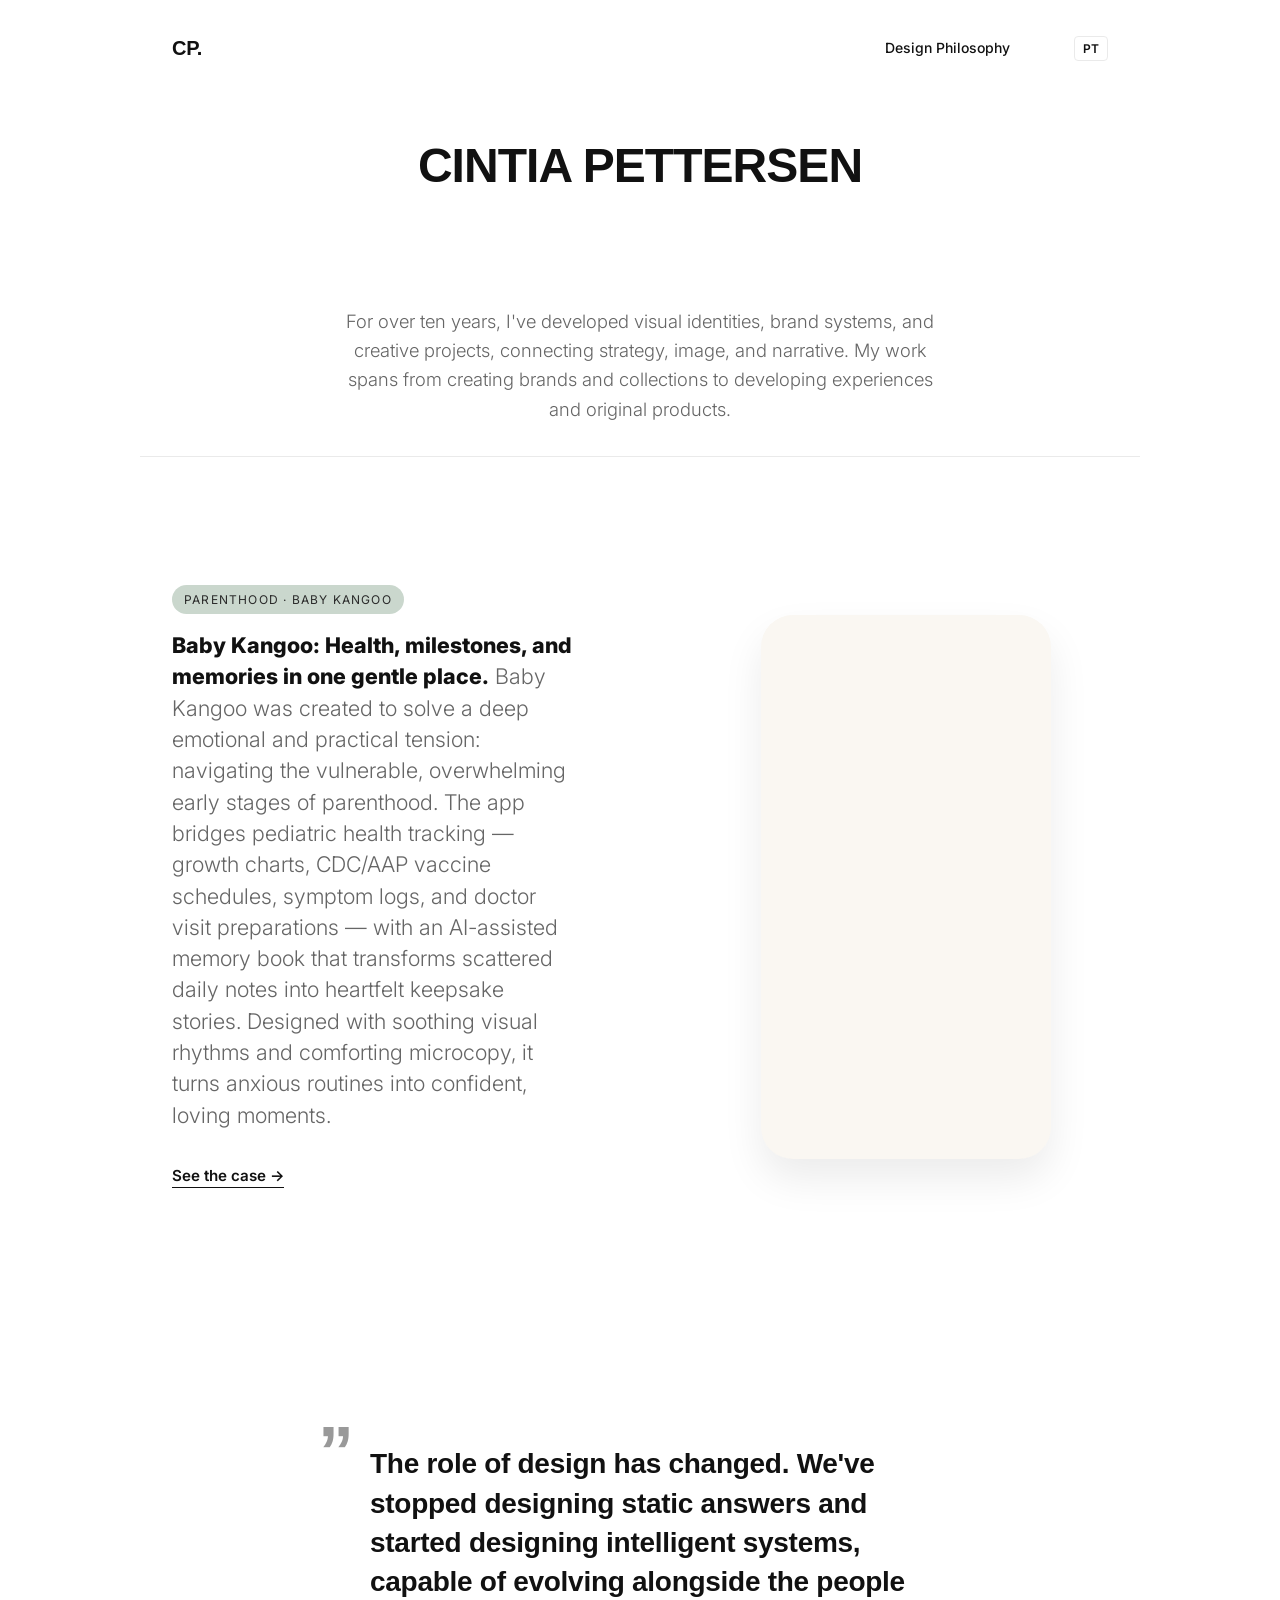
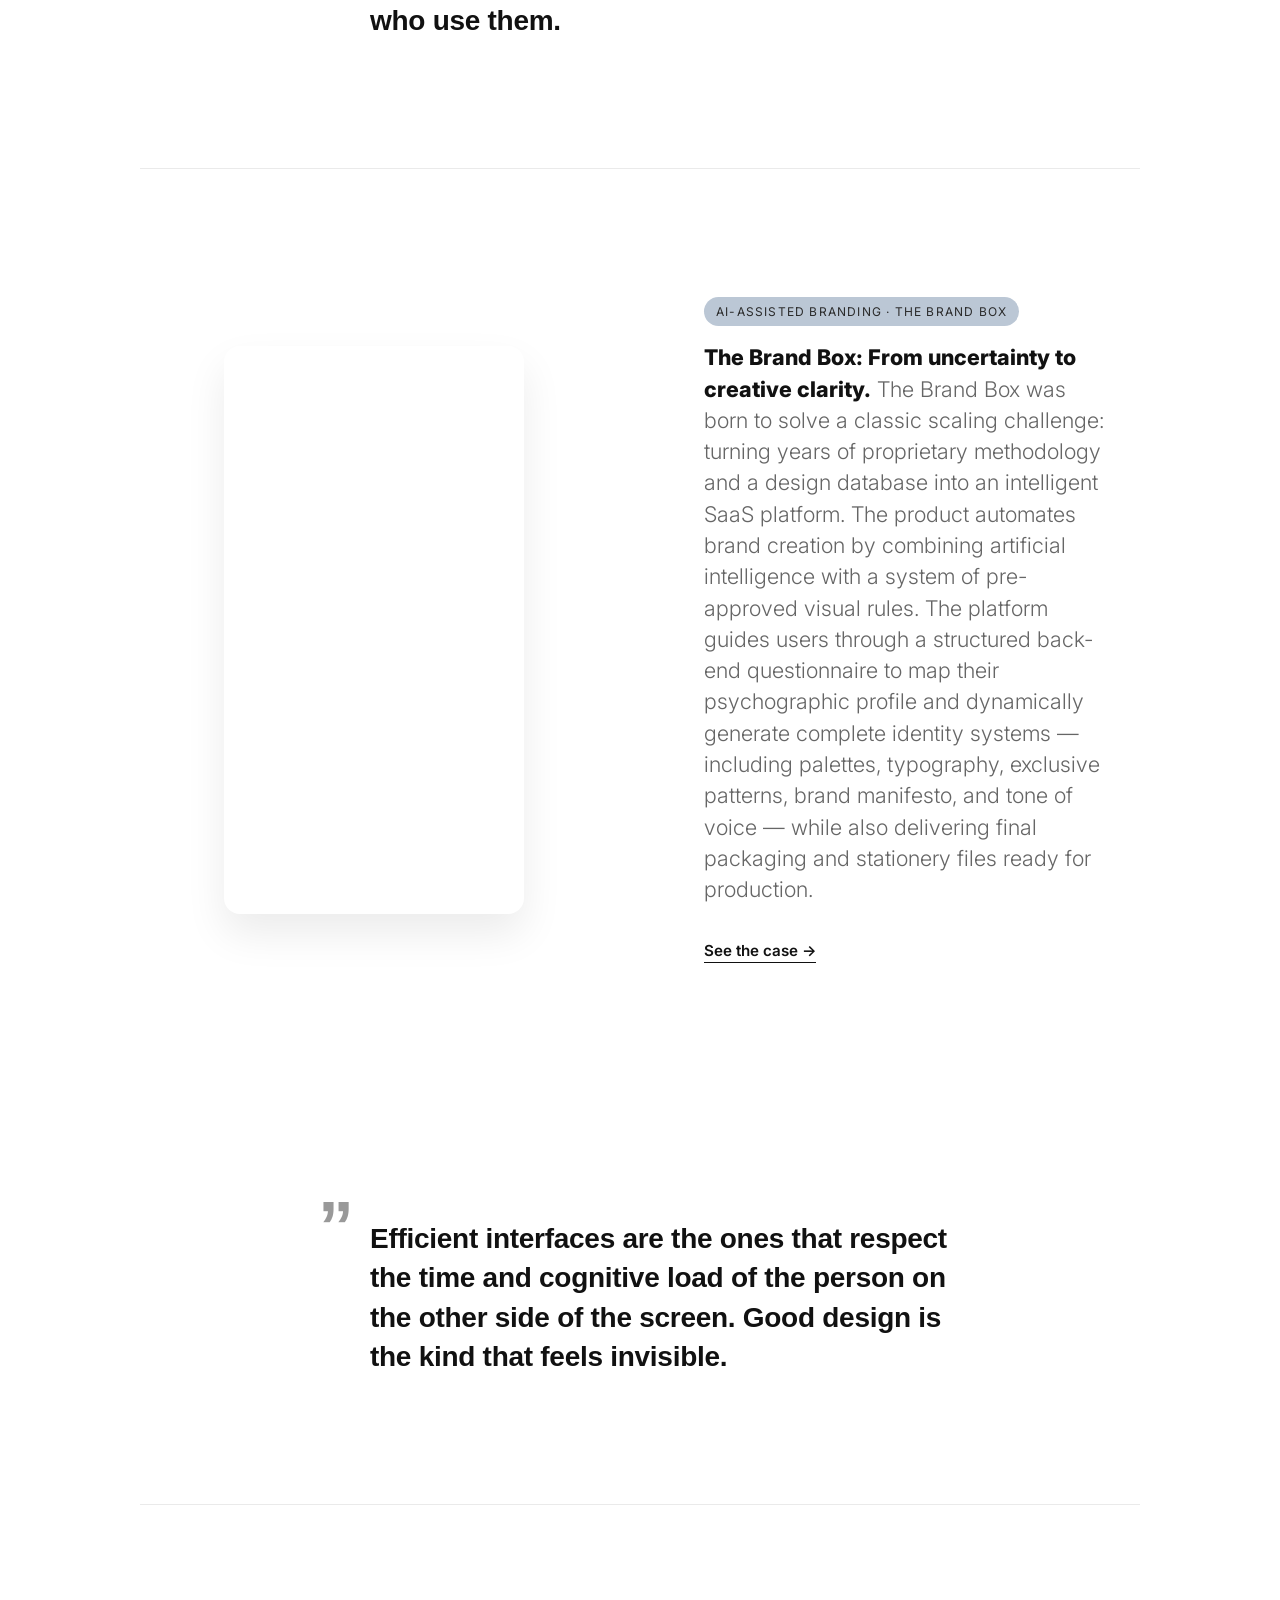
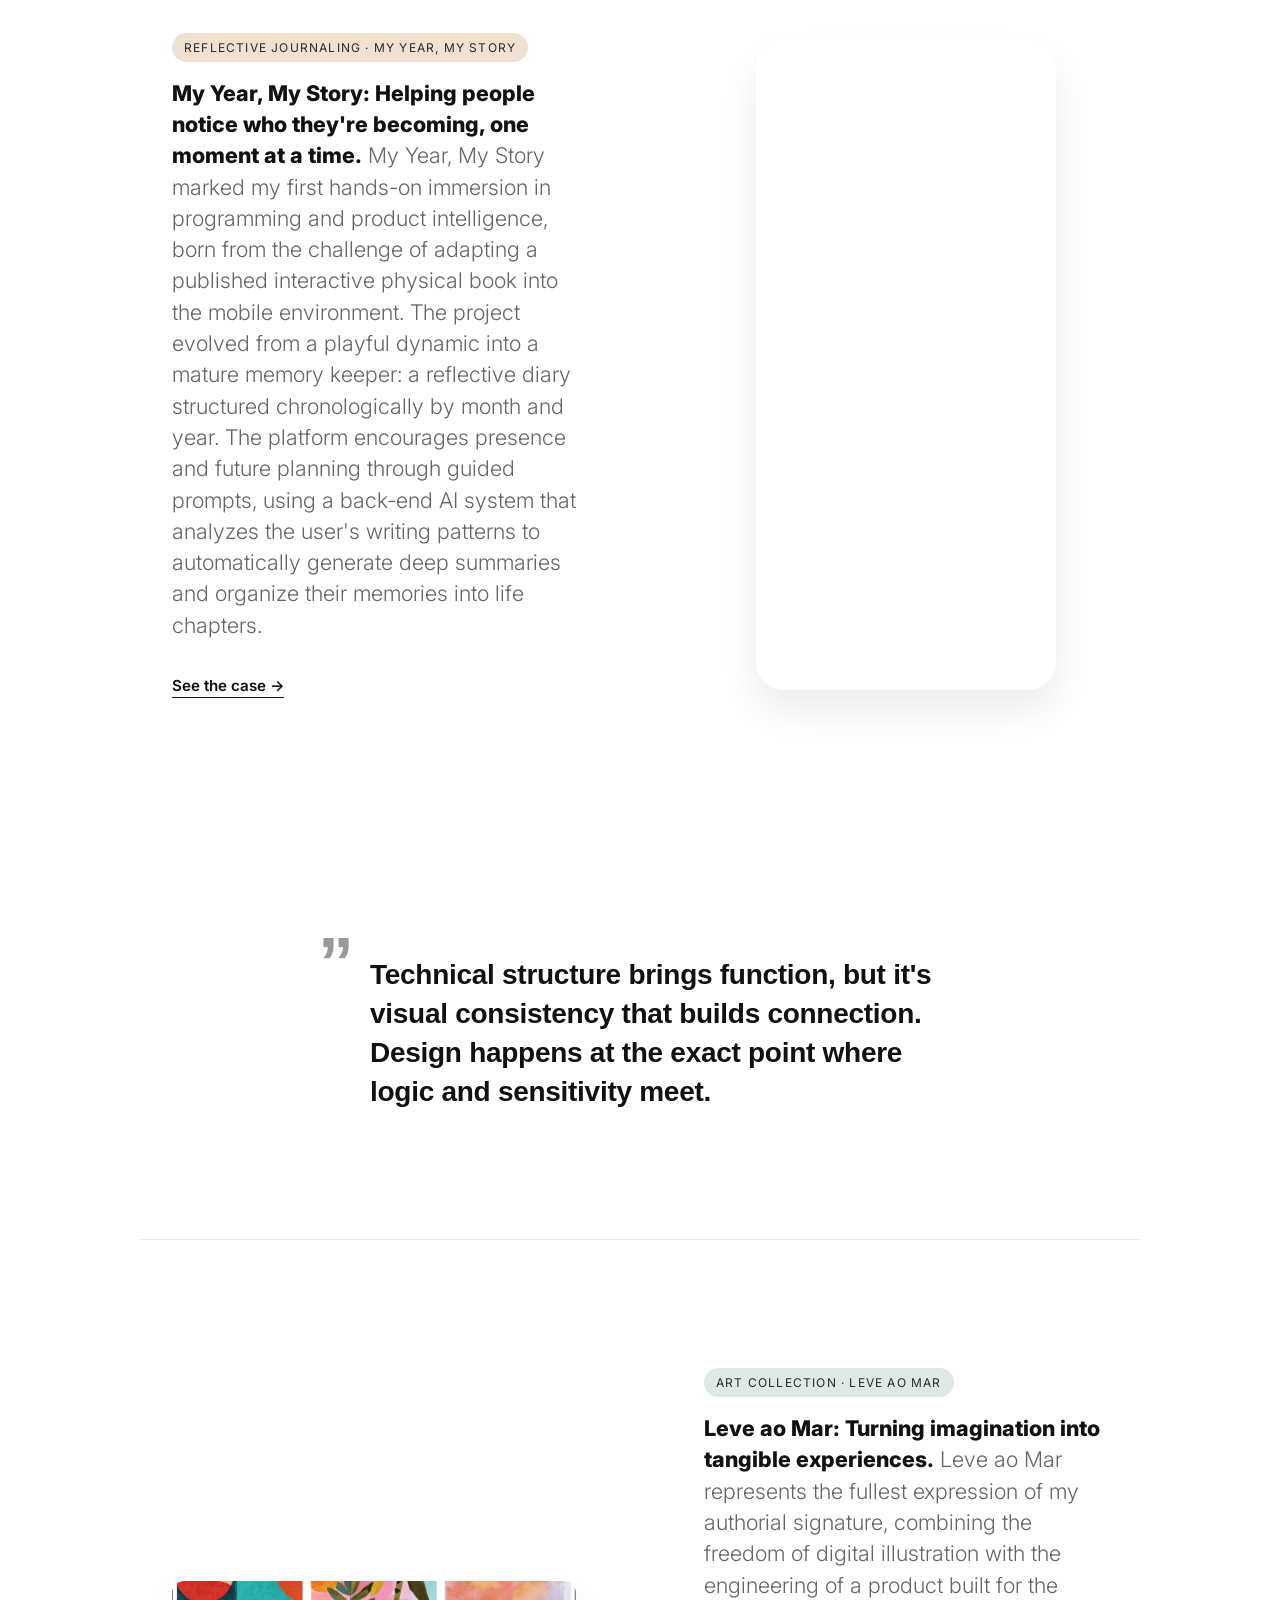
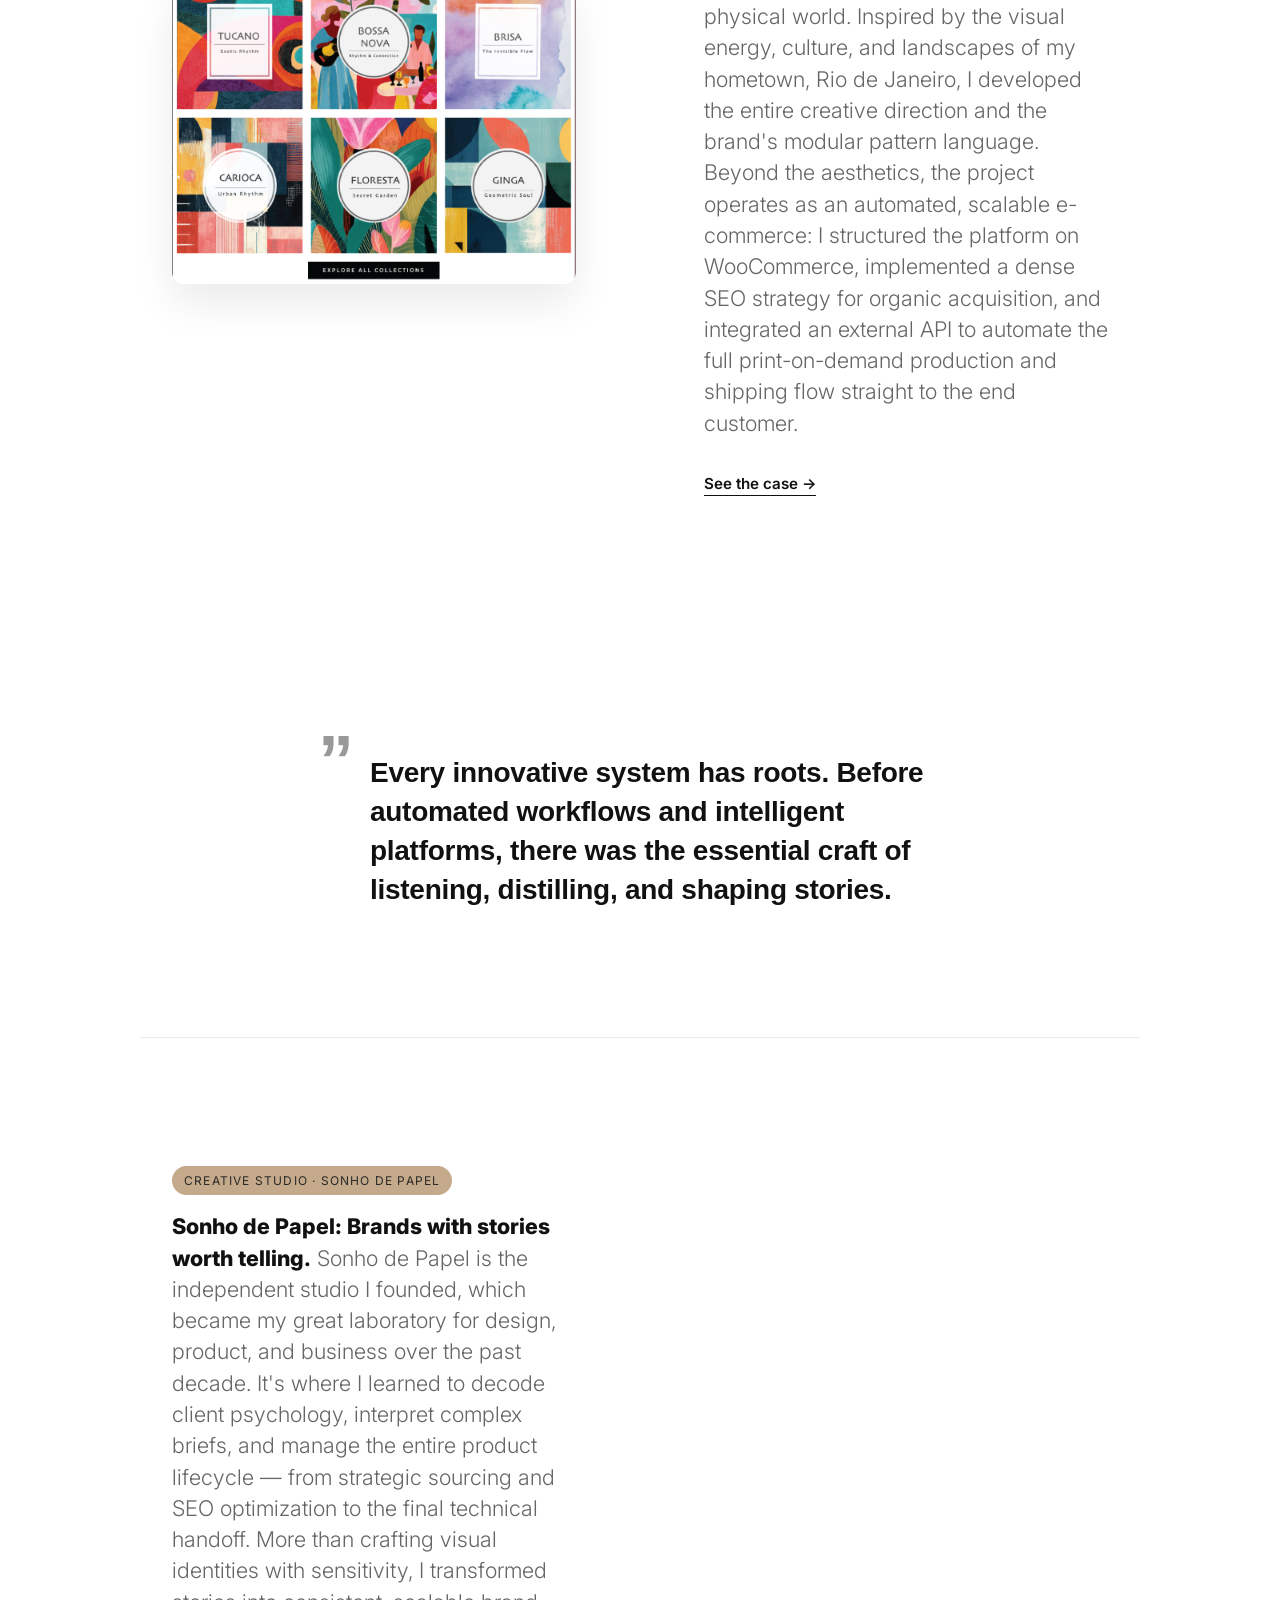
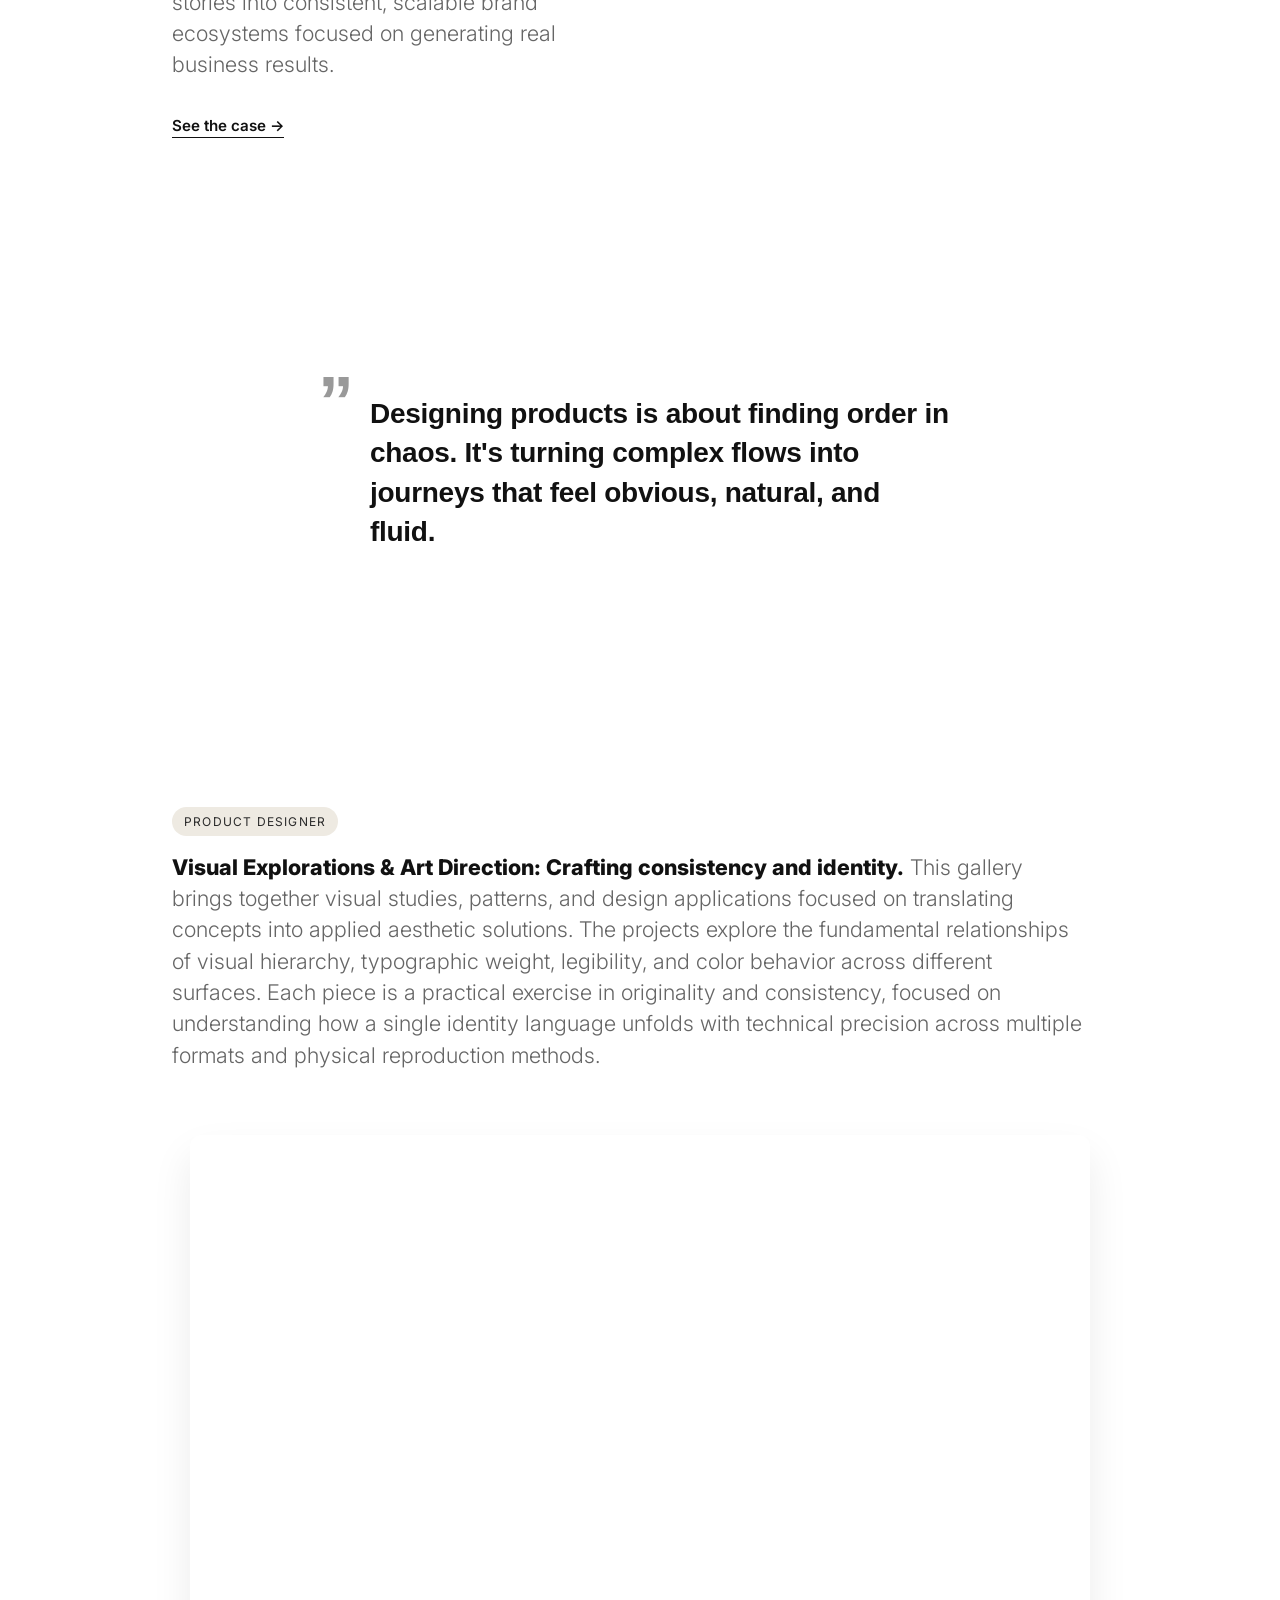
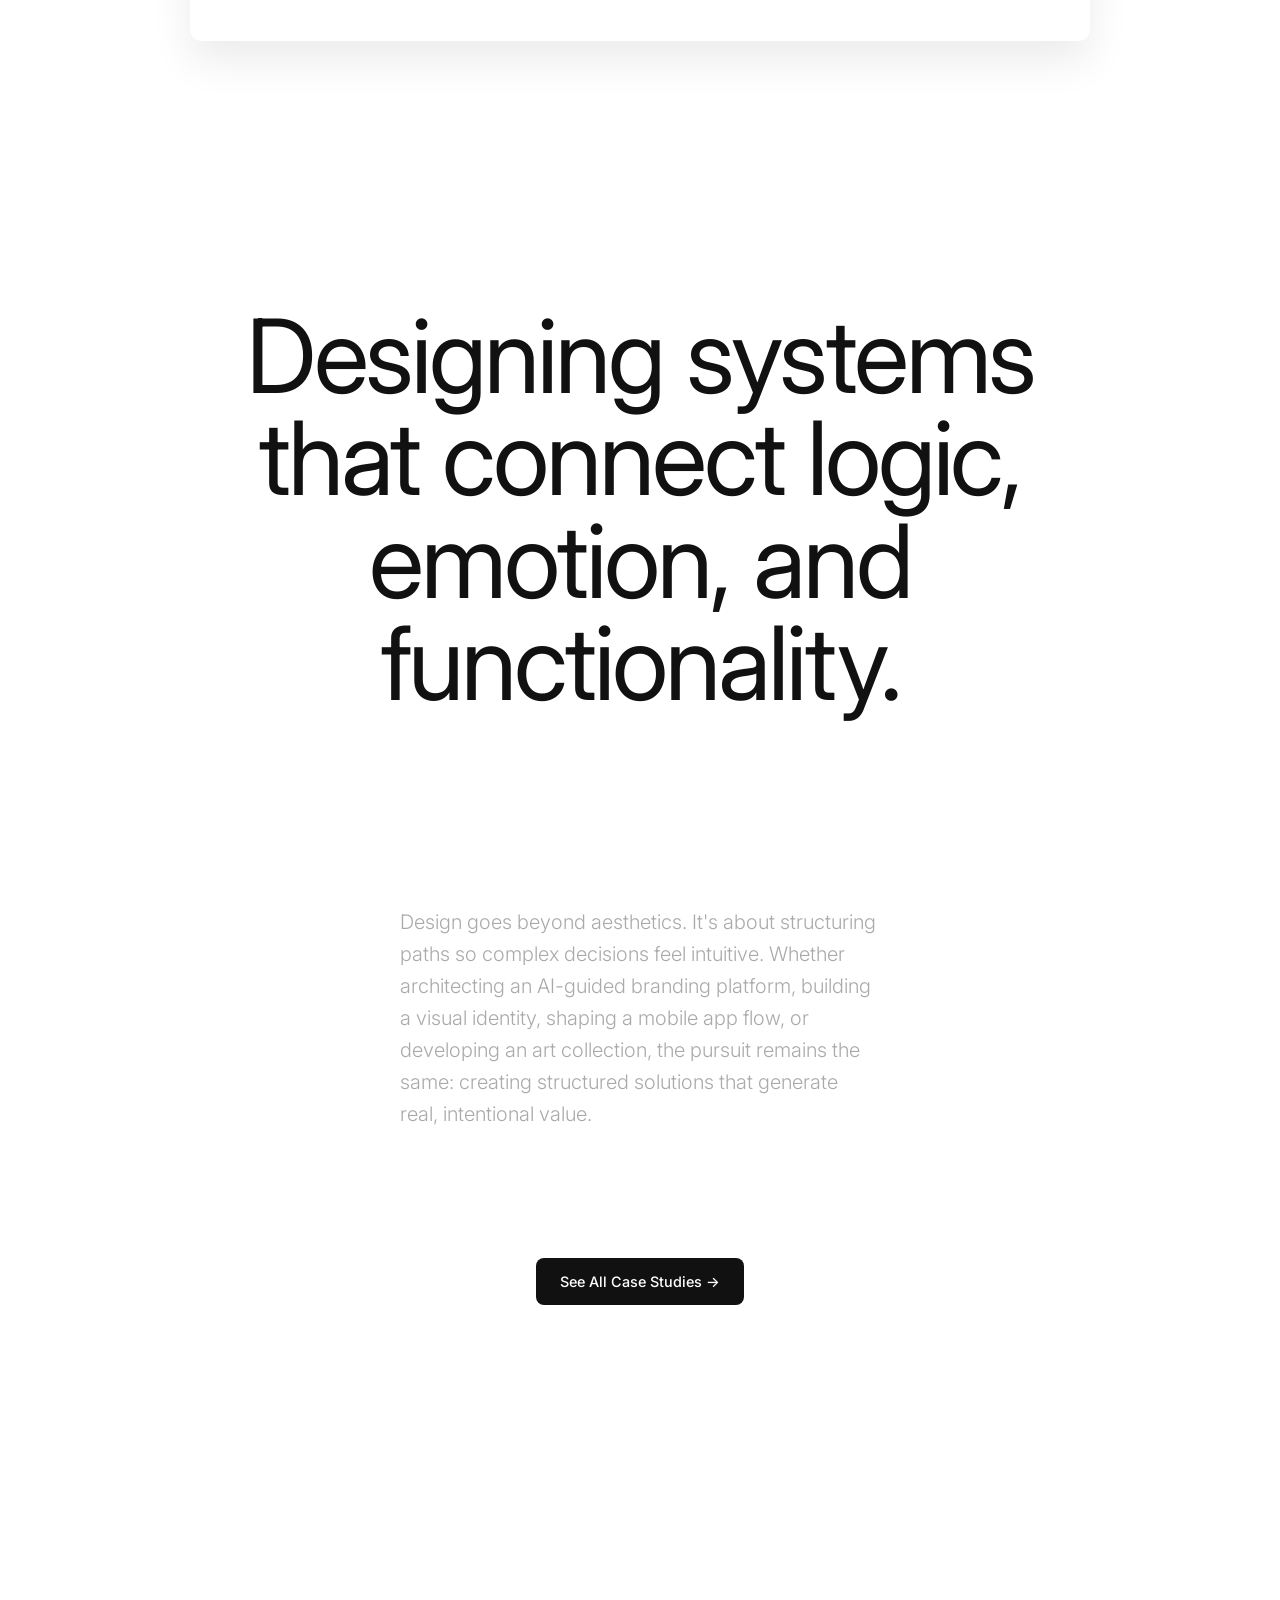
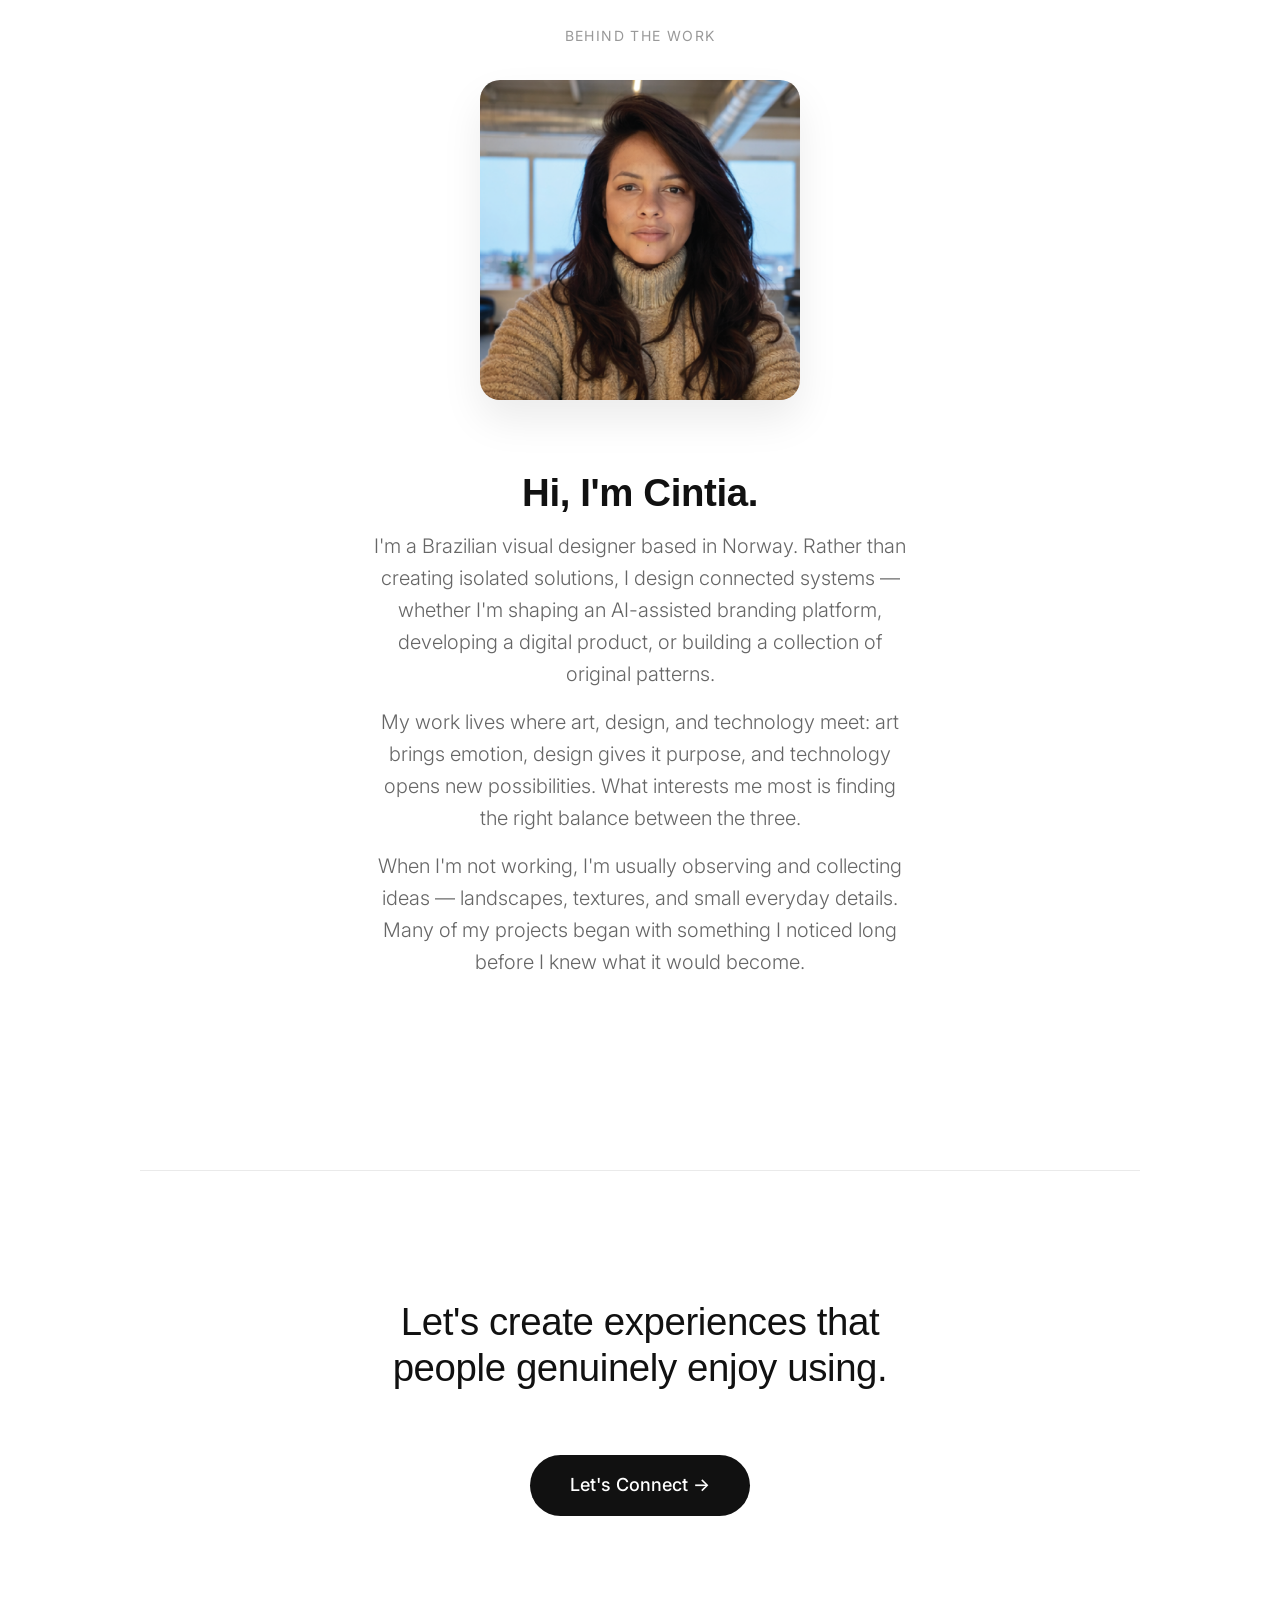
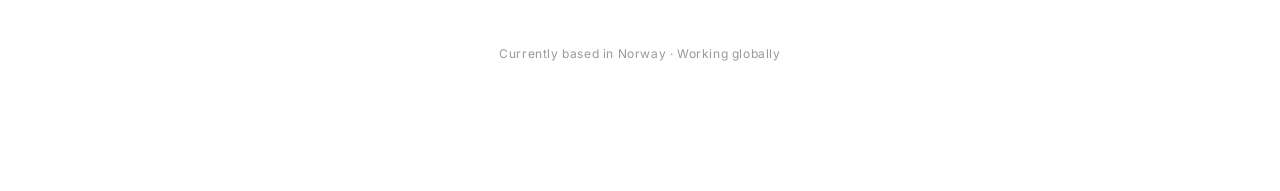
==== about.html @ 1fdae7a5 "fix: update navigation links to use root URL instead of index.html" ====
<!DOCTYPE html>
<html lang="en">
<head>
  <meta charset="UTF-8">
  <meta name="viewport" content="width=device-width, initial-scale=1.0">
  <title>Design Philosophy - Cintia Pettersen</title>
  <meta name="description" content="Cintia Pettersen — Principal Product Designer &amp; Founder. Designing brand systems, AI-assisted products, and human experiences across health and digital platforms.">
  <meta property="og:title" content="Design Philosophy &amp; Systems — Cintia Pettersen">
  <meta property="og:description" content="Principal Product Designer &amp; Founder building AI-assisted health and human memory systems. Open for strategic partnerships and founder dialogues.">
  <meta property="og:url" content="https://www.cintiapettersen.com/about.html">
  <meta property="og:type" content="website">
  <meta name="twitter:card" content="summary_large_image">
  <meta name="twitter:title" content="Design Philosophy &amp; Systems — Cintia Pettersen">
  <meta name="twitter:description" content="Principal Product Designer &amp; Founder building AI-assisted health and human memory systems.">
  <link rel="canonical" href="https://www.cintiapettersen.com/about.html">
  <link rel="icon" href="favicon.ico?v=3" sizes="any">
  <link rel="icon" type="image/svg+xml" href="assets/favicon.svg?v=3">
  <link rel="icon" type="image/png" sizes="32x32" href="assets/favicon-32.png?v=3">
  <link rel="icon" type="image/png" sizes="16x16" href="assets/favicon-16.png?v=3">
  <link rel="apple-touch-icon" href="assets/apple-touch-icon.png?v=3">
  <meta name="theme-color" content="#111111">
  <link rel="stylesheet" href="css/index.css">
  <style>
    /* Base Body Transitions */
    body {
      transition: background-color 0.8s ease, color 0.8s ease;
    }

    body.bg-gray {
      background-color: #F4F4F4;
    }

    body.bg-dark {
      background-color: #111111;
      color: #FFFFFF;
    }

    body.bg-dark .nav-logo,
    body.bg-dark .nav-links a {
      color: #FFFFFF;
    }

    /* Identity anchor at the top of the page */
    .mini-identity-name {
      font-family: var(--font-display);
      font-size: clamp(2rem, 5vw, 3rem);
      font-weight: 700;
      letter-spacing: -0.02em;
      text-transform: uppercase;
      margin-bottom: var(--space-4);
    }

    .mini-identity-role {
      display: inline-block;
      font-family: var(--font-body);
      font-size: 0.8rem;
      text-transform: uppercase;
      letter-spacing: 0.15em;
      color: #2A2A2A;
      font-weight: 600;
      padding: 0.6em 1.5em;
      border: 1px solid transparent;
      border-radius: 100px;
      background-color: var(--bg-secondary);
    }

    .role-flip {
      white-space: nowrap;
      max-width: 100%;
      transition: opacity 0.35s ease, transform 0.35s ease, background-color 0.35s ease;
    }

    .role-flip.flipping {
      opacity: 0;
      transform: translateY(4px);
    }

    .opening-bio {
      font-size: clamp(1rem, 1.5vw, 1.15rem);
      color: var(--text-secondary);
      font-weight: 300;
      max-width: 55ch;
      margin: var(--space-4) auto 0;
      line-height: 1.6;
    }

    /* Section label (small eyebrow, reused before the beliefs stack) */
    .section-label {
      font-size: 0.75rem;
      text-transform: uppercase;
      letter-spacing: 0.1em;
      color: var(--text-tertiary);
      margin-bottom: var(--space-4);
    }

    /* Core Spacing for Sections */
    .manifesto-section {
      min-height: 40vh;
      display: flex;
      flex-direction: column;
      justify-content: center;
      padding-top: var(--space-6);
      padding-bottom: var(--space-6);
    }

    /* Opening identity header */
    .opening-header {
      padding-top: var(--space-6);
      padding-bottom: var(--space-4);
      text-align: center;
    }

    /* Narrative card: the ONE standard style for connective text between cases */
    .narrative-card {
      max-width: 620px;
      margin: var(--space-6) auto;
      padding-left: 2.5rem;
      position: relative;
    }

    .narrative-card::before {
      content: '\201D';
      font-family: var(--font-display);
      font-weight: 700;
      font-size: 4.5rem;
      line-height: 1;
      color: var(--text-tertiary);
      position: absolute;
      left: -0.75rem;
      top: -1.75rem;
    }

    .narrative-card p {
      font-family: var(--font-display);
      font-size: clamp(1.25rem, 2.5vw, 1.75rem);
      font-weight: 700;
      line-height: 1.4;
      letter-spacing: -0.01em;
      color: var(--text-primary);
      max-width: none;
    }

    .narrative-card p + p {
      margin-top: var(--space-3);
    }

    /* Act V: The Finale */
    .finale-section {
      min-height: 70vh;
      display: flex;
      flex-direction: column;
      justify-content: center;
      align-items: center;
      text-align: center;
      padding-top: var(--space-6);
      padding-bottom: var(--space-6);
    }

    .giant-text {
      font-size: clamp(3rem, 8vw, 7rem);
      line-height: 1;
      letter-spacing: -0.03em;
      font-weight: 400;
      max-width: 15ch;
      margin-bottom: var(--space-7);
    }

    /* Proof of Work Links */
    .proof-links {
      display: flex;
      flex-direction: column;
      gap: var(--space-4);
      width: 100%;
      max-width: 600px;
      margin: 0 auto;
      text-align: left;
    }

    .proof-link {
      display: flex;
      justify-content: space-between;
      align-items: center;
      padding: var(--space-4) 0;
      border-bottom: 1px solid rgba(255,255,255,0.1);
      color: #FFFFFF;
      text-decoration: none;
      font-size: 1.25rem;
      transition: color var(--transition-fast), padding-left var(--transition-fast);
    }

    .proof-link:hover {
      color: var(--text-tertiary);
      padding-left: 10px;
    }

    .proof-tag {
      font-size: 0.75rem;
      text-transform: uppercase;
      letter-spacing: 0.1em;
      color: #888888;
    }

    /* Work blocks: text + image pairs, each tied to a case */
    .work-block {
      display: grid;
      grid-template-columns: 1fr 1fr;
      gap: var(--space-6);
      align-items: center;
      /* Vertical só: o atalho zerava o padding lateral do .container */
      padding-top: var(--space-6);
      padding-bottom: var(--space-6);
      border-top: 1px solid var(--border-color);
    }

    .work-tag {
      display: inline-block;
      font-size: 0.75rem;
      text-transform: uppercase;
      letter-spacing: 0.1em;
      color: #2A2A2A;
      background-color: var(--bg-secondary);
      padding: 0.4em 1em;
      border-radius: 100px;
      margin-bottom: var(--space-3);
    }

    .work-text {
      font-size: clamp(1rem, 1.8vw, 1.35rem);
      font-weight: 300;
      line-height: 1.45;
      color: var(--text-secondary);
      margin-bottom: var(--space-4);
    }

    .work-text strong {
      font-weight: 800;
      color: var(--text-primary);
    }

    .work-link {
      font-size: 0.95rem;
      font-weight: 600;
      color: var(--text-primary);
      text-decoration: none;
      border-bottom: 1px solid var(--text-primary);
      padding-bottom: 2px;
    }

    .work-img {
      width: 100%;
      border-radius: 12px;
      box-shadow: 0 20px 40px rgba(0,0,0,0.08);
      object-fit: cover;
      aspect-ratio: 4 / 3;
    }

    /* Alterna o lado da mídia: vale tanto pra .work-img direto quanto pra wrapper */
    .work-block.reverse > *:last-child { order: -1; }

    /* Product Designer gallery */
    .gallery-grid {
      display: grid;
      grid-template-columns: repeat(5, 1fr);
      gap: var(--space-3);
      margin-top: var(--space-5);
    }

    .gallery-grid img {
      width: 100%;
      height: 100%;
      object-fit: cover;
      border-radius: 8px;
      aspect-ratio: 1 / 1;
      box-shadow: 0 10px 30px rgba(0,0,0,0.06);
    }

    @media (max-width: 768px) {
      .work-block {
        grid-template-columns: 1fr;
        gap: var(--space-4);
      }
      .work-block.reverse > *:last-child { order: 0; }
      .gallery-grid {
        grid-template-columns: repeat(3, 1fr);
      }
      /* Badge não cabe numa linha só em tela estreita: deixa quebrar */
      .role-flip {
        white-space: normal;
        font-size: 0.7rem;
        padding: 0.6em 1.2em;
      }
      /* Frase gigante do final: evita palavra longa estourar a largura */
      .giant-text {
        font-size: clamp(2rem, 9vw, 4rem);
        max-width: 100%;
      }
      /* Aspas decorativas não podem empurrar pra fora */
      .narrative-card {
        padding-left: 1.5rem;
      }
      .narrative-card::before {
        left: -0.25rem;
        font-size: 3rem;
        top: -1.25rem;
      }
    }

    /* Profile Section */
    .profile-section {
      max-width: 600px;
      margin: var(--space-7) auto var(--space-7);
      padding: 0 var(--space-4);
      text-align: center;
      position: relative;
      z-index: 20;
      background-color: var(--bg-color);
    }

    .profile-img-container {
      margin-bottom: var(--space-5);
    }

    .profile-img {
      width: 100%;
      max-width: 320px;
      height: auto;
      border-radius: 20px;
      box-shadow: 0 20px 40px rgba(0,0,0,0.08);
      display: inline-block;
    }

    .profile-h3 {
      font-size: clamp(1.75rem, 3vw, 2.5rem);
      font-family: var(--font-display);
      font-weight: 600;
      letter-spacing: -0.01em;
      margin-bottom: var(--space-3);
    }

    .profile-text {
      font-size: clamp(1.125rem, 2vw, 1.25rem);
      line-height: 1.6;
      color: var(--text-secondary);
      font-weight: 300;
    }

    /* Footer Connect */
    .footer-link-area {
      text-align: center;
      padding-top: var(--space-6);
      padding-bottom: var(--space-6);
      border-top: 1px solid var(--border-color);
      margin-top: var(--space-5);
      position: relative;
      z-index: 20;
      background-color: var(--bg-color);
    }

    /* Mobile Adjustments */
    @media (max-width: 768px) {
      .manifesto-section {
        min-height: auto;
        padding-top: var(--space-4);
        padding-bottom: var(--space-4);
      }
      .system-grid {
        grid-template-columns: 1fr;
        gap: var(--space-6);
      }
      .system-col {
        border-left: none;
        border-top: 1px solid var(--border-color);
        padding-left: 0;
        padding-top: var(--space-3);
      }
    }
  </style>
</head>
<body>

  <nav class="navbar">
    <div class="container nav-container">
      <a href="/" class="nav-logo">CP.</a>
      <ul class="nav-links">
        <li>
          <a href="about.html" class="active" data-lang="en">Design Philosophy</a>
          <a href="about.html" class="active" data-lang="pt">Filosofia de Design</a>
        </li>
        <li><button id="lang-toggle" class="lang-toggle-btn">PT</button></li>
      </ul>
    </div>
  </nav>

  <main>
    <!-- Opening identity -->
    <section class="container opening-header">
      <div class="reveal">
        <div class="mini-identity-name">Cintia Pettersen</div>
        <span class="mini-identity-role role-flip" data-lang="en">Product &bull; UX &bull; Brand Systems</span>
        <span class="mini-identity-role role-flip" data-lang="pt">Produto &bull; UX &bull; Sistemas de Marca</span>
        <p class="opening-bio" data-lang="en">For over ten years, I've developed visual identities, brand systems, and creative projects, connecting strategy, image, and narrative. My work spans from creating brands and collections to developing experiences and original products.</p>
        <p class="opening-bio" data-lang="pt">Há mais de dez anos, desenvolvo identidades visuais, sistemas de marca e projetos criativos, conectando estratégia, imagem e narrativa. Meu trabalho vai da criação de marcas e coleções ao desenvolvimento de experiências e produtos autorais.</p>
      </div>
    </section>

    <!-- Baby Kangoo: Care & Childhood -->
    <section class="container work-block">
      <div>
        <div class="work-tag" style="background-color: #CAD7CD;" data-lang="en">Parenthood &middot; Baby Kangoo</div>
        <div class="work-tag" style="background-color: #CAD7CD;" data-lang="pt">Parentalidade &middot; Baby Kangoo</div>
        <p class="work-text" data-lang="en"><strong>Baby Kangoo: Health, milestones, and memories in one gentle place.</strong> Baby Kangoo was created to solve a deep emotional and practical tension: navigating the vulnerable, overwhelming early stages of parenthood. The app bridges pediatric health tracking — growth charts, CDC/AAP vaccine schedules, symptom logs, and doctor visit preparations — with an AI-assisted memory book that transforms scattered daily notes into heartfelt keepsake stories. Designed with soothing visual rhythms and comforting microcopy, it turns anxious routines into confident, loving moments.</p>
        <p class="work-text" data-lang="pt"><strong>Baby Kangoo: Saúde, marcos e memórias em um lugar acolhedor.</strong> O Baby Kangoo nasceu para resolver uma tensão prática e emocional profunda: navegar pelos primeiros anos da parentalidade sem sobrecarga. O produto conecta o rigor do acompanhamento de saúde pediátrica — curvas de crescimento, calendário oficial de vacinas, sintomas e preparação para consultas — a um livro de memórias assistido por Inteligência Artificial que transforma anotações diárias em histórias afetivas inesquecíveis. Desenhado com ritmo visual sereno e linguagem afetuosa, ele transforma rotinas apreensivas em momentos de segurança e carinho.</p>
        <a href="cases-babykangoo.html" class="work-link" data-lang="en">See the case →</a>
        <a href="cases-babykangoo.html" class="work-link" data-lang="pt">Ver o case →</a>
      </div>
      <div style="max-width: 290px; margin: 0 auto; border-radius: 32px; overflow: hidden; box-shadow: 0 20px 40px rgba(0,0,0,0.08); background-color: #FAF7F2;">
        <video src="assets/images/baby kangoo/video baby kangoo winner.mp4" style="width: 100%; display: block; aspect-ratio: 1080/2028; object-fit: cover; transform: scale(1.15); transform-origin: center 36%;" autoplay loop muted playsinline></video>
      </div>
    </section>

    <!-- Narrative: systems -->
    <section class="container">
      <div class="narrative-card reveal">
        <p data-lang="en">The role of design has changed. We've stopped designing static answers and started designing intelligent systems, capable of evolving alongside the people who use them.</p>
        <p data-lang="pt">O papel do design mudou. Deixamos de projetar respostas estáticas para começar a desenhar sistemas inteligentes, capazes de evoluir junto com as pessoas que os utilizam.</p>
      </div>
    </section>

    <!-- The Brand Box -->
    <section class="container work-block reverse">
      <div>
        <div class="work-tag" style="background-color: #BBC7D5;" data-lang="en">AI-Assisted Branding &middot; The Brand Box</div>
        <div class="work-tag" style="background-color: #BBC7D5;" data-lang="pt">Branding Assistido por IA &middot; The Brand Box</div>
        <p class="work-text" data-lang="en"><strong>The Brand Box: From uncertainty to creative clarity.</strong> The Brand Box was born to solve a classic scaling challenge: turning years of proprietary methodology and a design database into an intelligent SaaS platform. The product automates brand creation by combining artificial intelligence with a system of pre-approved visual rules. The platform guides users through a structured back-end questionnaire to map their psychographic profile and dynamically generate complete identity systems — including palettes, typography, exclusive patterns, brand manifesto, and tone of voice — while also delivering final packaging and stationery files ready for production.</p>
        <p class="work-text" data-lang="pt"><strong>The Brand Box: From uncertainty to creative clarity.</strong> O The Brand Box nasceu para resolver um desafio clássico de escala: transformar anos de metodologia proprietária e um banco de dados de design em uma plataforma SaaS inteligente. O produto automatiza a criação de marcas unindo Inteligência Artificial a um sistema de regras visuais pré-aprovadas. A plataforma guia o usuário por um fluxo de perguntas estruturado no back-end para mapear seu perfil psicográfico e gerar, dinamicamente, sistemas de identidade completos — incluindo paletas, tipografia, estampas exclusivas, manifesto de marca e tom de voz —, além de entregar os arquivos finais de embalagem e papelaria prontos para a produção.</p>
        <a href="cases-brandbox.html" class="work-link" data-lang="en">See the case →</a>
        <a href="cases-brandbox.html" class="work-link" data-lang="pt">Ver o case →</a>
      </div>
      <div style="max-width: 340px; margin: 0 auto; border-radius: 16px; overflow: hidden; box-shadow: 0 20px 40px rgba(0,0,0,0.08);">
        <video src="assets/images/the brand box/baby-boom-gERAL.mov" style="width: 100%; display: block; aspect-ratio: 1080/2044;" autoplay loop muted playsinline></video>
      </div>
    </section>

    <!-- Narrative: bridge to My Year, My Story -->
    <section class="container">
      <div class="narrative-card reveal">
        <p data-lang="en">Efficient interfaces are the ones that respect the time and cognitive load of the person on the other side of the screen. Good design is the kind that feels invisible.</p>
        <p data-lang="pt">Interfaces eficientes são aquelas que respeitam o tempo e a carga cognitiva de quem está do outro lado da tela. Bom design é aquele que parece invisível.</p>
      </div>
    </section>

    <!-- My Year, My Story -->
    <section class="container work-block">
      <div>
        <div class="work-tag" style="background-color: #F2E0D1;" data-lang="en">Reflective Journaling &middot; My Year, My Story</div>
        <div class="work-tag" style="background-color: #F2E0D1;" data-lang="pt">Diário Reflexivo &middot; My Year, My Story</div>
        <p class="work-text" data-lang="en"><strong>My Year, My Story: Helping people notice who they're becoming, one moment at a time.</strong> My Year, My Story marked my first hands-on immersion in programming and product intelligence, born from the challenge of adapting a published interactive physical book into the mobile environment. The project evolved from a playful dynamic into a mature memory keeper: a reflective diary structured chronologically by month and year. The platform encourages presence and future planning through guided prompts, using a back-end AI system that analyzes the user's writing patterns to automatically generate deep summaries and organize their memories into life chapters.</p>
        <p class="work-text" data-lang="pt"><strong>My Year, My Story: Helping people notice who they're becoming, one moment at a time.</strong> O My Year, My Story marcou minha primeira imersão prática em programação e inteligência de produto, nascendo do desafio de transpor um livro interativo físico publicado para o ambiente mobile. O projeto evoluiu de uma dinâmica lúdica para um guardião de memórias maduro: um diário reflexivo estruturado de forma cronológica por meses e anos. A plataforma incentiva o exercício de presença e o planejamento do futuro por meio de perguntas direcionadas, utilizando um sistema de Inteligência Artificial no back-end que analisa os padrões de escrita do usuário para gerar automaticamente resumos profundos e organizar suas memórias em capítulos de vida.</p>
        <a href="cases-myyear.html" class="work-link" data-lang="en">See the case →</a>
        <a href="cases-myyear.html" class="work-link" data-lang="pt">Ver o case →</a>
      </div>
      <div style="max-width: 300px; margin: 0 auto; border-radius: 28px; overflow: hidden; box-shadow: 0 20px 40px rgba(0,0,0,0.08);">
        <video src="assets/images/Myms/myms-app-walkthrough.mp4" style="width: 100%; display: block; aspect-ratio: 1080/2338; object-fit: cover;" autoplay loop muted playsinline></video>
      </div>
    </section>

    <!-- Narrative: bridge to Leve ao Mar -->
    <section class="container">
      <div class="narrative-card reveal">
        <p data-lang="en">Technical structure brings function, but it's visual consistency that builds connection. Design happens at the exact point where logic and sensitivity meet.</p>
        <p data-lang="pt">A estrutura técnica traz a função, mas é a consistência visual que constrói a conexão. O design acontece no ponto exato onde a lógica e a sensibilidade se encontram.</p>
      </div>
    </section>

    <!-- Leve ao Mar -->
    <section class="container work-block reverse">
      <div>
        <div class="work-tag" style="background-color: #DEE9E5;" data-lang="en">Art Collection &middot; Leve ao Mar</div>
        <div class="work-tag" style="background-color: #DEE9E5;" data-lang="pt">Coleção de Arte &middot; Leve ao Mar</div>
        <p class="work-text" data-lang="en"><strong>Leve ao Mar: Turning imagination into tangible experiences.</strong> Leve ao Mar represents the fullest expression of my authorial signature, combining the freedom of digital illustration with the engineering of a product built for the physical world. Inspired by the visual energy, culture, and landscapes of my hometown, Rio de Janeiro, I developed the entire creative direction and the brand's modular pattern language. Beyond the aesthetics, the project operates as an automated, scalable e-commerce: I structured the platform on WooCommerce, implemented a dense SEO strategy for organic acquisition, and integrated an external API to automate the full print-on-demand production and shipping flow straight to the end customer.</p>
        <p class="work-text" data-lang="pt"><strong>Leve ao Mar: Turning imagination into tangible experiences.</strong> O Leve ao Mar representa a expressão máxima da minha assinatura autoral, unindo a liberdade da ilustração digital à engenharia de um produto focado no mundo físico. Inspirada pela energia visual, cultura e paisagens da minha cidade natal, o Rio de Janeiro, desenvolvi toda a direção criativa e a linguagem de padrões modulares da marca. Para além da estética, o projeto opera como um e-commerce automatizado e escalável: estruturei a plataforma em WooCommerce, implementei uma estratégia densa de SEO para aquisição orgânica e integrei uma API externa para automatizar o fluxo completo de produção e envio sob demanda (print-on-demand) direto para o cliente final.</p>
        <a href="cases-leve.html" class="work-link" data-lang="en">See the case →</a>
        <a href="cases-leve.html" class="work-link" data-lang="pt">Ver o case →</a>
      </div>
      <img src="assets/images/leve ao mar.png" alt="Leve ao Mar" class="work-img">
    </section>

    <!-- Narrative: bridge to Sonho de Papel -->
    <section class="container">
      <div class="narrative-card reveal">
        <p data-lang="en">Every innovative system has roots. Before automated workflows and intelligent platforms, there was the essential craft of listening, distilling, and shaping stories.</p>
        <p data-lang="pt">Todo sistema inovador tem raízes. Antes dos fluxos automatizados e plataformas inteligentes, existia o ofício essencial de escutar, destilar e dar forma a histórias.</p>
      </div>
    </section>

    <!-- Sonho de Papel: the foundation -->
    <section class="container work-block">
      <div>
        <div class="work-tag" style="background-color: #C4A98A;" data-lang="en">Creative Studio &middot; Sonho de Papel</div>
        <div class="work-tag" style="background-color: #C4A98A;" data-lang="pt">Estúdio Criativo &middot; Sonho de Papel</div>
        <p class="work-text" data-lang="en"><strong>Sonho de Papel: Brands with stories worth telling.</strong> Sonho de Papel is the independent studio I founded, which became my great laboratory for design, product, and business over the past decade. It's where I learned to decode client psychology, interpret complex briefs, and manage the entire product lifecycle — from strategic sourcing and SEO optimization to the final technical handoff. More than crafting visual identities with sensitivity, I transformed stories into consistent, scalable brand ecosystems focused on generating real business results.</p>
        <p class="work-text" data-lang="pt"><strong>Sonho de Papel: Brands with stories worth telling.</strong> A Sonho de Papel é o estúdio independente que fundei e que se tornou meu grande laboratório de design, produto e negócios ao longo da última década. Foi aqui que aprendi a decodificar a psicologia dos clientes, interpretar briefings complexos e gerenciar todo o ciclo de vida do produto — desde a captação estratégica e otimização de SEO até o handoff técnico final. Mais do que criar identidades visuais com sensibilidade, transformei histórias em ecossistemas de marca consistentes, escaláveis e focados em gerar resultados de negócios reais.</p>
        <a href="cases-sonhopapel.html" class="work-link" data-lang="en">See the case →</a>
        <a href="cases-sonhopapel.html" class="work-link" data-lang="pt">Ver o case →</a>
      </div>
      <div style="max-width: 340px; margin: 0 auto;">
        <video src="assets/images/sonho de papel/sonho-de-papel-cover-gif.mp4" style="width: 100%; display: block; aspect-ratio: 320/494; mix-blend-mode: multiply;" autoplay loop muted playsinline></video>
      </div>
    </section>

    <!-- Narrative: bridge to Product Designer -->
    <section class="container">
      <div class="narrative-card reveal">
        <p data-lang="en">Designing products is about finding order in chaos. It's turning complex flows into journeys that feel obvious, natural, and fluid.</p>
        <p data-lang="pt">Projetar produtos é encontrar ordem no caos. É transformar fluxos complexos em jornadas que parecem óbvias, naturais e fluidas.</p>
      </div>
    </section>

    <!-- Product Designer gallery -->
    <section class="container" id="act-work" style="padding-top: var(--space-6); padding-bottom: var(--space-6); background-color: var(--bg-color); position: relative; z-index: 5;">
      <div class="work-tag" style="background-color: #EEEAE2;" data-lang="en">Product Designer</div>
      <div class="work-tag" style="background-color: #EEEAE2;" data-lang="pt">Product Designer</div>
      <p class="work-text" style="max-width: 70ch;" data-lang="en"><strong>Visual Explorations &amp; Art Direction: Crafting consistency and identity.</strong> This gallery brings together visual studies, patterns, and design applications focused on translating concepts into applied aesthetic solutions. The projects explore the fundamental relationships of visual hierarchy, typographic weight, legibility, and color behavior across different surfaces. Each piece is a practical exercise in originality and consistency, focused on understanding how a single identity language unfolds with technical precision across multiple formats and physical reproduction methods.</p>
      <p class="work-text" style="max-width: 70ch;" data-lang="pt"><strong>Visual Explorations &amp; Art Direction: Crafting consistency and identity.</strong> Esta galeria reúne estudos visuais, estampas e aplicações de design voltados para a tradução de conceitos em soluções estéticas aplicadas. Os projetos exploram as relações fundamentais de hierarquia visual, peso tipográfico, legibilidade e comportamento das cores em diferentes superfícies. Cada peça é um exercício prático de originalidade e consistência, focado em entender como uma mesma linguagem de identidade se desdobra com precisão técnica em múltiplos formatos e métodos de reprodução física.</p>
      <div style="max-width: 900px; margin: var(--space-5) auto 0;">
        <video src="assets/images/produtos/Merchandise_products_presented_o…_202607291722.mp4" class="work-img" style="aspect-ratio: 16/9;" autoplay loop muted playsinline></video>
      </div>
    </section>

    <!-- ACT V: The Finale -->
    <section class="manifesto-section finale-section" id="act-5" data-bg="bg-dark">
      <div class="container reveal">
        <div class="giant-text" data-lang="en">Designing systems that connect logic, emotion, and functionality.</div>
        <div class="giant-text" data-lang="pt">Projetando sistemas que conectam lógica, emoção e funcionalidade.</div>
      </div>

      <div class="container reveal delay-1">
        <div style="font-size: 1.25rem; font-weight: 300; max-width: 40ch; margin: 0 auto var(--space-6) auto; color: #AAAAAA; text-align: left;" data-lang="en">
          Design goes beyond aesthetics. It's about structuring paths so complex decisions feel intuitive. Whether architecting an AI-guided branding platform, building a visual identity, shaping a mobile app flow, or developing an art collection, the pursuit remains the same: creating structured solutions that generate real, intentional value.
        </div>
        <div style="font-size: 1.25rem; font-weight: 300; max-width: 40ch; margin: 0 auto var(--space-6) auto; color: #AAAAAA; text-align: left;" data-lang="pt">
          O design vai além da estética. Trata-se de estruturar caminhos para que decisões complexas pareçam intuitivas. Seja na arquitetura de uma plataforma de branding guiada por IA, na construção de uma identidade visual, no fluxo de um aplicativo mobile ou no desenvolvimento de uma coleção de arte, a busca permanece a mesma: criar soluções estruturadas que geram valor real e intencional.
        </div>

        <div style="text-align: center; margin-top: var(--space-5);">
          <a href="cases.html" class="btn btn-primary" data-lang="en">See All Case Studies →</a>
          <a href="cases.html" class="btn btn-primary" data-lang="pt">Ver Todos os Cases →</a>
        </div>
      </div>
    </section>

    <!-- Profile Section -->
    <section class="profile-section container reveal">
      <div style="font-size: 0.875rem; text-transform: uppercase; letter-spacing: 0.1em; color: var(--text-tertiary); margin-bottom: var(--space-4);" data-lang="en">Behind the work</div>
      <div style="font-size: 0.875rem; text-transform: uppercase; letter-spacing: 0.1em; color: var(--text-tertiary); margin-bottom: var(--space-4);" data-lang="pt">Por trás do trabalho</div>
      <div class="profile-img-container">
        <img src="assets/images/Photo_perfil_cintia.ai-02.png" alt="Cintia Pettersen" class="profile-img">
      </div>
      <h3 class="profile-h3" data-lang="en">Hi, I'm Cintia.</h3>
      <h3 class="profile-h3" data-lang="pt">Oi, sou a Cintia.</h3>
      <p class="profile-text" data-lang="en">
        I'm a Brazilian visual designer based in Norway. Rather than creating isolated solutions, I design connected systems — whether I'm shaping an AI-assisted branding platform, developing a digital product, or building a collection of original patterns.
      </p>
      <p class="profile-text" data-lang="en">
        My work lives where art, design, and technology meet: art brings emotion, design gives it purpose, and technology opens new possibilities. What interests me most is finding the right balance between the three.
      </p>
      <p class="profile-text" data-lang="en">
        When I'm not working, I'm usually observing and collecting ideas — landscapes, textures, and small everyday details. Many of my projects began with something I noticed long before I knew what it would become.
      </p>
      <p class="profile-text" data-lang="pt">
        Sou uma designer visual brasileira baseada na Noruega. Em vez de criar soluções isoladas, desenho sistemas conectados — seja dando forma a uma plataforma de branding assistida por IA, desenvolvendo um produto digital ou construindo uma coleção de estampas autorais.
      </p>
      <p class="profile-text" data-lang="pt">
        Meu trabalho vive onde arte, design e tecnologia se encontram: a arte traz a emoção, o design dá propósito a ela e a tecnologia abre novas possibilidades. O que mais me interessa é encontrar o equilíbrio certo entre os três.
      </p>
      <p class="profile-text" data-lang="pt">
        Quando não estou trabalhando, geralmente estou observando e colecionando ideias — paisagens, texturas e pequenos detalhes do cotidiano. Muitos dos meus projetos começaram com algo que reparei muito antes de saber no que aquilo se tornaria.
      </p>
    </section>

    <!-- Footer Let's Connect -->
    <div class="footer-link-area container reveal">
      <p style="font-size: clamp(1.5rem, 3vw, 2.5rem); font-family: var(--font-display); font-weight: 500; color: var(--text-primary); margin-bottom: var(--space-5); letter-spacing: -0.01em; max-width: 25ch; margin-left: auto; margin-right: auto; line-height: 1.2;" data-lang="en">
        Let's create experiences that people genuinely enjoy using.
      </p>
      <p style="font-size: clamp(1.5rem, 3vw, 2.5rem); font-family: var(--font-display); font-weight: 500; color: var(--text-primary); margin-bottom: var(--space-5); letter-spacing: -0.01em; max-width: 25ch; margin-left: auto; margin-right: auto; line-height: 1.2;" data-lang="pt">
        Vamos criar experiências que as pessoas genuinamente gostem de usar.
      </p>
      <a href="contact.html" class="btn btn-primary" style="font-size: 1.125rem; padding: 1rem 2.5rem; border-radius: 100px;" data-lang="en">Let's Connect →</a>
      <a href="contact.html" class="btn btn-primary" style="font-size: 1.125rem; padding: 1rem 2.5rem; border-radius: 100px;" data-lang="pt">Vamos Conectar →</a>

      <div style="margin-top: var(--space-6); font-size: 0.75rem; color: var(--text-tertiary); letter-spacing: 0.05em;" data-lang="en">
        Currently based in Norway &middot; Working globally
      </div>
      <div style="margin-top: var(--space-6); font-size: 0.75rem; color: var(--text-tertiary); letter-spacing: 0.05em;" data-lang="pt">
        Atualmente na Noruega &middot; Trabalhando globalmente
      </div>
    </div>
  </main>

  <script src="js/main.js"></script>
  <script>
    // Nav color inversion while scrolling through the dark finale section
    document.addEventListener('DOMContentLoaded', () => {
      const darkSection = document.querySelector('section[data-bg="bg-dark"]');
      if (!darkSection) return;

      const checkBackground = () => {
        const scrollPosition = window.scrollY + (window.innerHeight / 2); // Check middle of screen
        const rect = darkSection.getBoundingClientRect();
        const sectionTop = rect.top + window.scrollY;
        const sectionBottom = sectionTop + rect.height;
        const inDark = scrollPosition >= sectionTop && scrollPosition < sectionBottom;

        document.body.classList.toggle('bg-dark', inDark);
      };

      window.addEventListener('scroll', checkBackground, { passive: true });
      checkBackground(); // init
    });
  </script>
  <script>
    // Flip animation cycling through specialties under the name
    document.addEventListener('DOMContentLoaded', () => {
      const roleEN = [
        'Product • UX • Brand Systems',
        'Creative Direction',
        'Brand Identity Systems',
        'AI-Assisted Creative Workflows'
      ];
      const rolePT = [
        'Produto • UX • Sistemas de Marca',
        'Direção Criativa',
        'Sistemas de Identidade de Marca',
        'Fluxos Criativos Guiados por IA'
      ];
      // Brand palette — one color per specialty, same order as the arrays above
      const roleColors = ['#BBC7D5', '#94838F', '#BFA68E', '#858E7E'];

      const elEN = document.querySelector('.role-flip[data-lang="en"]');
      const elPT = document.querySelector('.role-flip[data-lang="pt"]');
      if (!elEN || !elPT) return;

      const applyColor = (el, color) => {
        el.style.backgroundColor = color;
      };

      let roleIndex = 0;
      applyColor(elEN, roleColors[0]);
      applyColor(elPT, roleColors[0]);

      const cycleRole = () => {
        elEN.classList.add('flipping');
        elPT.classList.add('flipping');

        setTimeout(() => {
          roleIndex = (roleIndex + 1) % roleEN.length;
          elEN.textContent = roleEN[roleIndex];
          elPT.textContent = rolePT[roleIndex];
          applyColor(elEN, roleColors[roleIndex]);
          applyColor(elPT, roleColors[roleIndex]);
          elEN.classList.remove('flipping');
          elPT.classList.remove('flipping');
        }, 350);
      };

      setInterval(cycleRole, 3000);
    });
  </script>
</body>
</html>
---- css/index.css ----
@import url('https://api.fontshare.com/v2/css?f[]=satoshi@900,700,500,400&display=swap');
@import url('https://fonts.googleapis.com/css2?family=Inter:wght@300;400;500;600&display=swap');

:root {
  /* Colors */
  --bg-color: #ffffff;
  --text-primary: #111111;
  --text-secondary: #666666;
  --text-tertiary: #999999;
  --bg-secondary: #f9f9f9;
  --bg-tertiary: #f0f0f0;
  --border-color: #eaeaea;
  --accent: #4B1D52; /* Beringela / Eggplant */
  --accent-light: #f5ebf7;
  
  /* Typography */
  --font-display: 'Satoshi', sans-serif;
  --font-body: 'Inter', sans-serif;
  
  /* Spacing */
  --space-1: 0.25rem;
  --space-2: 0.5rem;
  --space-3: 1rem;
  --space-4: 2rem;
  --space-5: 4rem;
  --space-6: 8rem;
  --space-7: 12rem;
  
  /* Mathematical Rhythm (Apple/Linear style) */
  --rhythm-40: 2.5rem; /* 40px */
  --rhythm-80: 5rem;   /* 80px */
  --rhythm-120: 7.5rem;/* 120px */
  --rhythm-160: 10rem; /* 160px */
  
  /* Layout */
  --container-width: 1000px;
  --container-width-large: 1200px;
  --radius-sm: 4px;
  --radius-md: 8px;
  --radius-lg: 16px;
  
  /* Transitions */
  --transition-fast: 0.2s cubic-bezier(0.4, 0, 0.2, 1);
  --transition-slow: 0.6s cubic-bezier(0.22, 1, 0.36, 1);
}

/* Reset */
* {
  margin: 0;
  padding: 0;
  box-sizing: border-box;
}

html {
  font-size: 16px;
  scroll-behavior: smooth;
}

body {
  font-family: var(--font-body);
  background-color: var(--bg-color);
  color: var(--text-primary);
  line-height: 1.6;
  -webkit-font-smoothing: antialiased;
  -moz-osx-font-smoothing: grayscale;
  overflow-x: hidden;
  /* Palavra longa quebra em vez de estourar a largura e comer o padding lateral */
  overflow-wrap: break-word;
}

/* Nenhuma mídia pode ultrapassar a largura do seu container */
img, video {
  max-width: 100%;
}

/* Typography Base */
h1, h2, h3, h4, h5, h6 {
  font-family: var(--font-display);
  font-weight: 700;
  line-height: 1.1;
  letter-spacing: -0.02em;
  color: var(--text-primary);
}

h1 {
  font-size: clamp(2.5rem, 5vw, 4.5rem);
  font-weight: 900;
  letter-spacing: -0.03em;
}

h2 {
  font-size: clamp(2rem, 4vw, 3rem);
}

h3 {
  font-size: clamp(1.5rem, 3vw, 2rem);
}

p {
  font-size: 1.125rem;
  color: var(--text-secondary);
  max-width: 65ch;
  margin-bottom: var(--space-3);
  font-weight: 300;
}

.text-large {
  font-size: clamp(1.25rem, 2vw, 1.5rem);
  line-height: 1.5;
  color: var(--text-secondary);
  font-weight: 300;
}

.text-primary { color: var(--text-primary); }
.text-accent { color: var(--accent); }
.font-display { font-family: var(--font-display); }

/* Layout & Containers */
.container {
  max-width: var(--container-width);
  margin: 0 auto;
  padding: 0 var(--space-4);
}

.container-large {
  max-width: var(--container-width-large);
  margin: 0 auto;
  padding: 0 var(--space-4);
}

.section {
  padding: var(--space-6) 0;
}

.section-large {
  padding: var(--space-7) 0;
}

/* Navigation */
.navbar {
  position: fixed;
  top: 0;
  left: 0;
  width: 100%;
  padding: var(--space-4) 0;
  background: rgba(255, 255, 255, 0.8);
  backdrop-filter: blur(12px);
  -webkit-backdrop-filter: blur(12px);
  z-index: 100;
  transition: all var(--transition-fast);
}

.navbar-scrolled {
  padding: var(--space-3) 0;
  border-bottom: 1px solid var(--border-color);
}

.nav-container {
  display: flex;
  justify-content: space-between;
  align-items: center;
}

.nav-logo {
  font-family: var(--font-display);
  font-weight: 700;
  font-size: 1.25rem;
  text-decoration: none;
  color: var(--text-primary);
  letter-spacing: -0.01em;
}

.nav-links {
  display: flex;
  gap: var(--space-4);
  list-style: none;
}

.nav-links a {
  text-decoration: none;
  color: var(--text-secondary);
  font-size: 0.875rem;
  font-weight: 500;
  transition: color var(--transition-fast);
}

.nav-links a:hover,
.nav-links a.active {
  color: var(--text-primary);
}

/* Buttons & Links */
.btn {
  display: inline-flex;
  align-items: center;
  justify-content: center;
  padding: 0.75rem 1.5rem;
  border-radius: var(--radius-md);
  font-family: var(--font-body);
  font-weight: 500;
  font-size: 0.9rem;
  text-decoration: none;
  transition: all var(--transition-fast);
  cursor: pointer;
  border: none;
}

.btn-primary {
  background-color: var(--text-primary);
  color: var(--bg-color);
}

.btn-primary:hover {
  background-color: var(--accent);
  transform: translateY(-2px);
}

.btn-outline {
  background-color: transparent;
  color: var(--text-primary);
  border: 1px solid var(--border-color);
}

.btn-outline:hover {
  border-color: var(--text-primary);
  background-color: var(--bg-secondary);
}

.link-underline {
  color: var(--text-primary);
  text-decoration: none;
  font-weight: 500;
  position: relative;
}

.link-underline::after {
  content: '';
  position: absolute;
  width: 100%;
  height: 1px;
  bottom: -2px;
  left: 0;
  background-color: var(--text-primary);
  transform: scaleX(0);
  transform-origin: bottom right;
  transition: transform var(--transition-fast);
}

.link-underline:hover::after {
  transform: scaleX(1);
  transform-origin: bottom left;
}

/* Animations & Utilities */
.reveal {
  opacity: 0;
  transform: translateY(30px);
  transition: opacity var(--transition-slow), transform var(--transition-slow);
}

.reveal.active {
  opacity: 1;
  transform: translateY(0);
}

.delay-1 { transition-delay: 0.1s; }
.delay-2 { transition-delay: 0.2s; }
.delay-3 { transition-delay: 0.3s; }

/* Rhythm Utilities */
.mb-40 { margin-bottom: var(--rhythm-40); }
.mb-80 { margin-bottom: var(--rhythm-80); }
.mb-120 { margin-bottom: var(--rhythm-120); }
.mb-160 { margin-bottom: var(--rhythm-160); }
.mt-40 { margin-top: var(--rhythm-40); }
.mt-80 { margin-top: var(--rhythm-80); }
.mt-120 { margin-top: var(--rhythm-120); }
.mt-160 { margin-top: var(--rhythm-160); }

/* Grid Utils */
.grid {
  display: grid;
  gap: var(--space-5);
}

.grid-2 { grid-template-columns: repeat(2, 1fr); }
.grid-3 { grid-template-columns: repeat(3, 1fr); }

@media (max-width: 768px) {
  main {
    padding-top: 96px; /* Navbar cabe em uma linha só agora */
  }
  .grid-2, .grid-3 { grid-template-columns: 1fr; }
  /* Uma linha: logo à esquerda, link + idioma à direita */
  .nav-container {
    flex-direction: row;
    align-items: center;
    gap: var(--space-3);
  }
  .nav-links {
    display: flex;
    align-items: center;
    flex-wrap: nowrap;
    justify-content: flex-end;
    gap: var(--space-3);
  }
  :root {
    --space-6: 4rem;
    --space-7: 6rem;
    /* Scale down rhythm on mobile */
    --rhythm-40: 2rem;   /* 32px */
    --rhythm-80: 3rem;   /* 48px */
    --rhythm-120: 4.5rem;/* 72px */
    --rhythm-160: 6rem;  /* 96px */
  }
}

/* Footer */
.footer {
  padding: var(--space-5) 0;
  border-top: 1px solid var(--border-color);
  margin-top: var(--space-6);
}

.footer-content {
  display: flex;
  justify-content: space-between;
  align-items: center;
}

.footer-links {
  display: flex;
  gap: var(--space-4);
}

.footer-links a {
  color: var(--text-secondary);
  text-decoration: none;
  font-size: 0.875rem;
  transition: color var(--transition-fast);
}

.footer-links a:hover {
  color: var(--accent);
}

.footer-copy {
  color: var(--text-tertiary);
  font-size: 0.875rem;
}

/* Background Flow Lines */
.bg-flow {
  position: absolute;
  top: 0;
  left: 0;
  width: 100%;
  height: 100%;
  z-index: -1;
  overflow: hidden;
  opacity: 0.03;
  pointer-events: none;
}

.bg-flow svg {
  width: 100%;
  height: auto;
  min-height: 100%;
}

/* Language Toggle System */
body.lang-en [data-lang="pt"] { display: none !important; }
body.lang-pt [data-lang="en"] { display: none !important; }

.lang-toggle-btn {
  background: transparent;
  border: 1px solid var(--border-color);
  color: var(--text-primary);
  border-radius: var(--radius-sm);
  padding: 0.25rem 0.5rem;
  font-size: 0.75rem;
  font-family: var(--font-body);
  font-weight: 600;
  cursor: pointer;
  margin-left: var(--space-4);
  transition: all var(--transition-fast);
}

.lang-toggle-btn:hover {
  background: var(--bg-secondary);
}

@media (max-width: 768px) {
  /* Discreto no canto: sem caixa, só o rótulo */
  .lang-toggle-btn {
    margin-left: 0;
    margin-top: 0;
    padding: 0.2rem 0.1rem;
    border-color: transparent;
    background: transparent;
    color: var(--text-tertiary);
    font-size: 0.7rem;
    letter-spacing: 0.06em;
    /* Área de toque confortável sem ocupar espaço visual */
    min-width: 34px;
    min-height: 34px;
  }
  .lang-toggle-btn:hover {
    background: transparent;
    color: var(--text-primary);
  }
}
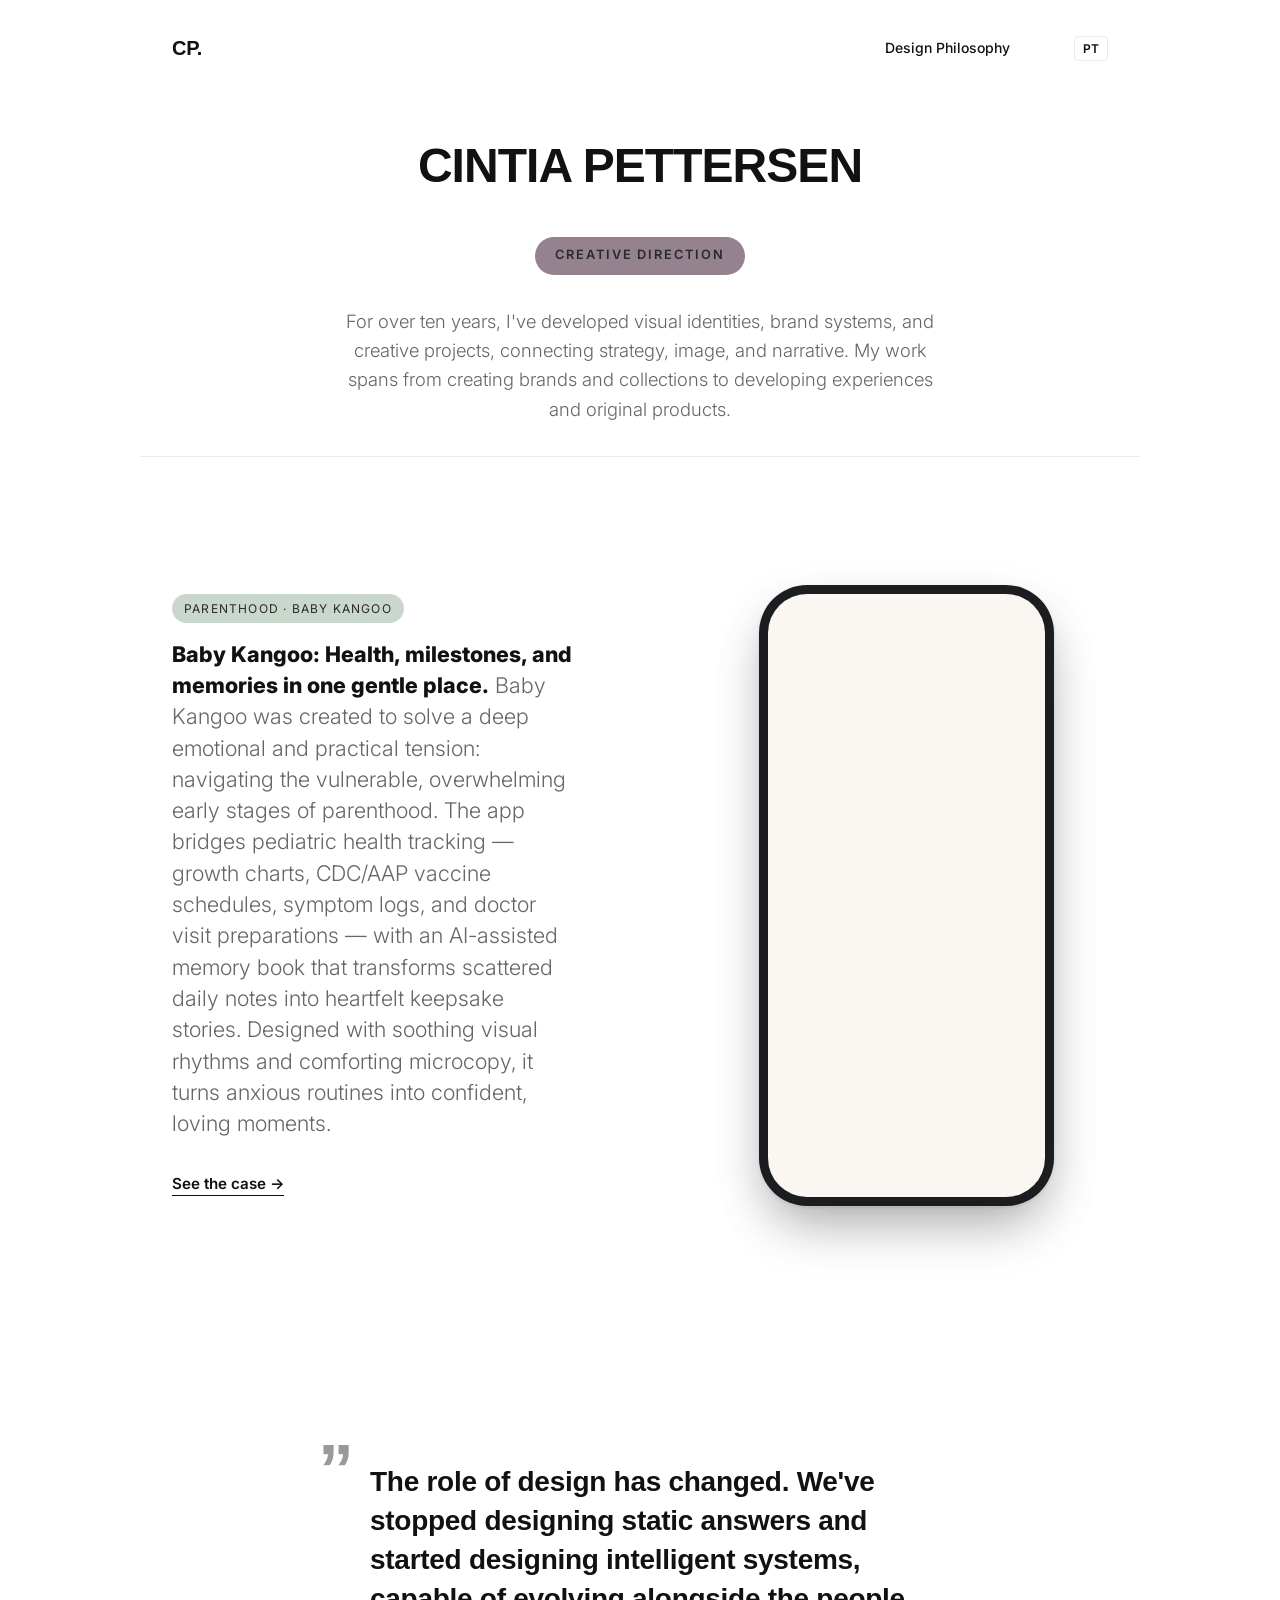
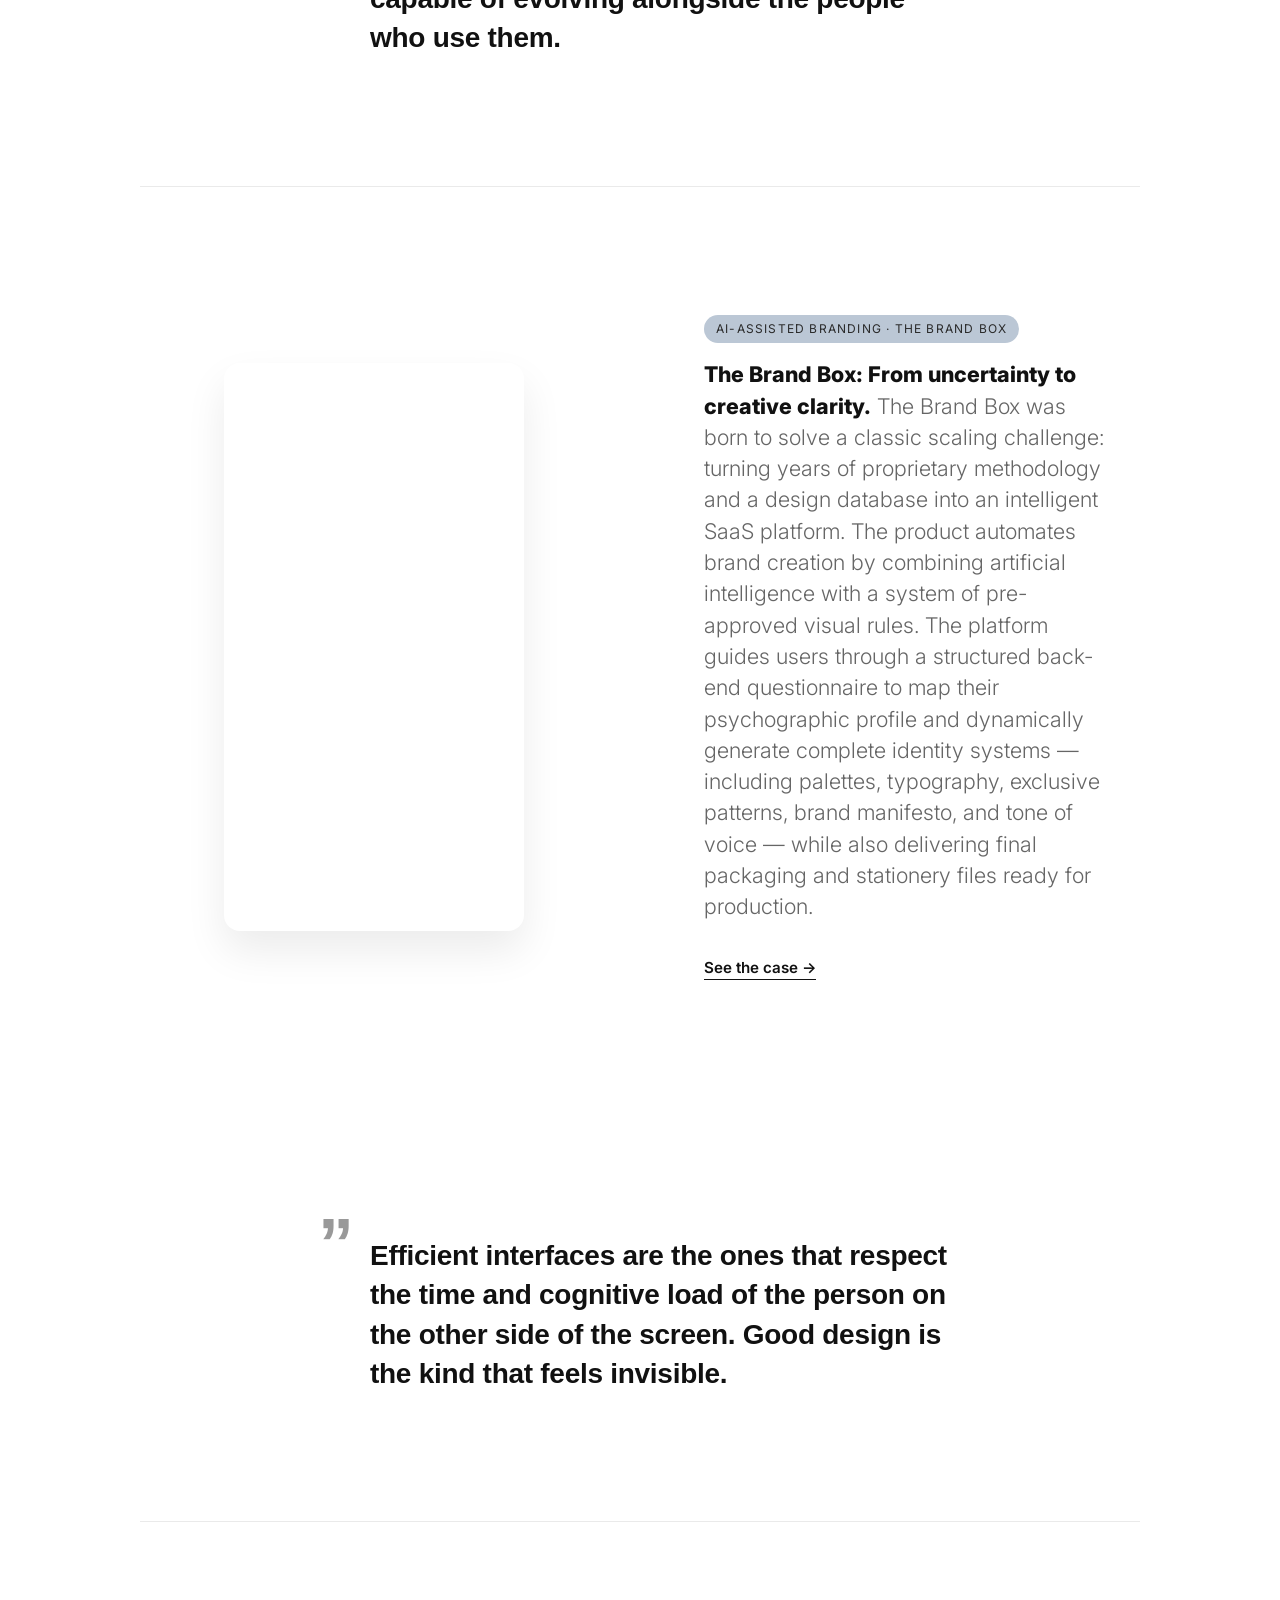
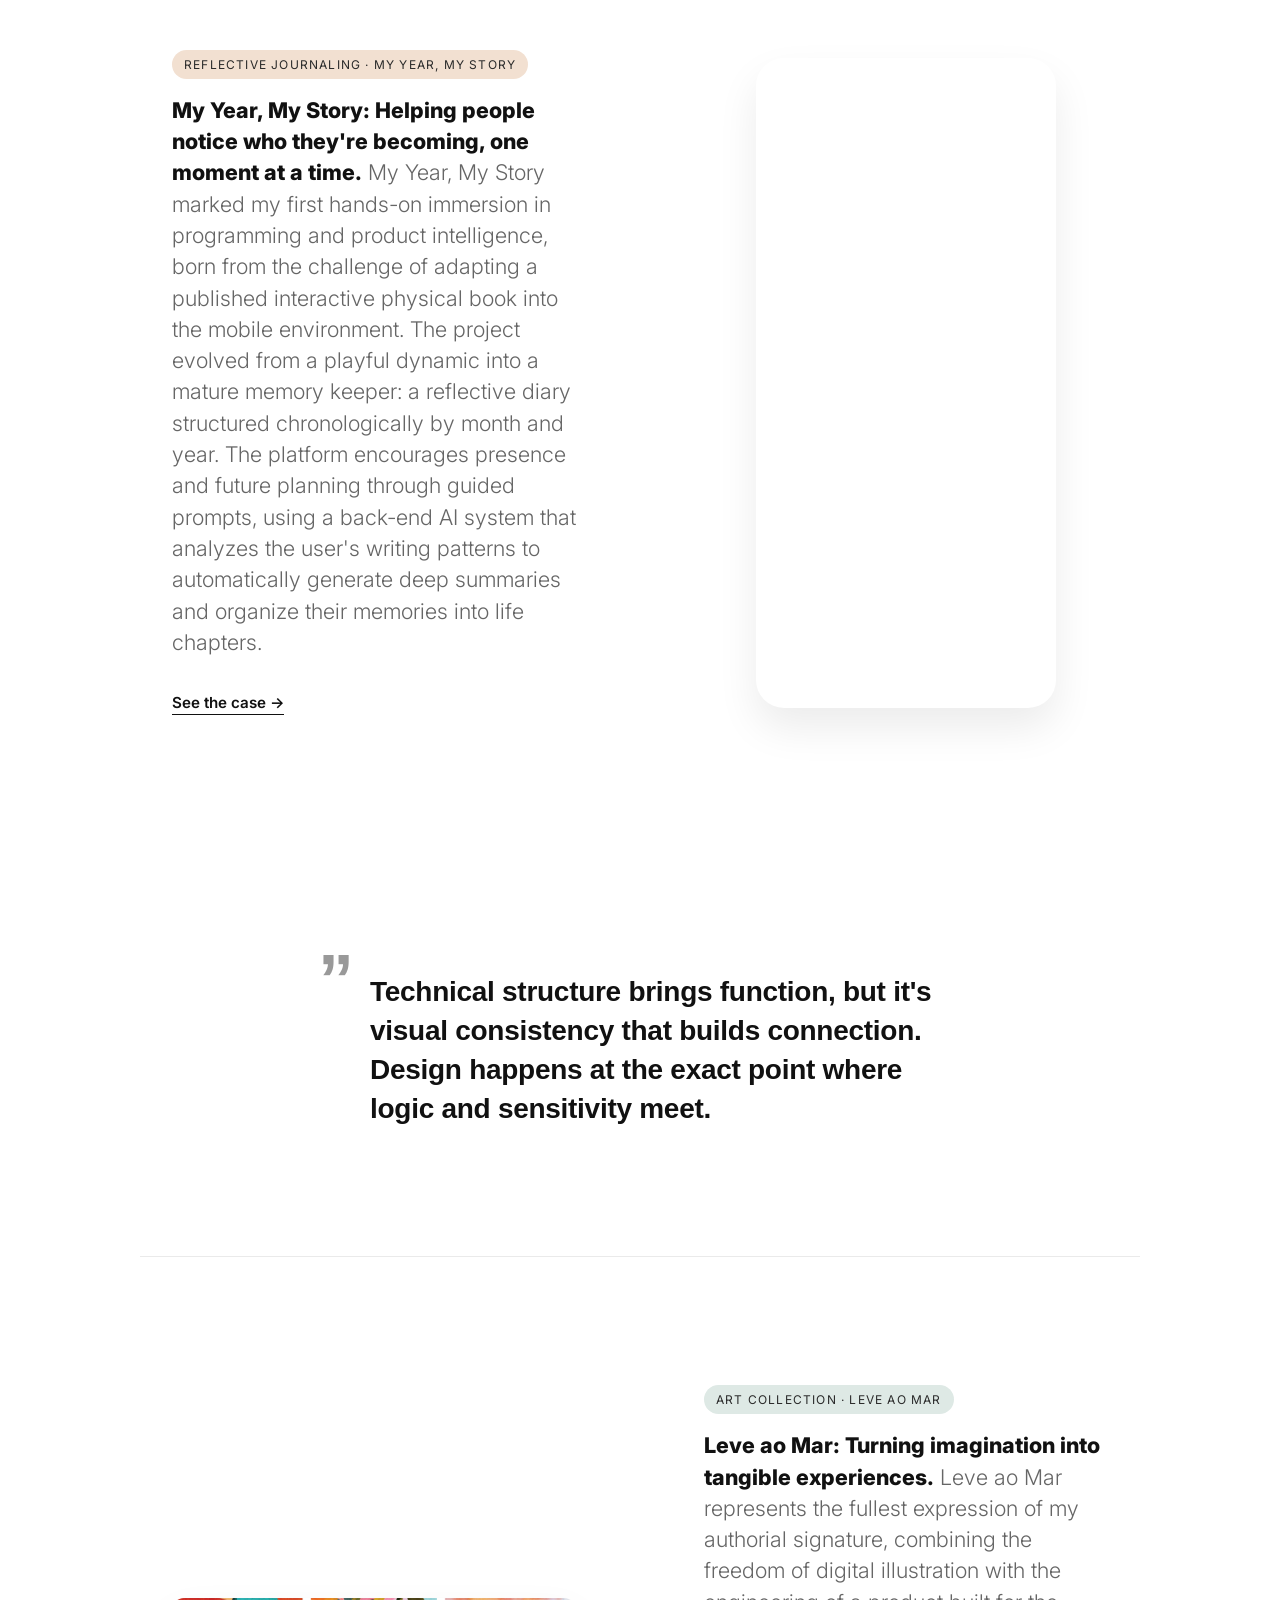
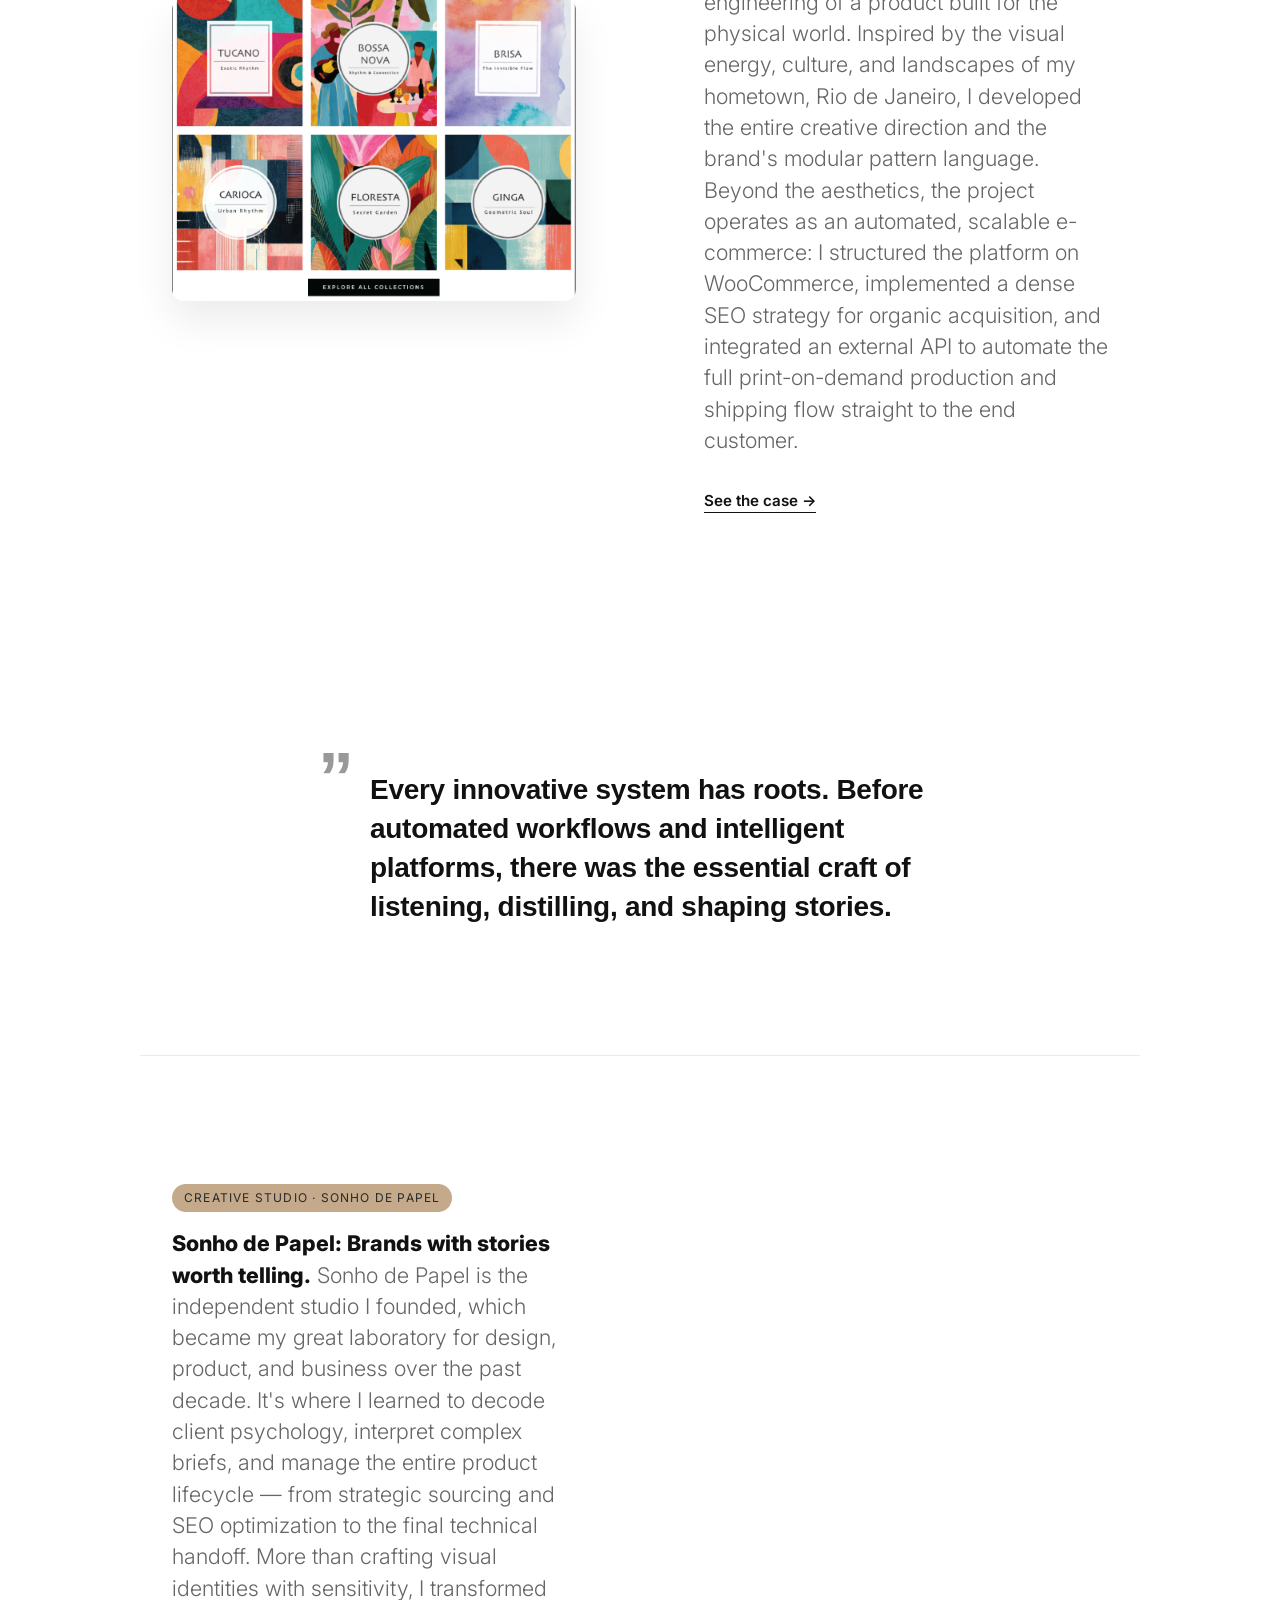
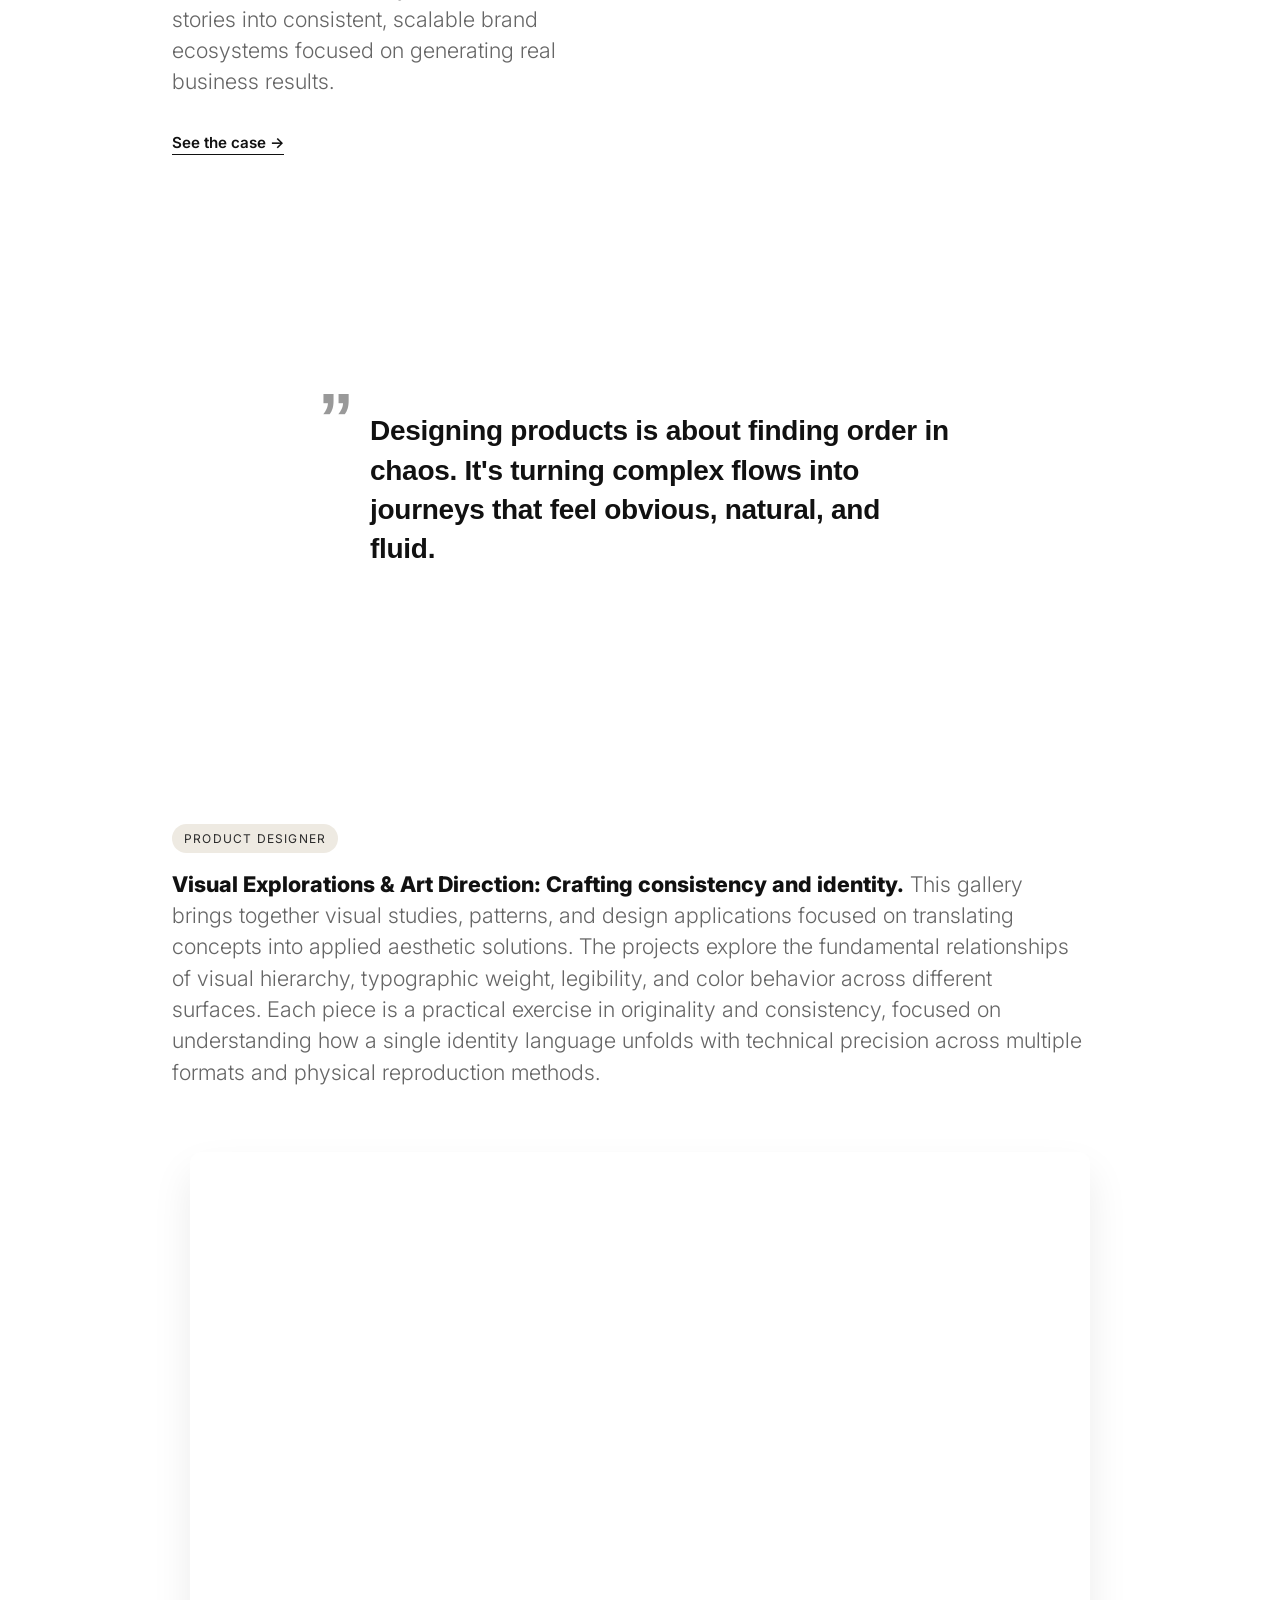
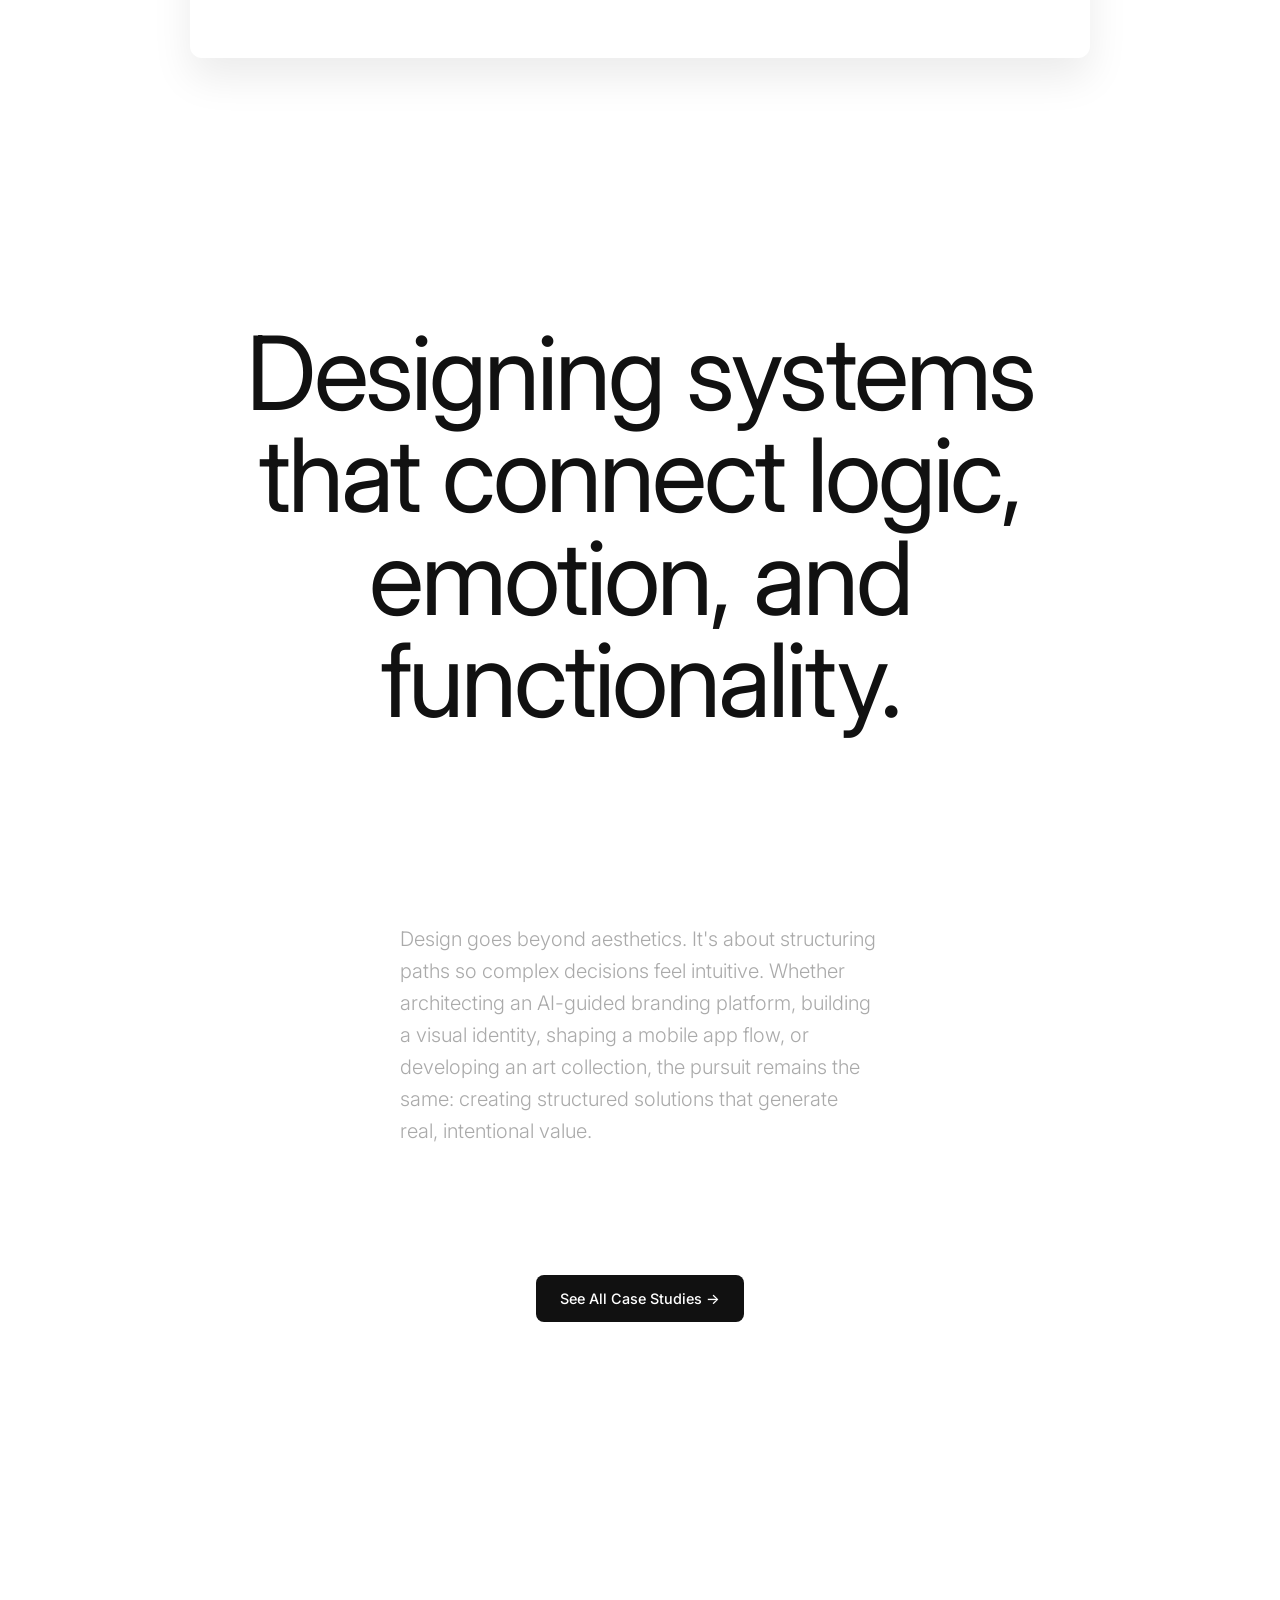
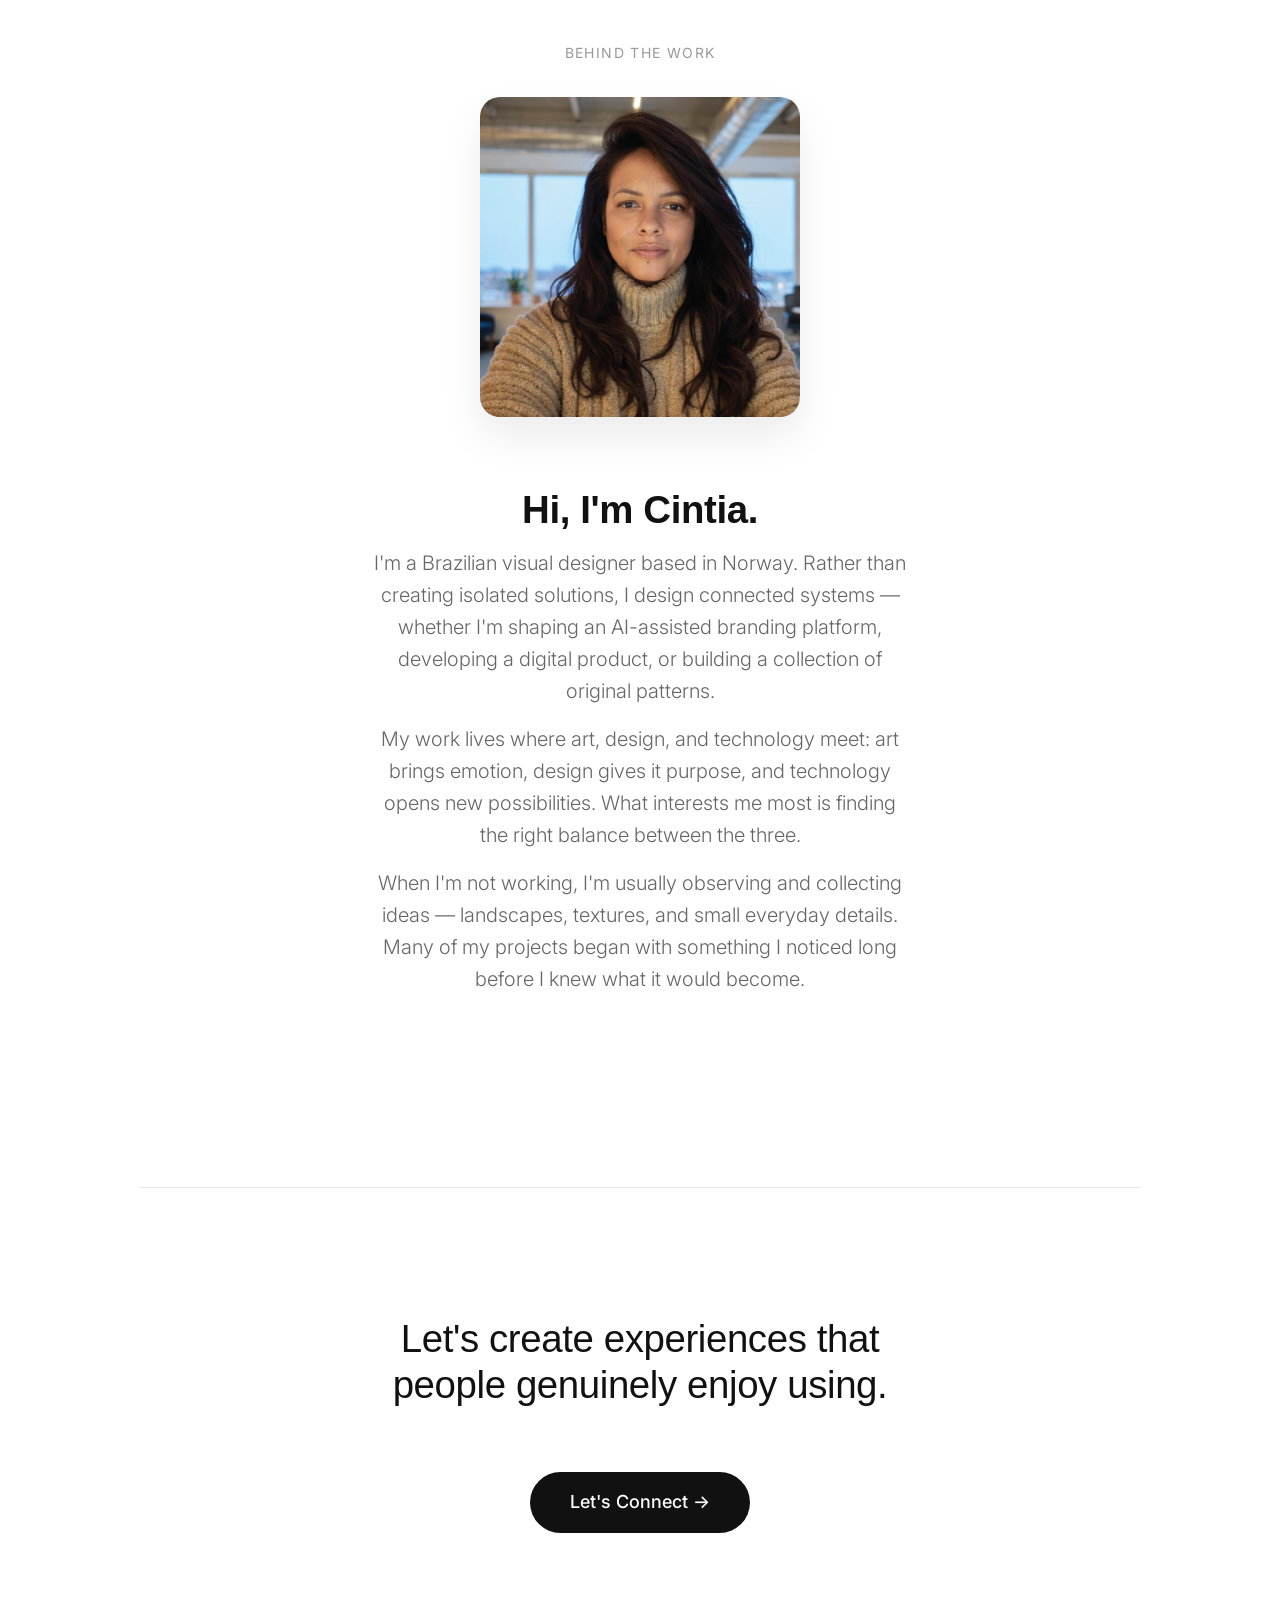
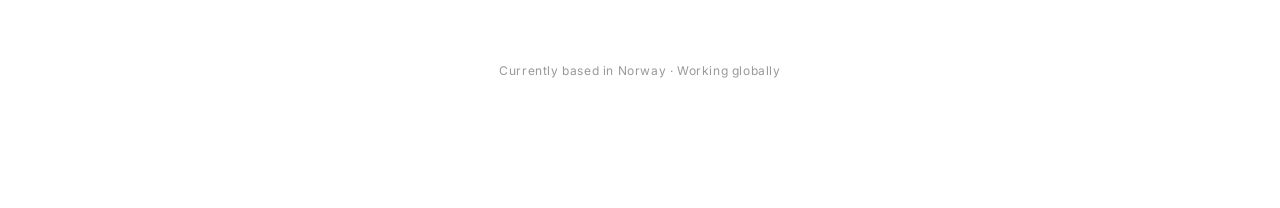
==== commit 672977c9: "Create seamless Baby Kangoo video preview and elegant iPhone mockup in about page" ====
--- a/about.html
+++ b/about.html
@@ -356,6 +356,52 @@
       background-color: var(--bg-color);
     }
 
+    /* Refined iPhone Mockup */
+    .iphone-mockup-wrapper {
+      max-width: 295px;
+      margin: 0 auto;
+    }
+
+    .iphone-mockup-frame {
+      position: relative;
+      background: #1C1D21;
+      border-radius: 48px;
+      padding: 9px;
+      box-shadow: 
+        0 0 0 1px rgba(255, 255, 255, 0.12),
+        0 1px 3px rgba(0, 0, 0, 0.12),
+        0 20px 50px -10px rgba(0, 0, 0, 0.25),
+        0 30px 60px -15px rgba(20, 24, 20, 0.18);
+      transition: transform 0.3s ease, box-shadow 0.3s ease;
+    }
+
+    .iphone-mockup-frame:hover {
+      transform: translateY(-4px);
+      box-shadow: 
+        0 0 0 1px rgba(255, 255, 255, 0.16),
+        0 1px 3px rgba(0, 0, 0, 0.15),
+        0 25px 60px -10px rgba(0, 0, 0, 0.28),
+        0 35px 70px -15px rgba(20, 24, 20, 0.22);
+    }
+
+    .iphone-screen {
+      position: relative;
+      border-radius: 39px;
+      overflow: hidden;
+      background-color: #FAF7F2;
+      aspect-ratio: 1206 / 2622;
+      line-height: 0;
+    }
+
+    .iphone-screen video {
+      width: 100%;
+      height: 100%;
+      display: block;
+      object-fit: cover;
+      margin: 0;
+      padding: 0;
+    }
+
     /* Mobile Adjustments */
     @media (max-width: 768px) {
       .manifesto-section {
@@ -413,8 +459,12 @@
         <a href="cases-babykangoo.html" class="work-link" data-lang="en">See the case →</a>
         <a href="cases-babykangoo.html" class="work-link" data-lang="pt">Ver o case →</a>
       </div>
-      <div style="max-width: 290px; margin: 0 auto; border-radius: 32px; overflow: hidden; box-shadow: 0 20px 40px rgba(0,0,0,0.08); background-color: #FAF7F2;">
-        <video src="assets/images/baby kangoo/video baby kangoo winner.mp4" style="width: 100%; display: block; aspect-ratio: 1080/2028; object-fit: cover; transform: scale(1.15); transform-origin: center 36%;" autoplay loop muted playsinline></video>
+      <div class="iphone-mockup-wrapper">
+        <div class="iphone-mockup-frame">
+          <div class="iphone-screen">
+            <video src="assets/images/baby kangoo/baby-kangoo-preview.mp4" autoplay loop muted playsinline preload="metadata"></video>
+          </div>
+        </div>
       </div>
     </section>
 
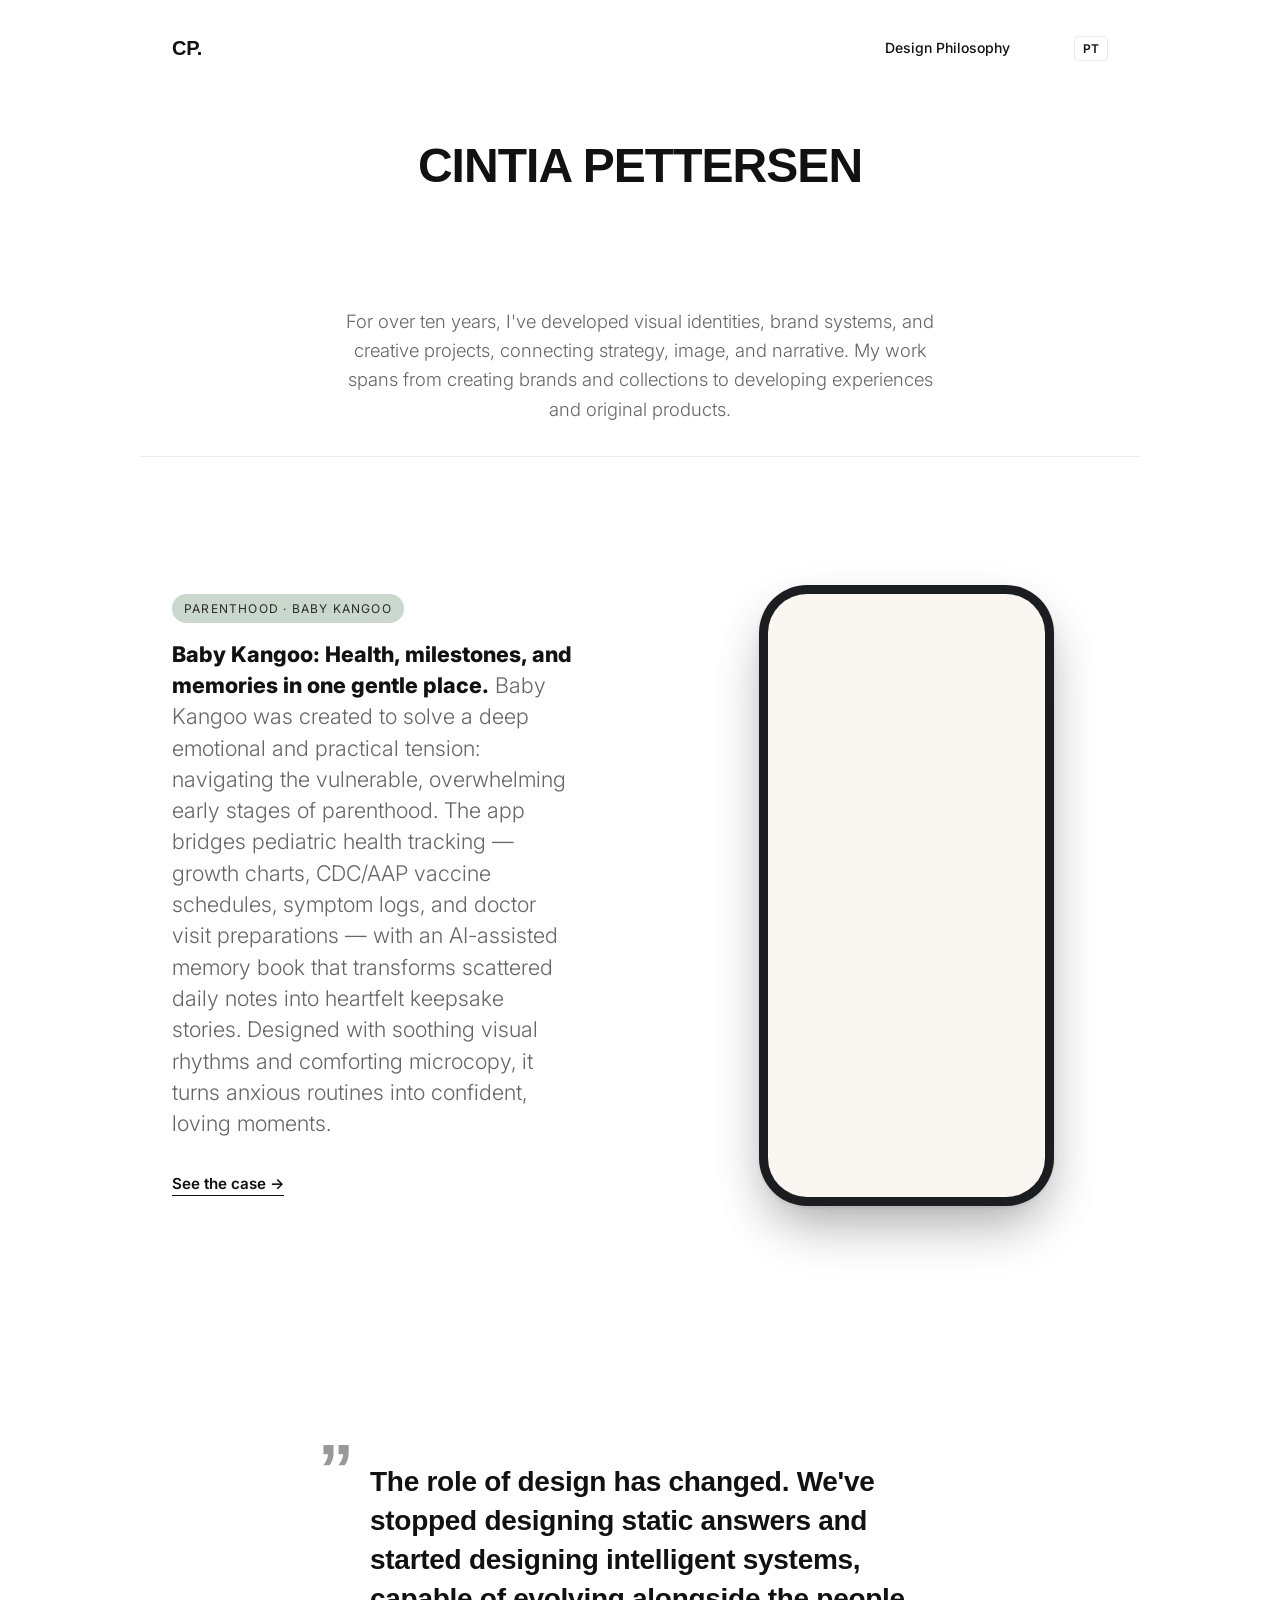
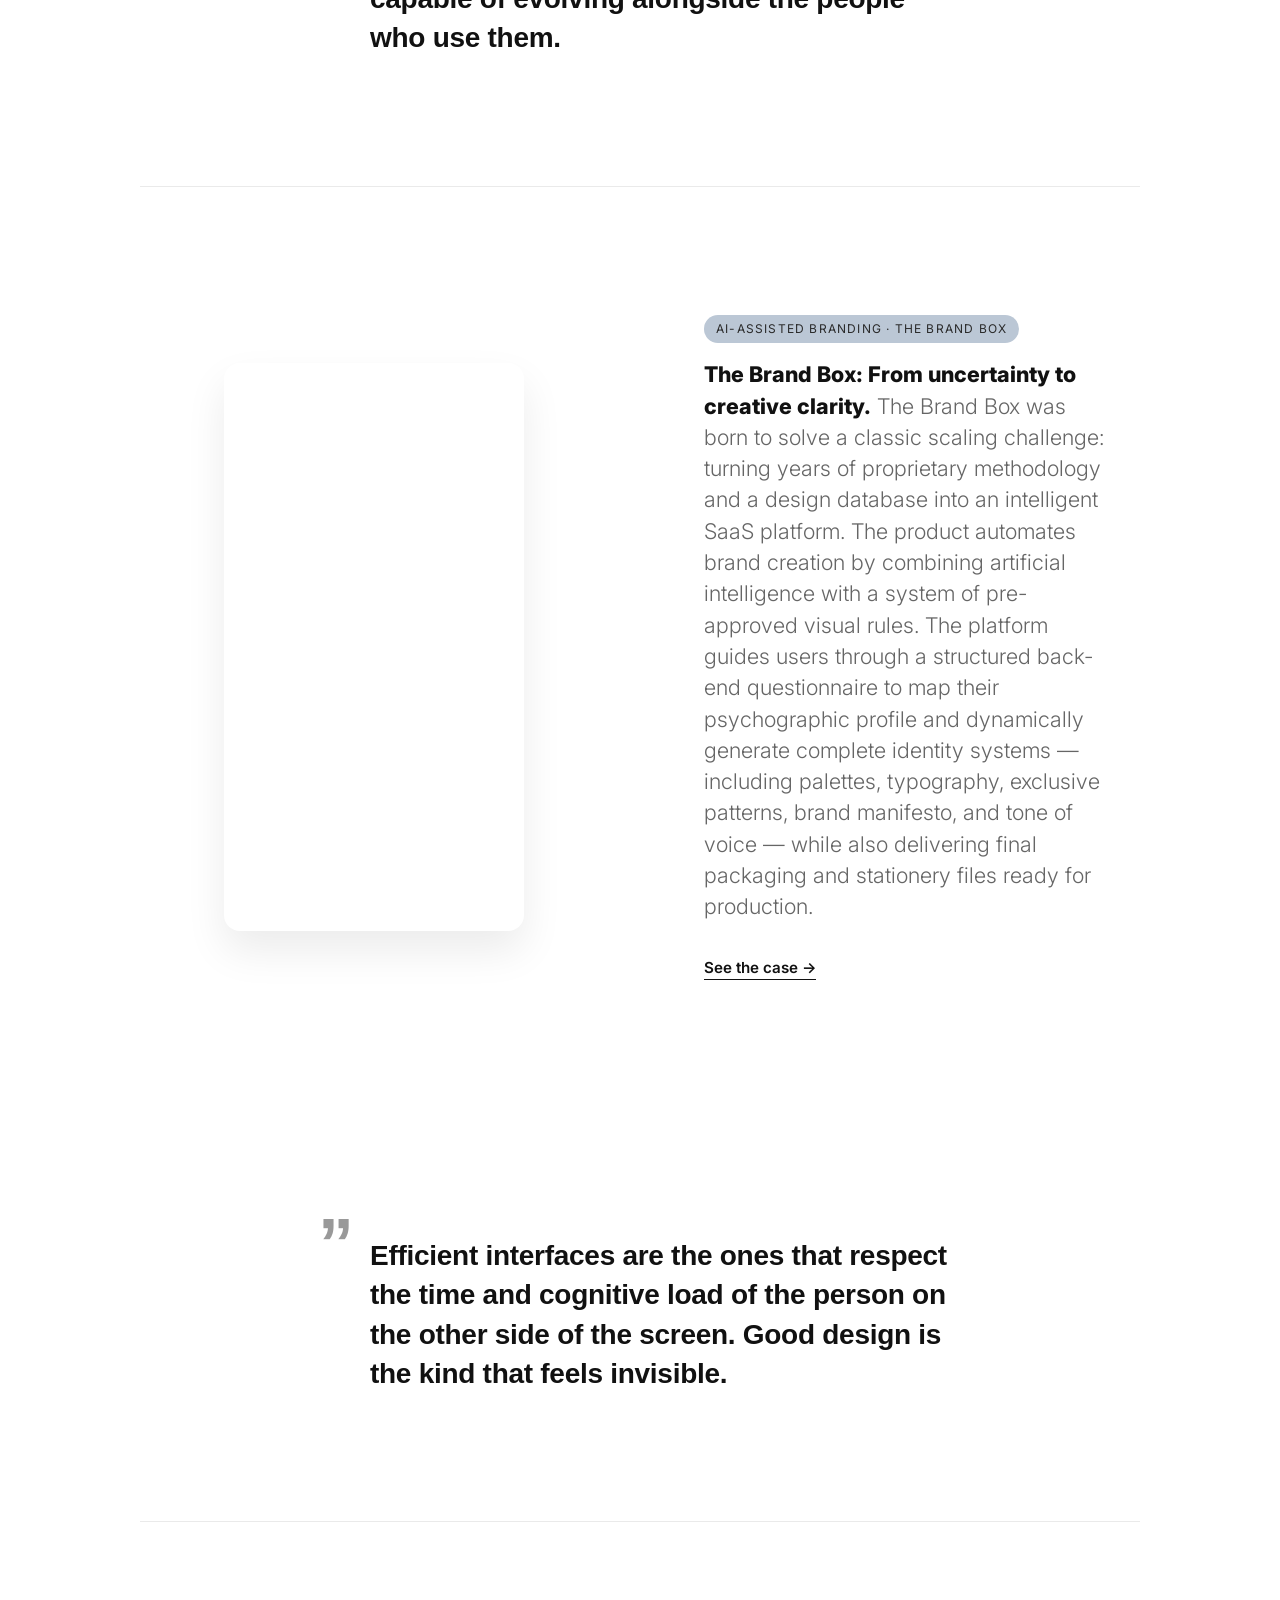
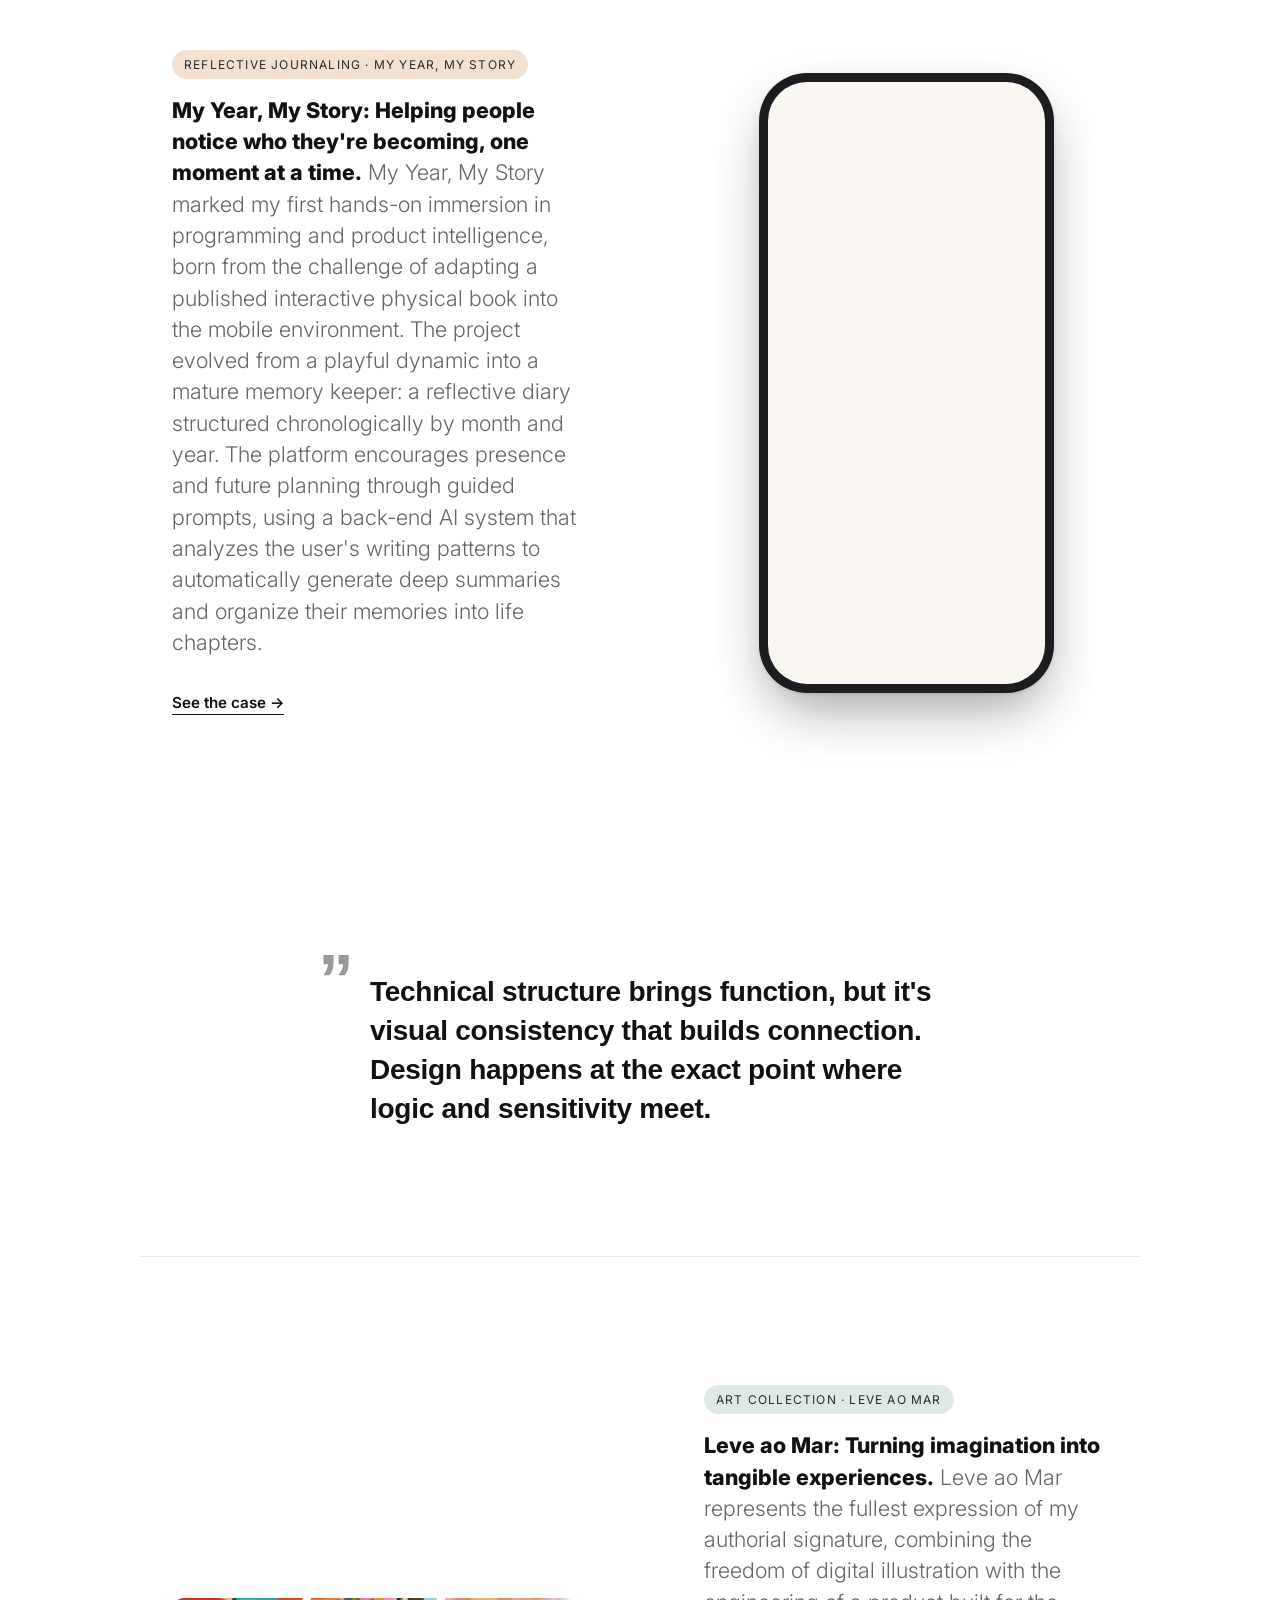
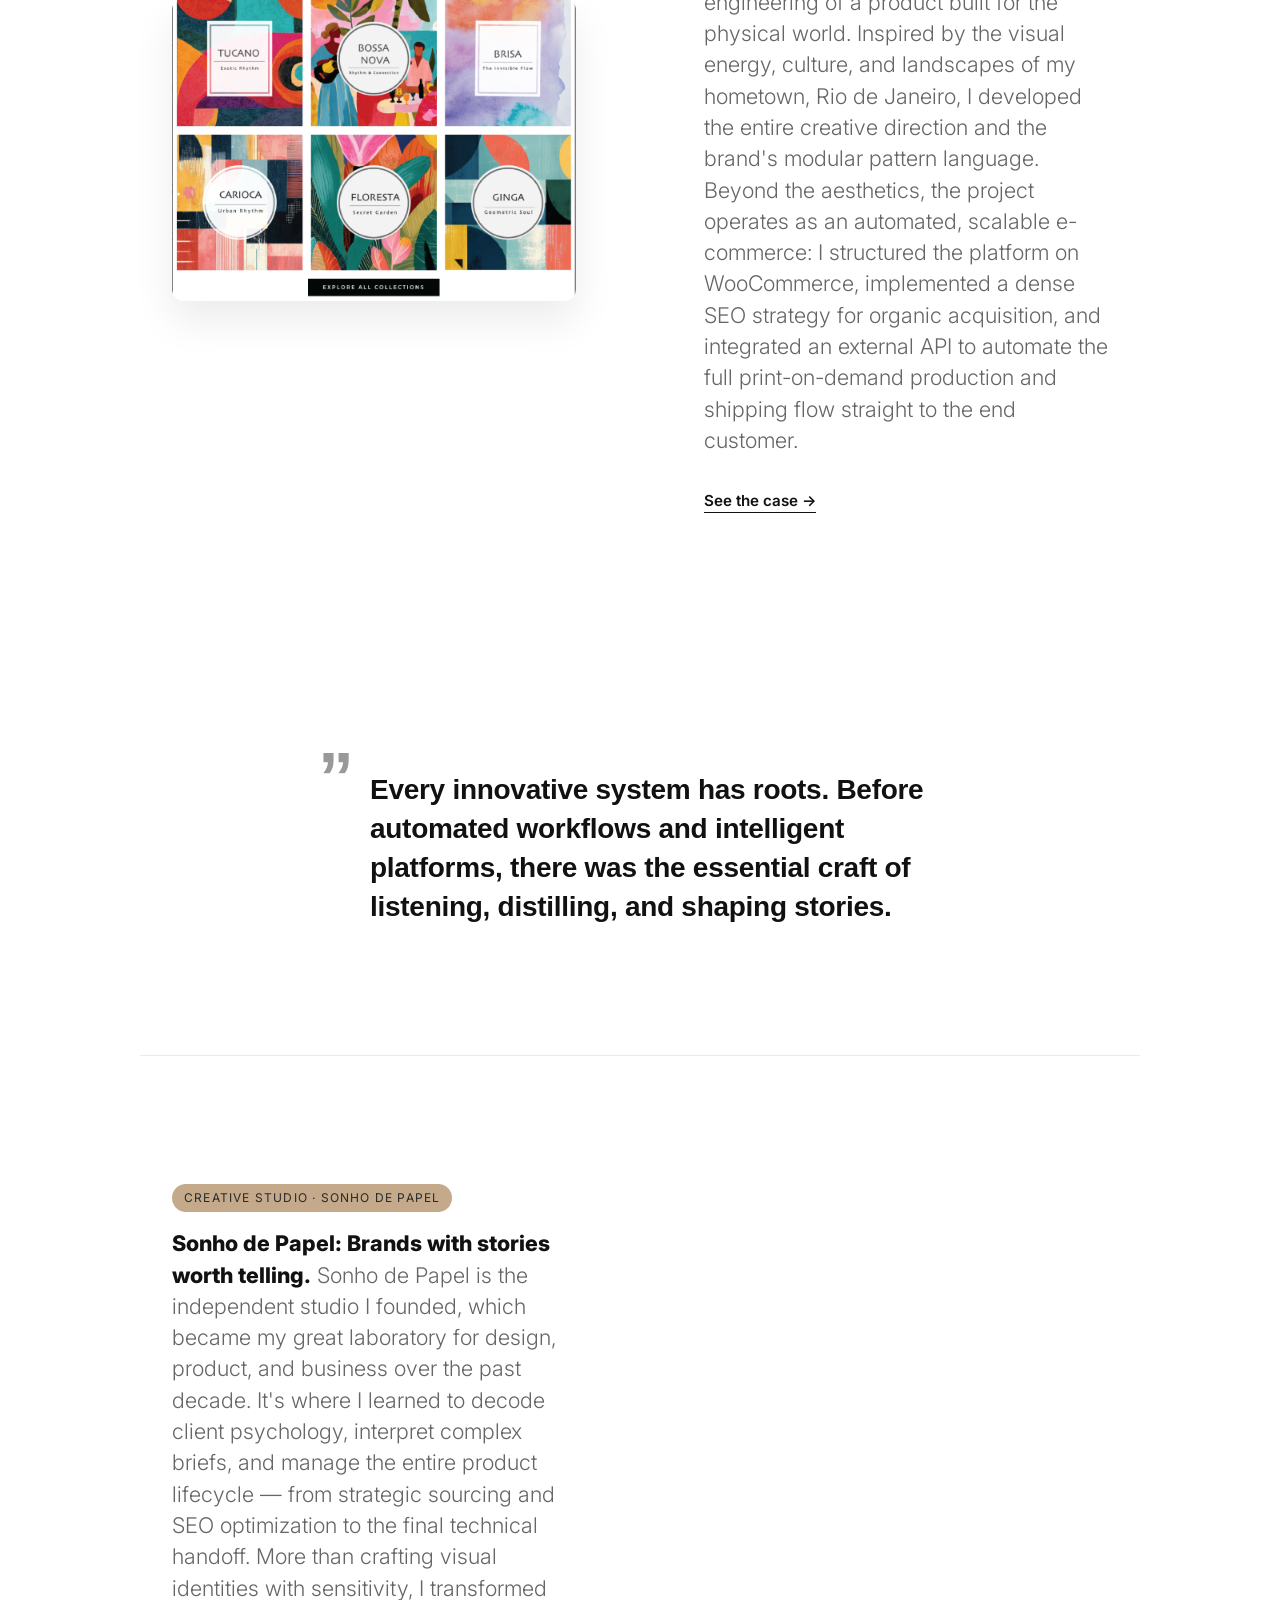
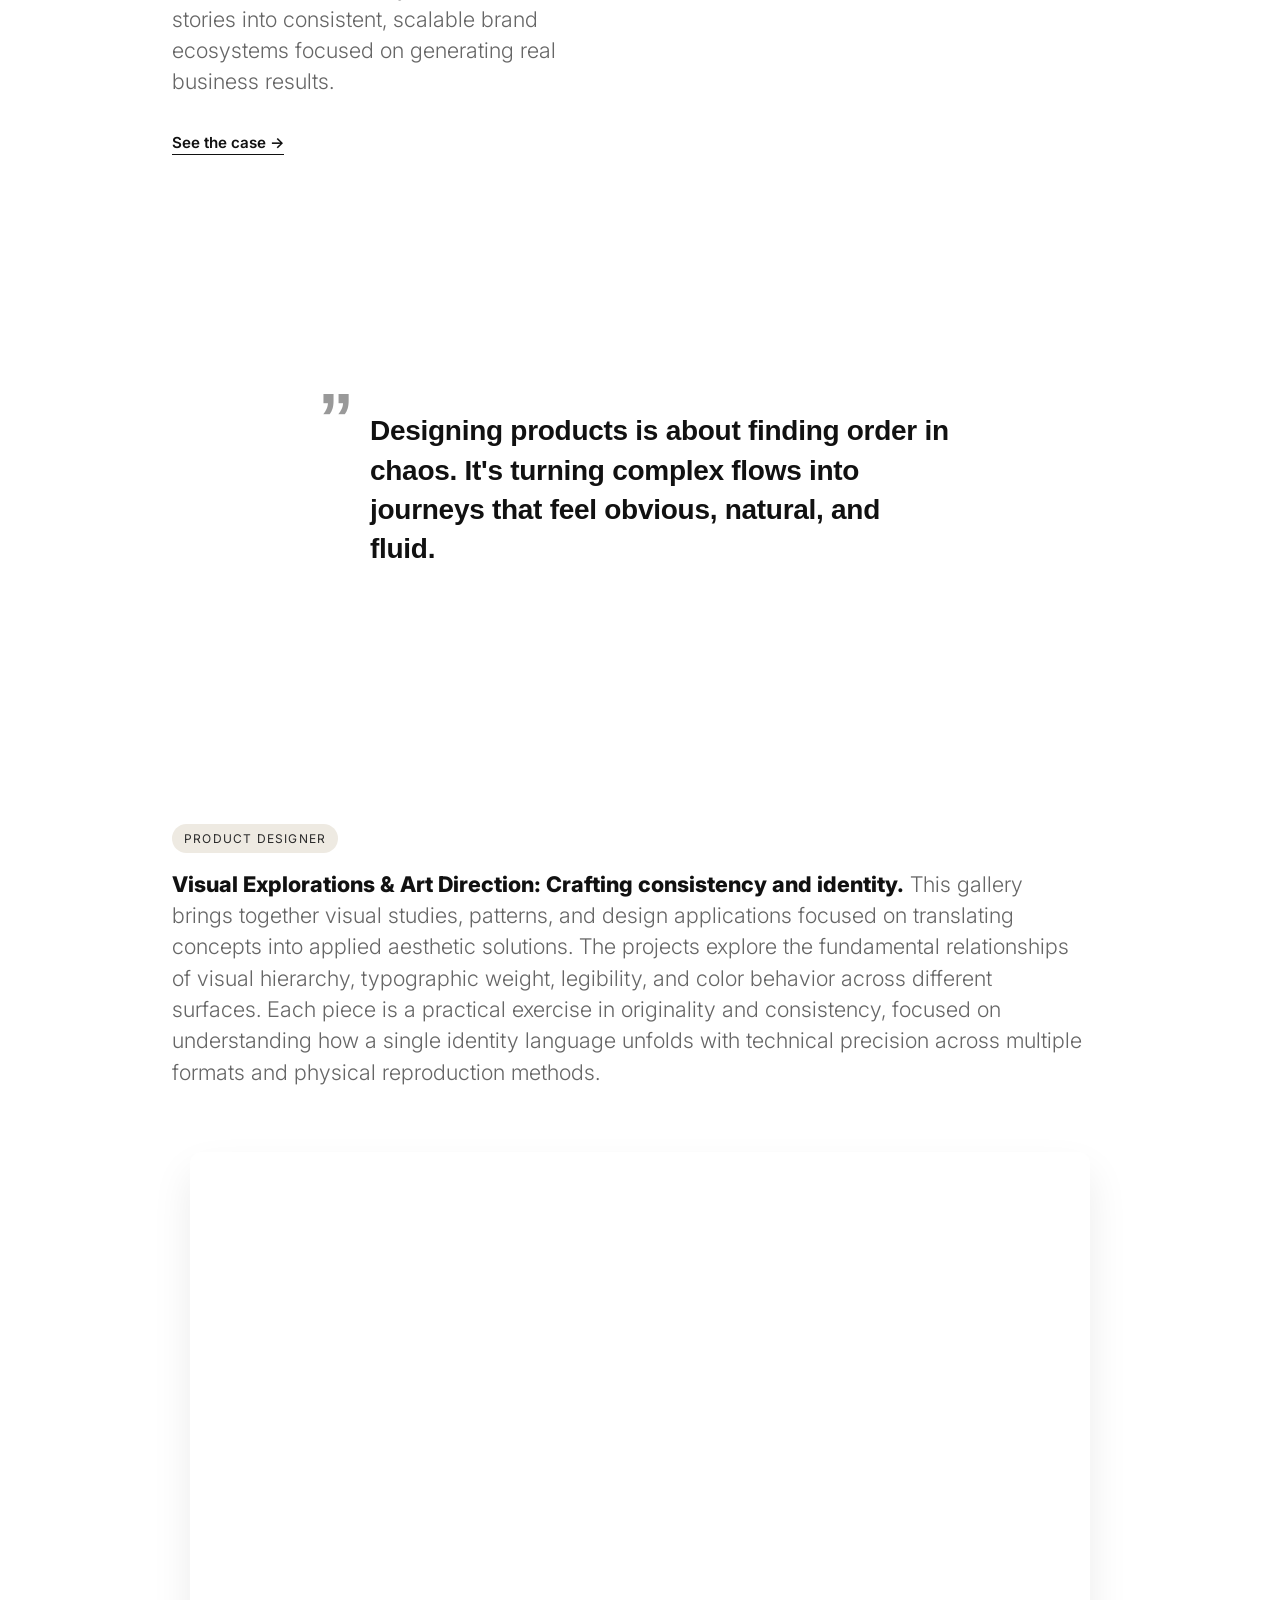
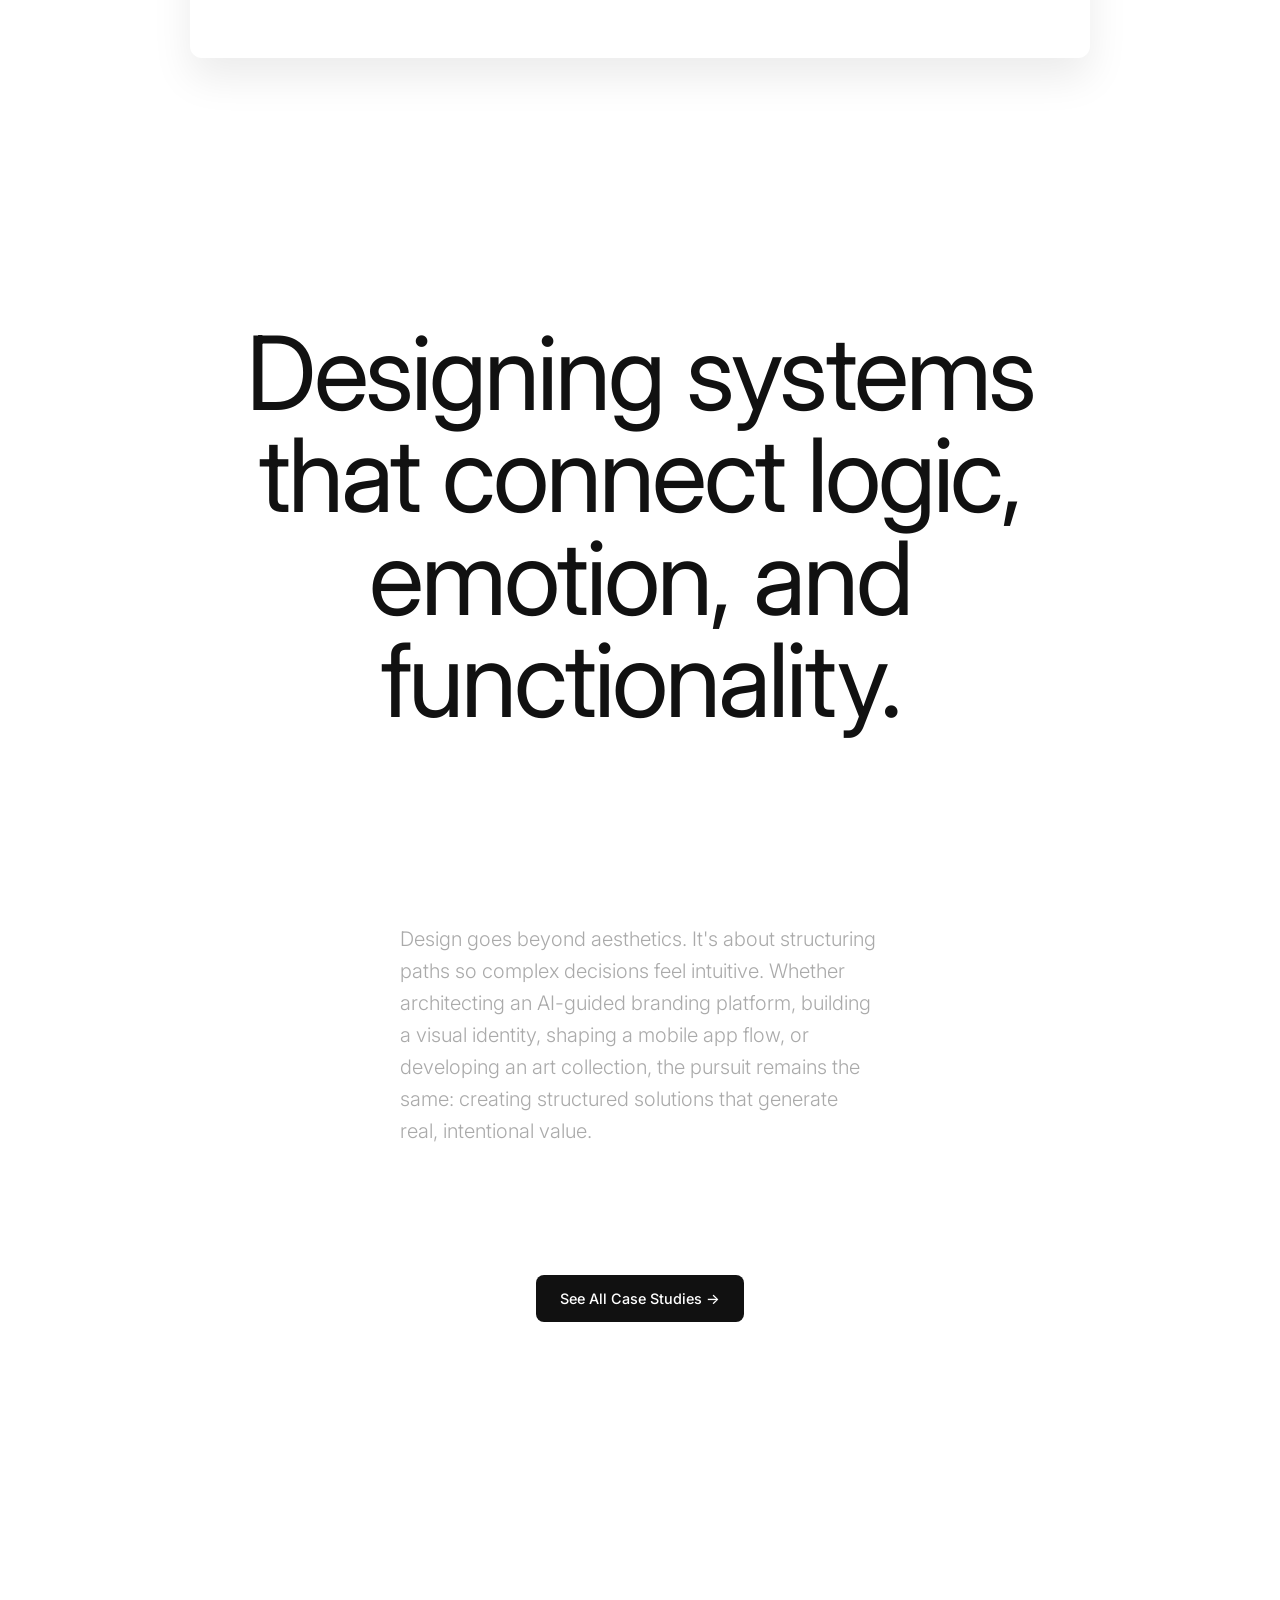
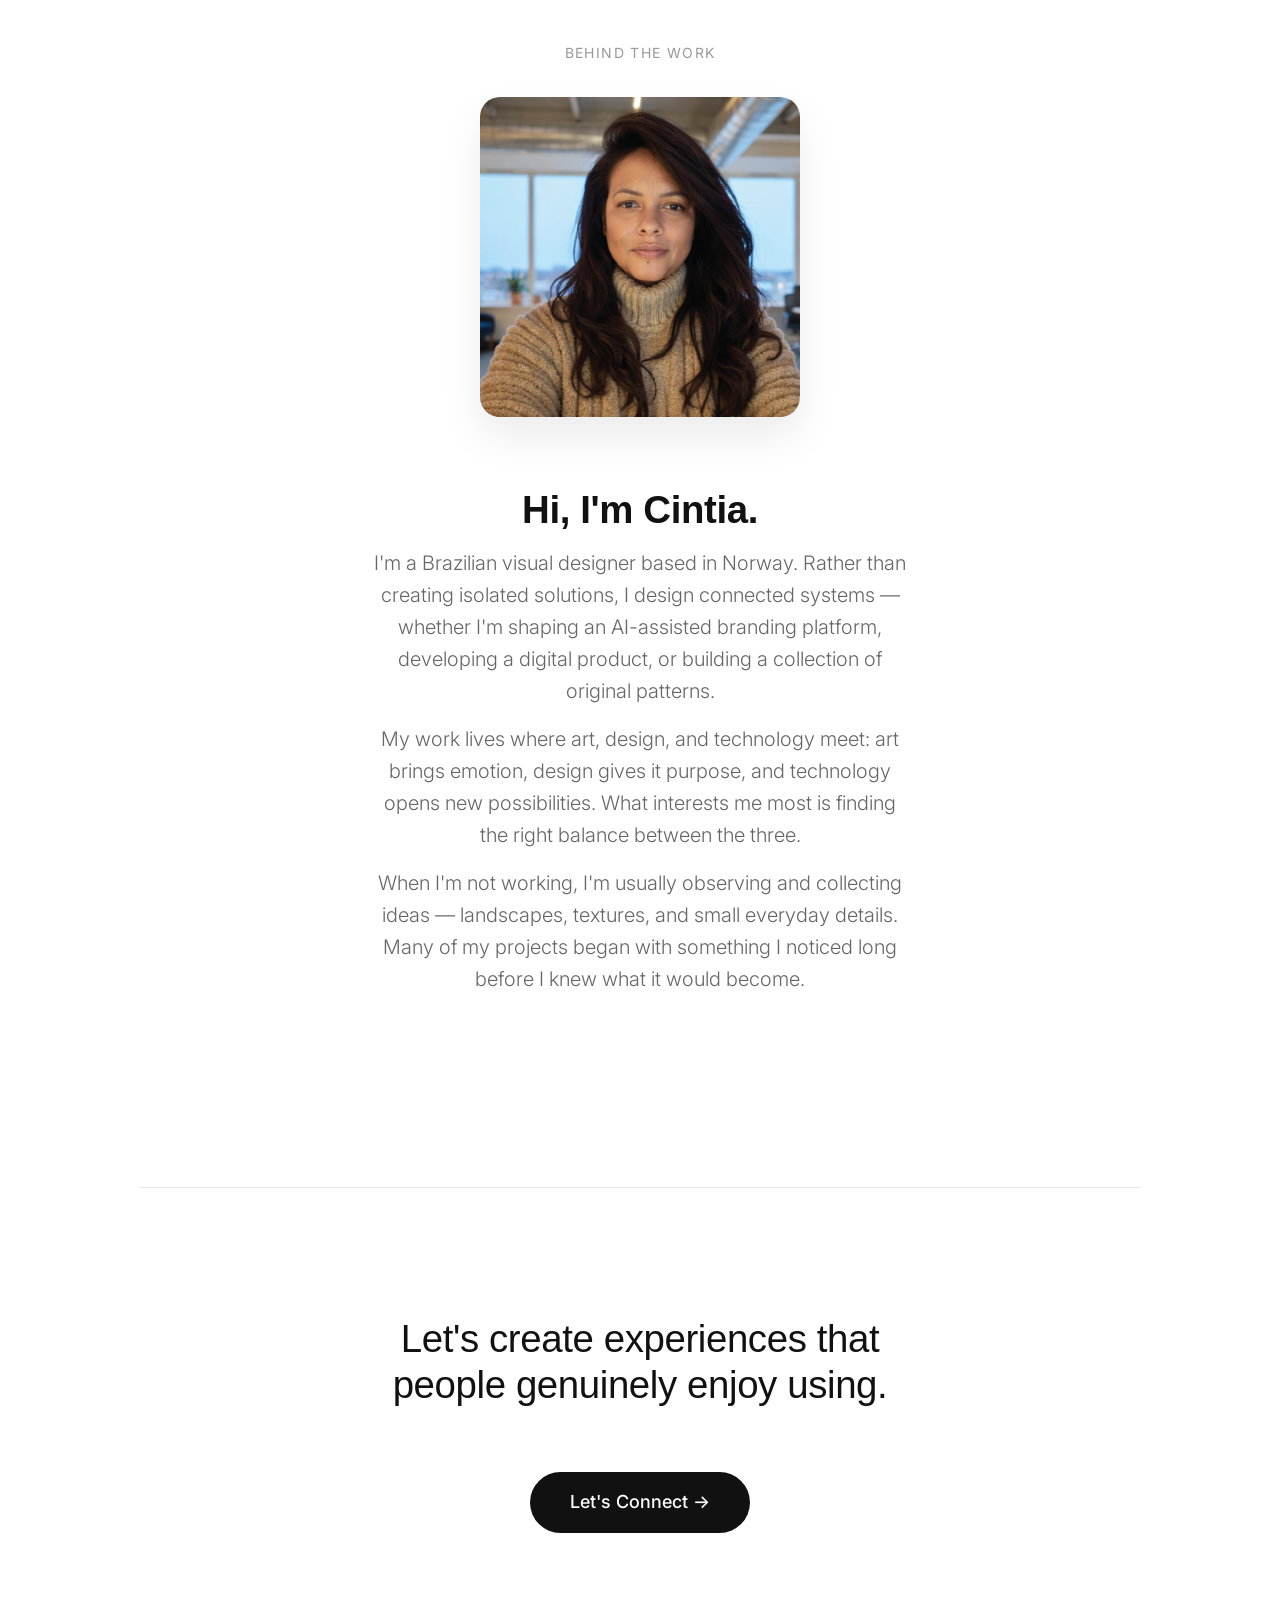
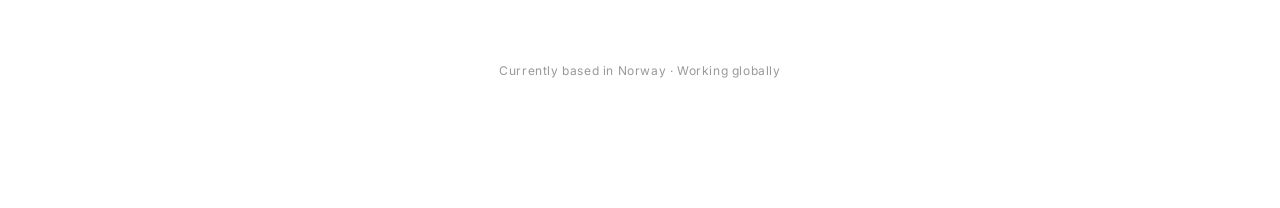
==== commit 18cb1249: "Add seamless MYMS preview video and elegant iPhone mockup to about page" ====
--- a/about.html
+++ b/about.html
@@ -509,8 +509,12 @@
         <a href="cases-myyear.html" class="work-link" data-lang="en">See the case →</a>
         <a href="cases-myyear.html" class="work-link" data-lang="pt">Ver o case →</a>
       </div>
-      <div style="max-width: 300px; margin: 0 auto; border-radius: 28px; overflow: hidden; box-shadow: 0 20px 40px rgba(0,0,0,0.08);">
-        <video src="assets/images/Myms/myms-app-walkthrough.mp4" style="width: 100%; display: block; aspect-ratio: 1080/2338; object-fit: cover;" autoplay loop muted playsinline></video>
+      <div class="iphone-mockup-wrapper">
+        <div class="iphone-mockup-frame">
+          <div class="iphone-screen">
+            <video src="assets/images/Myms/myms-preview.mp4" autoplay loop muted playsinline preload="metadata"></video>
+          </div>
+        </div>
       </div>
     </section>
 
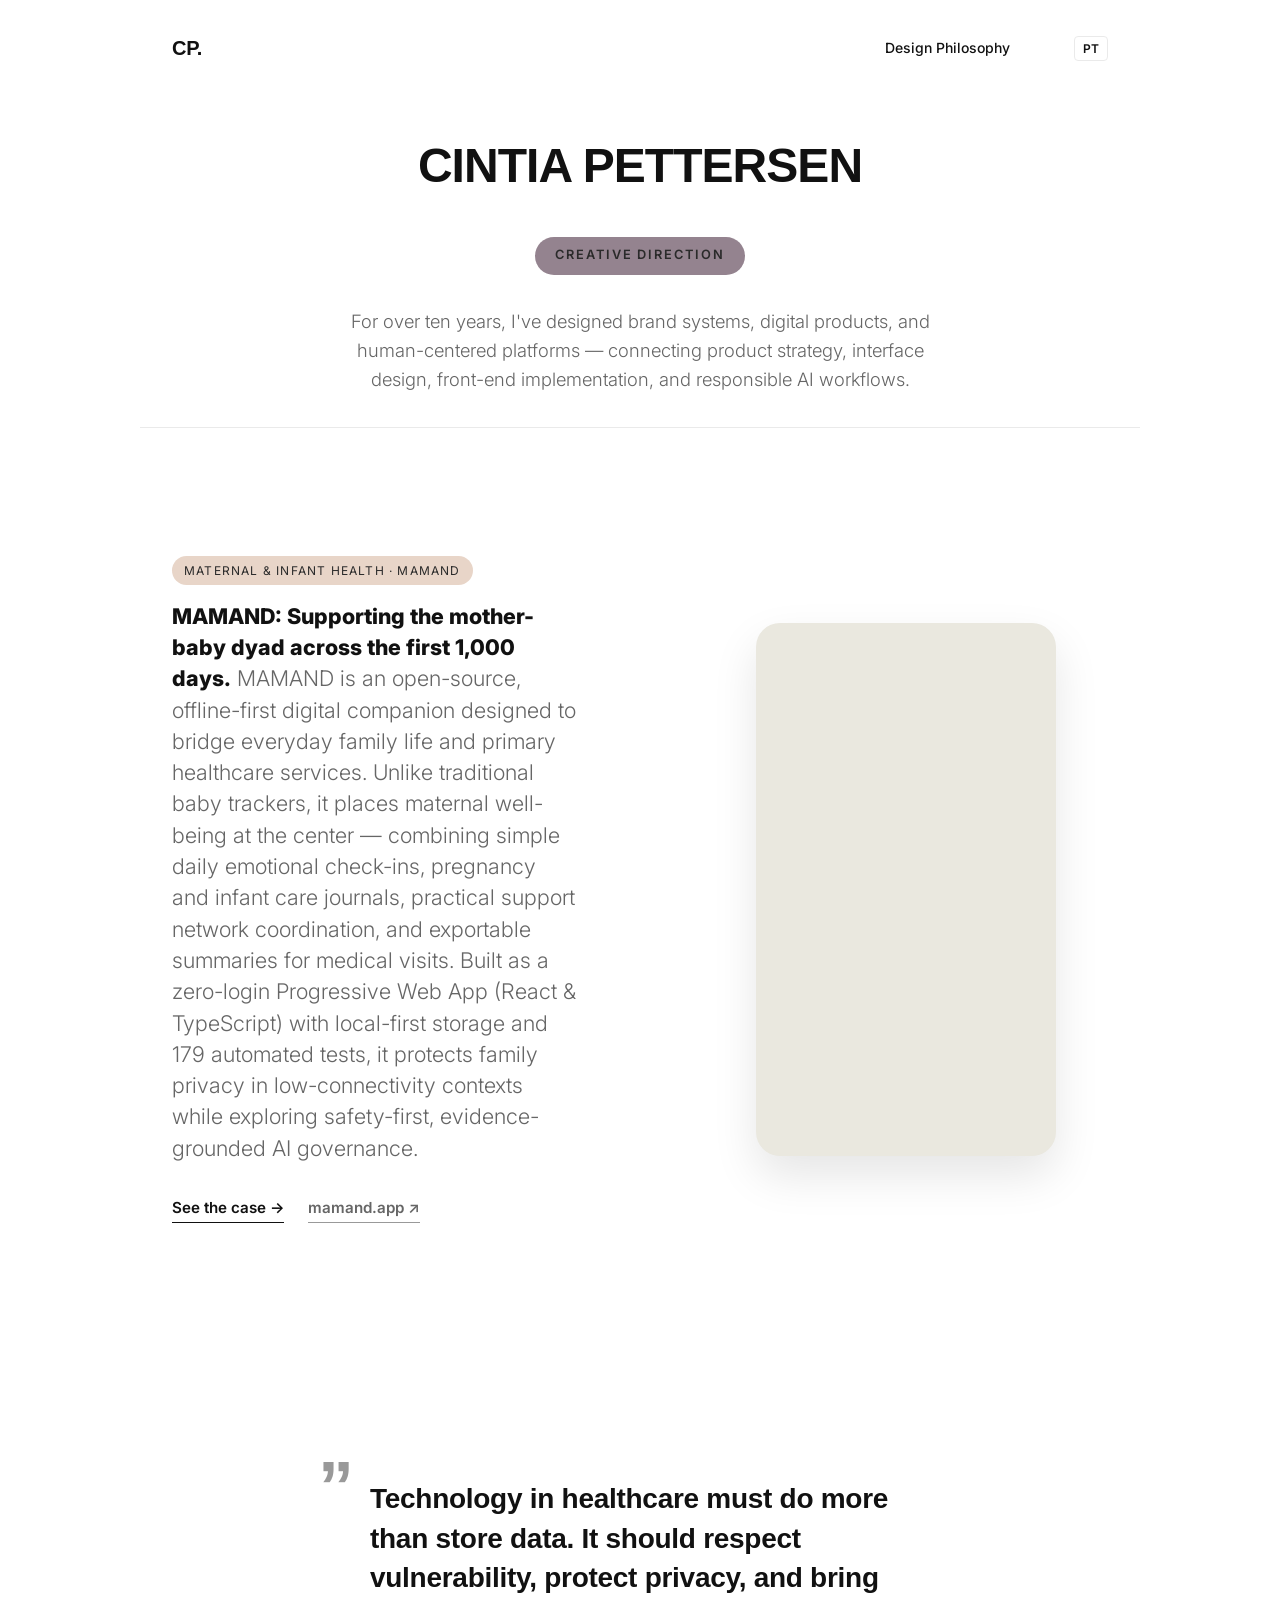
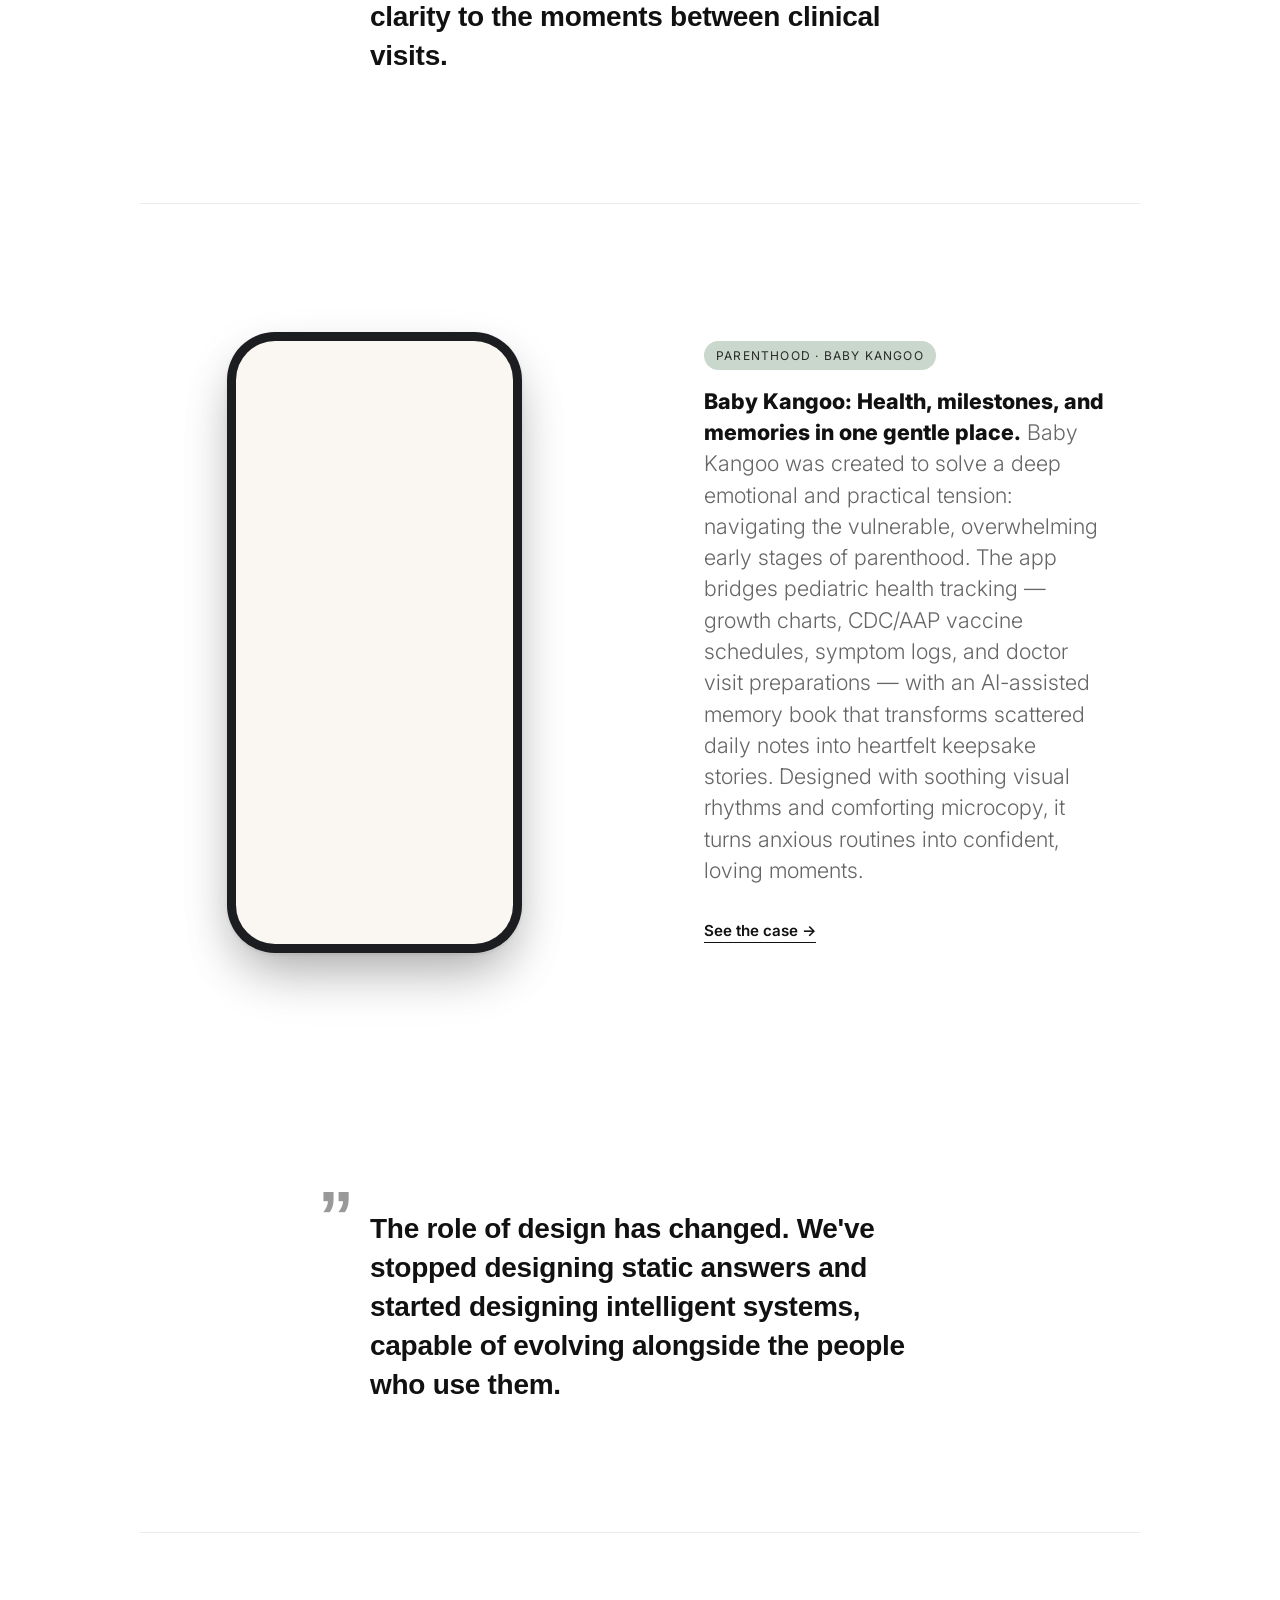
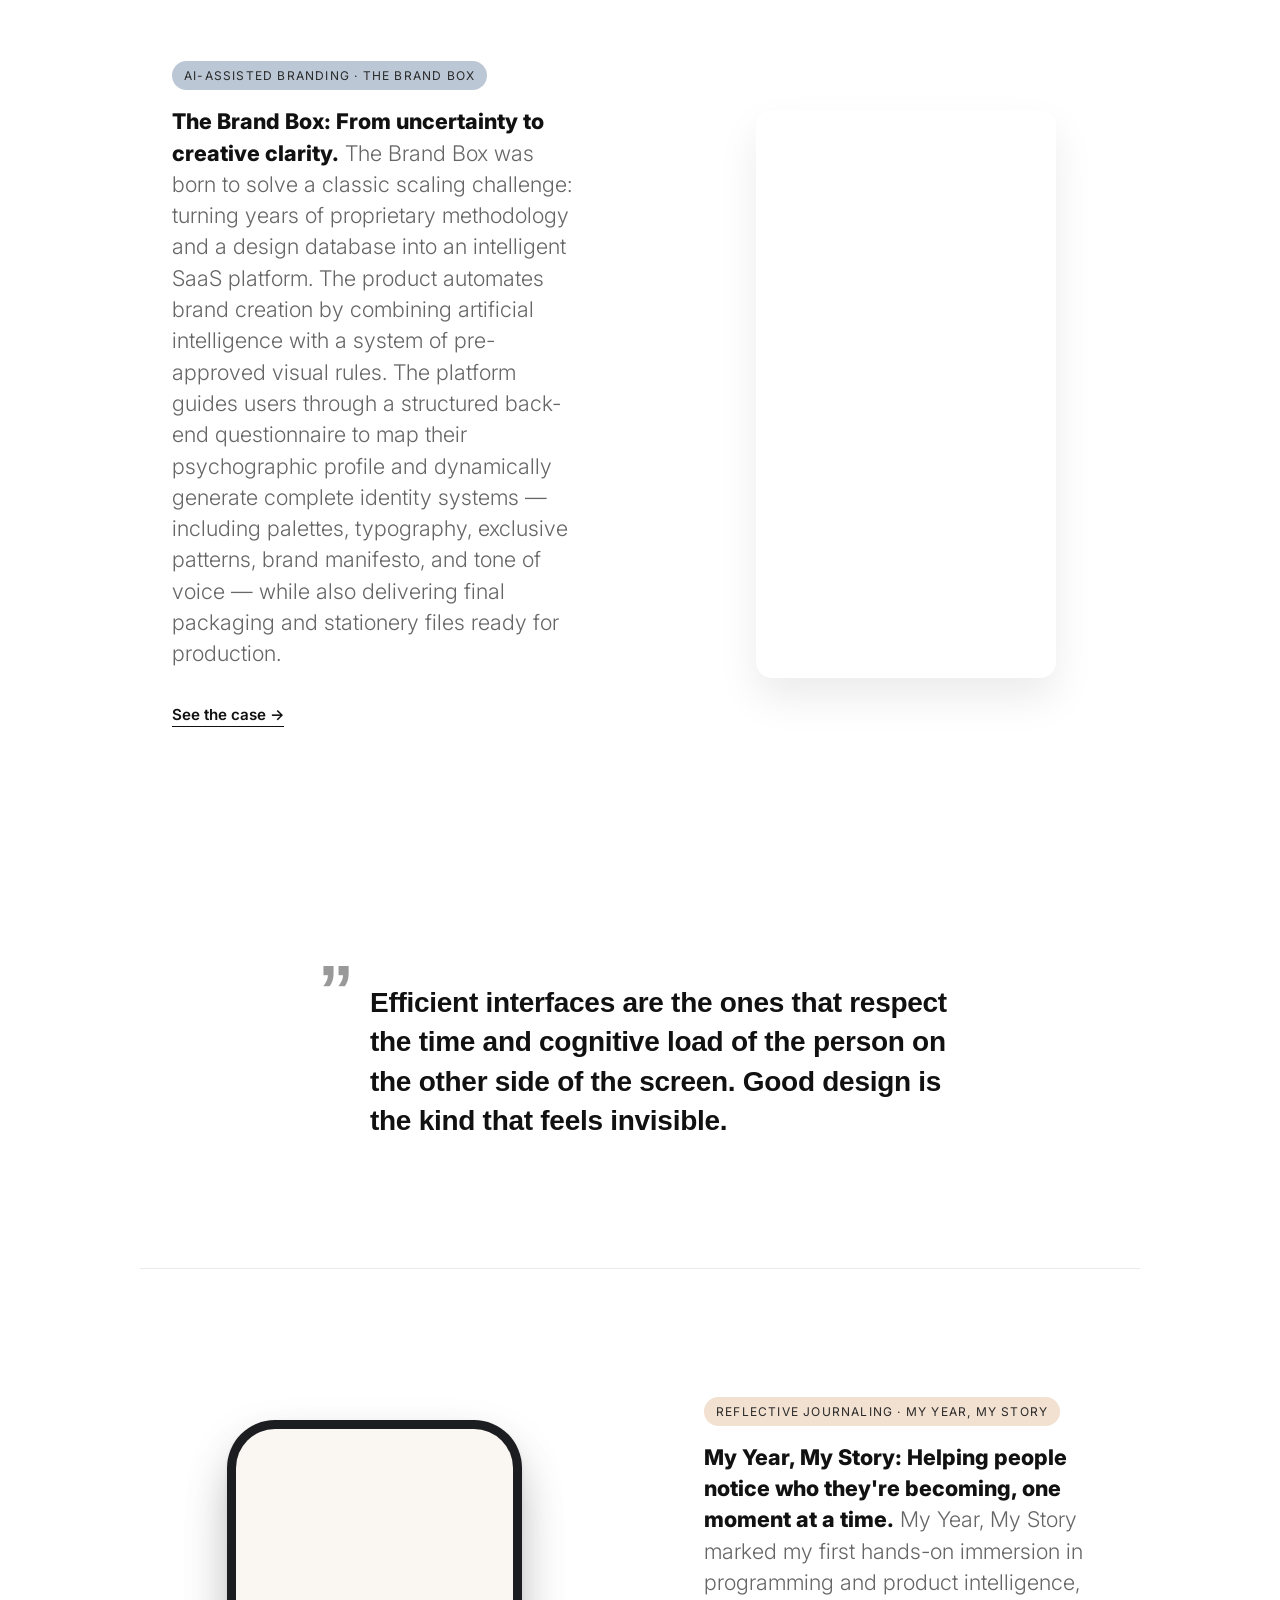
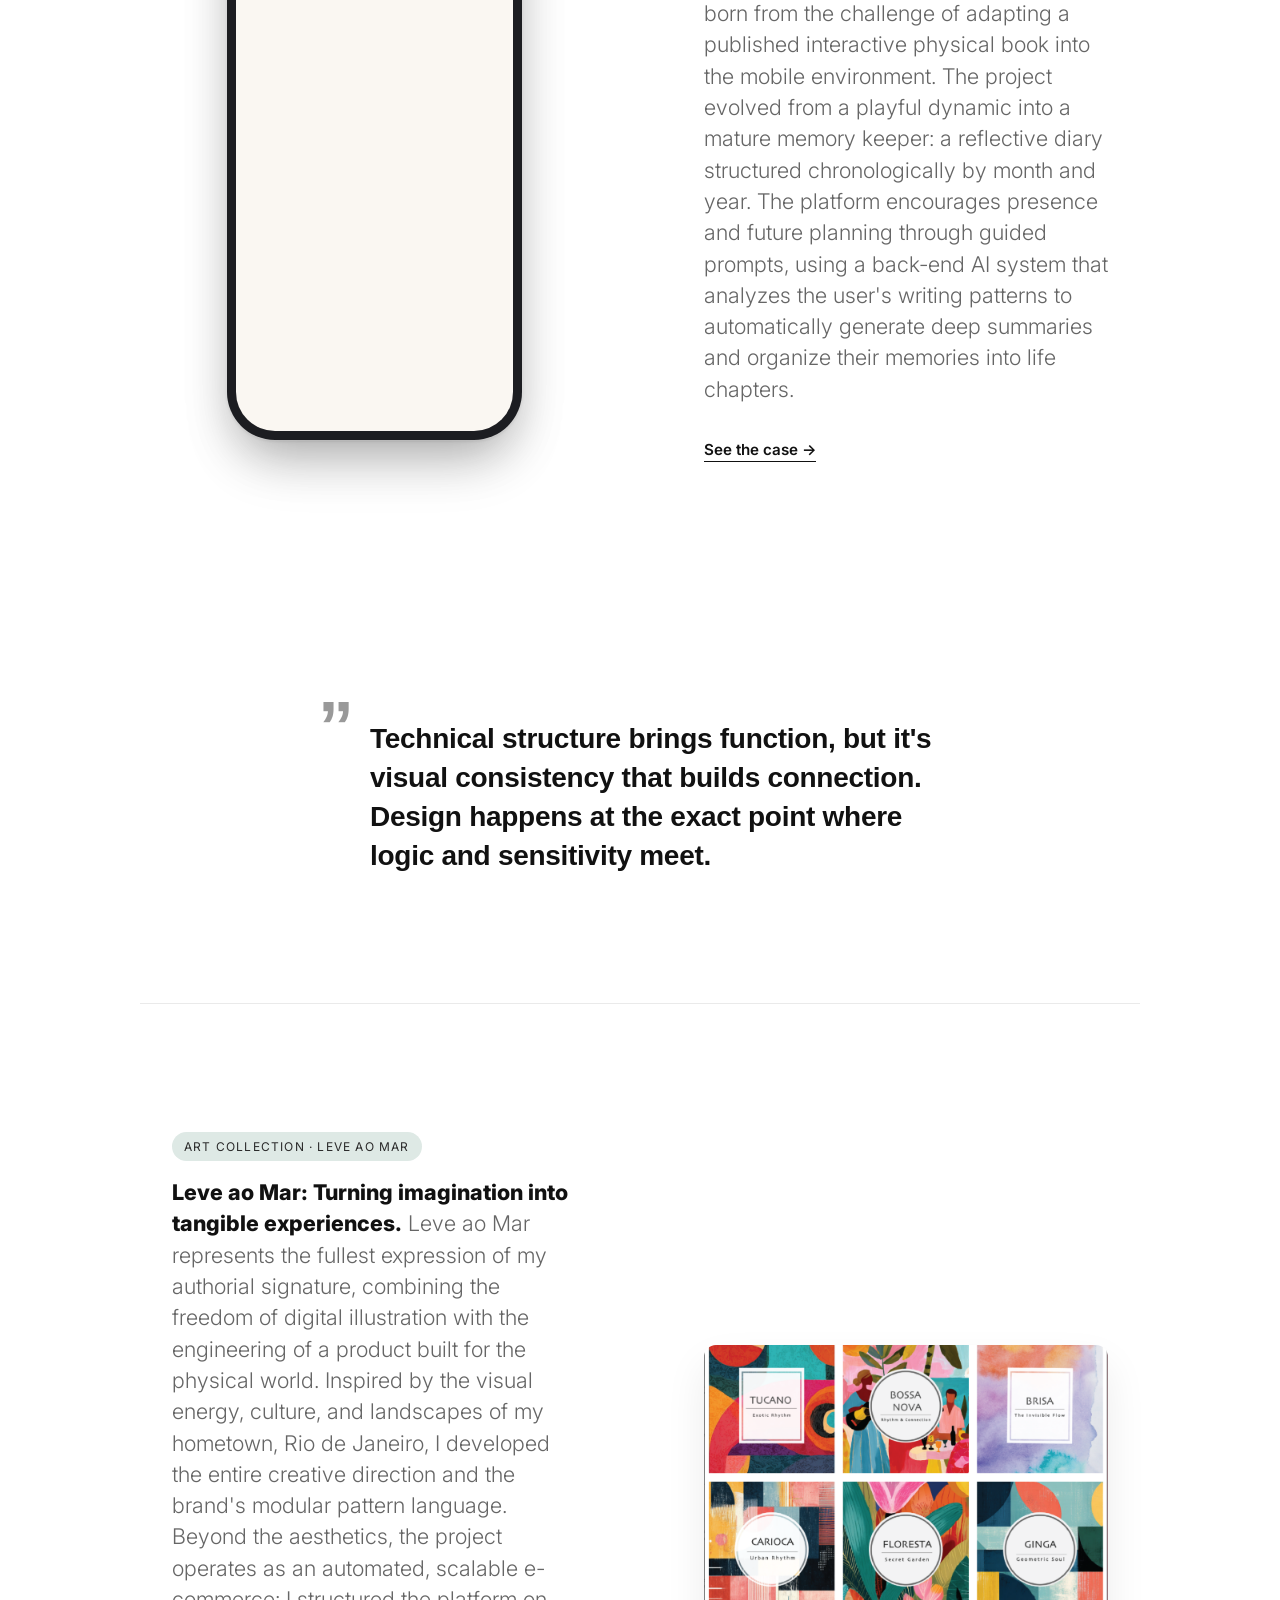
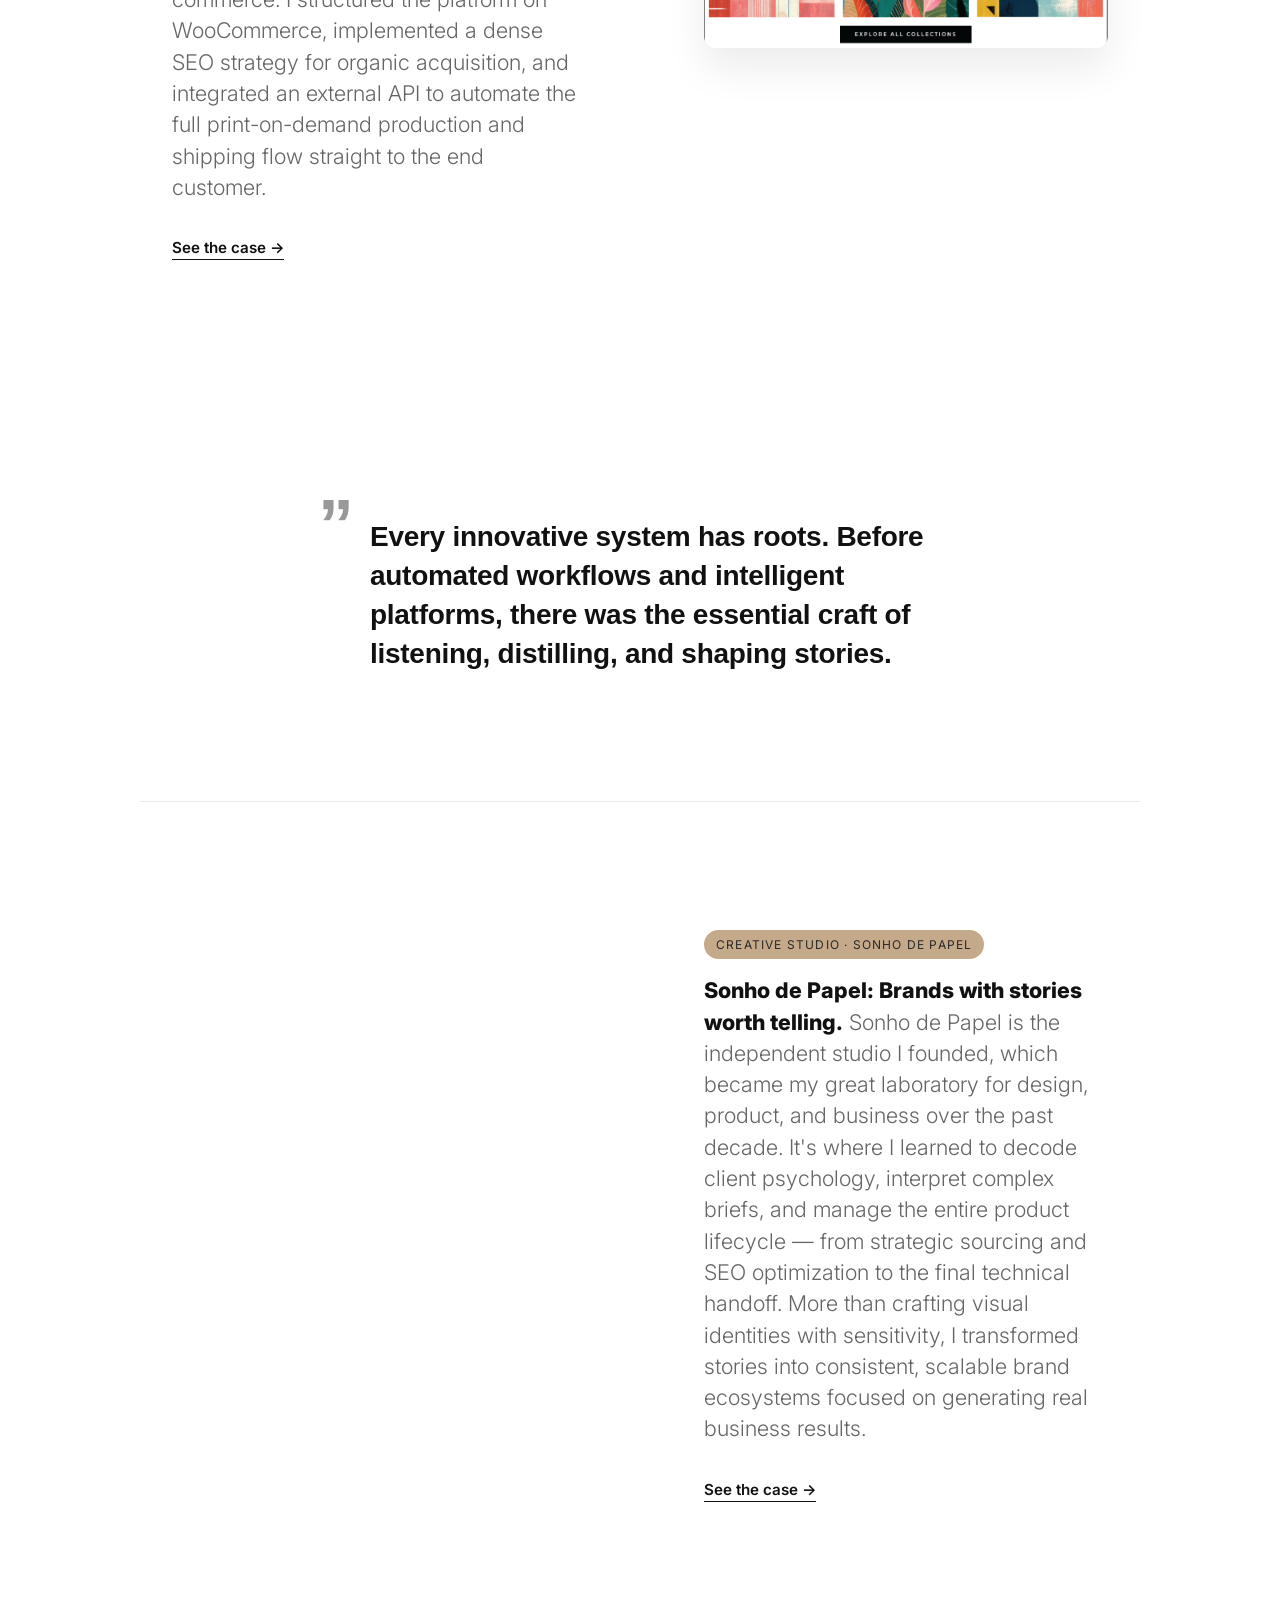
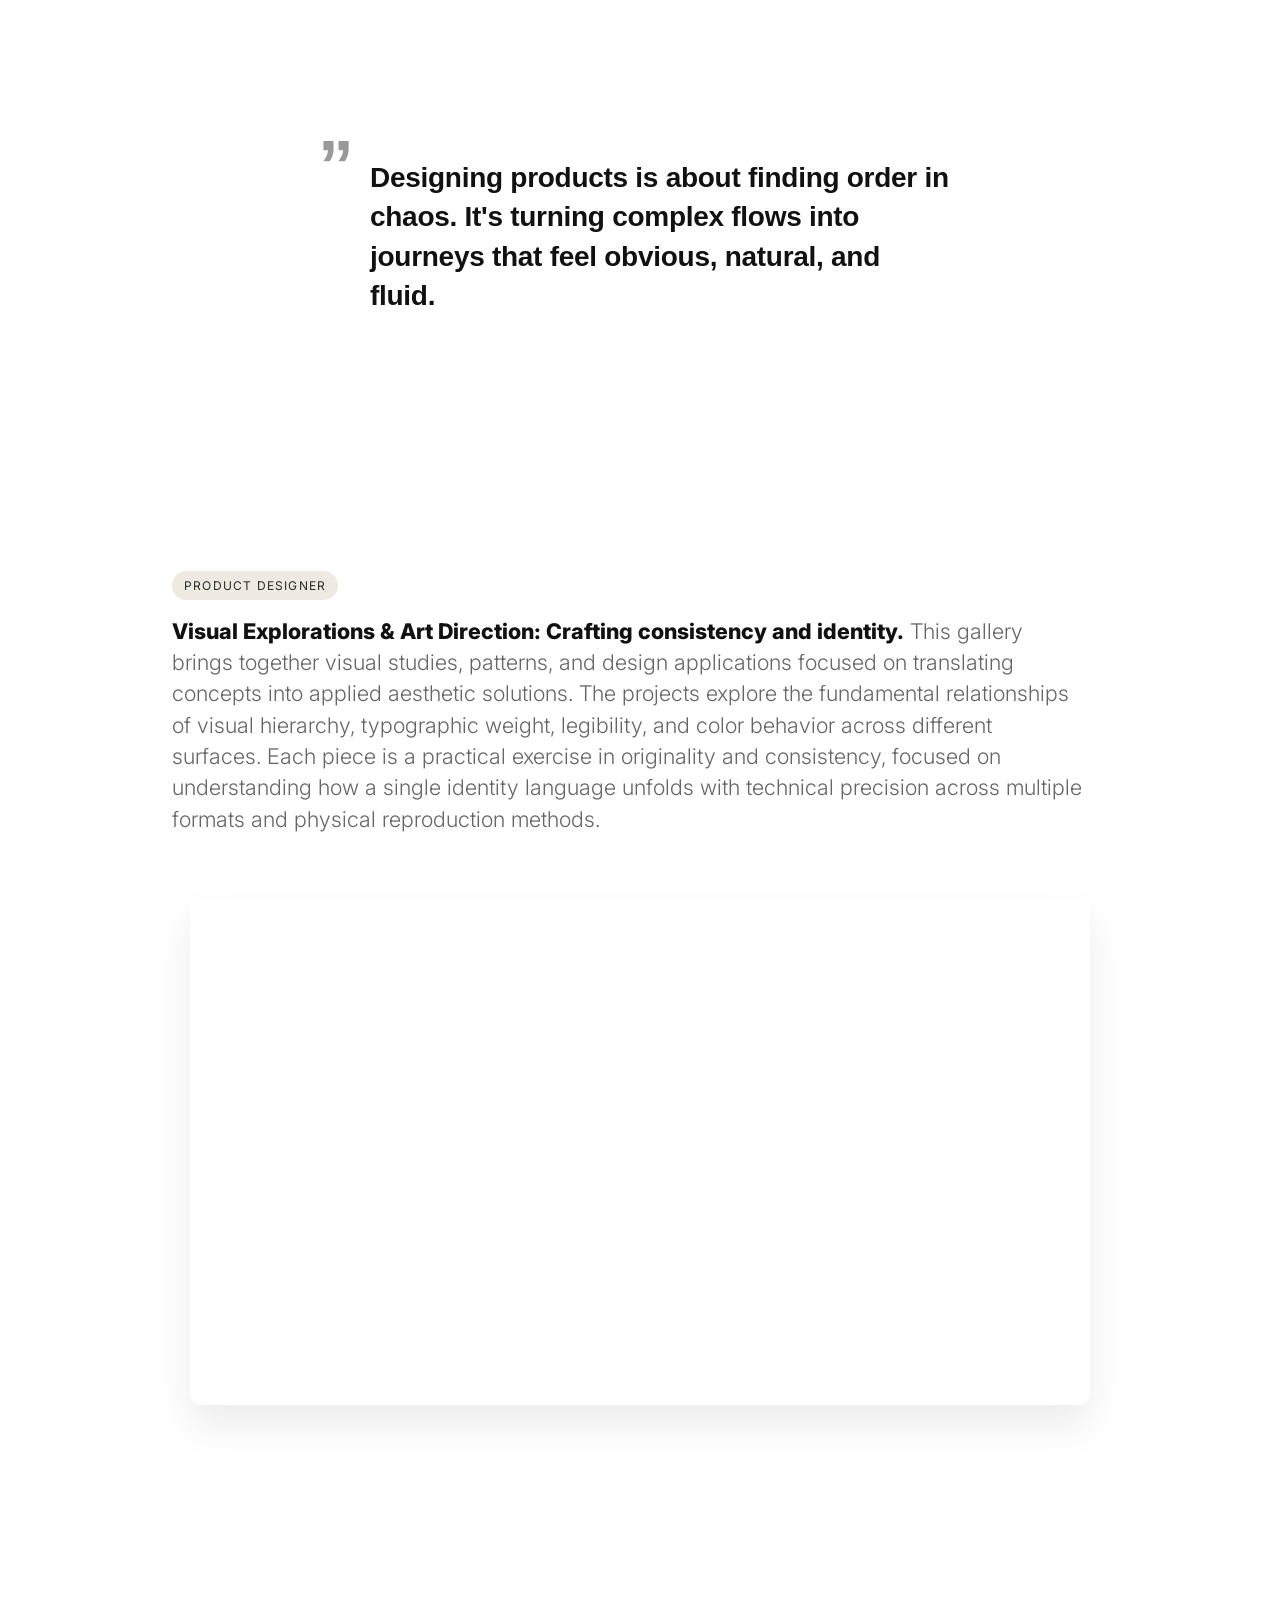
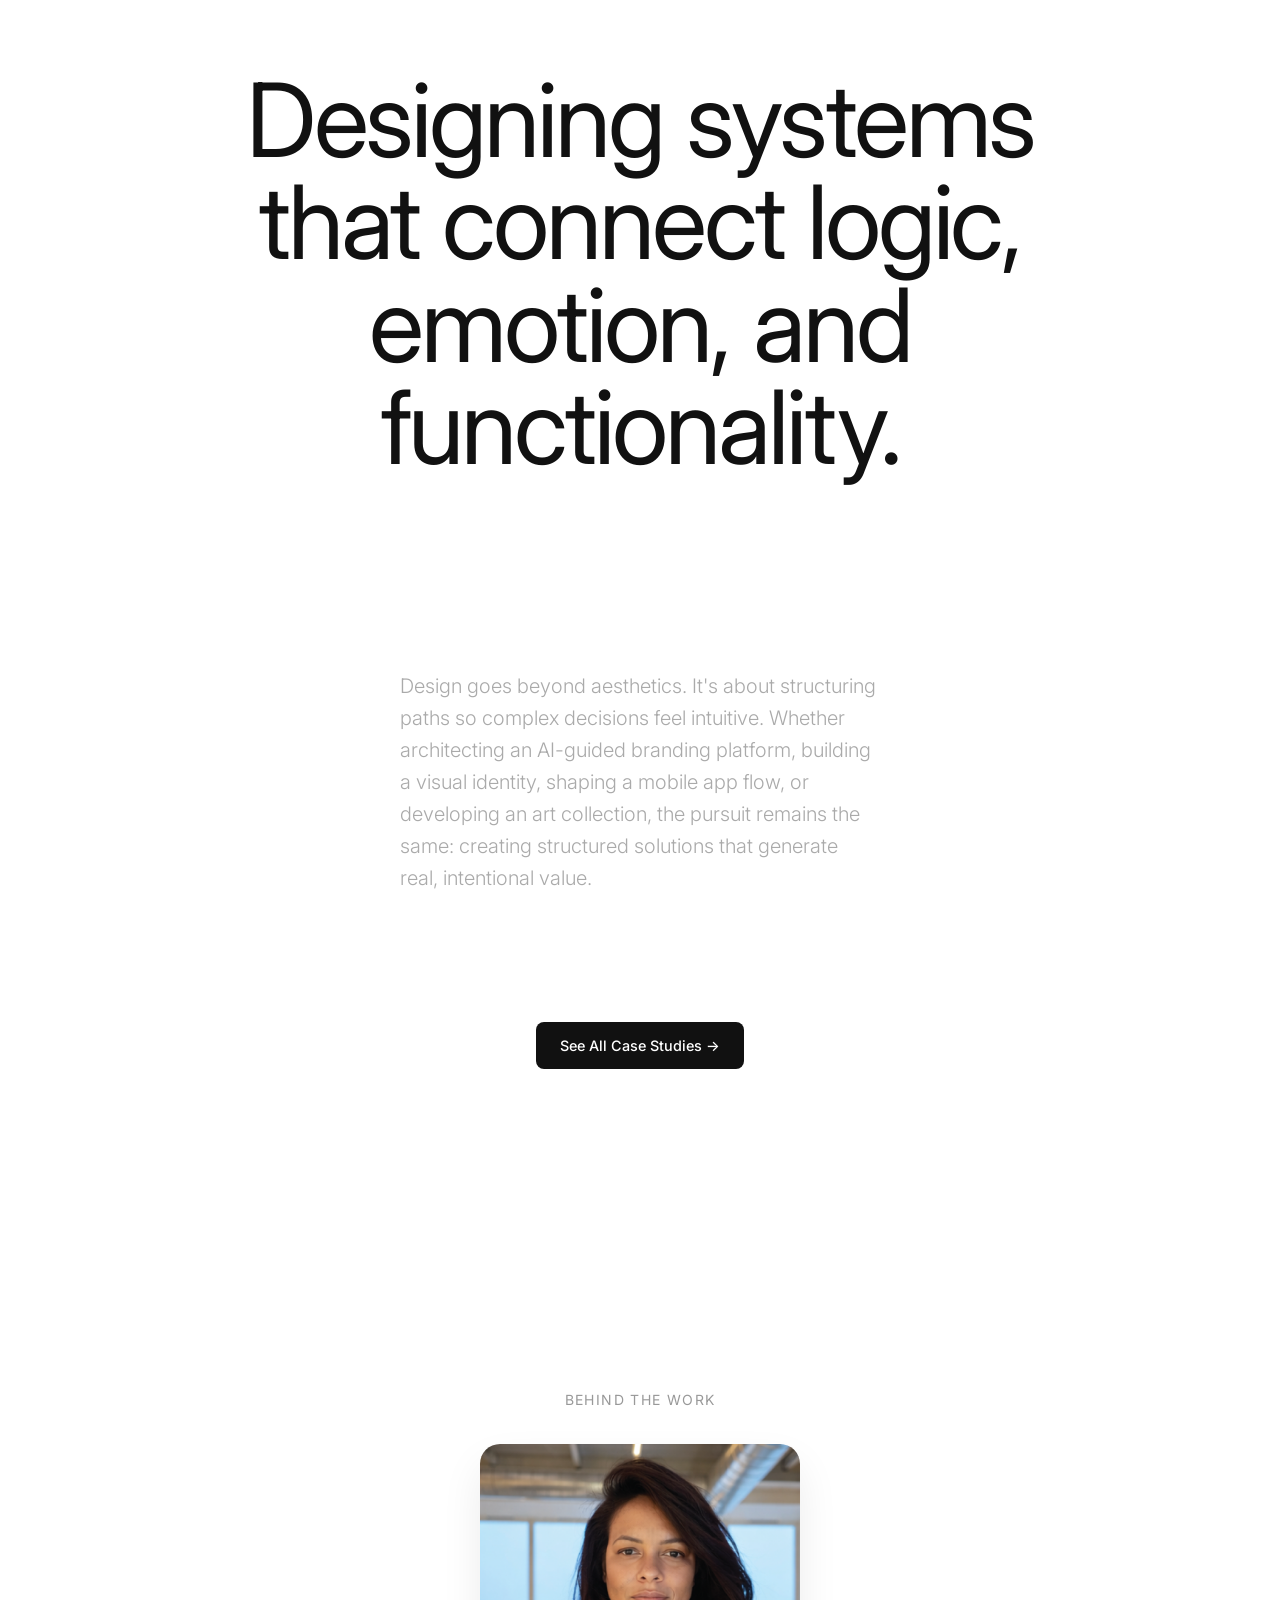
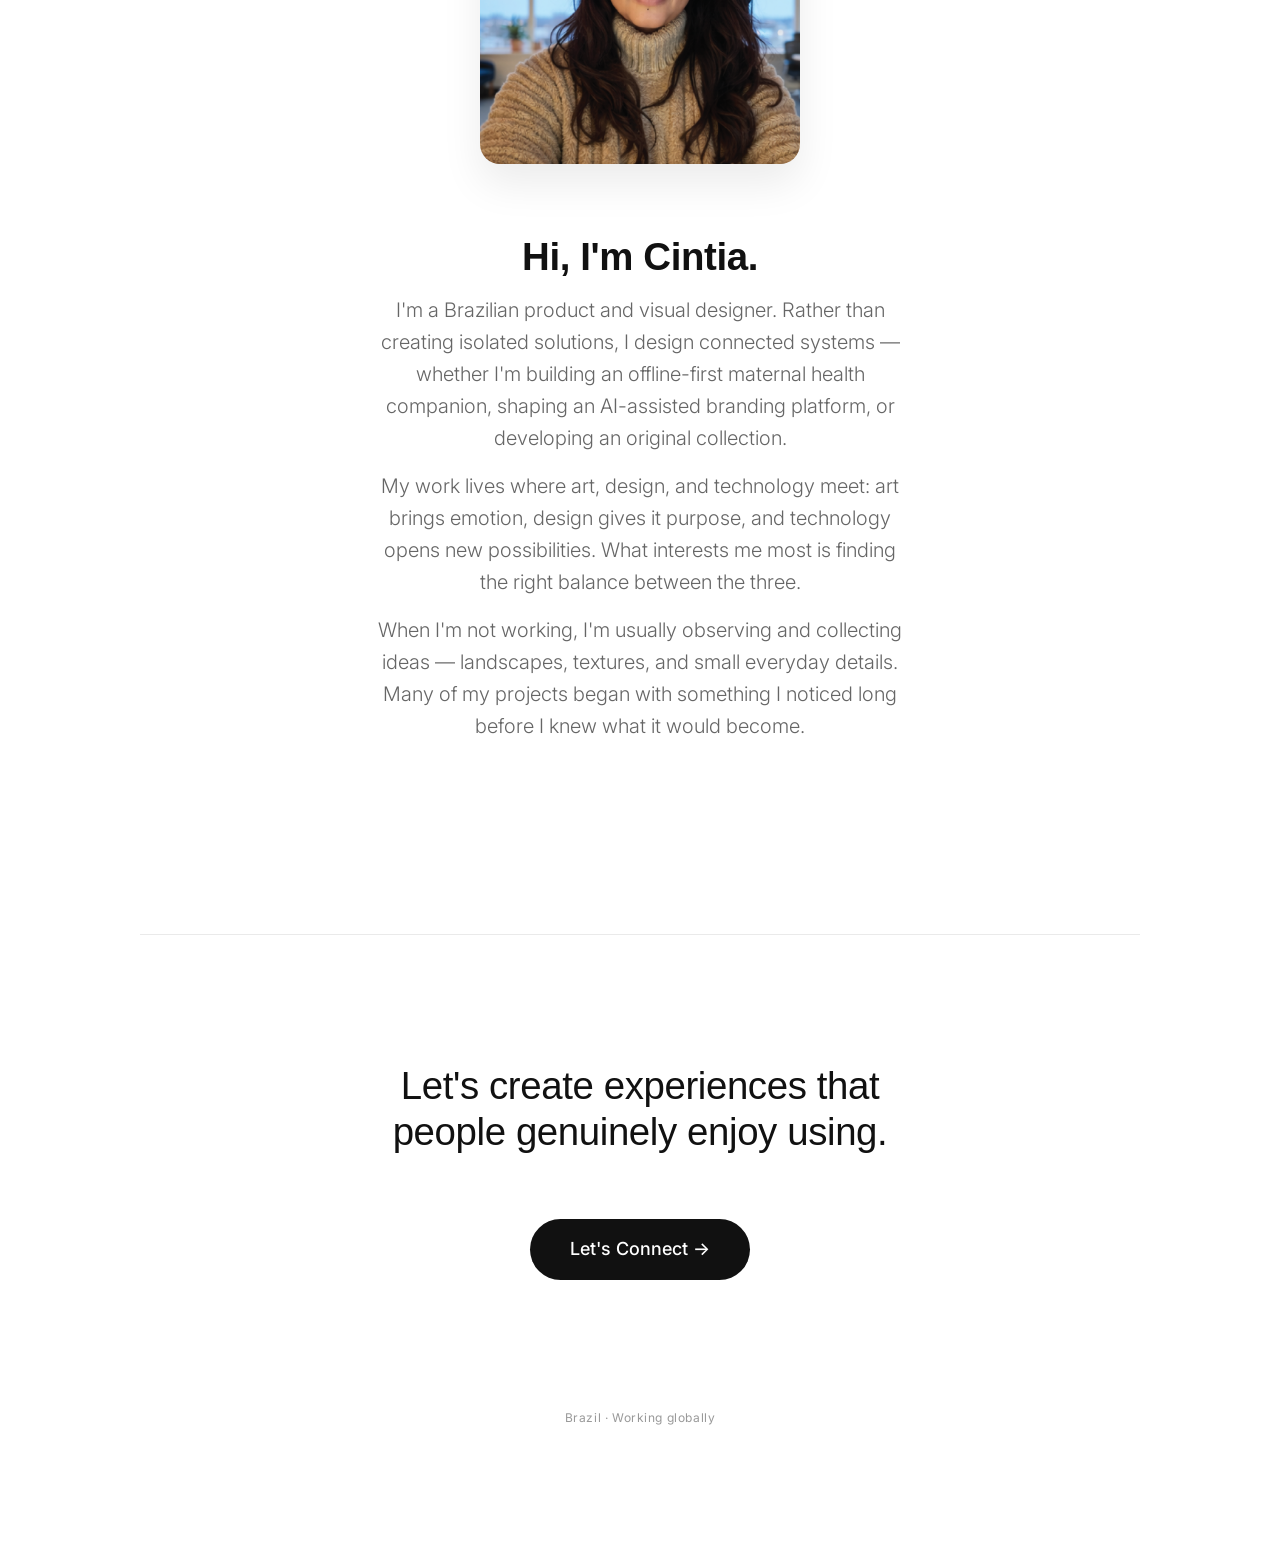
==== commit fc6911c0: "Add MAMAND case study, video preview, and grant-aligned portfolio refinements" ====
--- a/about.html
+++ b/about.html
@@ -402,6 +402,25 @@
       padding: 0;
     }
 
+    /* Framed 16:9 mockup video cropped to vertical showcase */
+    .mamand-preview-wrapper {
+      max-width: 330px;
+      margin: 0 auto;
+      border-radius: 24px;
+      overflow: hidden;
+      box-shadow: 0 20px 45px rgba(0, 0, 0, 0.1);
+      aspect-ratio: 9 / 16;
+      background-color: #EAE8DF;
+    }
+
+    .mamand-preview-wrapper video {
+      width: 100%;
+      height: 100%;
+      display: block;
+      object-fit: cover;
+      object-position: center;
+    }
+
     /* Mobile Adjustments */
     @media (max-width: 768px) {
       .manifesto-section {
@@ -444,13 +463,40 @@
         <div class="mini-identity-name">Cintia Pettersen</div>
         <span class="mini-identity-role role-flip" data-lang="en">Product &bull; UX &bull; Brand Systems</span>
         <span class="mini-identity-role role-flip" data-lang="pt">Produto &bull; UX &bull; Sistemas de Marca</span>
-        <p class="opening-bio" data-lang="en">For over ten years, I've developed visual identities, brand systems, and creative projects, connecting strategy, image, and narrative. My work spans from creating brands and collections to developing experiences and original products.</p>
-        <p class="opening-bio" data-lang="pt">Há mais de dez anos, desenvolvo identidades visuais, sistemas de marca e projetos criativos, conectando estratégia, imagem e narrativa. Meu trabalho vai da criação de marcas e coleções ao desenvolvimento de experiências e produtos autorais.</p>
+        <p class="opening-bio" data-lang="en">For over ten years, I've designed brand systems, digital products, and human-centered platforms — connecting product strategy, interface design, front-end implementation, and responsible AI workflows.</p>
+        <p class="opening-bio" data-lang="pt">Há mais de dez anos, desenvolvo sistemas de marca, produtos digitais e plataformas centradas nas pessoas — conectando estratégia de produto, design de interface, implementação front-end e fluxos guiados por IA.</p>
+      </div>
+    </section>
+
+    <!-- MAMAND: Maternal & Infant Health -->
+    <section class="container work-block">
+      <div>
+        <div class="work-tag" style="background-color: #E8D5C8;" data-lang="en">Maternal &amp; Infant Health &middot; MAMAND</div>
+        <div class="work-tag" style="background-color: #E8D5C8;" data-lang="pt">Saúde Materno-Infantil &middot; MAMAND</div>
+        <p class="work-text" data-lang="en"><strong>MAMAND: Supporting the mother-baby dyad across the first 1,000 days.</strong> MAMAND is an open-source, offline-first digital companion designed to bridge everyday family life and primary healthcare services. Unlike traditional baby trackers, it places maternal well-being at the center — combining simple daily emotional check-ins, pregnancy and infant care journals, practical support network coordination, and exportable summaries for medical visits. Built as a zero-login Progressive Web App (React &amp; TypeScript) with local-first storage and 179 automated tests, it protects family privacy in low-connectivity contexts while exploring safety-first, evidence-grounded AI governance.</p>
+        <p class="work-text" data-lang="pt"><strong>MAMAND: Cuidado acessível para a dupla mãe-bebê nos primeiros 1.000 dias.</strong> O MAMAND é um companheiro digital de código aberto e foco offline, projetado para conectar o cotidiano familiar aos serviços de saúde. Diferente dos aplicativos tradicionais de acompanhamento infantil, ele coloca o bem-estar materno no centro — unindo registros emocionais diários, diários da gestação e do bebê, organização prática da rede de apoio e resumos exportáveis para consultas. Construído como um PWA sem login (React e TypeScript), com armazenamento local e 179 testes automatizados, garante privacidade mesmo com acesso limitado à internet, aliado a uma frente experimental de IA responsável pautada pela segurança clínica.</p>
+        <div style="display: flex; flex-wrap: wrap; gap: 1.5rem; align-items: center;">
+          <a href="cases-mamand.html" class="work-link" data-lang="en">See the case →</a>
+          <a href="cases-mamand.html" class="work-link" data-lang="pt">Ver o case →</a>
+          <a href="https://mamand.app" target="_blank" rel="noopener noreferrer" class="work-link" style="color: var(--text-secondary); border-bottom-color: var(--text-tertiary);" data-lang="en">mamand.app ↗</a>
+          <a href="https://mamand.app" target="_blank" rel="noopener noreferrer" class="work-link" style="color: var(--text-secondary); border-bottom-color: var(--text-tertiary);" data-lang="pt">mamand.app ↗</a>
+        </div>
+      </div>
+      <div class="mamand-preview-wrapper">
+        <video src="assets/images/mamand/mamand-mockup.mp4" autoplay loop muted playsinline preload="metadata"></video>
+      </div>
+    </section>
+
+    <!-- Narrative: bridge to Baby Kangoo -->
+    <section class="container">
+      <div class="narrative-card reveal">
+        <p data-lang="en">Technology in healthcare must do more than store data. It should respect vulnerability, protect privacy, and bring clarity to the moments between clinical visits.</p>
+        <p data-lang="pt">A tecnologia na saúde precisa fazer mais do que armazenar dados. Ela deve respeitar vulnerabilidades, proteger a privacidade e trazer clareza ao intervalo entre as consultas.</p>
       </div>
     </section>
 
     <!-- Baby Kangoo: Care & Childhood -->
-    <section class="container work-block">
+    <section class="container work-block reverse">
       <div>
         <div class="work-tag" style="background-color: #CAD7CD;" data-lang="en">Parenthood &middot; Baby Kangoo</div>
         <div class="work-tag" style="background-color: #CAD7CD;" data-lang="pt">Parentalidade &middot; Baby Kangoo</div>
@@ -477,7 +523,7 @@
     </section>
 
     <!-- The Brand Box -->
-    <section class="container work-block reverse">
+    <section class="container work-block">
       <div>
         <div class="work-tag" style="background-color: #BBC7D5;" data-lang="en">AI-Assisted Branding &middot; The Brand Box</div>
         <div class="work-tag" style="background-color: #BBC7D5;" data-lang="pt">Branding Assistido por IA &middot; The Brand Box</div>
@@ -500,7 +546,7 @@
     </section>
 
     <!-- My Year, My Story -->
-    <section class="container work-block">
+    <section class="container work-block reverse">
       <div>
         <div class="work-tag" style="background-color: #F2E0D1;" data-lang="en">Reflective Journaling &middot; My Year, My Story</div>
         <div class="work-tag" style="background-color: #F2E0D1;" data-lang="pt">Diário Reflexivo &middot; My Year, My Story</div>
@@ -527,7 +573,7 @@
     </section>
 
     <!-- Leve ao Mar -->
-    <section class="container work-block reverse">
+    <section class="container work-block">
       <div>
         <div class="work-tag" style="background-color: #DEE9E5;" data-lang="en">Art Collection &middot; Leve ao Mar</div>
         <div class="work-tag" style="background-color: #DEE9E5;" data-lang="pt">Coleção de Arte &middot; Leve ao Mar</div>
@@ -548,7 +594,7 @@
     </section>
 
     <!-- Sonho de Papel: the foundation -->
-    <section class="container work-block">
+    <section class="container work-block reverse">
       <div>
         <div class="work-tag" style="background-color: #C4A98A;" data-lang="en">Creative Studio &middot; Sonho de Papel</div>
         <div class="work-tag" style="background-color: #C4A98A;" data-lang="pt">Estúdio Criativo &middot; Sonho de Papel</div>
@@ -613,7 +659,7 @@
       <h3 class="profile-h3" data-lang="en">Hi, I'm Cintia.</h3>
       <h3 class="profile-h3" data-lang="pt">Oi, sou a Cintia.</h3>
       <p class="profile-text" data-lang="en">
-        I'm a Brazilian visual designer based in Norway. Rather than creating isolated solutions, I design connected systems — whether I'm shaping an AI-assisted branding platform, developing a digital product, or building a collection of original patterns.
+        I'm a Brazilian product and visual designer. Rather than creating isolated solutions, I design connected systems — whether I'm building an offline-first maternal health companion, shaping an AI-assisted branding platform, or developing an original collection.
       </p>
       <p class="profile-text" data-lang="en">
         My work lives where art, design, and technology meet: art brings emotion, design gives it purpose, and technology opens new possibilities. What interests me most is finding the right balance between the three.
@@ -622,7 +668,7 @@
         When I'm not working, I'm usually observing and collecting ideas — landscapes, textures, and small everyday details. Many of my projects began with something I noticed long before I knew what it would become.
       </p>
       <p class="profile-text" data-lang="pt">
-        Sou uma designer visual brasileira baseada na Noruega. Em vez de criar soluções isoladas, desenho sistemas conectados — seja dando forma a uma plataforma de branding assistida por IA, desenvolvendo um produto digital ou construindo uma coleção de estampas autorais.
+        Sou uma designer brasileira de produto e identidade visual. Em vez de criar soluções isoladas, desenho sistemas conectados — seja construindo um companheiro digital de saúde materno-infantil, dando forma a uma plataforma de branding assistida por IA ou desenvolvendo uma coleção autoral.
       </p>
       <p class="profile-text" data-lang="pt">
         Meu trabalho vive onde arte, design e tecnologia se encontram: a arte traz a emoção, o design dá propósito a ela e a tecnologia abre novas possibilidades. O que mais me interessa é encontrar o equilíbrio certo entre os três.
@@ -644,10 +690,10 @@
       <a href="contact.html" class="btn btn-primary" style="font-size: 1.125rem; padding: 1rem 2.5rem; border-radius: 100px;" data-lang="pt">Vamos Conectar →</a>
 
       <div style="margin-top: var(--space-6); font-size: 0.75rem; color: var(--text-tertiary); letter-spacing: 0.05em;" data-lang="en">
-        Currently based in Norway &middot; Working globally
+        Brazil &middot; Working globally
       </div>
       <div style="margin-top: var(--space-6); font-size: 0.75rem; color: var(--text-tertiary); letter-spacing: 0.05em;" data-lang="pt">
-        Atualmente na Noruega &middot; Trabalhando globalmente
+        Brasil &middot; Trabalhando globalmente
       </div>
     </div>
   </main>
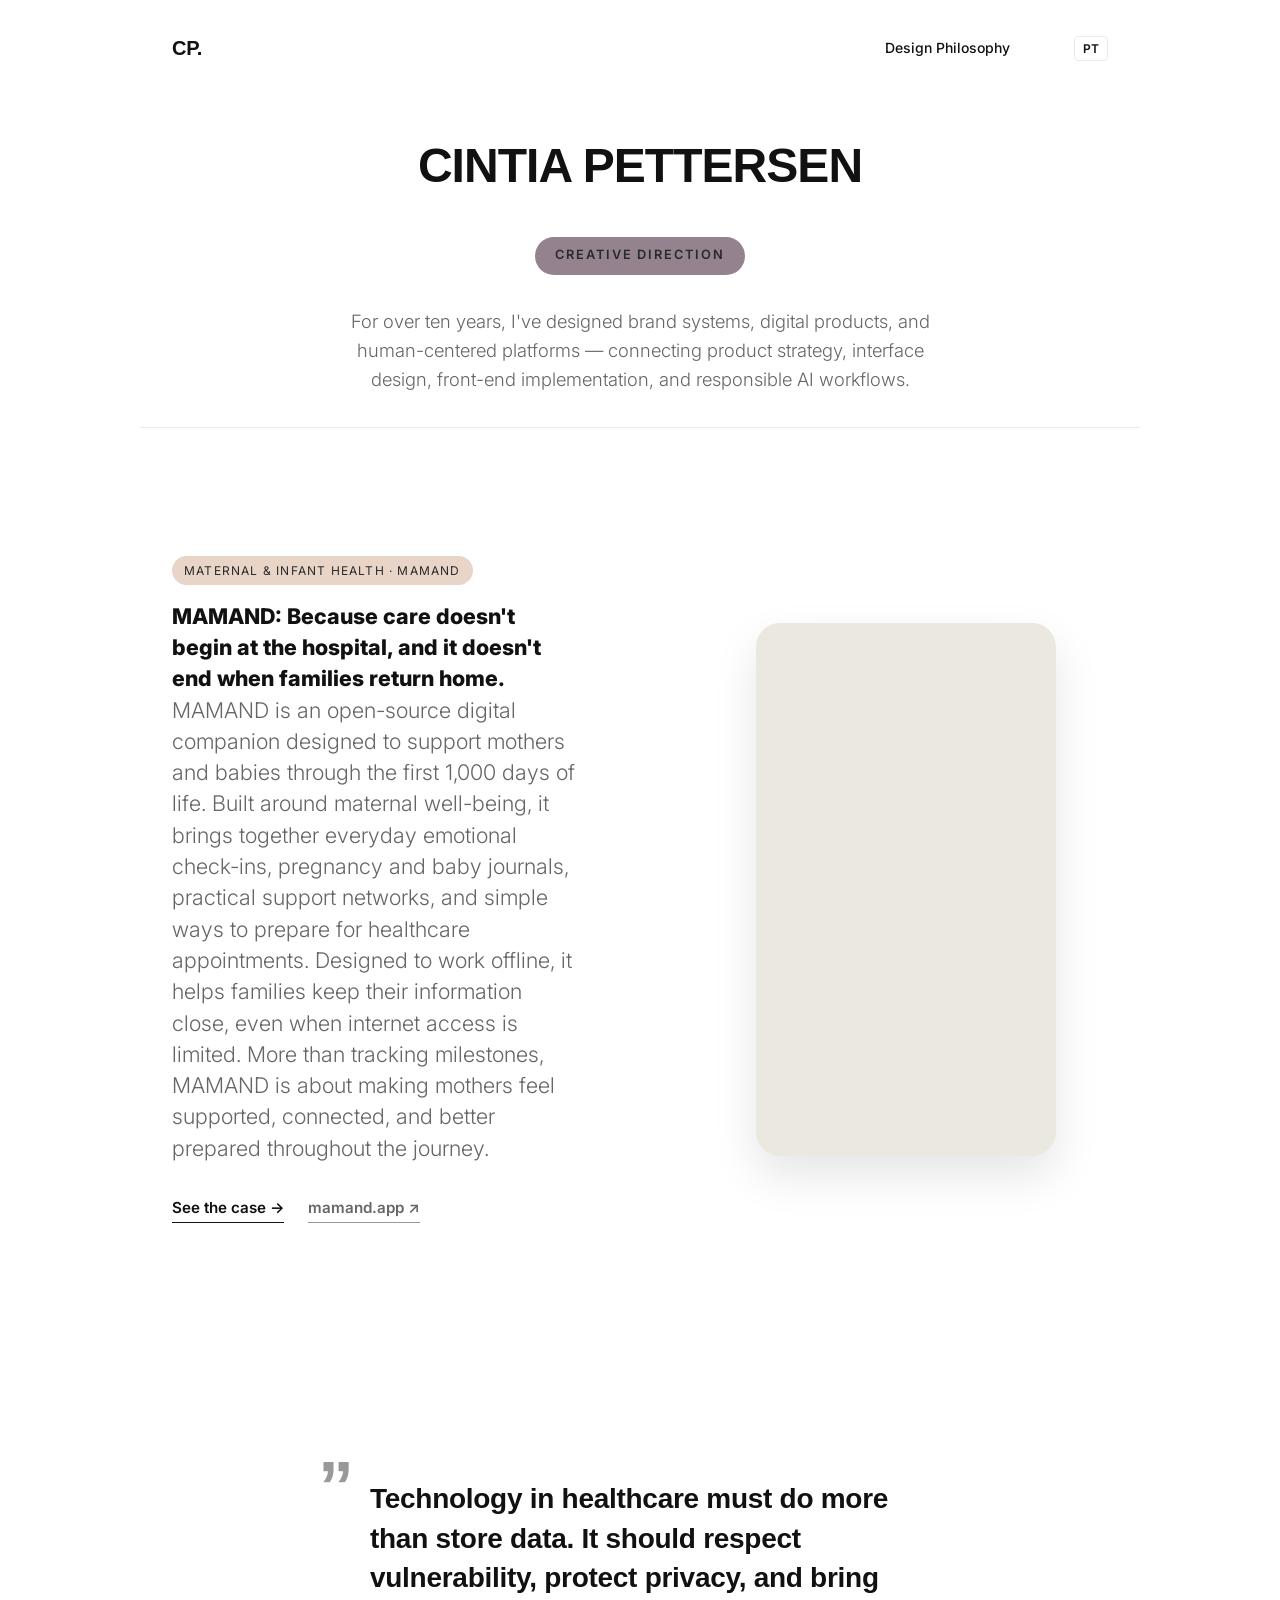
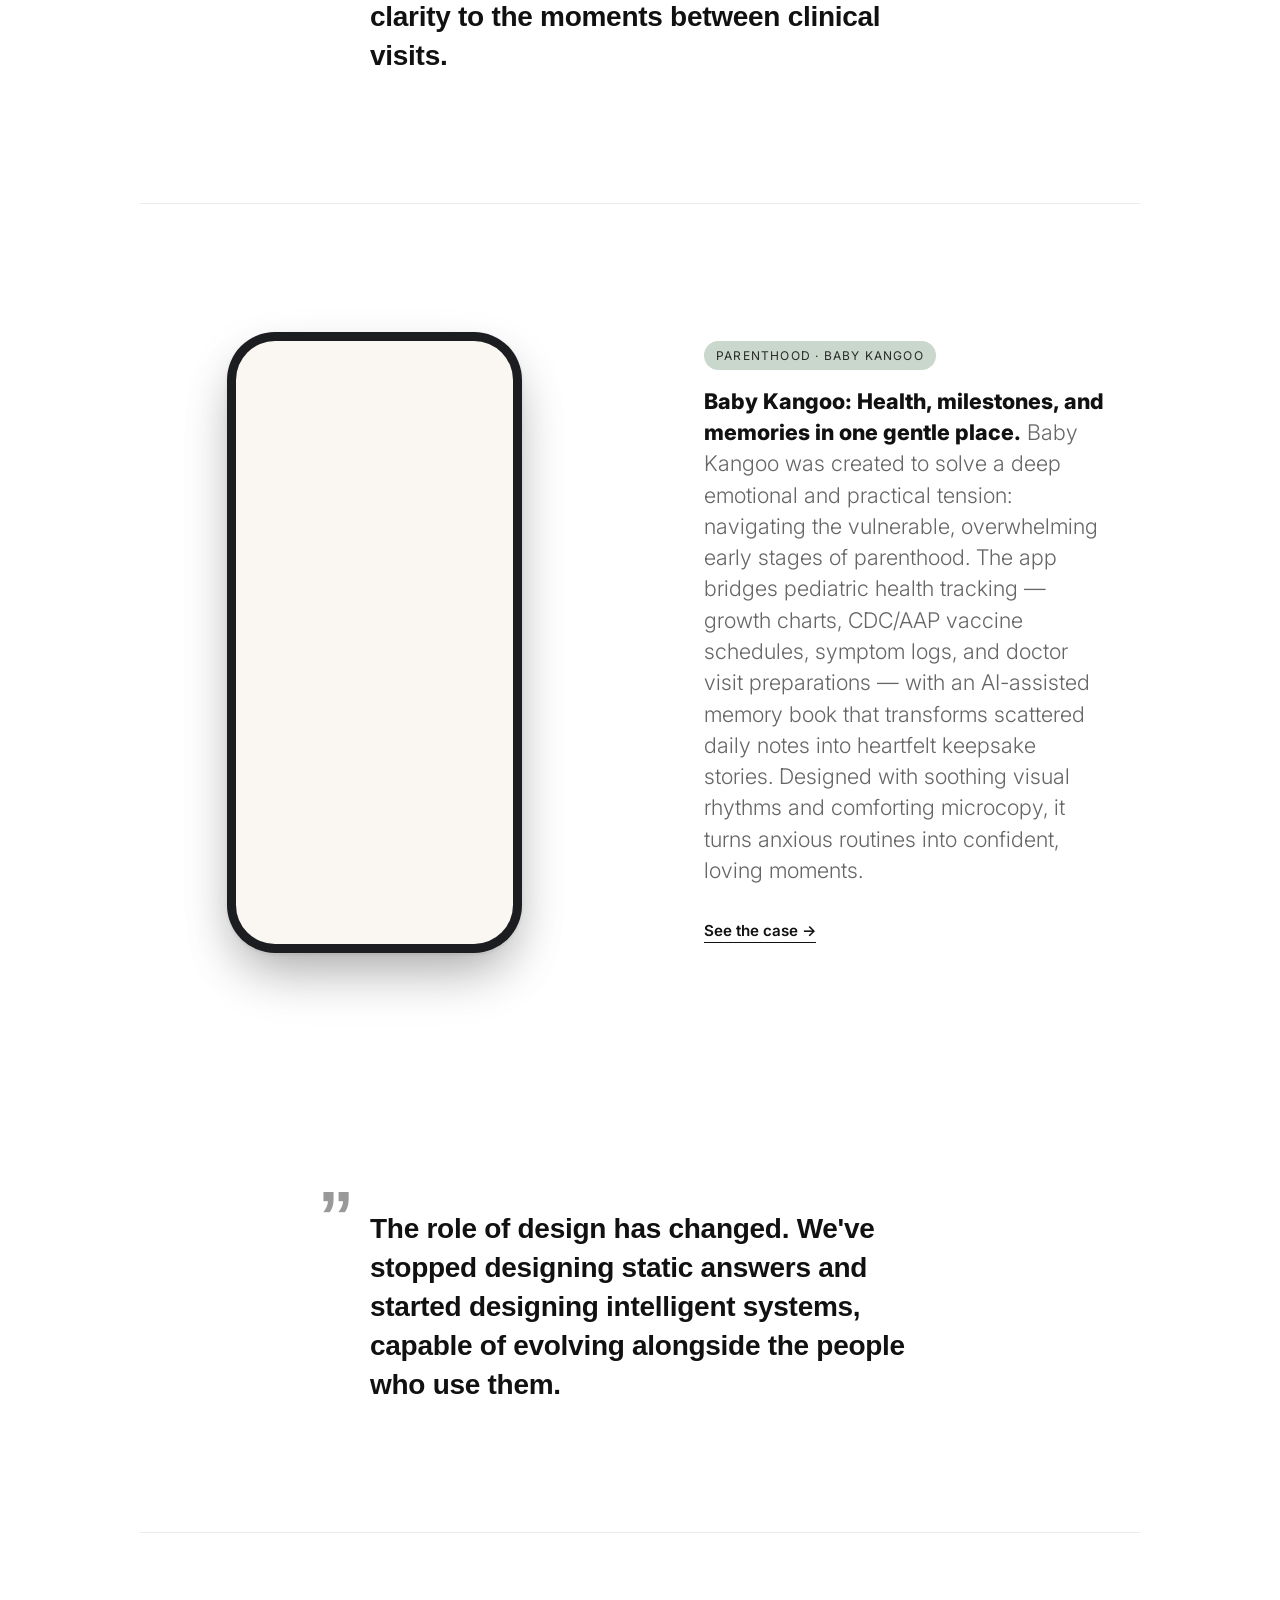
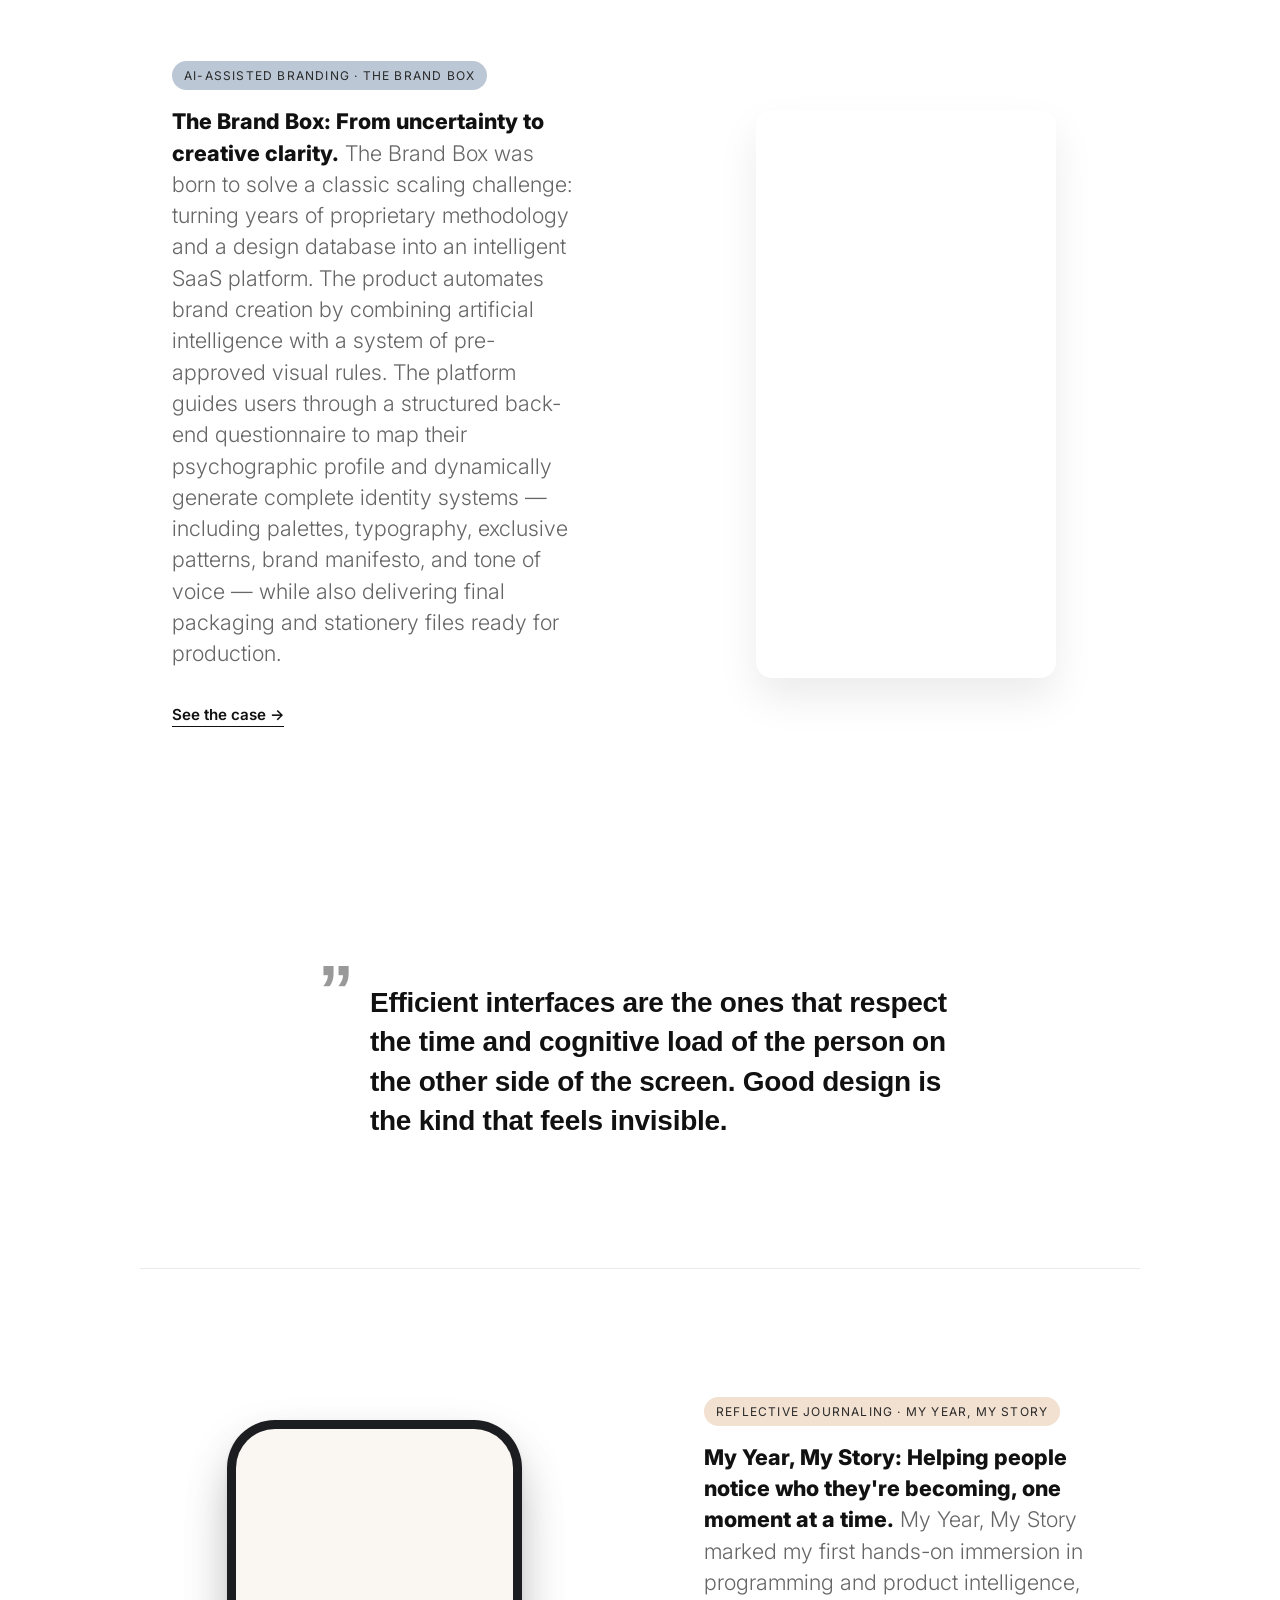
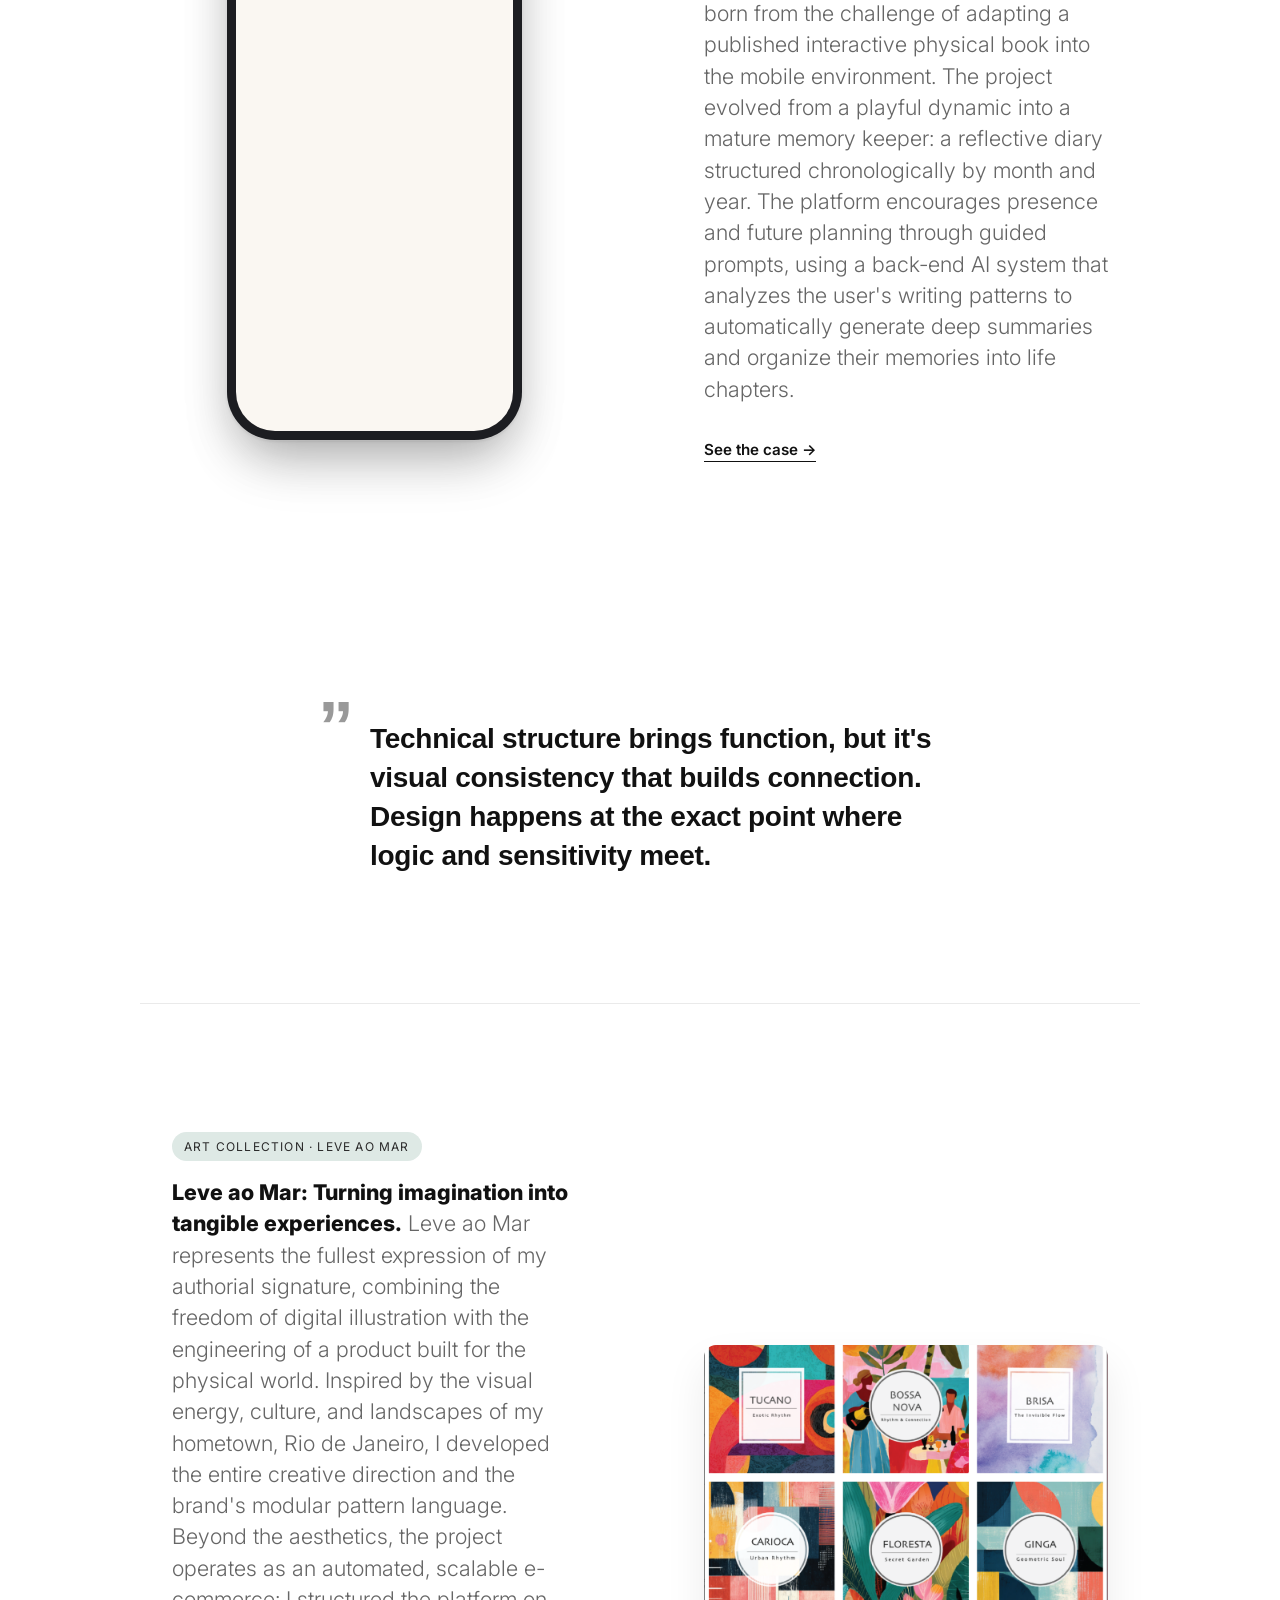
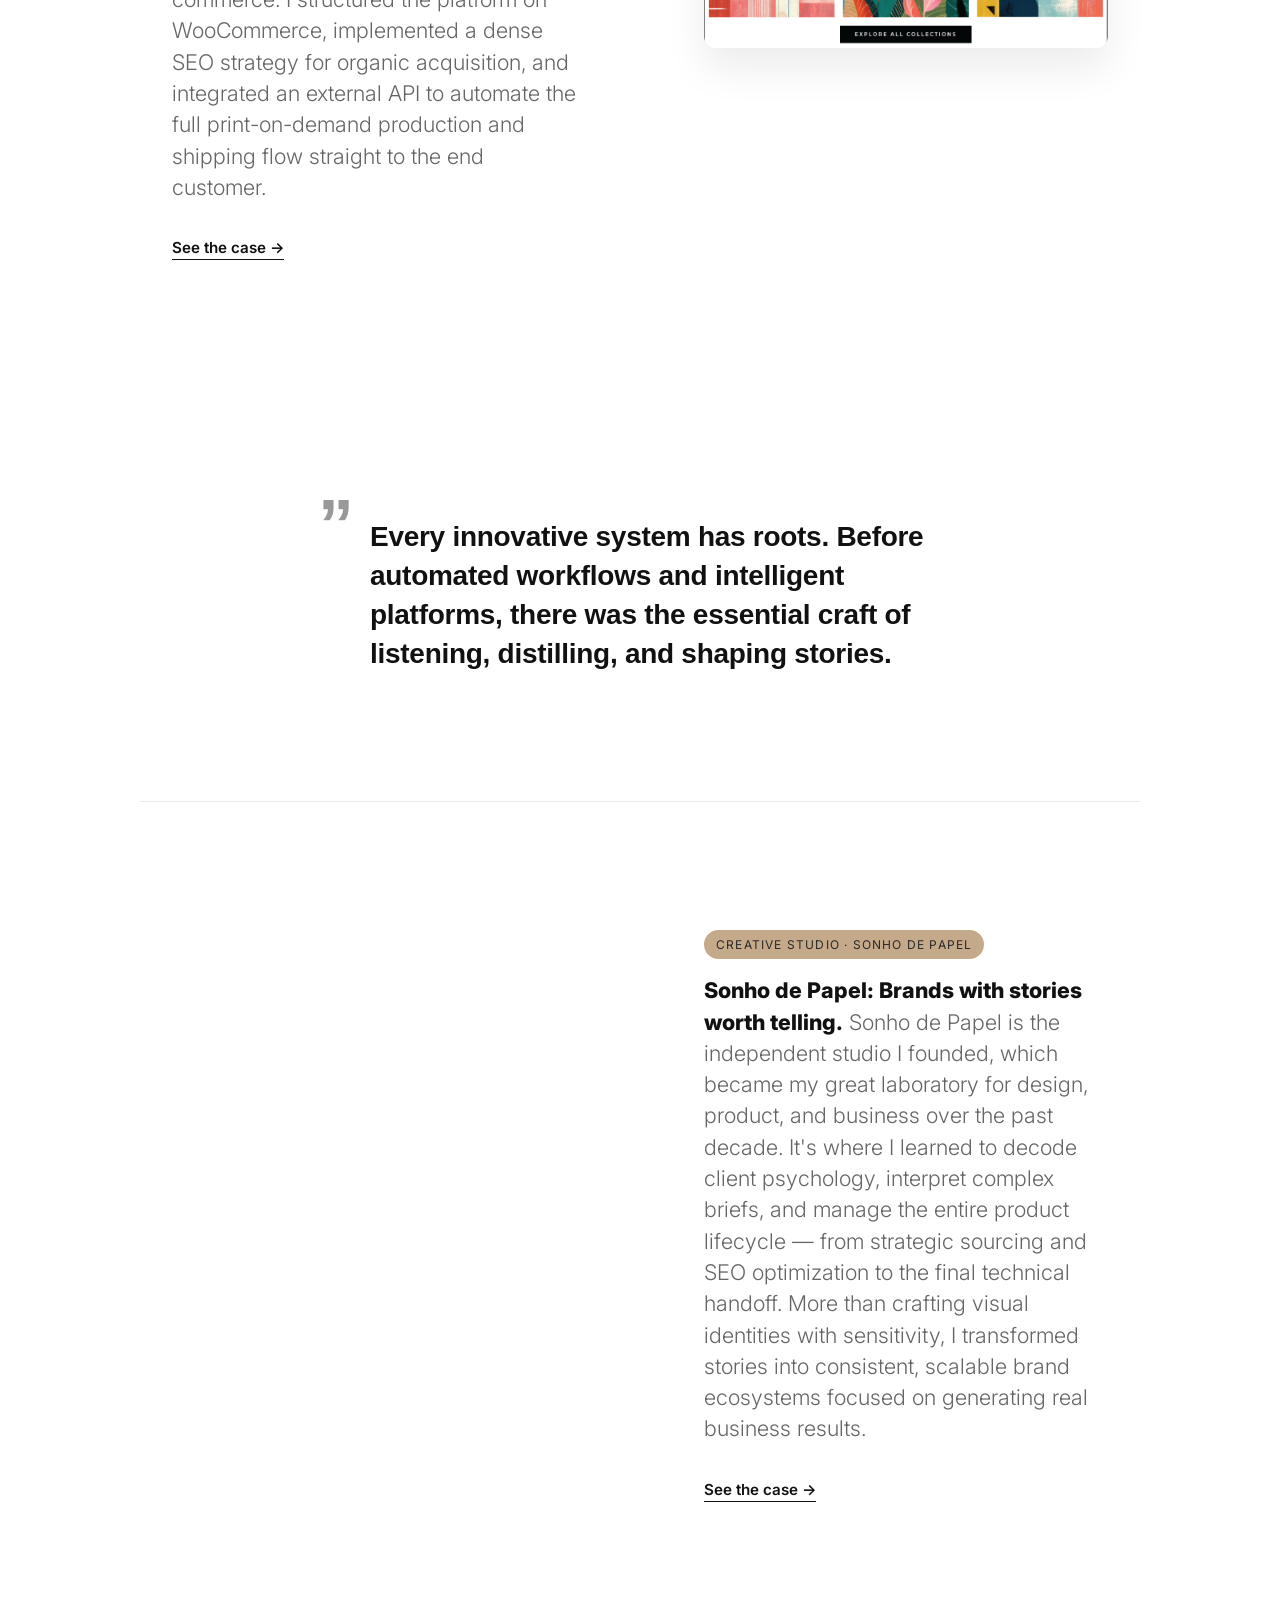
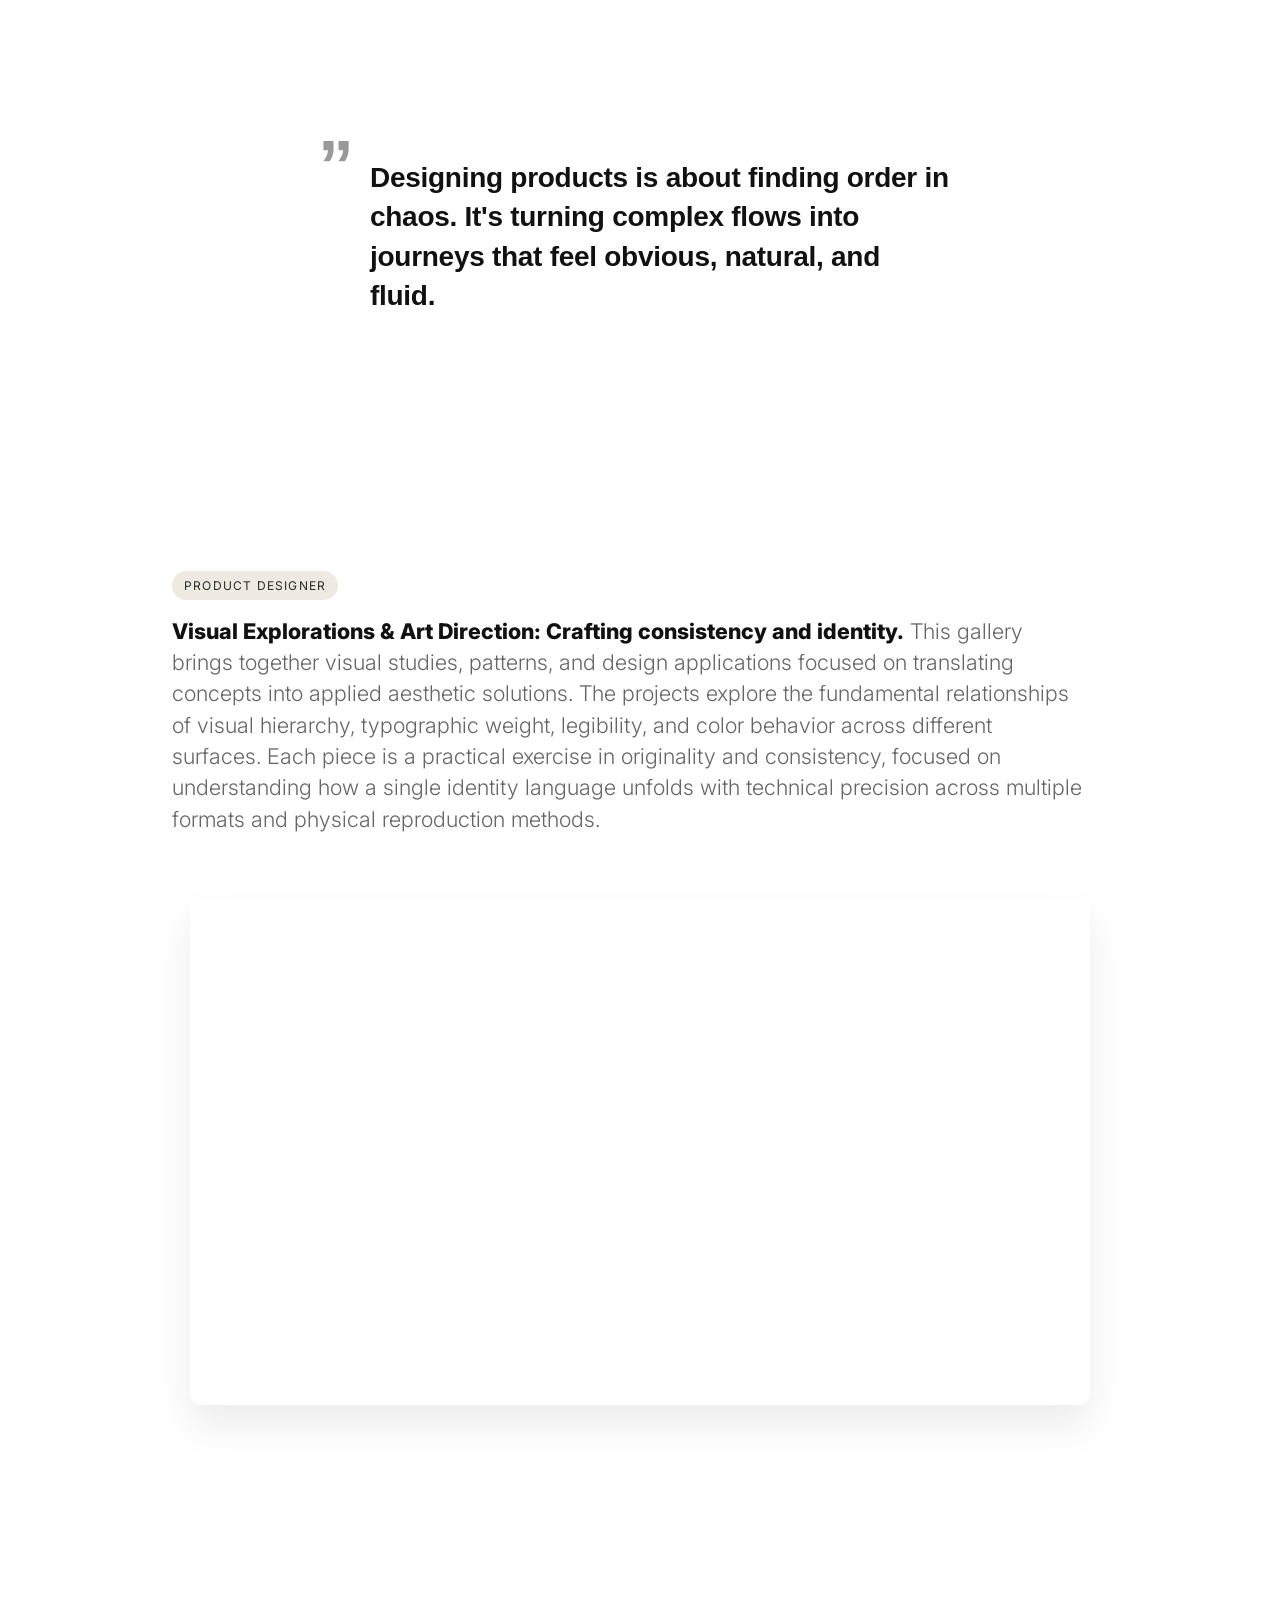
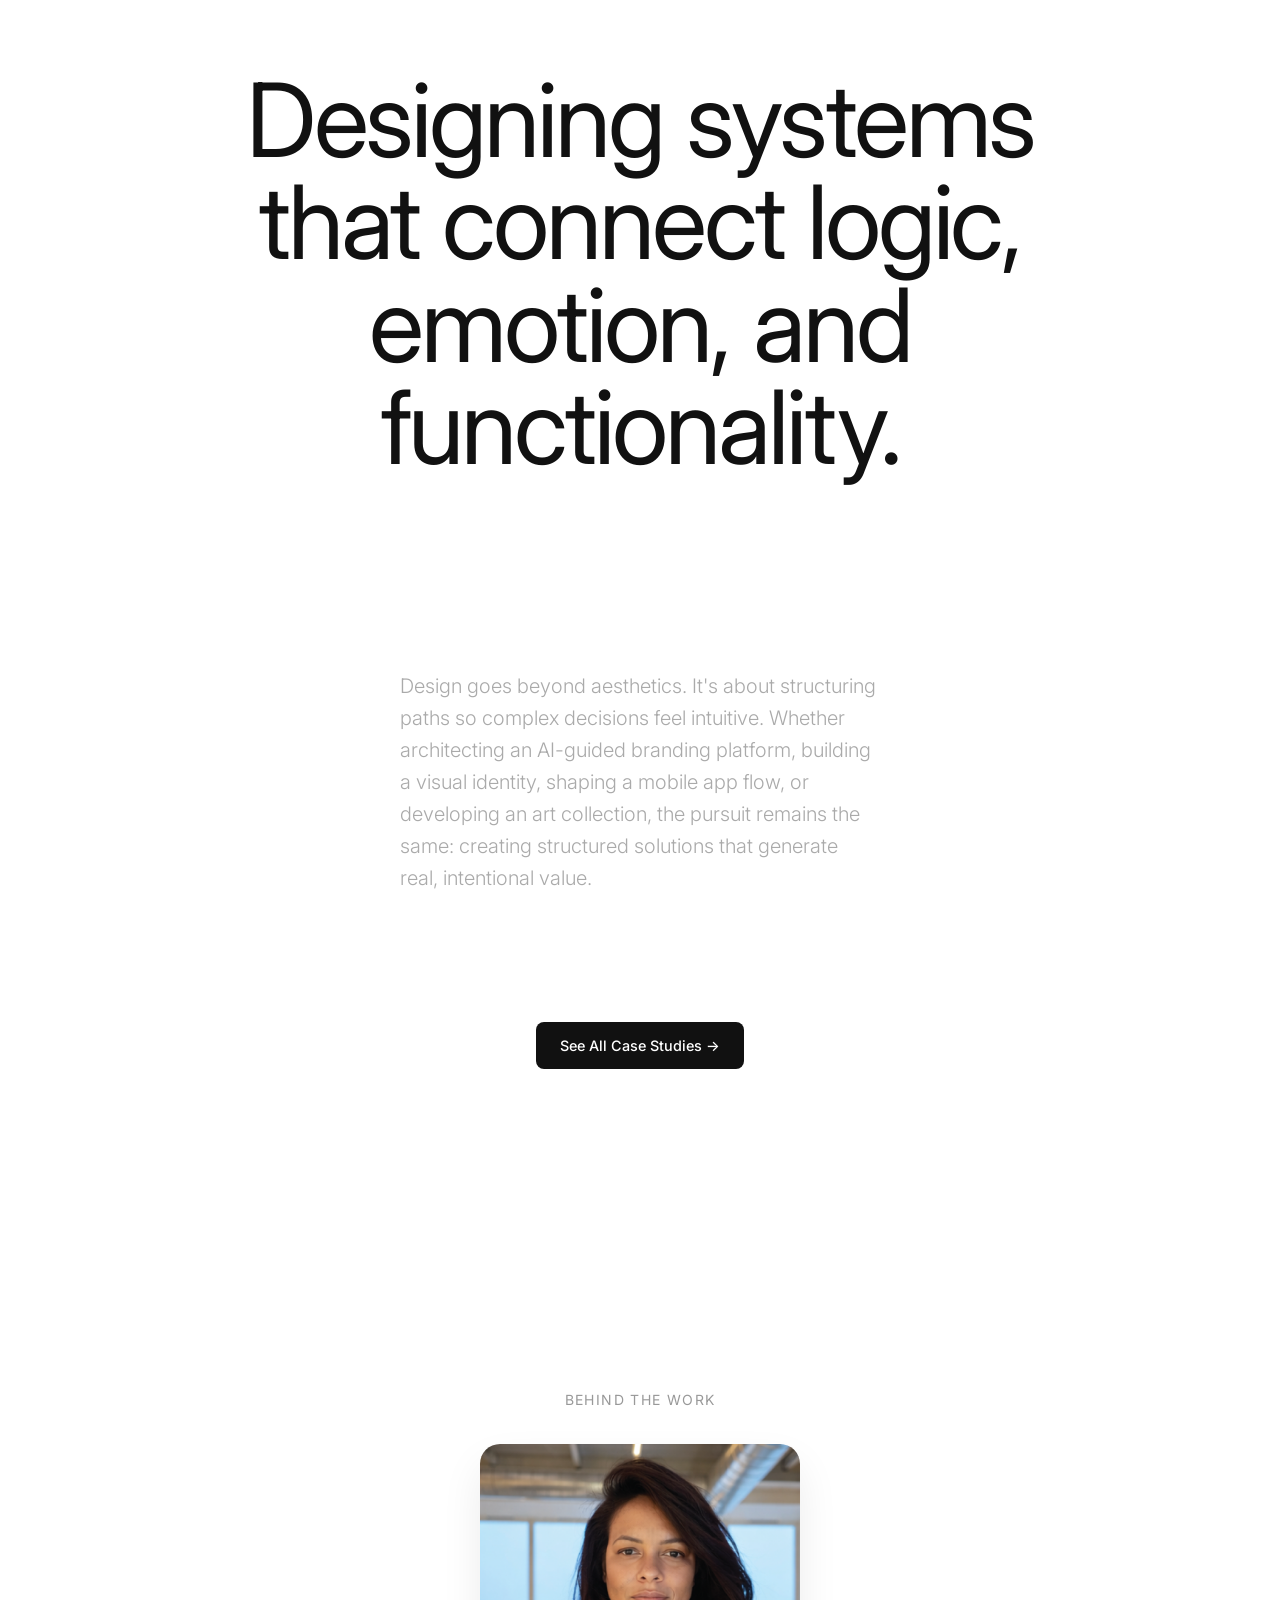
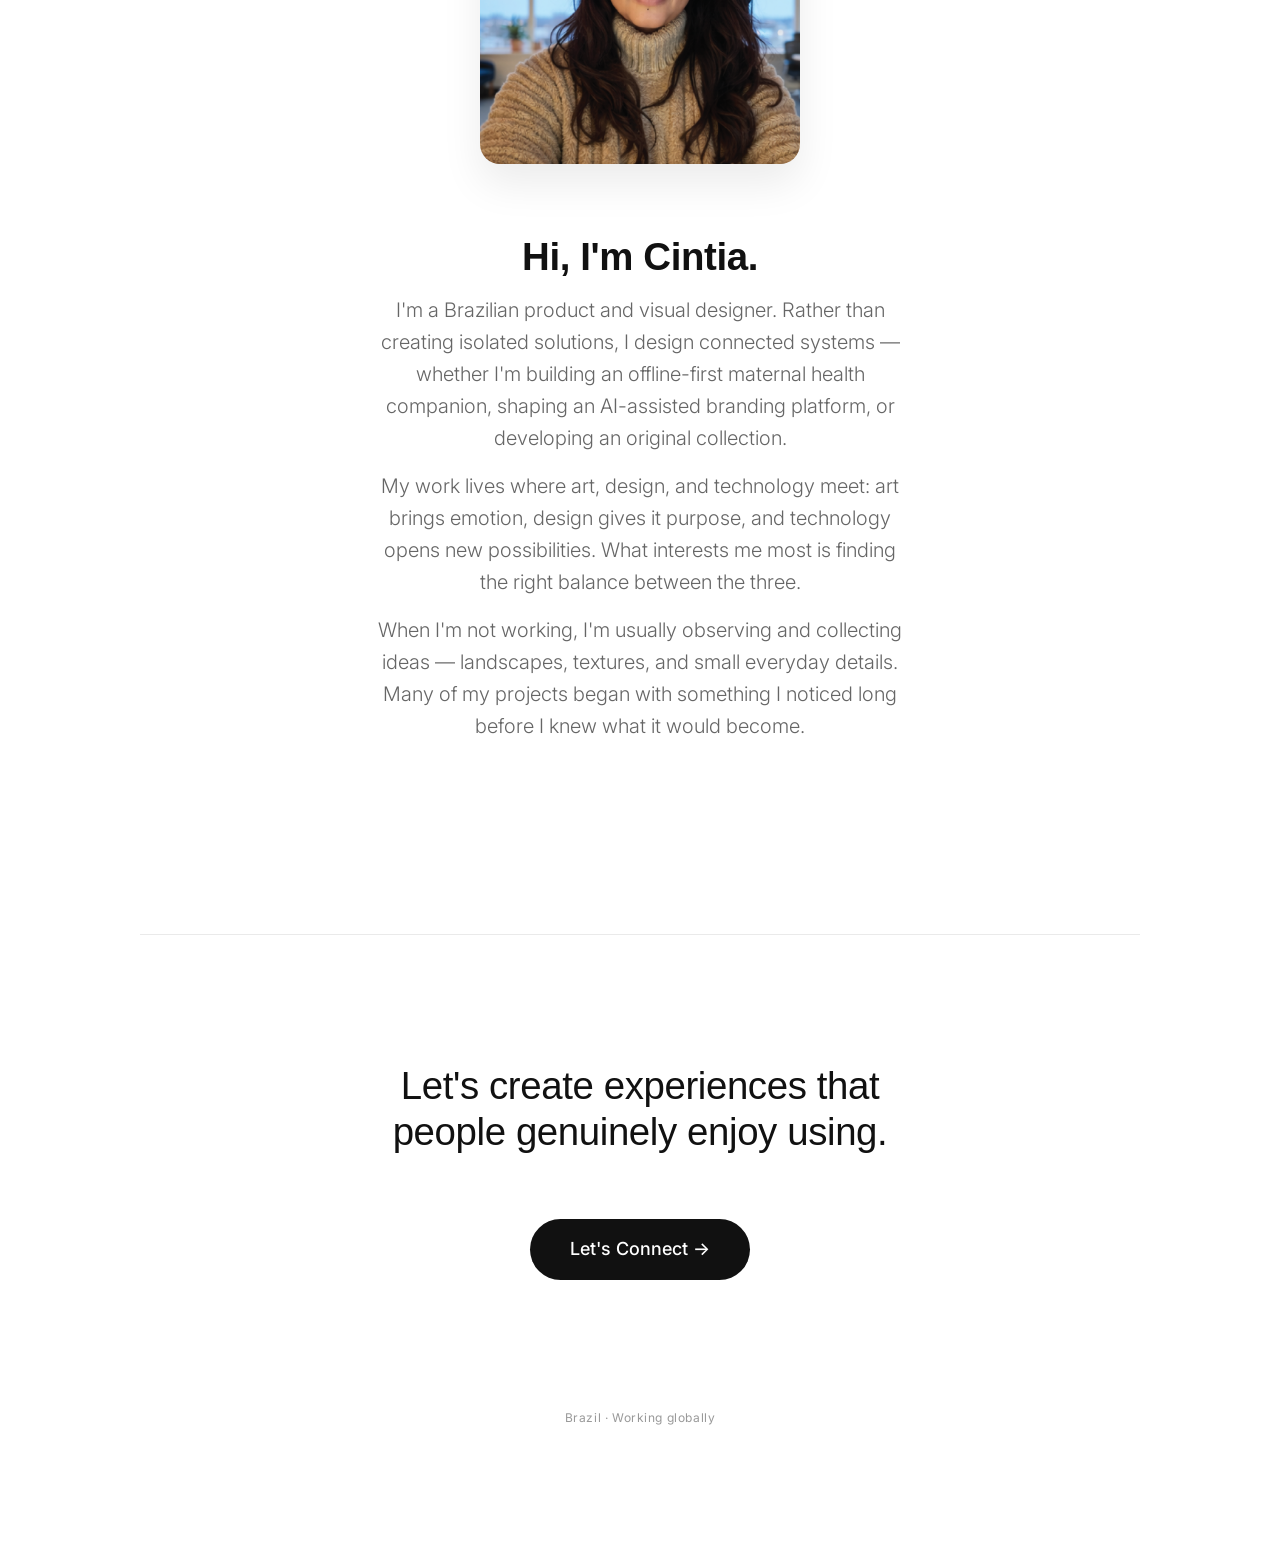
==== commit 6812aadc: "Update MAMAND intro to warmer, human-centered narrative" ====
--- a/about.html
+++ b/about.html
@@ -473,8 +473,8 @@
       <div>
         <div class="work-tag" style="background-color: #E8D5C8;" data-lang="en">Maternal &amp; Infant Health &middot; MAMAND</div>
         <div class="work-tag" style="background-color: #E8D5C8;" data-lang="pt">Saúde Materno-Infantil &middot; MAMAND</div>
-        <p class="work-text" data-lang="en"><strong>MAMAND: Supporting the mother-baby dyad across the first 1,000 days.</strong> MAMAND is an open-source, offline-first digital companion designed to bridge everyday family life and primary healthcare services. Unlike traditional baby trackers, it places maternal well-being at the center — combining simple daily emotional check-ins, pregnancy and infant care journals, practical support network coordination, and exportable summaries for medical visits. Built as a zero-login Progressive Web App (React &amp; TypeScript) with local-first storage and 179 automated tests, it protects family privacy in low-connectivity contexts while exploring safety-first, evidence-grounded AI governance.</p>
-        <p class="work-text" data-lang="pt"><strong>MAMAND: Cuidado acessível para a dupla mãe-bebê nos primeiros 1.000 dias.</strong> O MAMAND é um companheiro digital de código aberto e foco offline, projetado para conectar o cotidiano familiar aos serviços de saúde. Diferente dos aplicativos tradicionais de acompanhamento infantil, ele coloca o bem-estar materno no centro — unindo registros emocionais diários, diários da gestação e do bebê, organização prática da rede de apoio e resumos exportáveis para consultas. Construído como um PWA sem login (React e TypeScript), com armazenamento local e 179 testes automatizados, garante privacidade mesmo com acesso limitado à internet, aliado a uma frente experimental de IA responsável pautada pela segurança clínica.</p>
+        <p class="work-text" data-lang="en"><strong>MAMAND: Because care doesn't begin at the hospital, and it doesn't end when families return home.</strong> MAMAND is an open-source digital companion designed to support mothers and babies through the first 1,000 days of life. Built around maternal well-being, it brings together everyday emotional check-ins, pregnancy and baby journals, practical support networks, and simple ways to prepare for healthcare appointments. Designed to work offline, it helps families keep their information close, even when internet access is limited. More than tracking milestones, MAMAND is about making mothers feel supported, connected, and better prepared throughout the journey.</p>
+        <p class="work-text" data-lang="pt"><strong>MAMAND: Porque o cuidado não começa no hospital e não termina quando a família volta para casa.</strong> O MAMAND é um companheiro digital de código aberto projetado para apoiar mães e bebês durante os primeiros 1.000 dias de vida. Construído em torno do bem-estar materno, ele reúne check-ins emocionais diários, diários da gestação e do bebê, redes de apoio prático e formas simples de se preparar para as consultas de saúde. Projetado para funcionar offline, ajuda as famílias a manterem suas informações sempre por perto, mesmo quando o acesso à internet é limitado. Mais do que acompanhar marcos, o MAMAND existe para fazer com que as mães se sintam apoiadas, conectadas e mais preparadas ao longo de toda a jornada.</p>
         <div style="display: flex; flex-wrap: wrap; gap: 1.5rem; align-items: center;">
           <a href="cases-mamand.html" class="work-link" data-lang="en">See the case →</a>
           <a href="cases-mamand.html" class="work-link" data-lang="pt">Ver o case →</a>
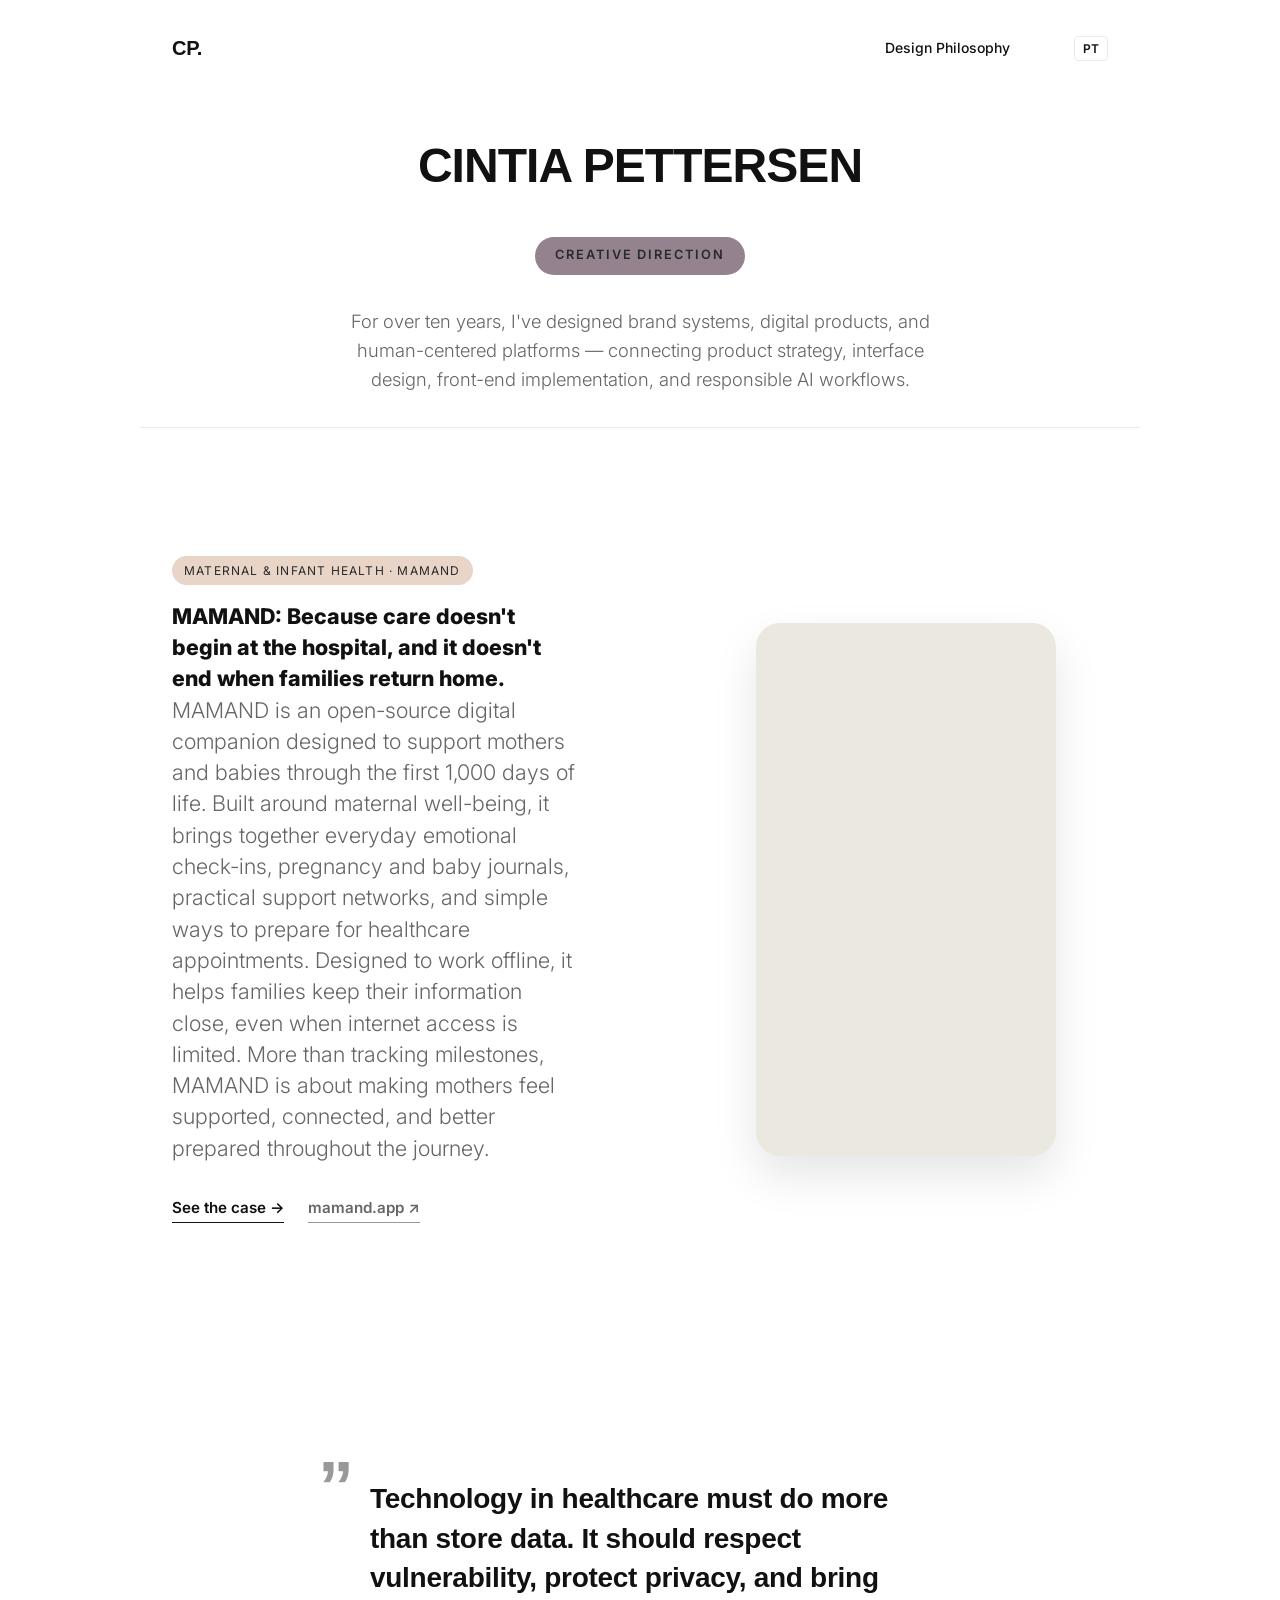
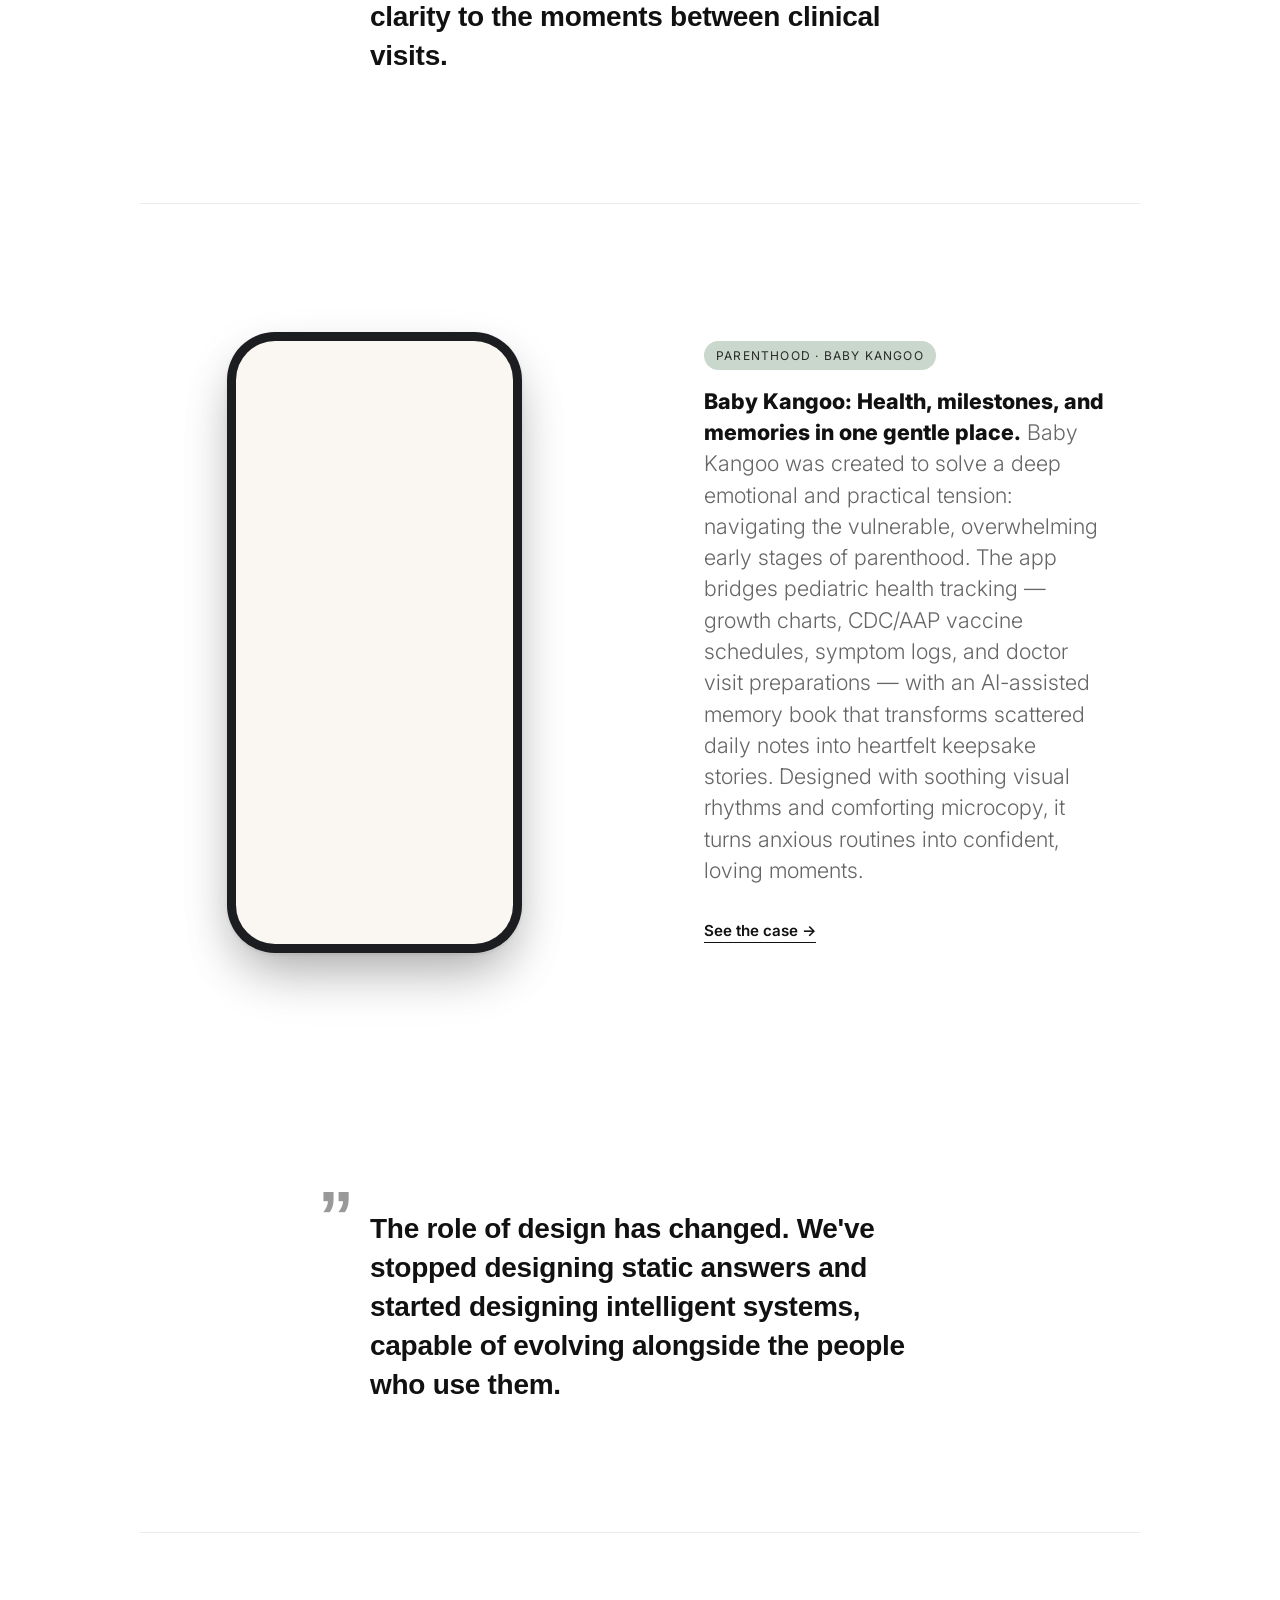
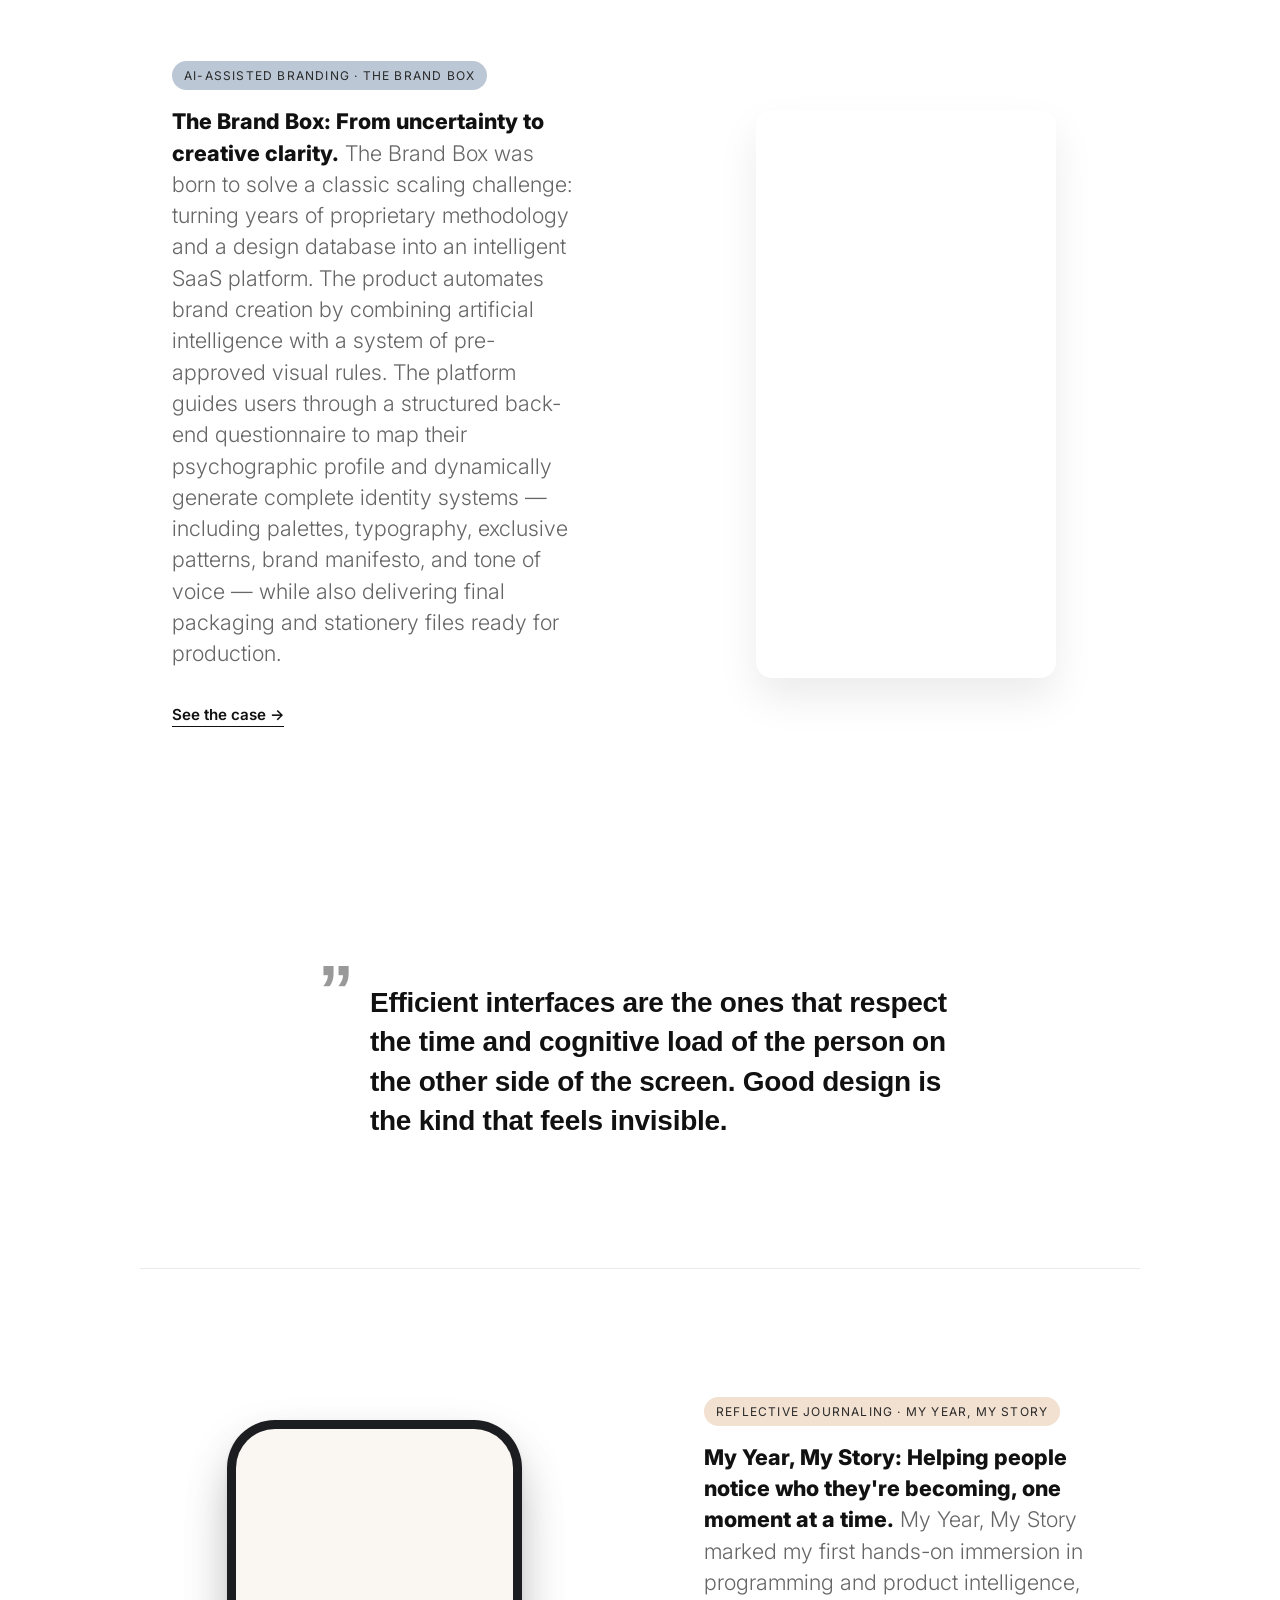
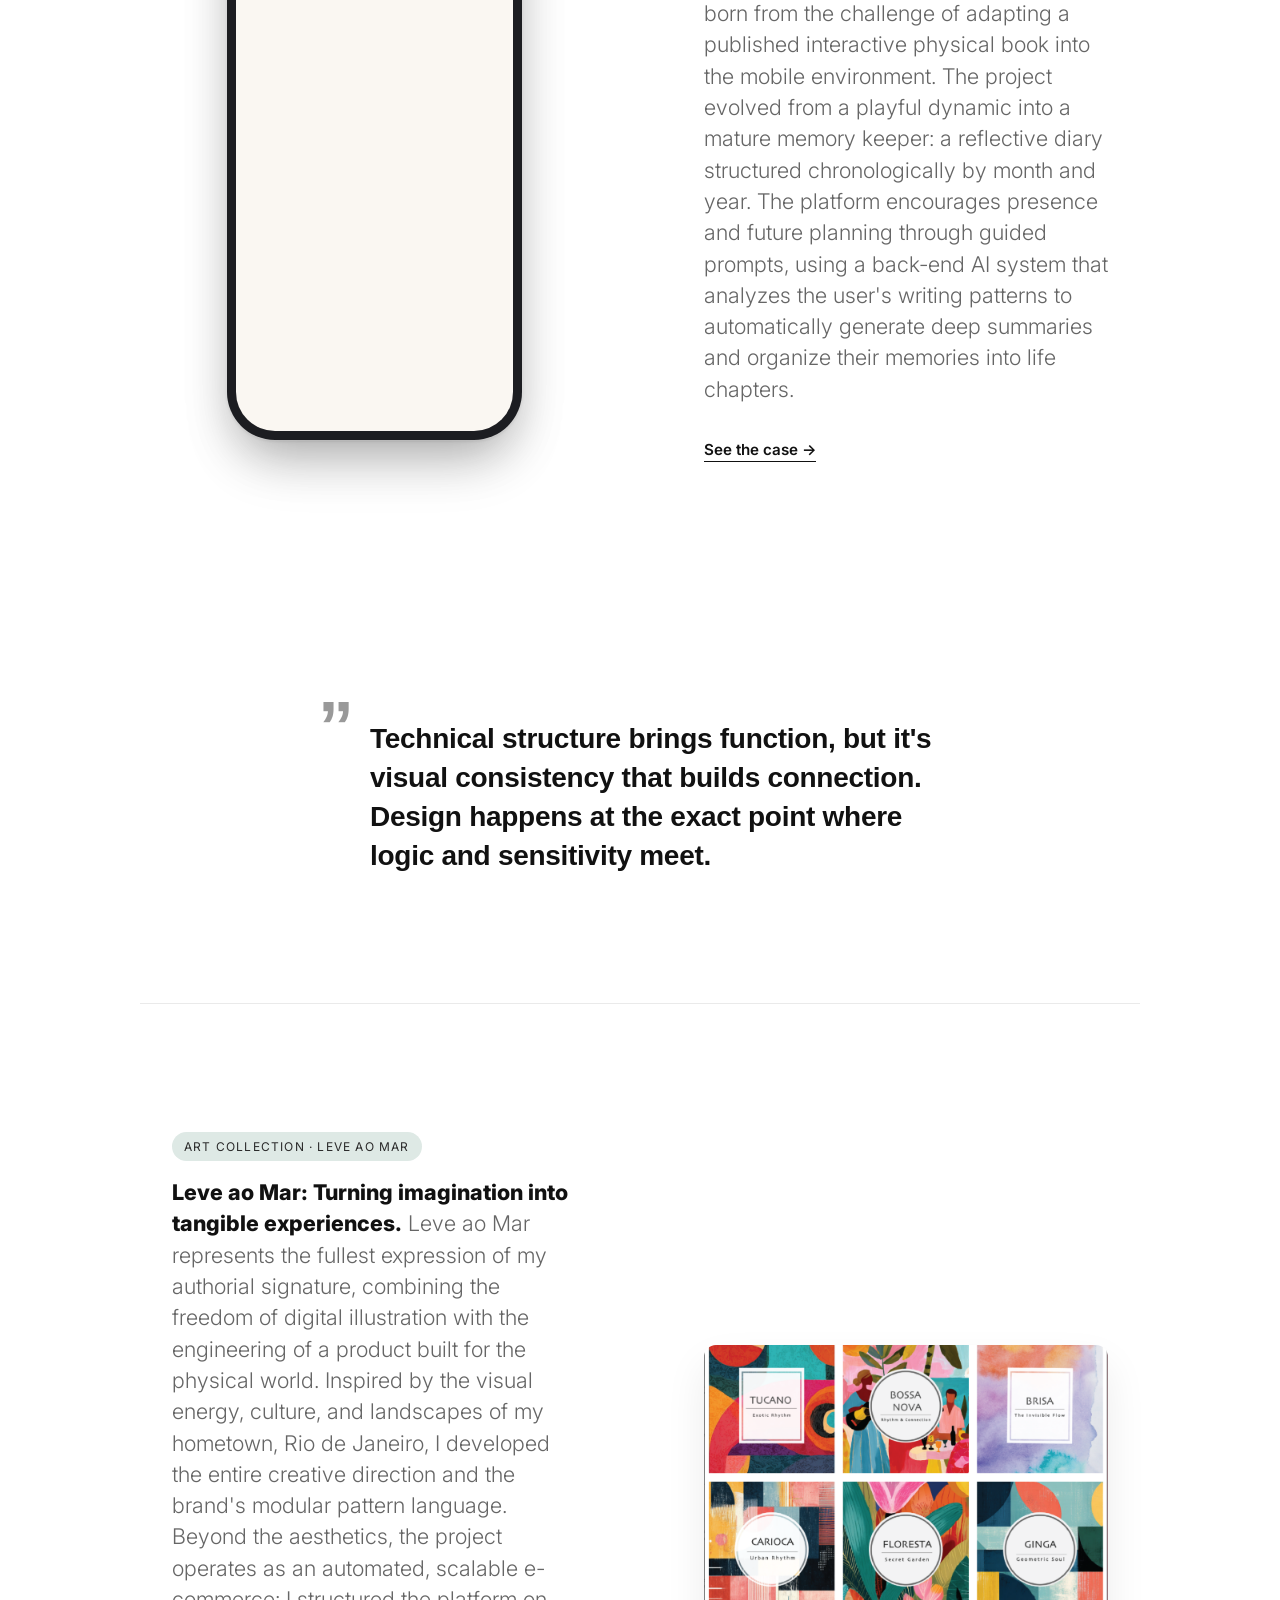
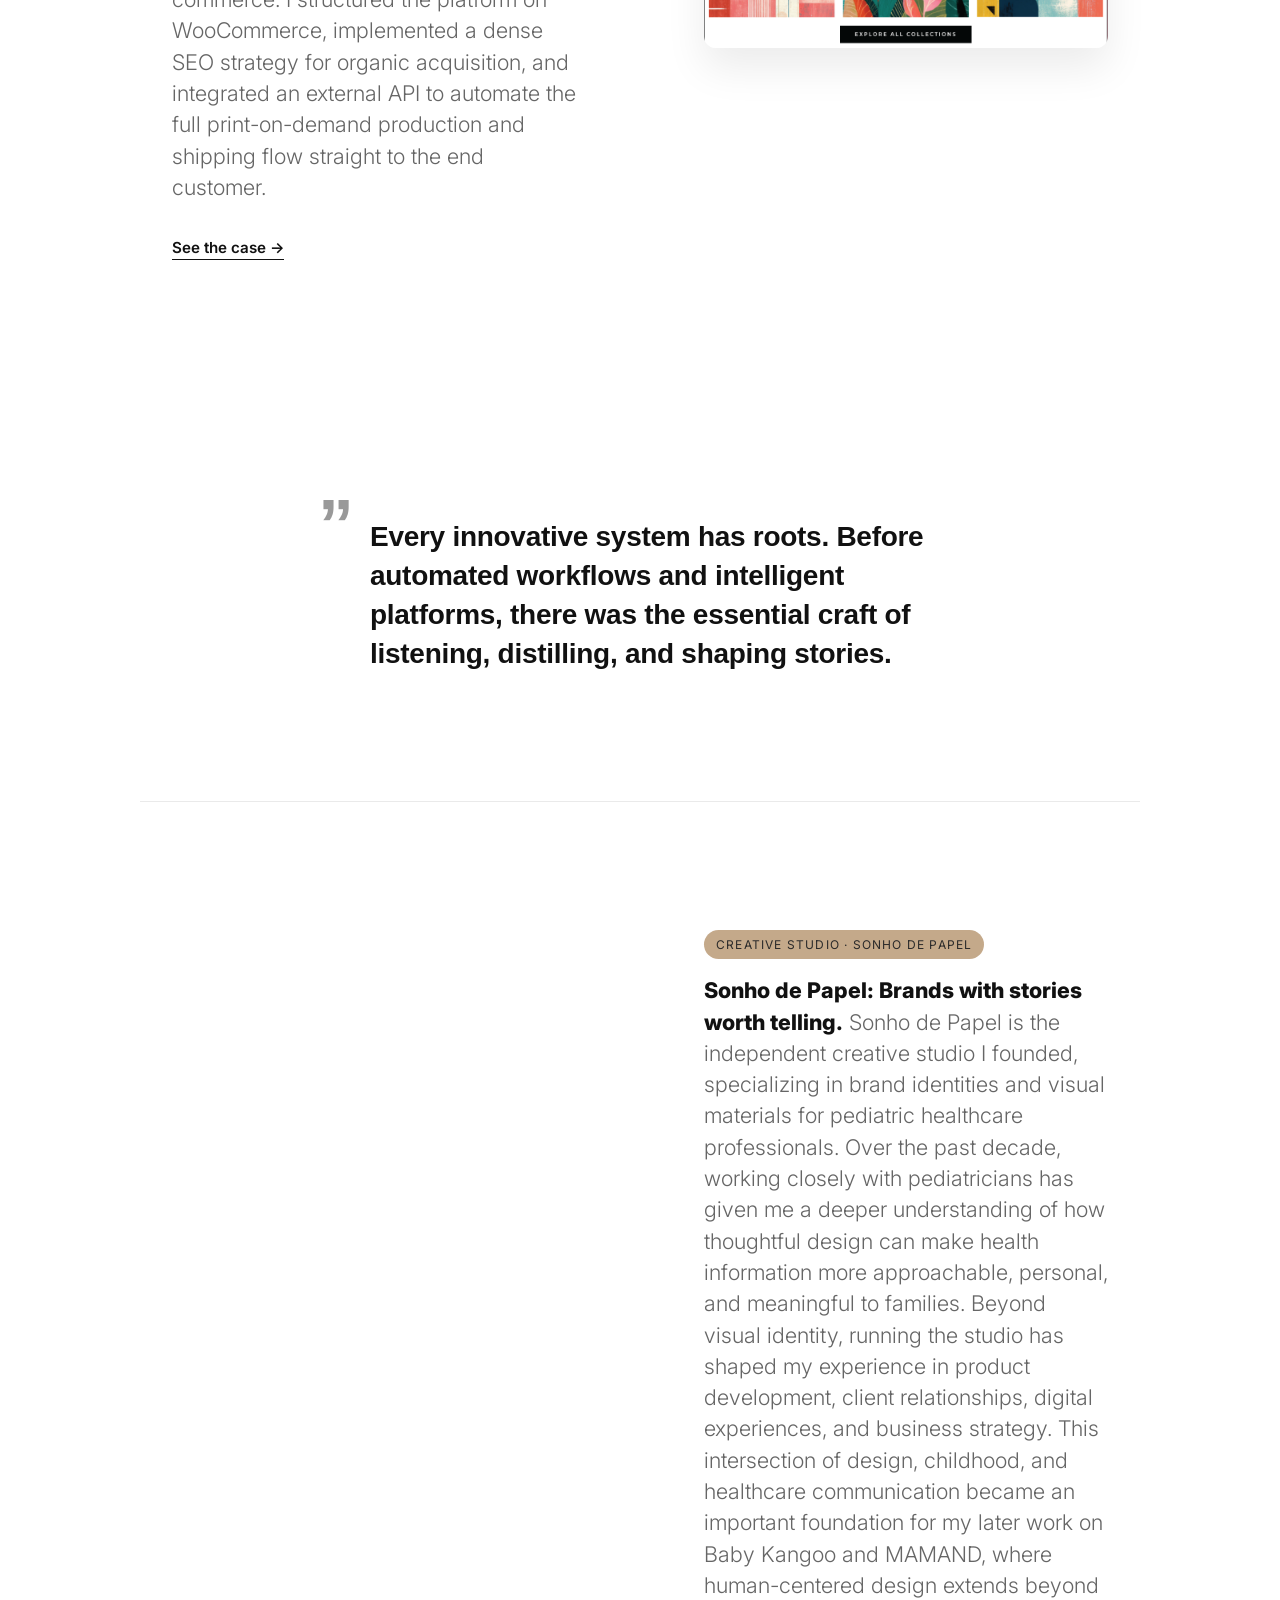
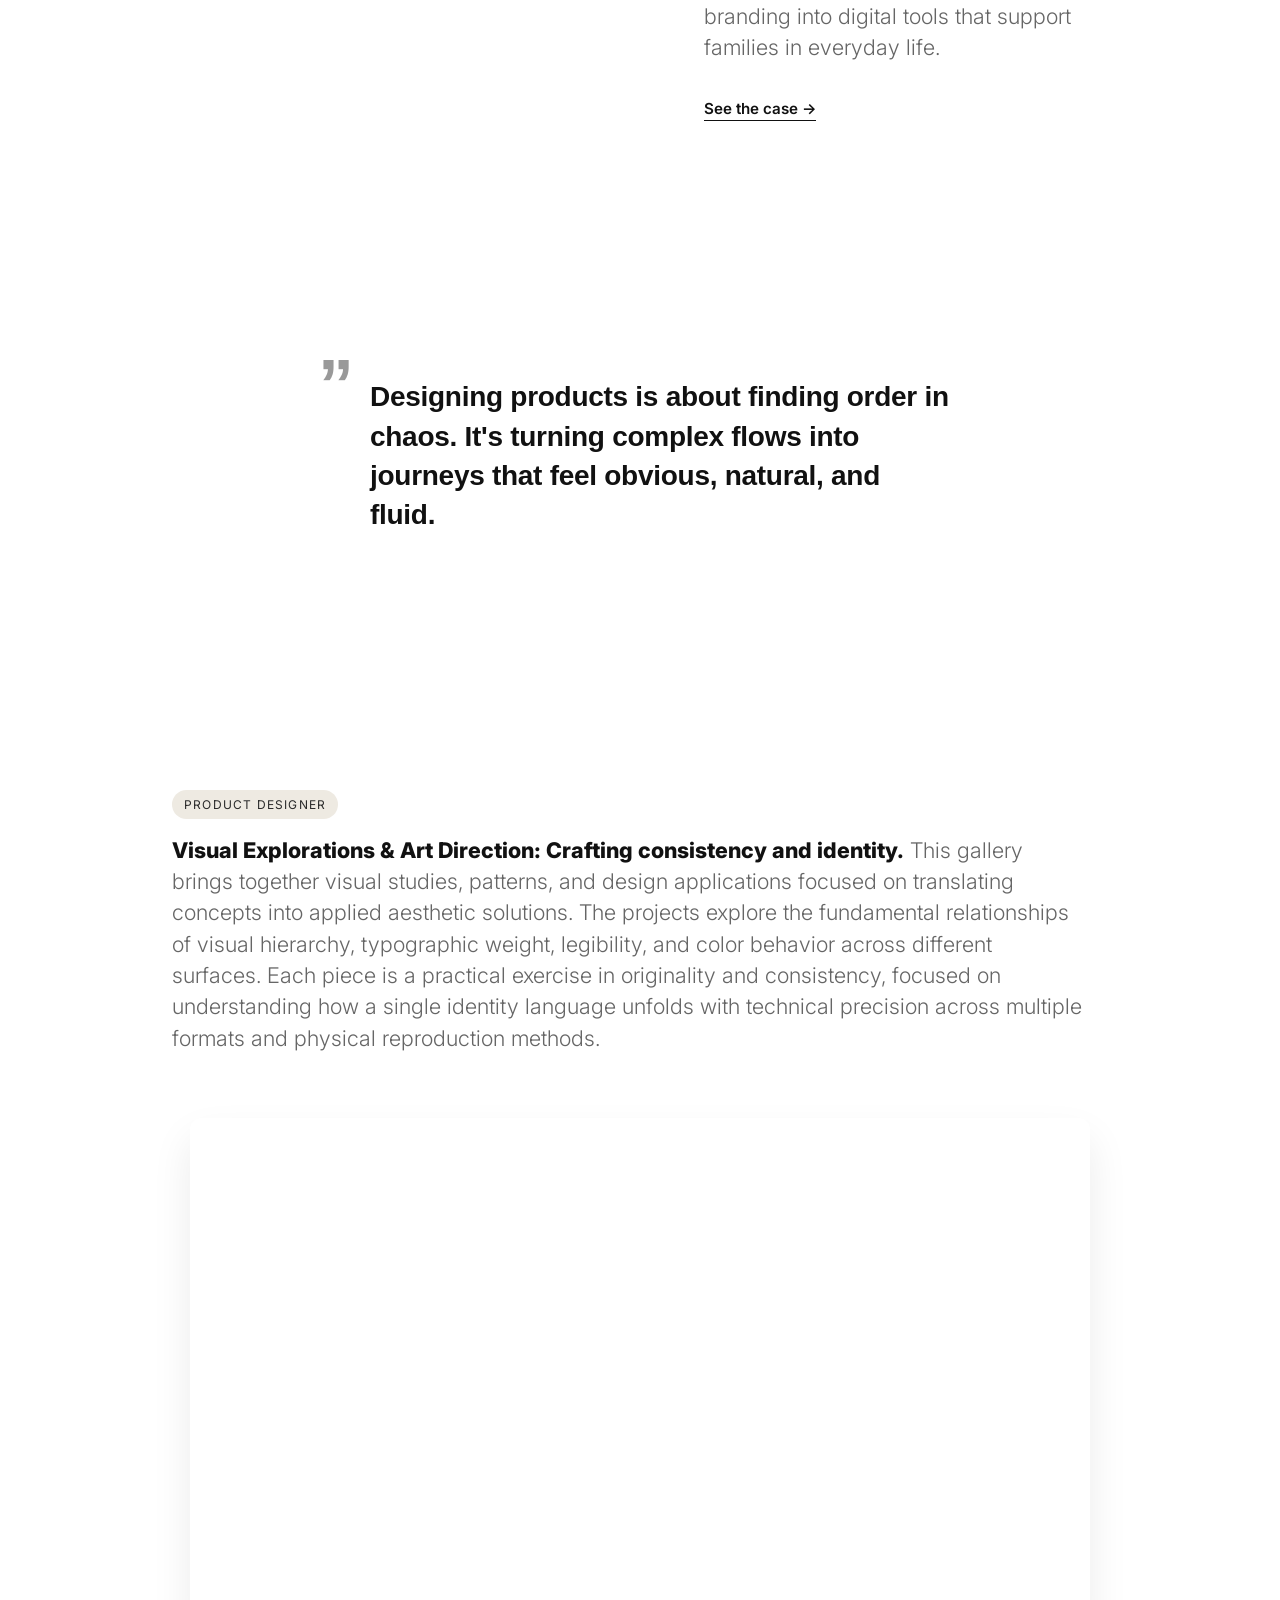
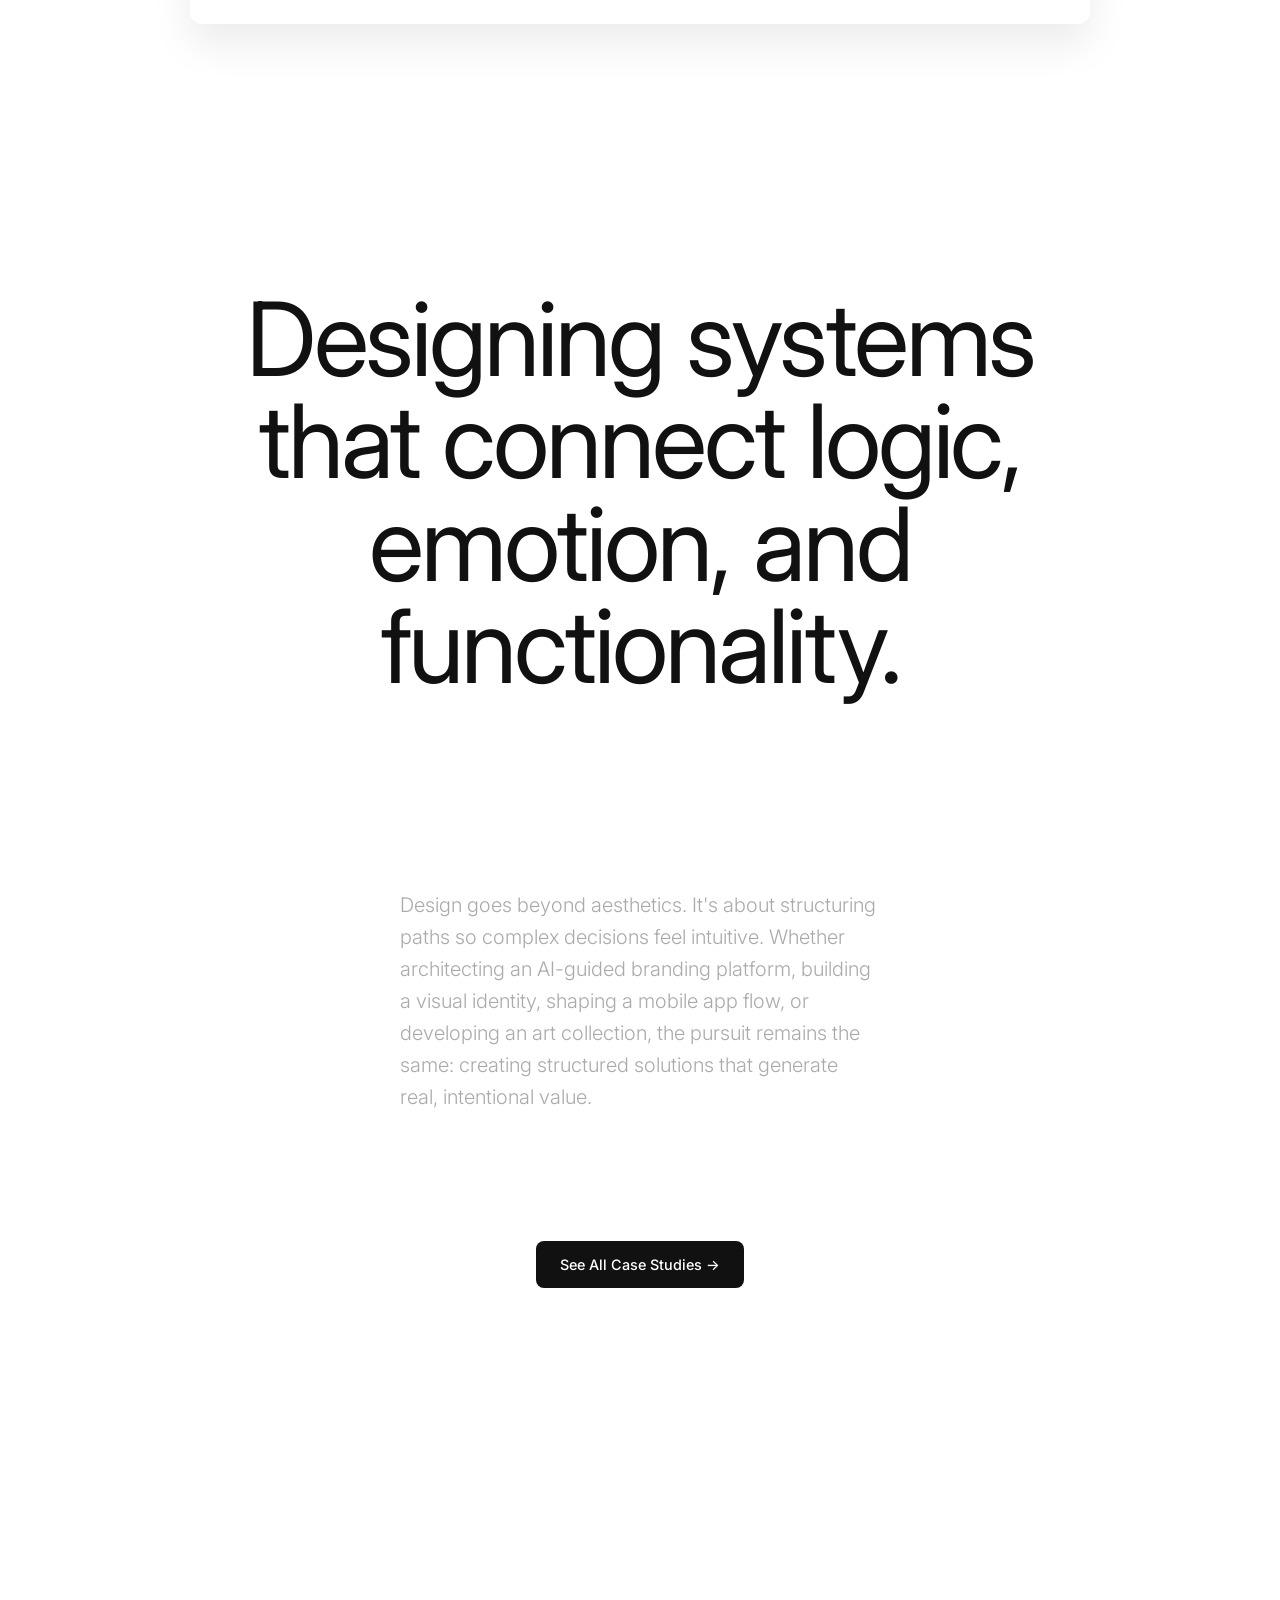
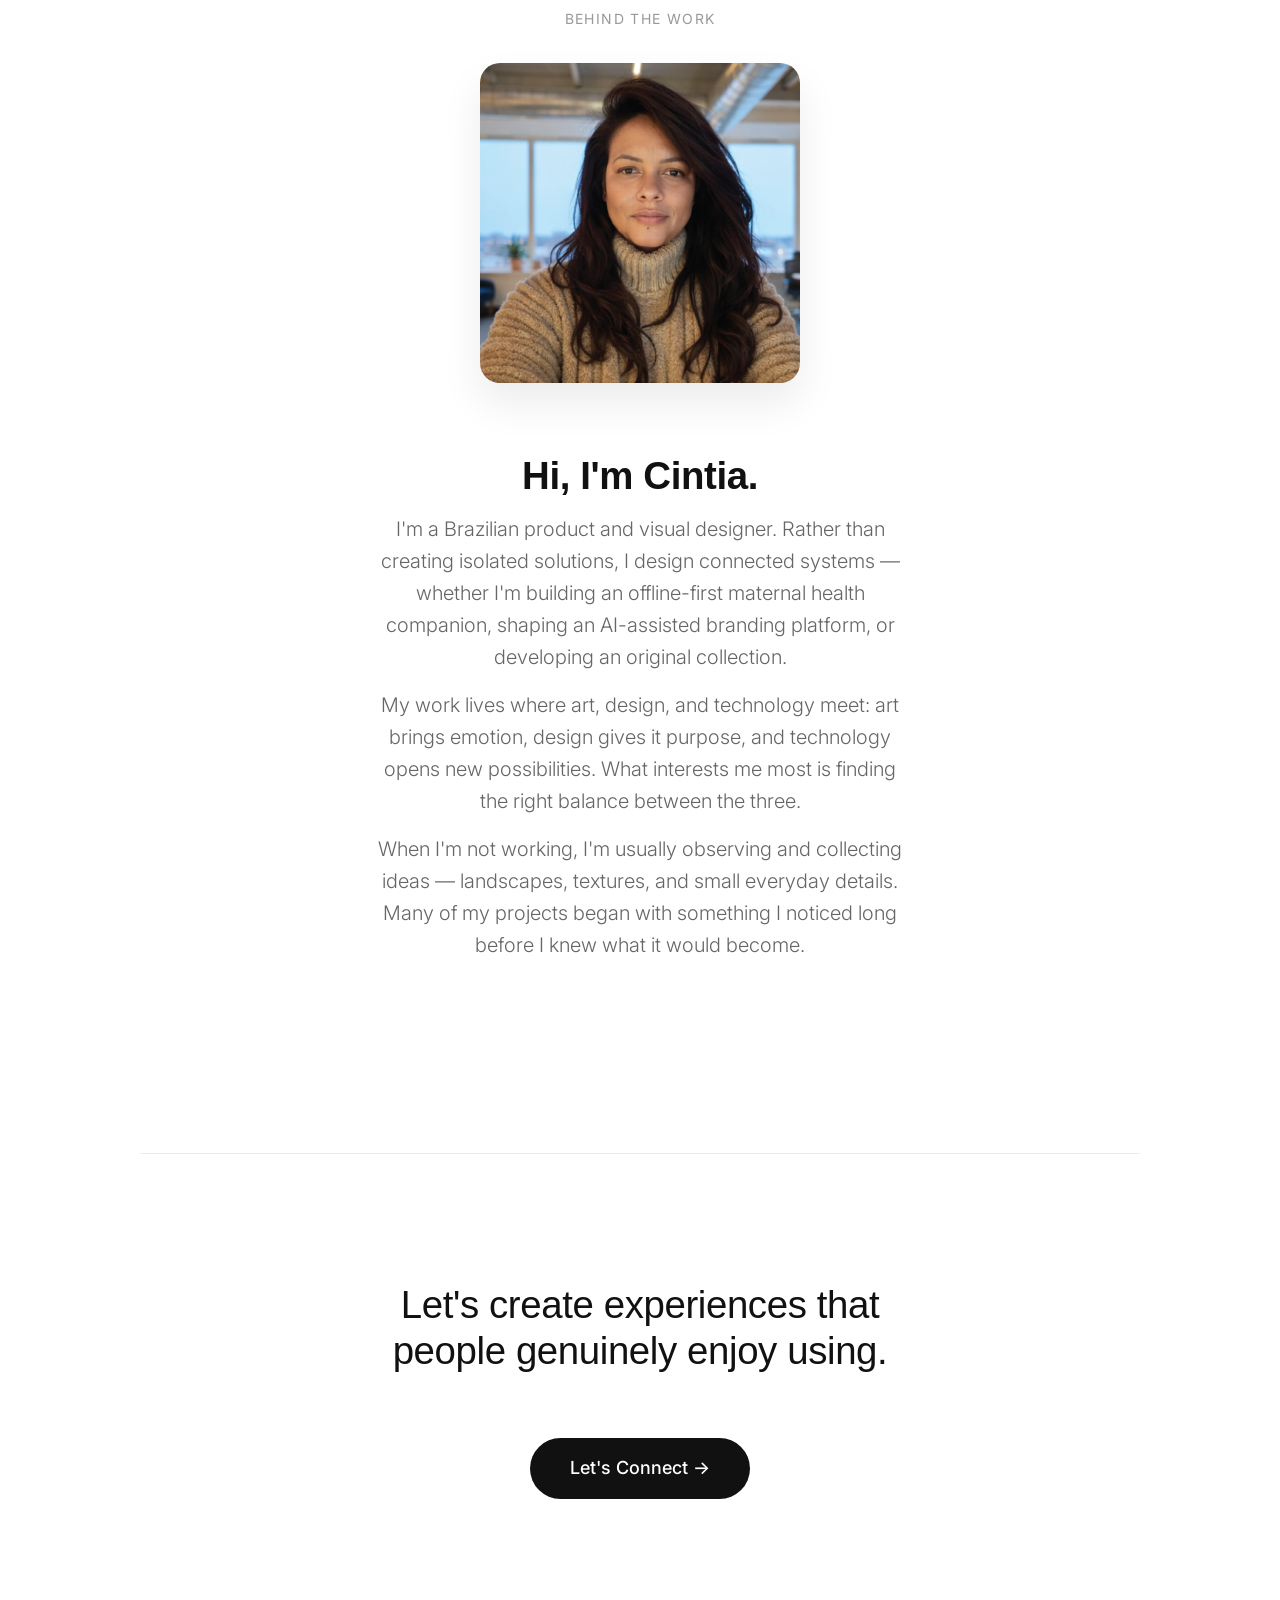
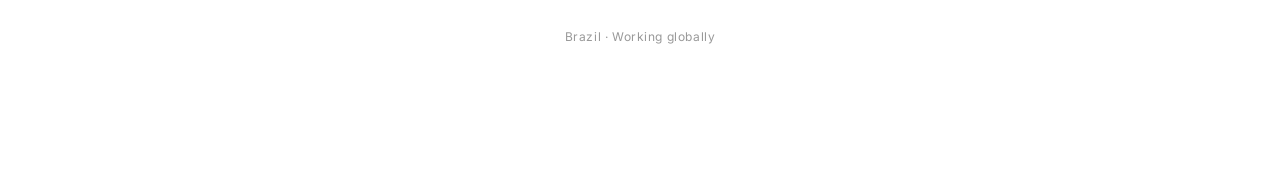
==== commit 10d43862: "Update Sonho de Papel intro to highlight pediatric healthcare foundation" ====
--- a/about.html
+++ b/about.html
@@ -598,8 +598,8 @@
       <div>
         <div class="work-tag" style="background-color: #C4A98A;" data-lang="en">Creative Studio &middot; Sonho de Papel</div>
         <div class="work-tag" style="background-color: #C4A98A;" data-lang="pt">Estúdio Criativo &middot; Sonho de Papel</div>
-        <p class="work-text" data-lang="en"><strong>Sonho de Papel: Brands with stories worth telling.</strong> Sonho de Papel is the independent studio I founded, which became my great laboratory for design, product, and business over the past decade. It's where I learned to decode client psychology, interpret complex briefs, and manage the entire product lifecycle — from strategic sourcing and SEO optimization to the final technical handoff. More than crafting visual identities with sensitivity, I transformed stories into consistent, scalable brand ecosystems focused on generating real business results.</p>
-        <p class="work-text" data-lang="pt"><strong>Sonho de Papel: Brands with stories worth telling.</strong> A Sonho de Papel é o estúdio independente que fundei e que se tornou meu grande laboratório de design, produto e negócios ao longo da última década. Foi aqui que aprendi a decodificar a psicologia dos clientes, interpretar briefings complexos e gerenciar todo o ciclo de vida do produto — desde a captação estratégica e otimização de SEO até o handoff técnico final. Mais do que criar identidades visuais com sensibilidade, transformei histórias em ecossistemas de marca consistentes, escaláveis e focados em gerar resultados de negócios reais.</p>
+        <p class="work-text" data-lang="en"><strong>Sonho de Papel: Brands with stories worth telling.</strong> Sonho de Papel is the independent creative studio I founded, specializing in brand identities and visual materials for pediatric healthcare professionals. Over the past decade, working closely with pediatricians has given me a deeper understanding of how thoughtful design can make health information more approachable, personal, and meaningful to families. Beyond visual identity, running the studio has shaped my experience in product development, client relationships, digital experiences, and business strategy. This intersection of design, childhood, and healthcare communication became an important foundation for my later work on Baby Kangoo and MAMAND, where human-centered design extends beyond branding into digital tools that support families in everyday life.</p>
+        <p class="work-text" data-lang="pt"><strong>Sonho de Papel: Brands with stories worth telling.</strong> A Sonho de Papel é o estúdio criativo independente que fundei, especializado em identidades de marca e materiais visuais para profissionais de saúde pediátrica. Ao longo da última década, trabalhar de perto com pediatras me trouxe uma compreensão mais profunda de como um design cuidadoso pode tornar as informações de saúde mais acessíveis, pessoais e significativas para as famílias. Além da identidade visual, liderar o estúdio moldou minha experiência em desenvolvimento de produto, relacionamento com clientes, experiências digitais e estratégia de negócios. Essa interseção entre design, infância e comunicação em saúde tornou-se uma base importante para o meu trabalho posterior no Baby Kangoo e no MAMAND, onde o design centrado no ser humano vai além do branding e se desdobra em ferramentas digitais que apoiam as famílias na vida cotidiana.</p>
         <a href="cases-sonhopapel.html" class="work-link" data-lang="en">See the case →</a>
         <a href="cases-sonhopapel.html" class="work-link" data-lang="pt">Ver o case →</a>
       </div>
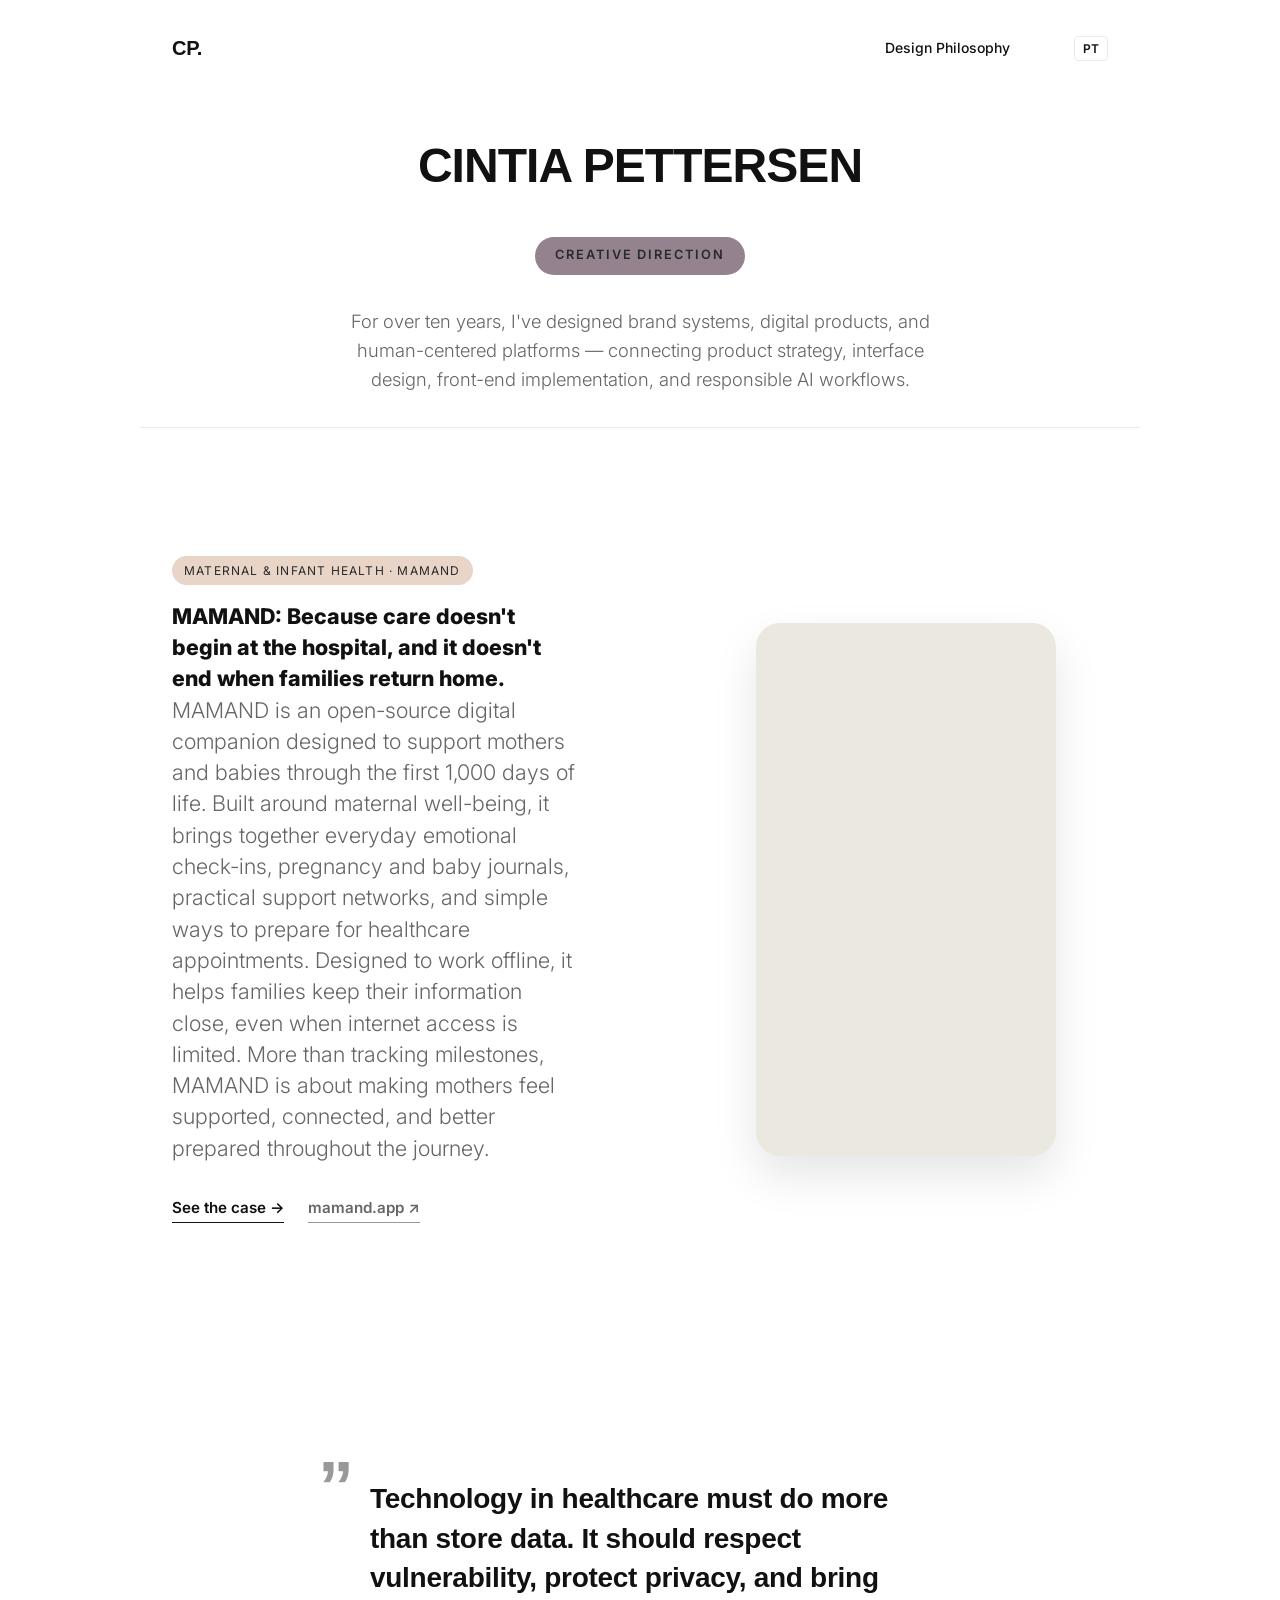
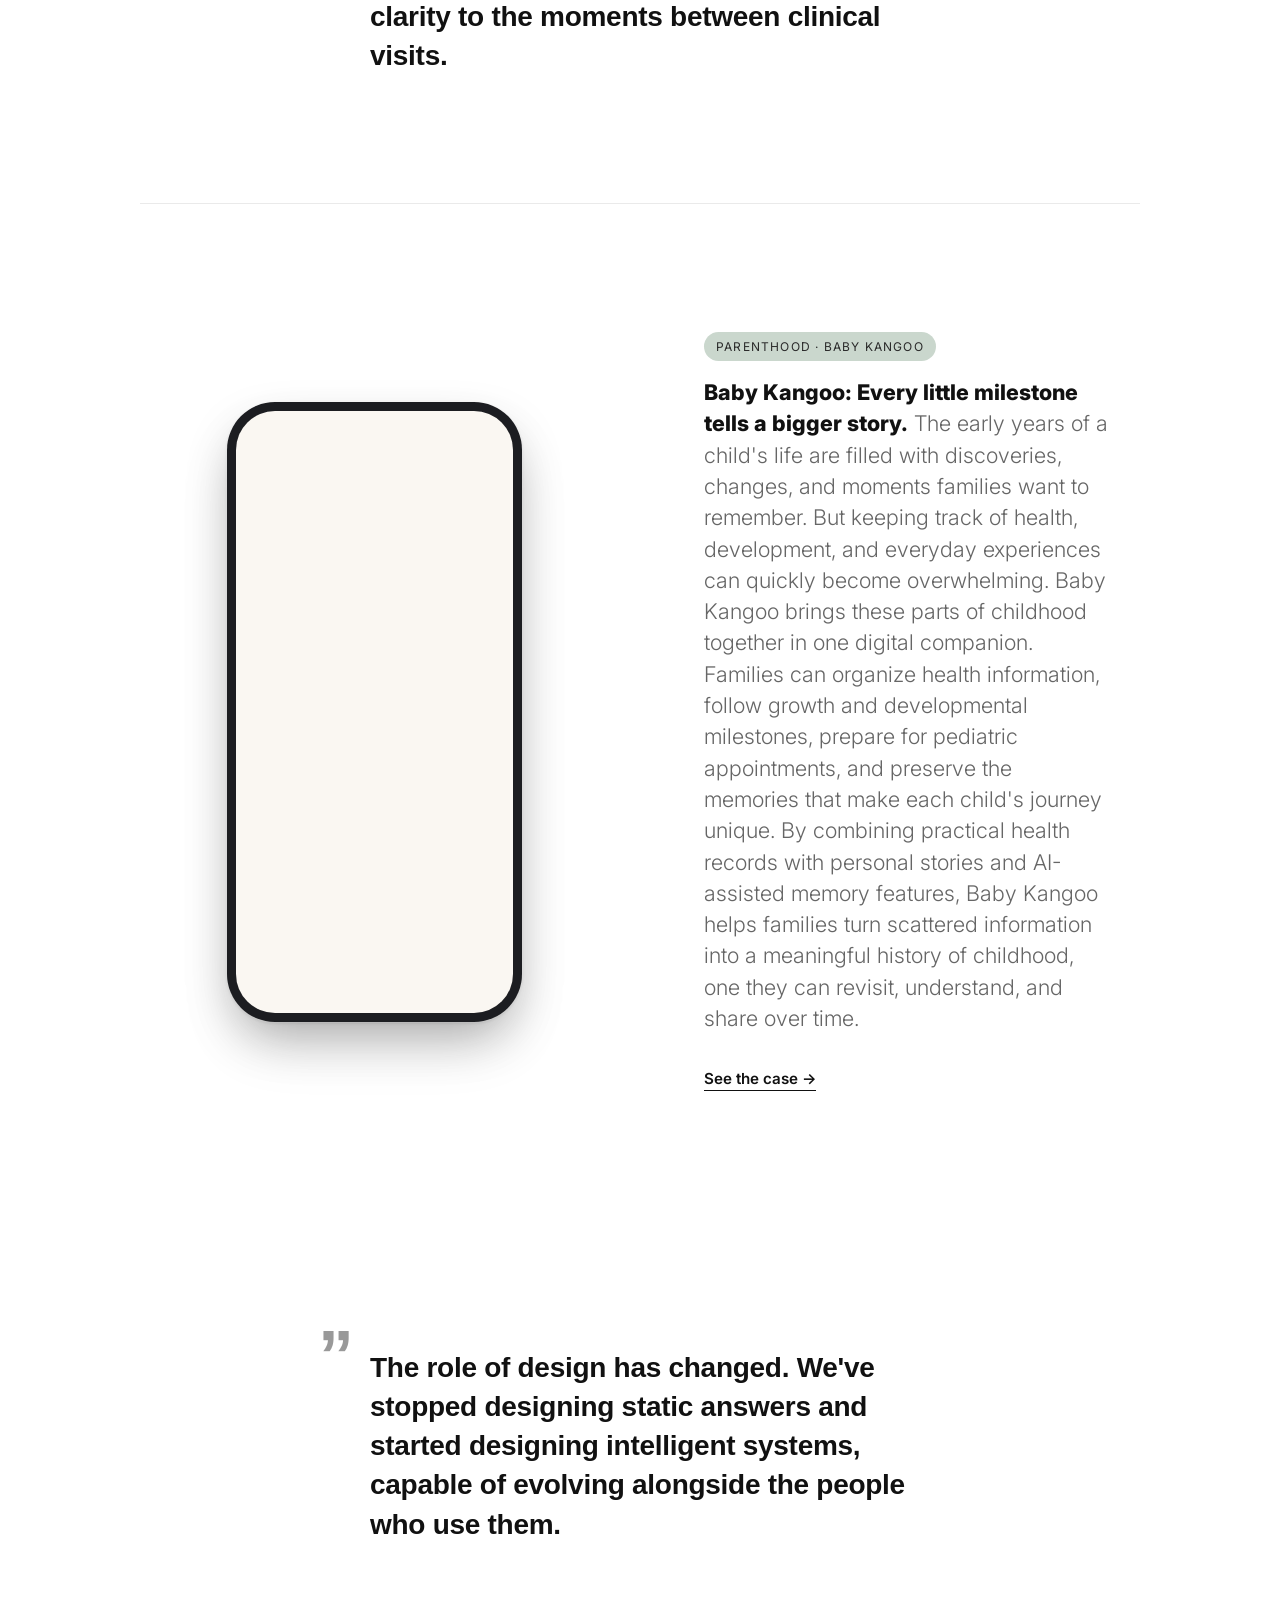
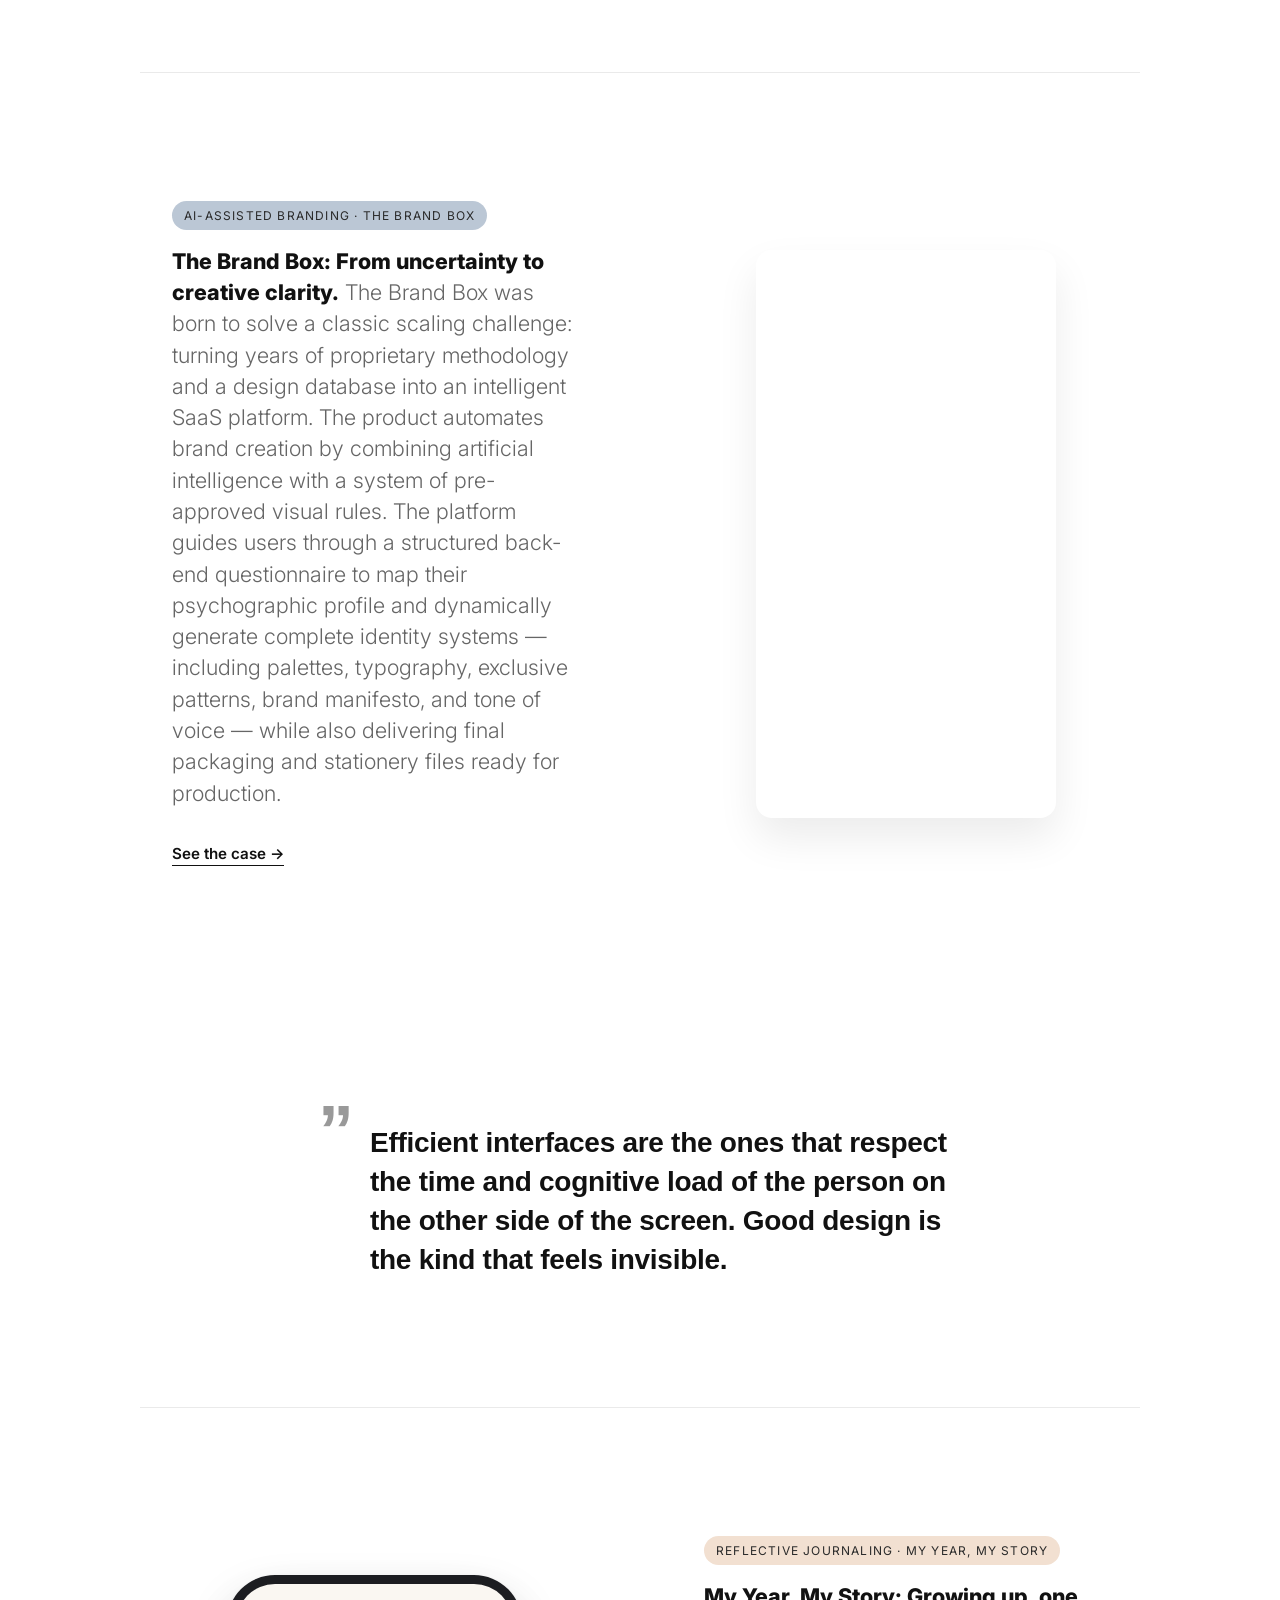
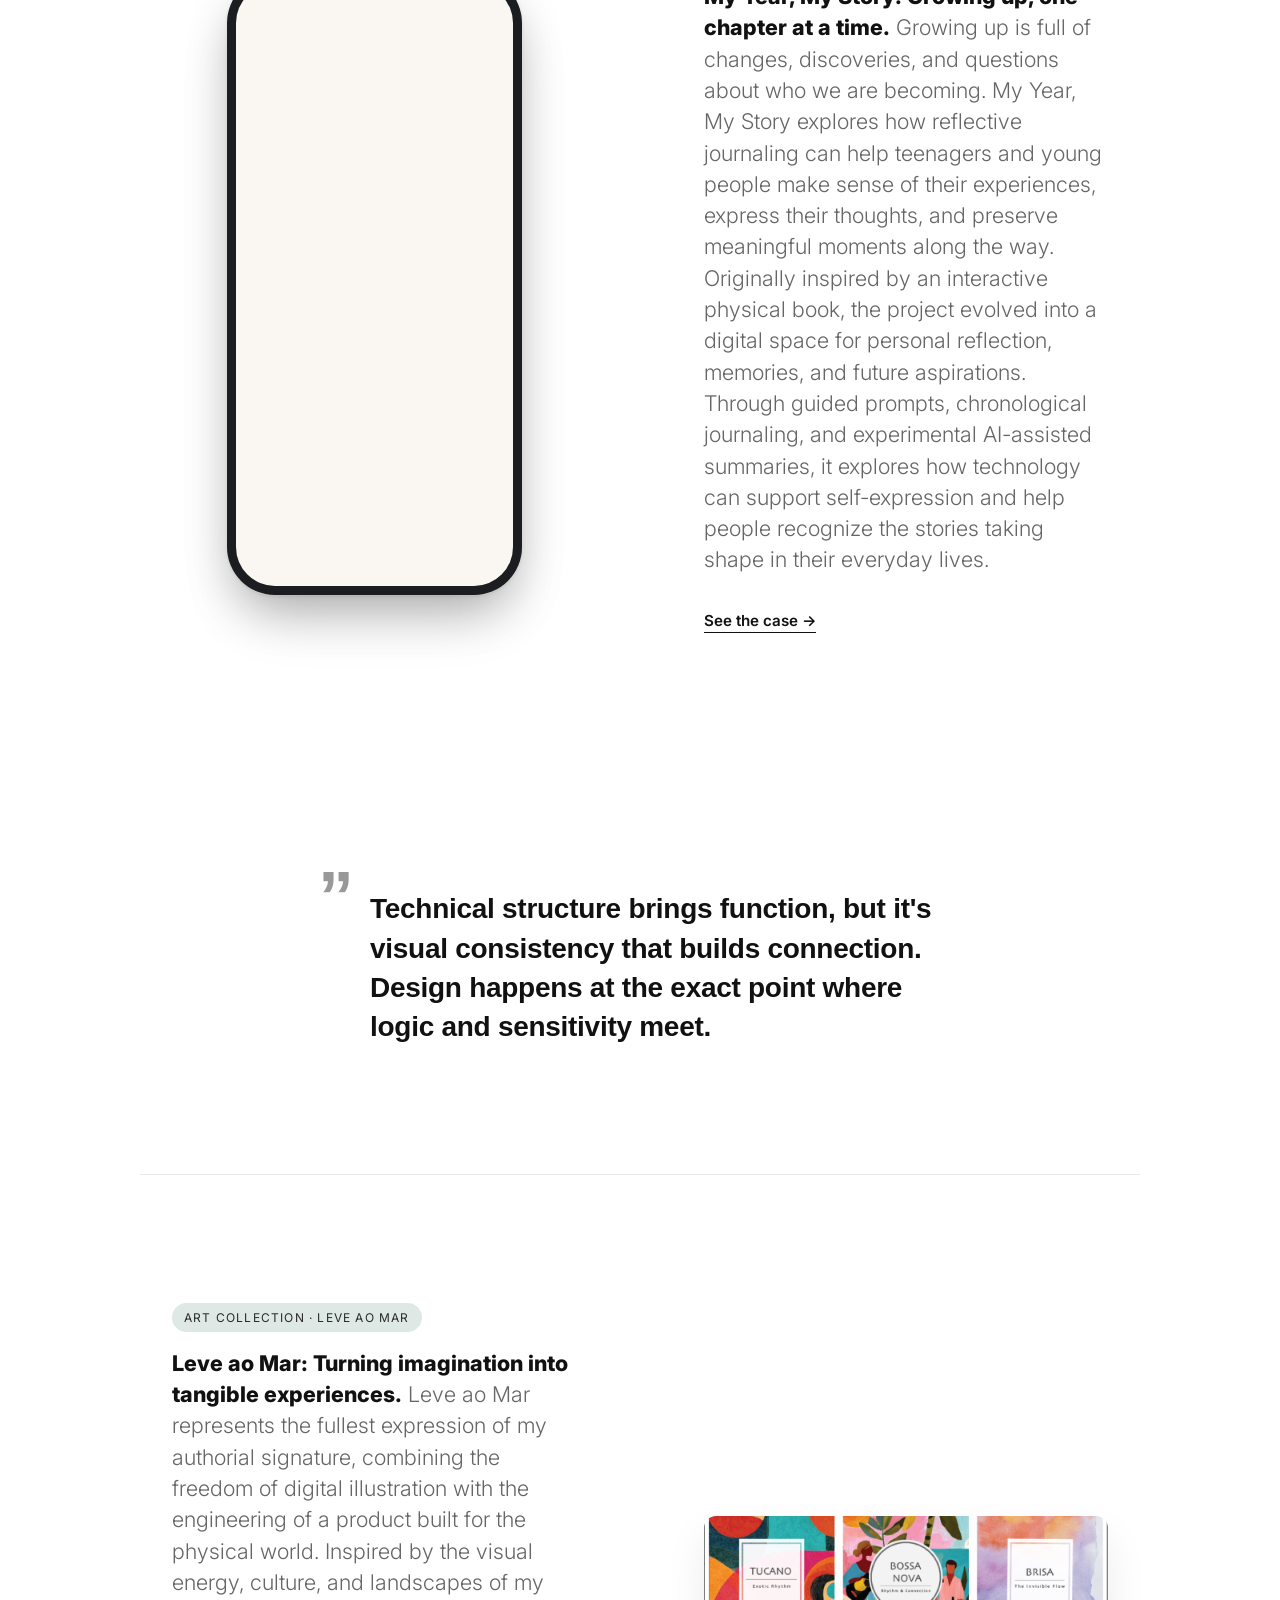
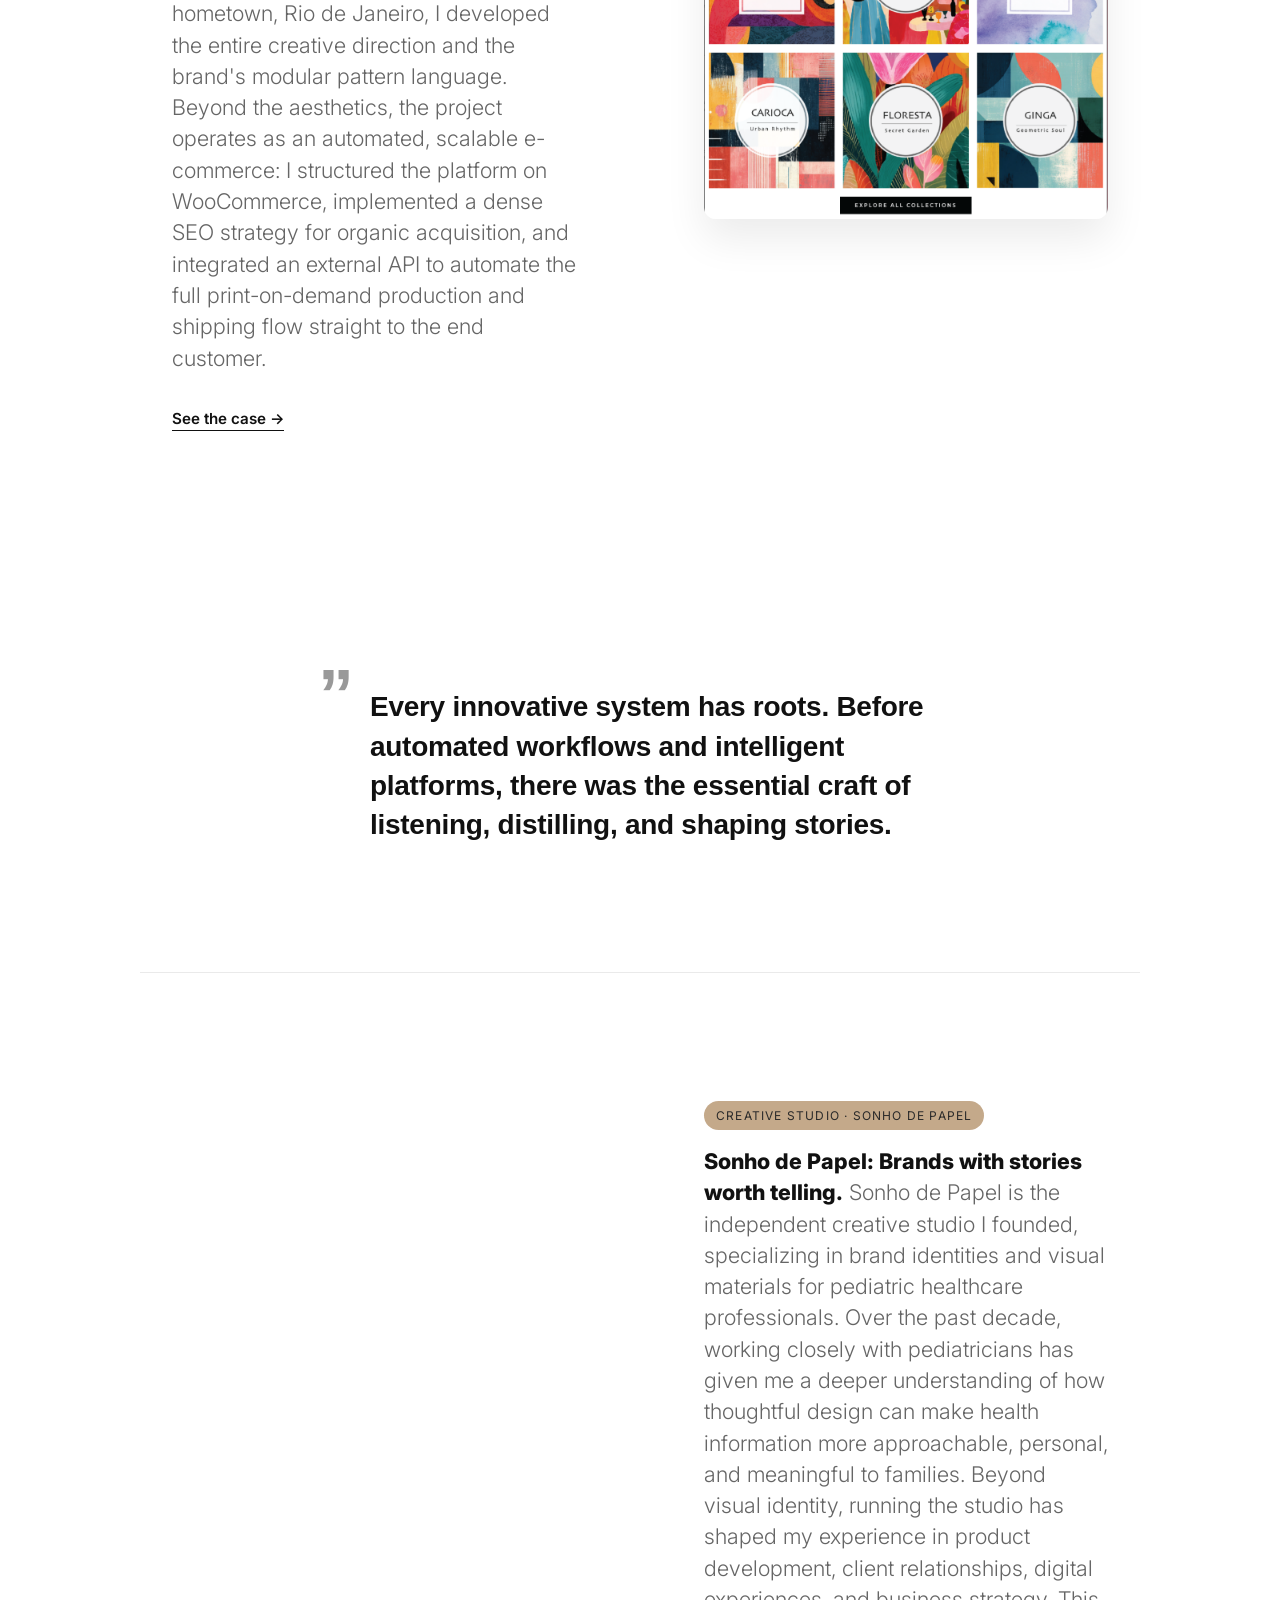
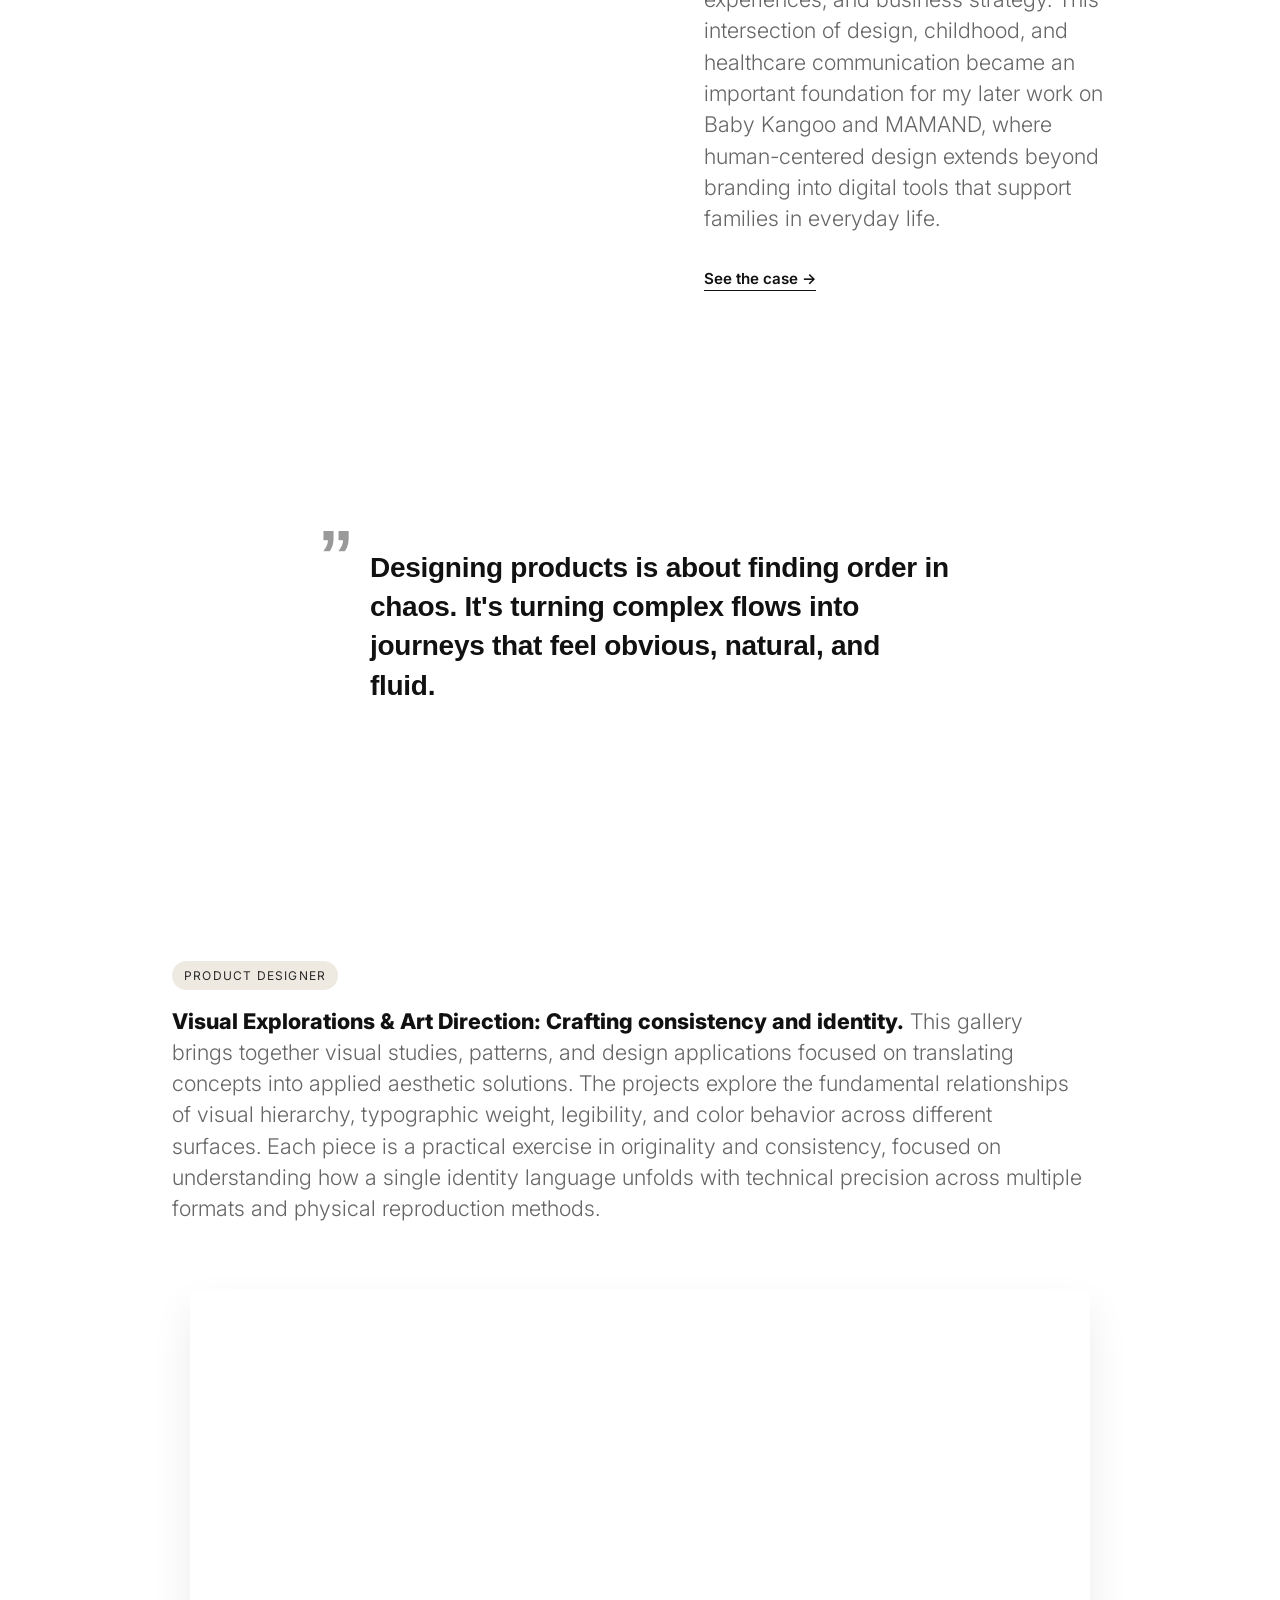
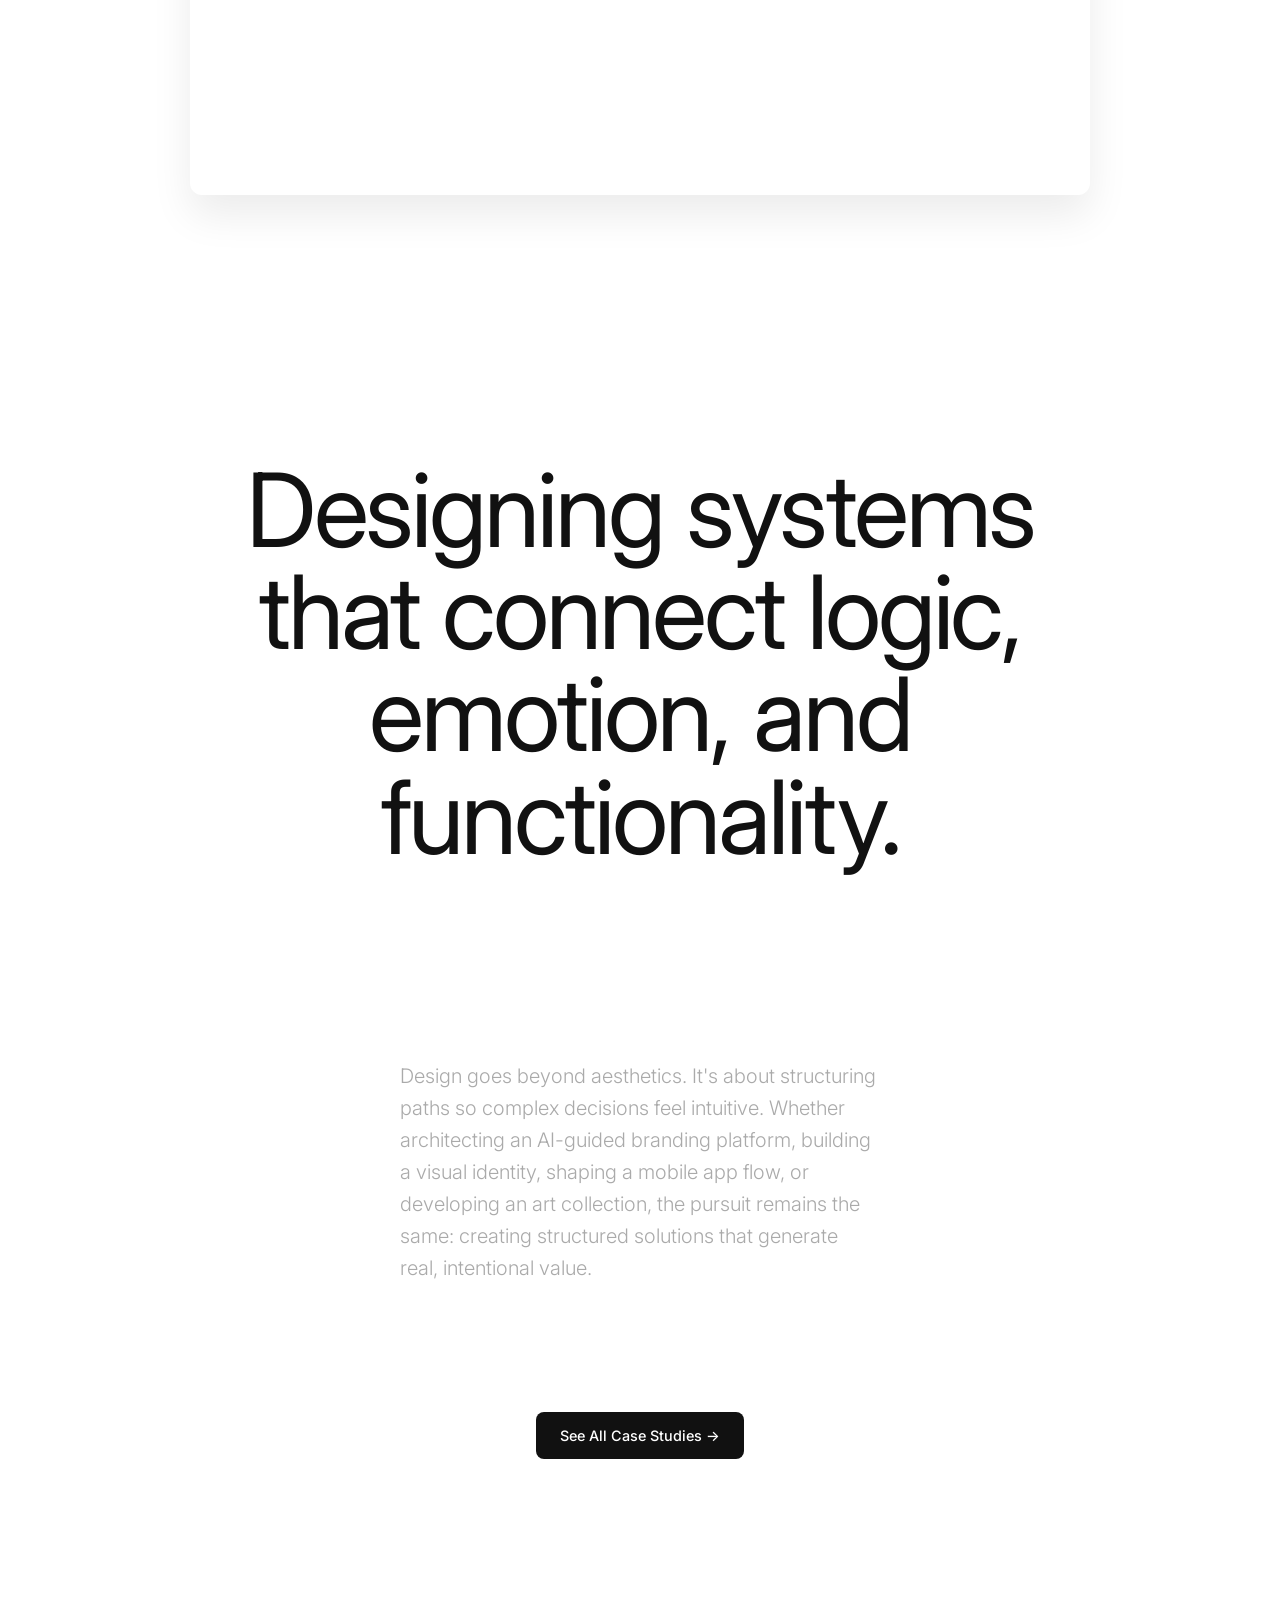
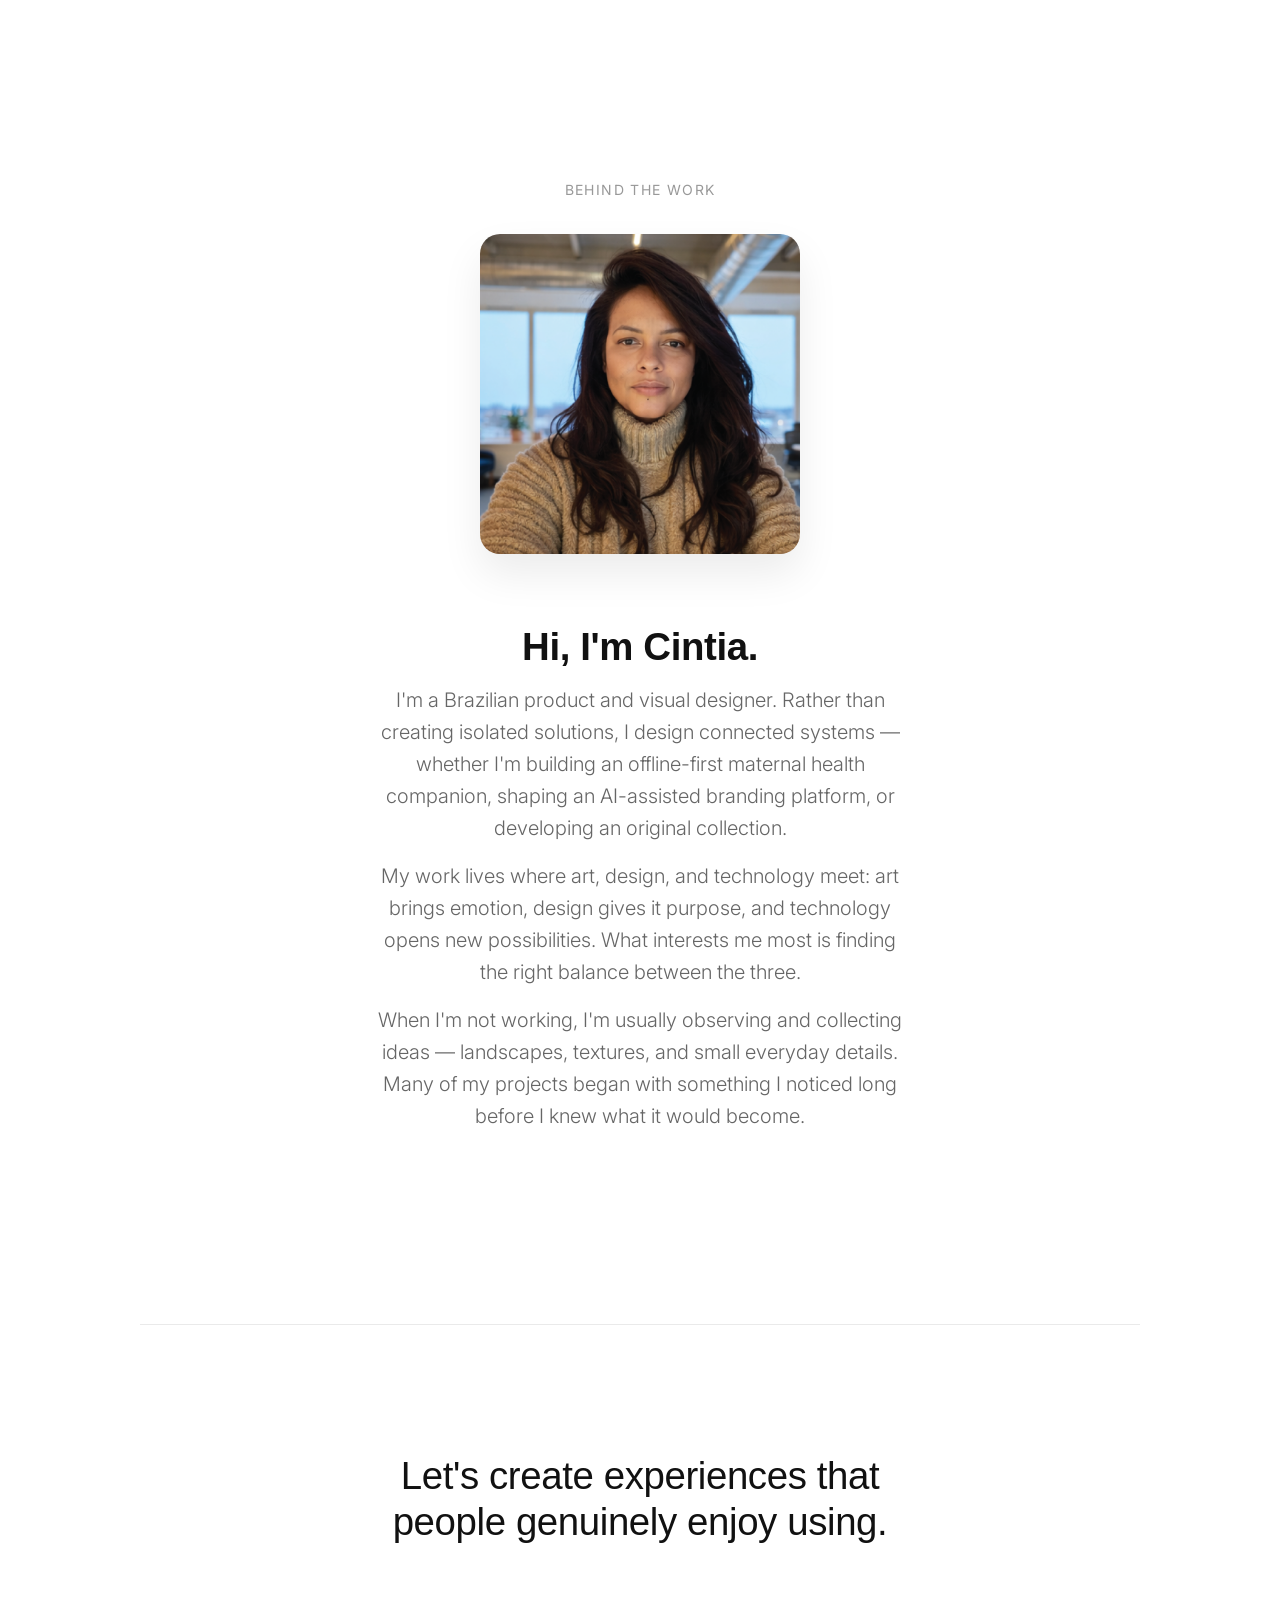
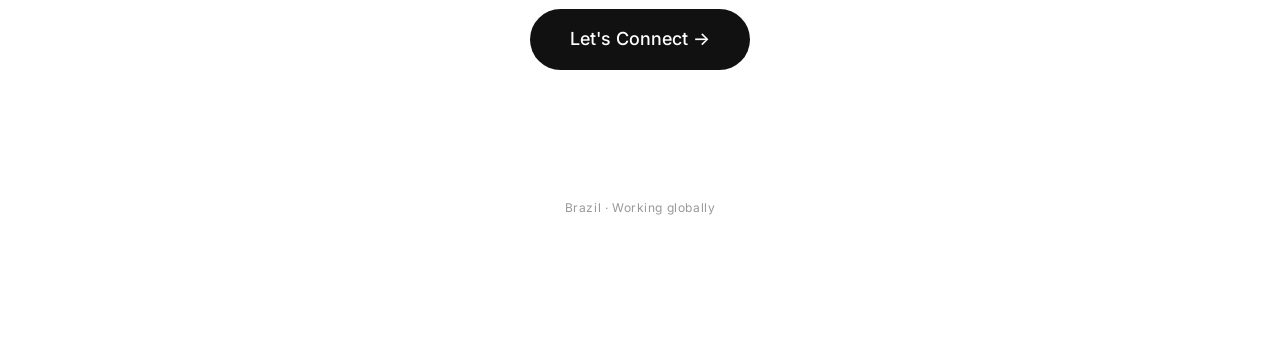
==== commit 655f9cde: "Update Baby Kangoo and My Year My Story intros in about page" ====
--- a/about.html
+++ b/about.html
@@ -500,8 +500,8 @@
       <div>
         <div class="work-tag" style="background-color: #CAD7CD;" data-lang="en">Parenthood &middot; Baby Kangoo</div>
         <div class="work-tag" style="background-color: #CAD7CD;" data-lang="pt">Parentalidade &middot; Baby Kangoo</div>
-        <p class="work-text" data-lang="en"><strong>Baby Kangoo: Health, milestones, and memories in one gentle place.</strong> Baby Kangoo was created to solve a deep emotional and practical tension: navigating the vulnerable, overwhelming early stages of parenthood. The app bridges pediatric health tracking — growth charts, CDC/AAP vaccine schedules, symptom logs, and doctor visit preparations — with an AI-assisted memory book that transforms scattered daily notes into heartfelt keepsake stories. Designed with soothing visual rhythms and comforting microcopy, it turns anxious routines into confident, loving moments.</p>
-        <p class="work-text" data-lang="pt"><strong>Baby Kangoo: Saúde, marcos e memórias em um lugar acolhedor.</strong> O Baby Kangoo nasceu para resolver uma tensão prática e emocional profunda: navegar pelos primeiros anos da parentalidade sem sobrecarga. O produto conecta o rigor do acompanhamento de saúde pediátrica — curvas de crescimento, calendário oficial de vacinas, sintomas e preparação para consultas — a um livro de memórias assistido por Inteligência Artificial que transforma anotações diárias em histórias afetivas inesquecíveis. Desenhado com ritmo visual sereno e linguagem afetuosa, ele transforma rotinas apreensivas em momentos de segurança e carinho.</p>
+        <p class="work-text" data-lang="en"><strong>Baby Kangoo: Every little milestone tells a bigger story.</strong> The early years of a child's life are filled with discoveries, changes, and moments families want to remember. But keeping track of health, development, and everyday experiences can quickly become overwhelming. Baby Kangoo brings these parts of childhood together in one digital companion. Families can organize health information, follow growth and developmental milestones, prepare for pediatric appointments, and preserve the memories that make each child's journey unique. By combining practical health records with personal stories and AI-assisted memory features, Baby Kangoo helps families turn scattered information into a meaningful history of childhood, one they can revisit, understand, and share over time.</p>
+        <p class="work-text" data-lang="pt"><strong>Baby Kangoo: Cada pequena conquista conta uma história maior.</strong> Os primeiros anos da vida de uma criança são cheios de descobertas, mudanças e momentos que as famílias desejam guardar. Mas acompanhar a saúde, o desenvolvimento e as experiências do dia a dia pode rapidamente se tornar avassalador. O Baby Kangoo reúne essas dimensões da infância em um único companheiro digital. As famílias podem organizar informações de saúde, acompanhar o crescimento e os marcos do desenvolvimento, preparar-se para consultas pediátricas e preservar as memórias que tornam a jornada de cada criança única. Ao combinar registros práticos de saúde com histórias pessoais e recursos de memória assistidos por IA, o Baby Kangoo ajuda as famílias a transformar informações dispersas em uma história significativa da infância — para revisitar, compreender e compartilhar ao longo do tempo.</p>
         <a href="cases-babykangoo.html" class="work-link" data-lang="en">See the case →</a>
         <a href="cases-babykangoo.html" class="work-link" data-lang="pt">Ver o case →</a>
       </div>
@@ -550,8 +550,8 @@
       <div>
         <div class="work-tag" style="background-color: #F2E0D1;" data-lang="en">Reflective Journaling &middot; My Year, My Story</div>
         <div class="work-tag" style="background-color: #F2E0D1;" data-lang="pt">Diário Reflexivo &middot; My Year, My Story</div>
-        <p class="work-text" data-lang="en"><strong>My Year, My Story: Helping people notice who they're becoming, one moment at a time.</strong> My Year, My Story marked my first hands-on immersion in programming and product intelligence, born from the challenge of adapting a published interactive physical book into the mobile environment. The project evolved from a playful dynamic into a mature memory keeper: a reflective diary structured chronologically by month and year. The platform encourages presence and future planning through guided prompts, using a back-end AI system that analyzes the user's writing patterns to automatically generate deep summaries and organize their memories into life chapters.</p>
-        <p class="work-text" data-lang="pt"><strong>My Year, My Story: Helping people notice who they're becoming, one moment at a time.</strong> O My Year, My Story marcou minha primeira imersão prática em programação e inteligência de produto, nascendo do desafio de transpor um livro interativo físico publicado para o ambiente mobile. O projeto evoluiu de uma dinâmica lúdica para um guardião de memórias maduro: um diário reflexivo estruturado de forma cronológica por meses e anos. A plataforma incentiva o exercício de presença e o planejamento do futuro por meio de perguntas direcionadas, utilizando um sistema de Inteligência Artificial no back-end que analisa os padrões de escrita do usuário para gerar automaticamente resumos profundos e organizar suas memórias em capítulos de vida.</p>
+        <p class="work-text" data-lang="en"><strong>My Year, My Story: Growing up, one chapter at a time.</strong> Growing up is full of changes, discoveries, and questions about who we are becoming. My Year, My Story explores how reflective journaling can help teenagers and young people make sense of their experiences, express their thoughts, and preserve meaningful moments along the way. Originally inspired by an interactive physical book, the project evolved into a digital space for personal reflection, memories, and future aspirations. Through guided prompts, chronological journaling, and experimental AI-assisted summaries, it explores how technology can support self-expression and help people recognize the stories taking shape in their everyday lives.</p>
+        <p class="work-text" data-lang="pt"><strong>My Year, My Story: Crescendo, um capítulo de cada vez.</strong> Crescer é cheio de mudanças, descobertas e perguntas sobre quem estamos nos tornando. O My Year, My Story explora como a escrita reflexiva pode ajudar adolescentes e jovens a compreenderem suas experiências, expressarem seus pensamentos e preservarem momentos significativos pelo caminho. Originalmente inspirado em um livro físico interativo, o projeto evoluiu para um espaço digital de reflexão pessoal, memórias e planos para o futuro. Por meio de perguntas guiadas, diário cronológico e resumos experimentais assistidos por IA, ele investiga como a tecnologia pode apoiar a autoexpressão e ajudar as pessoas a reconhecerem as histórias que ganham forma em suas vidas cotidianas.</p>
         <a href="cases-myyear.html" class="work-link" data-lang="en">See the case →</a>
         <a href="cases-myyear.html" class="work-link" data-lang="pt">Ver o case →</a>
       </div>
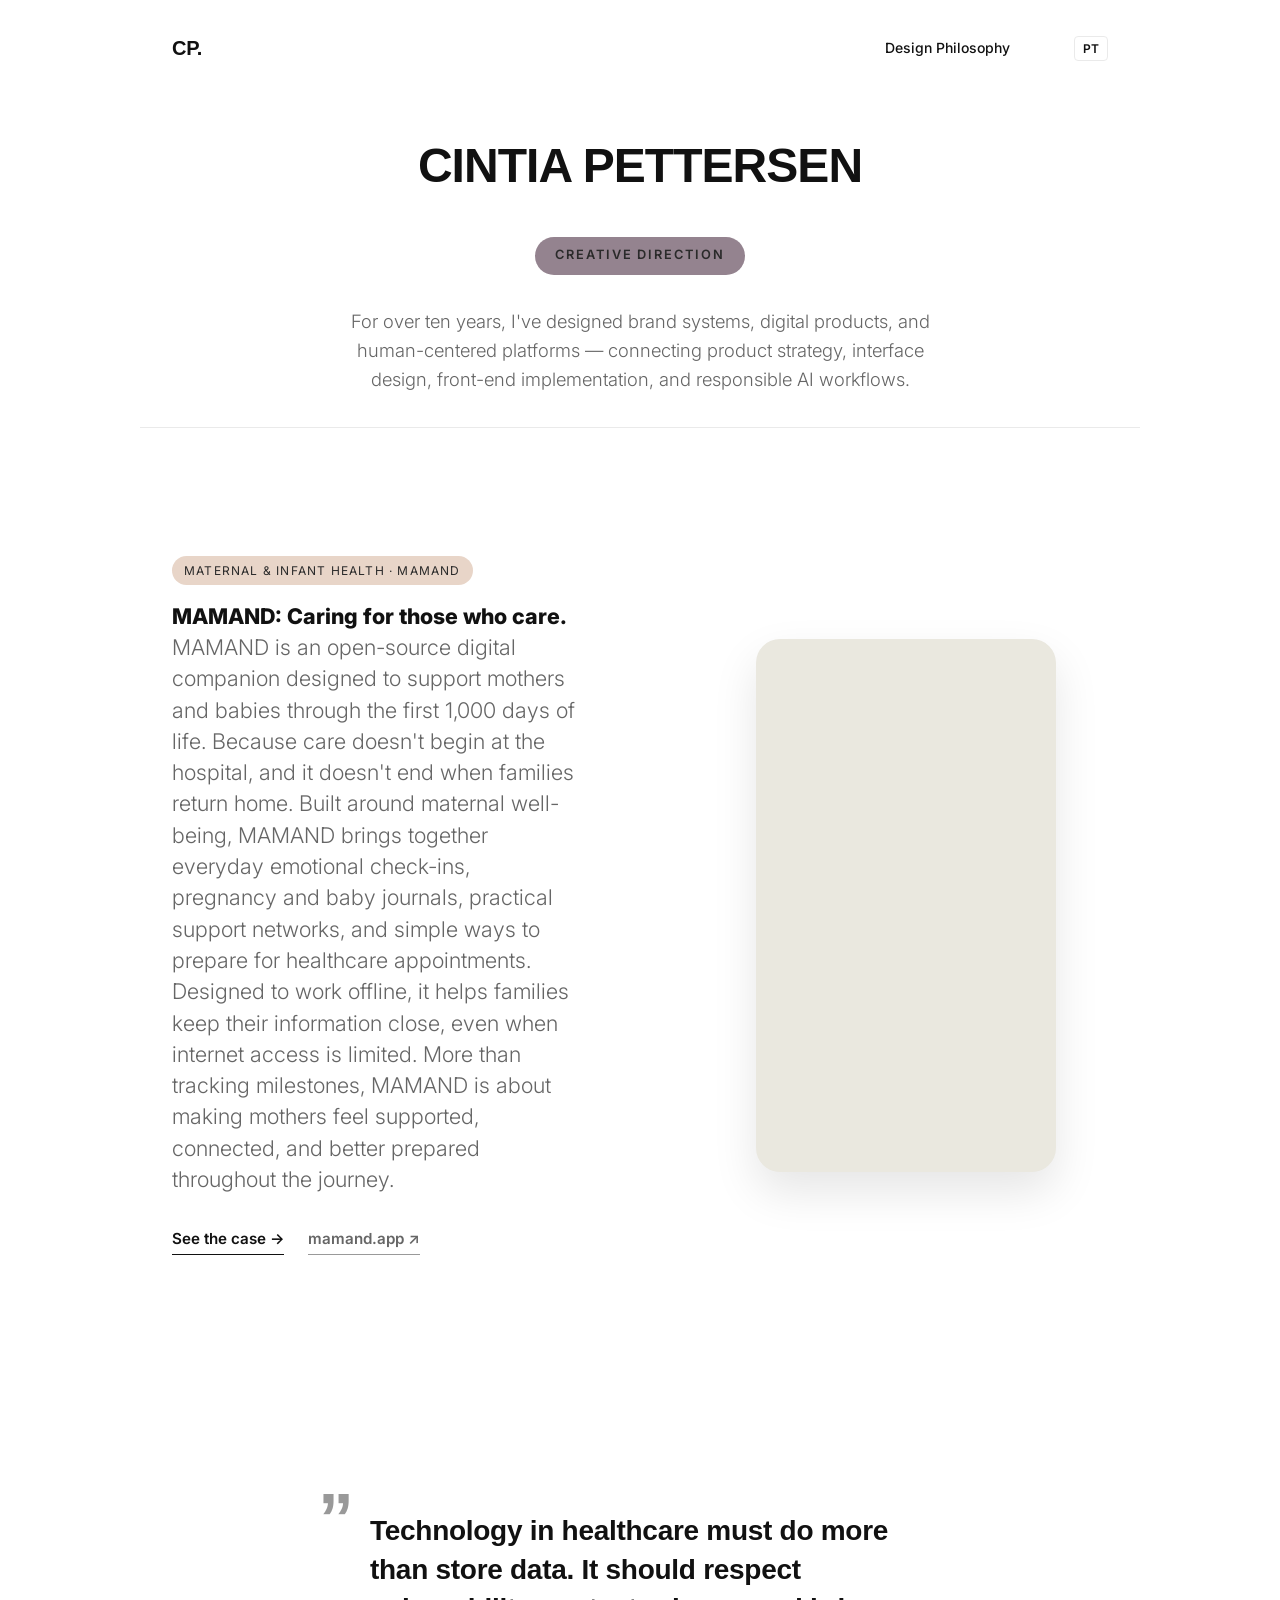
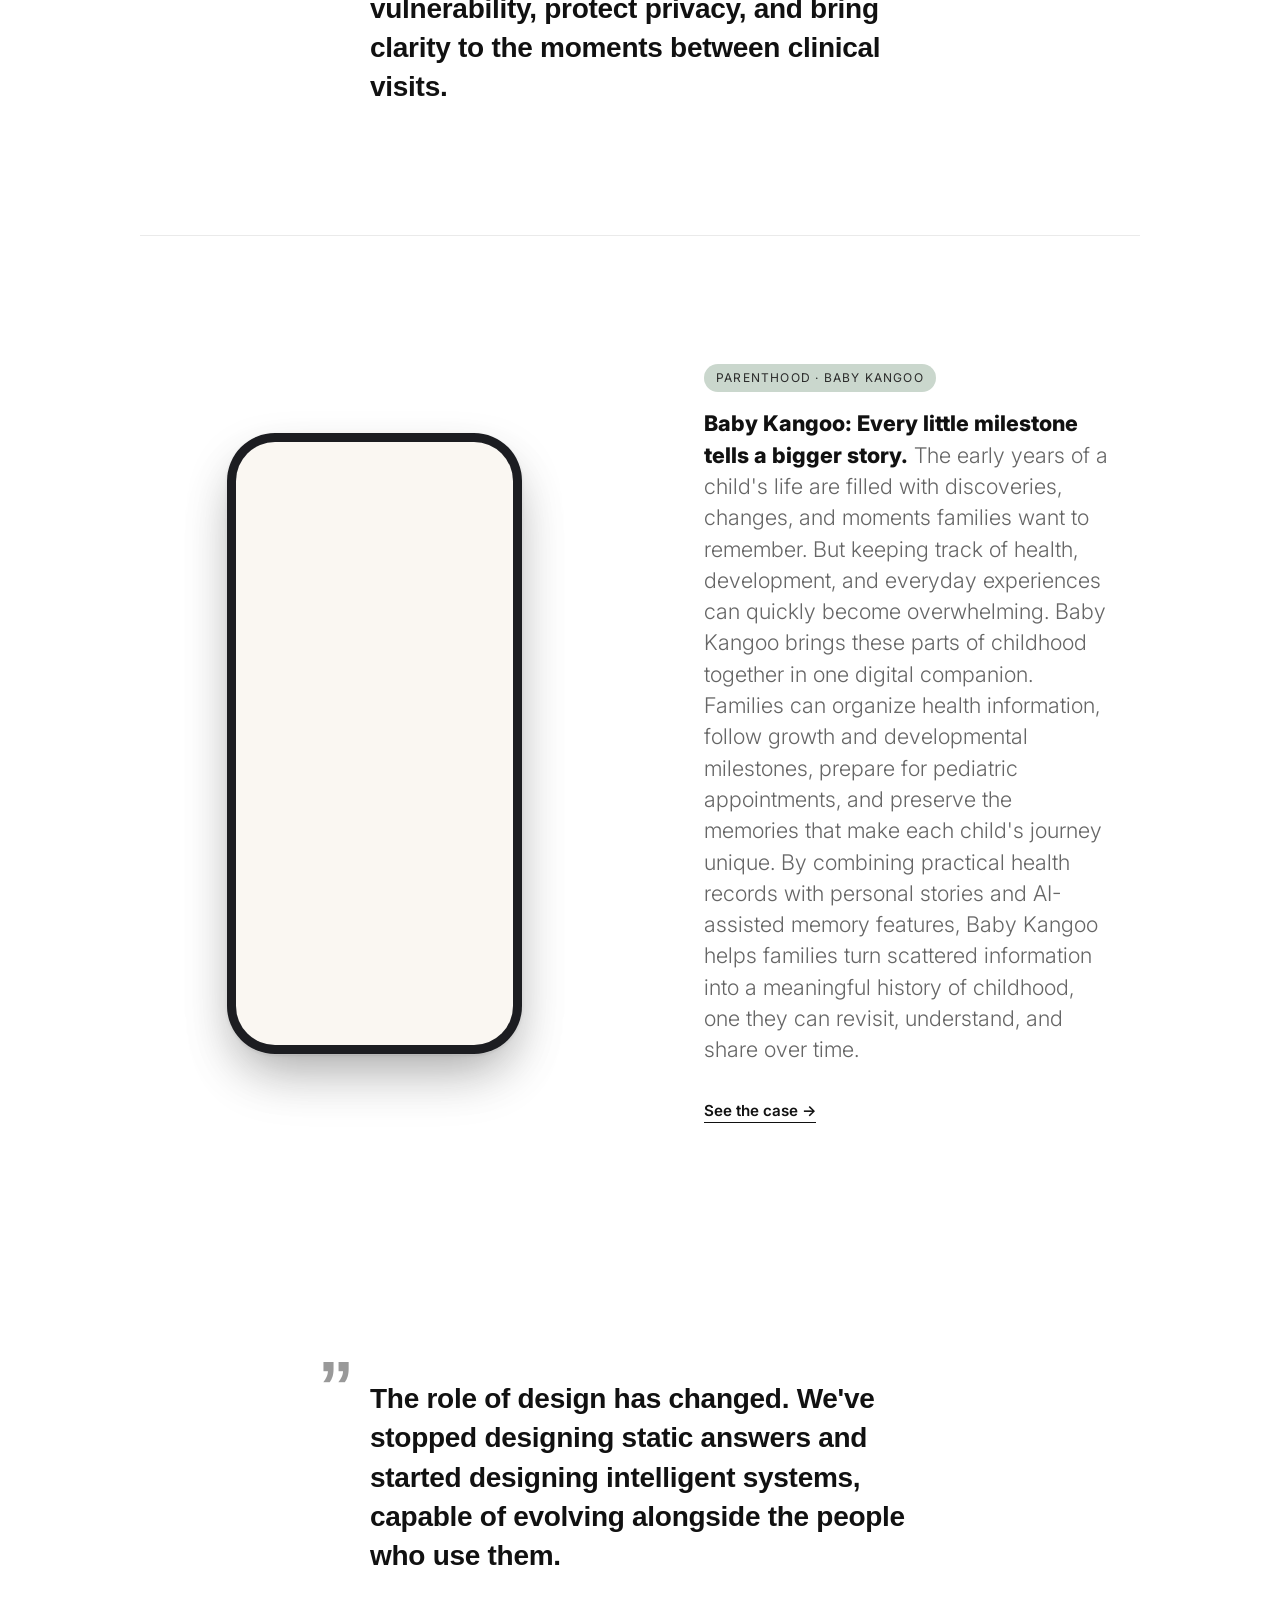
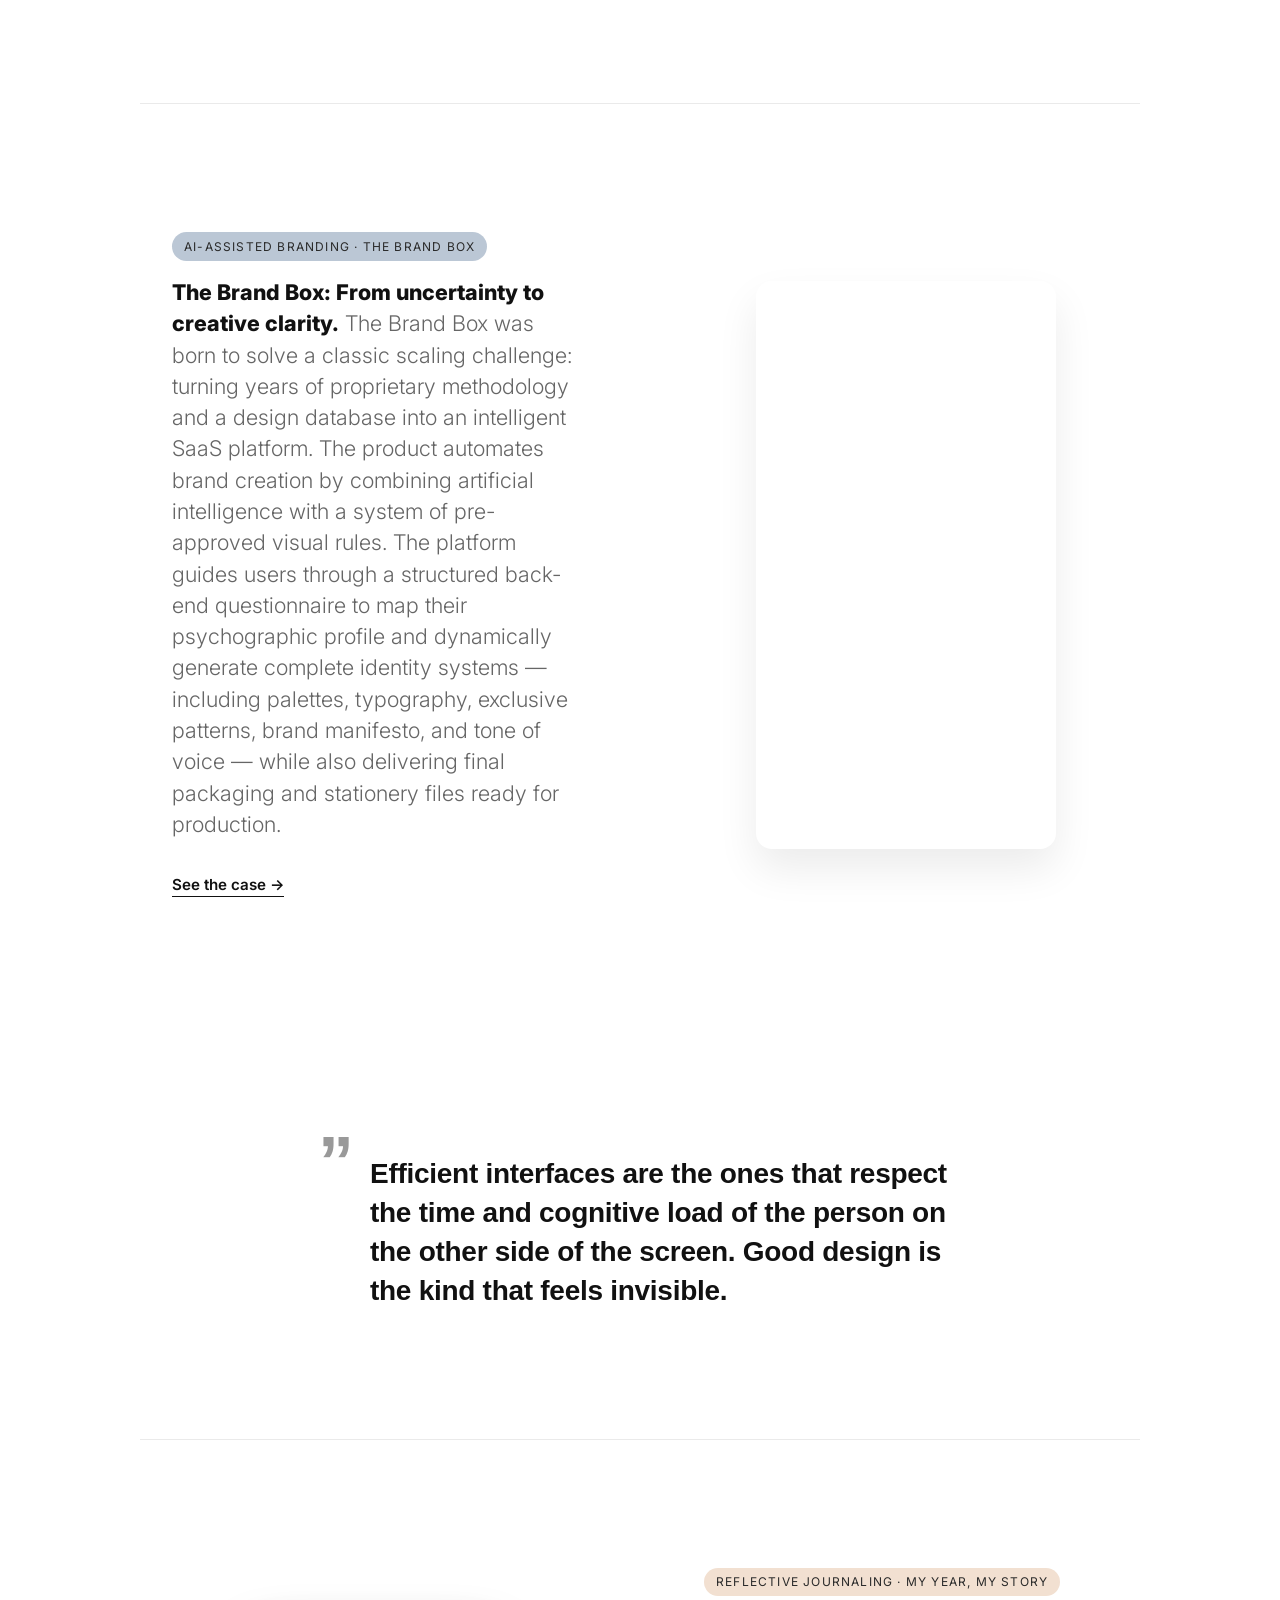
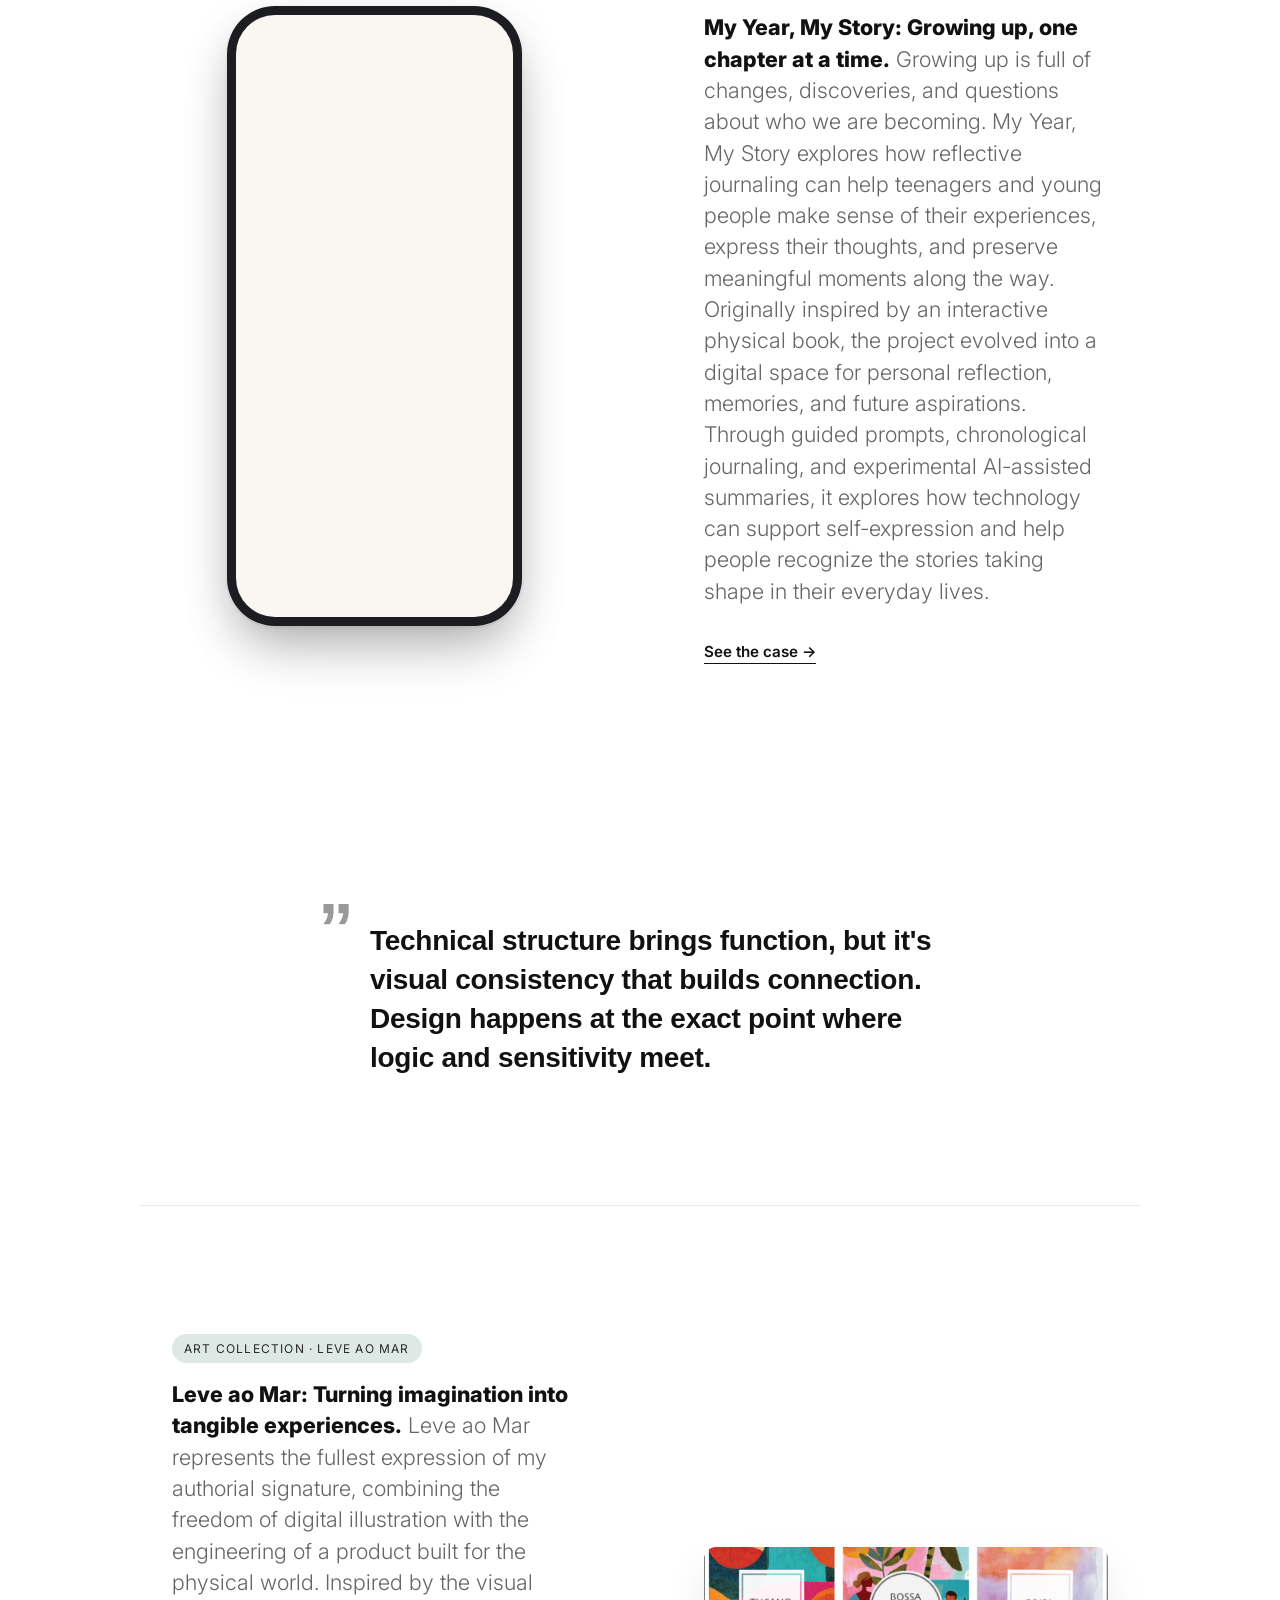
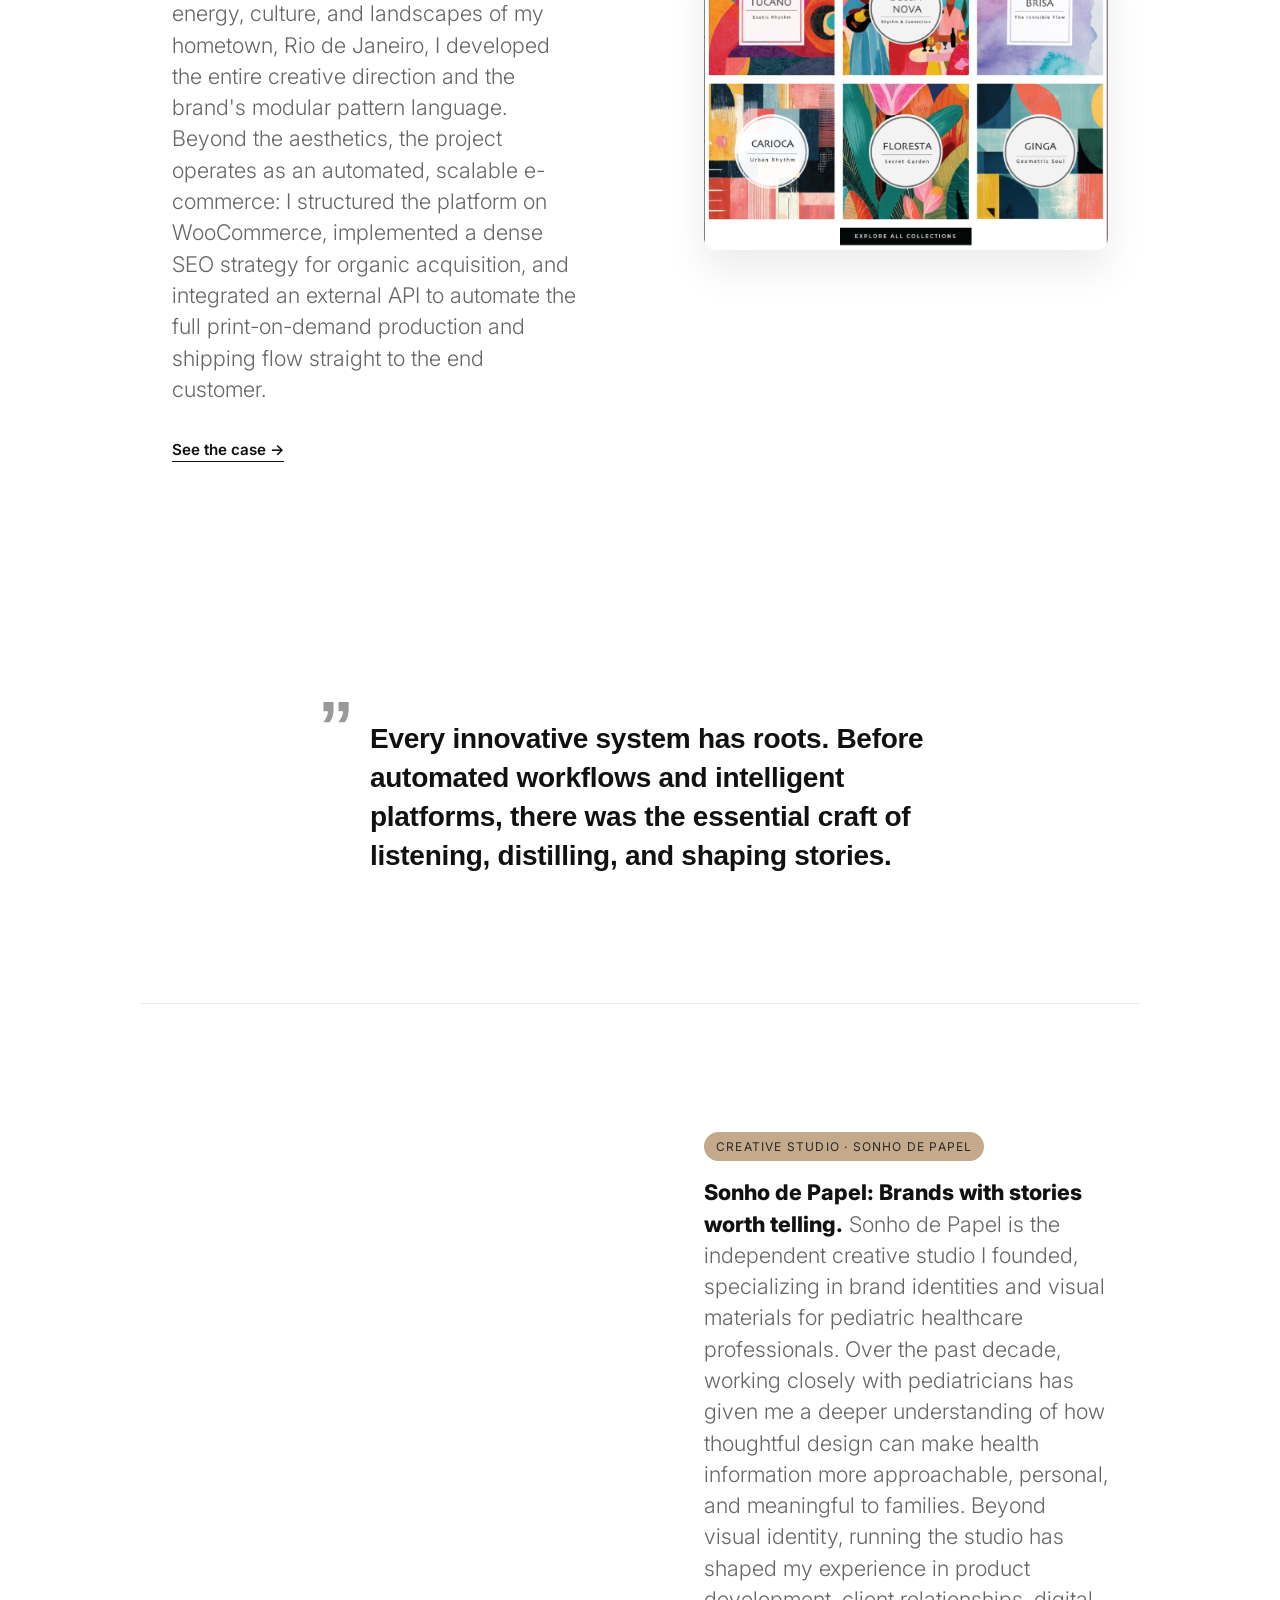
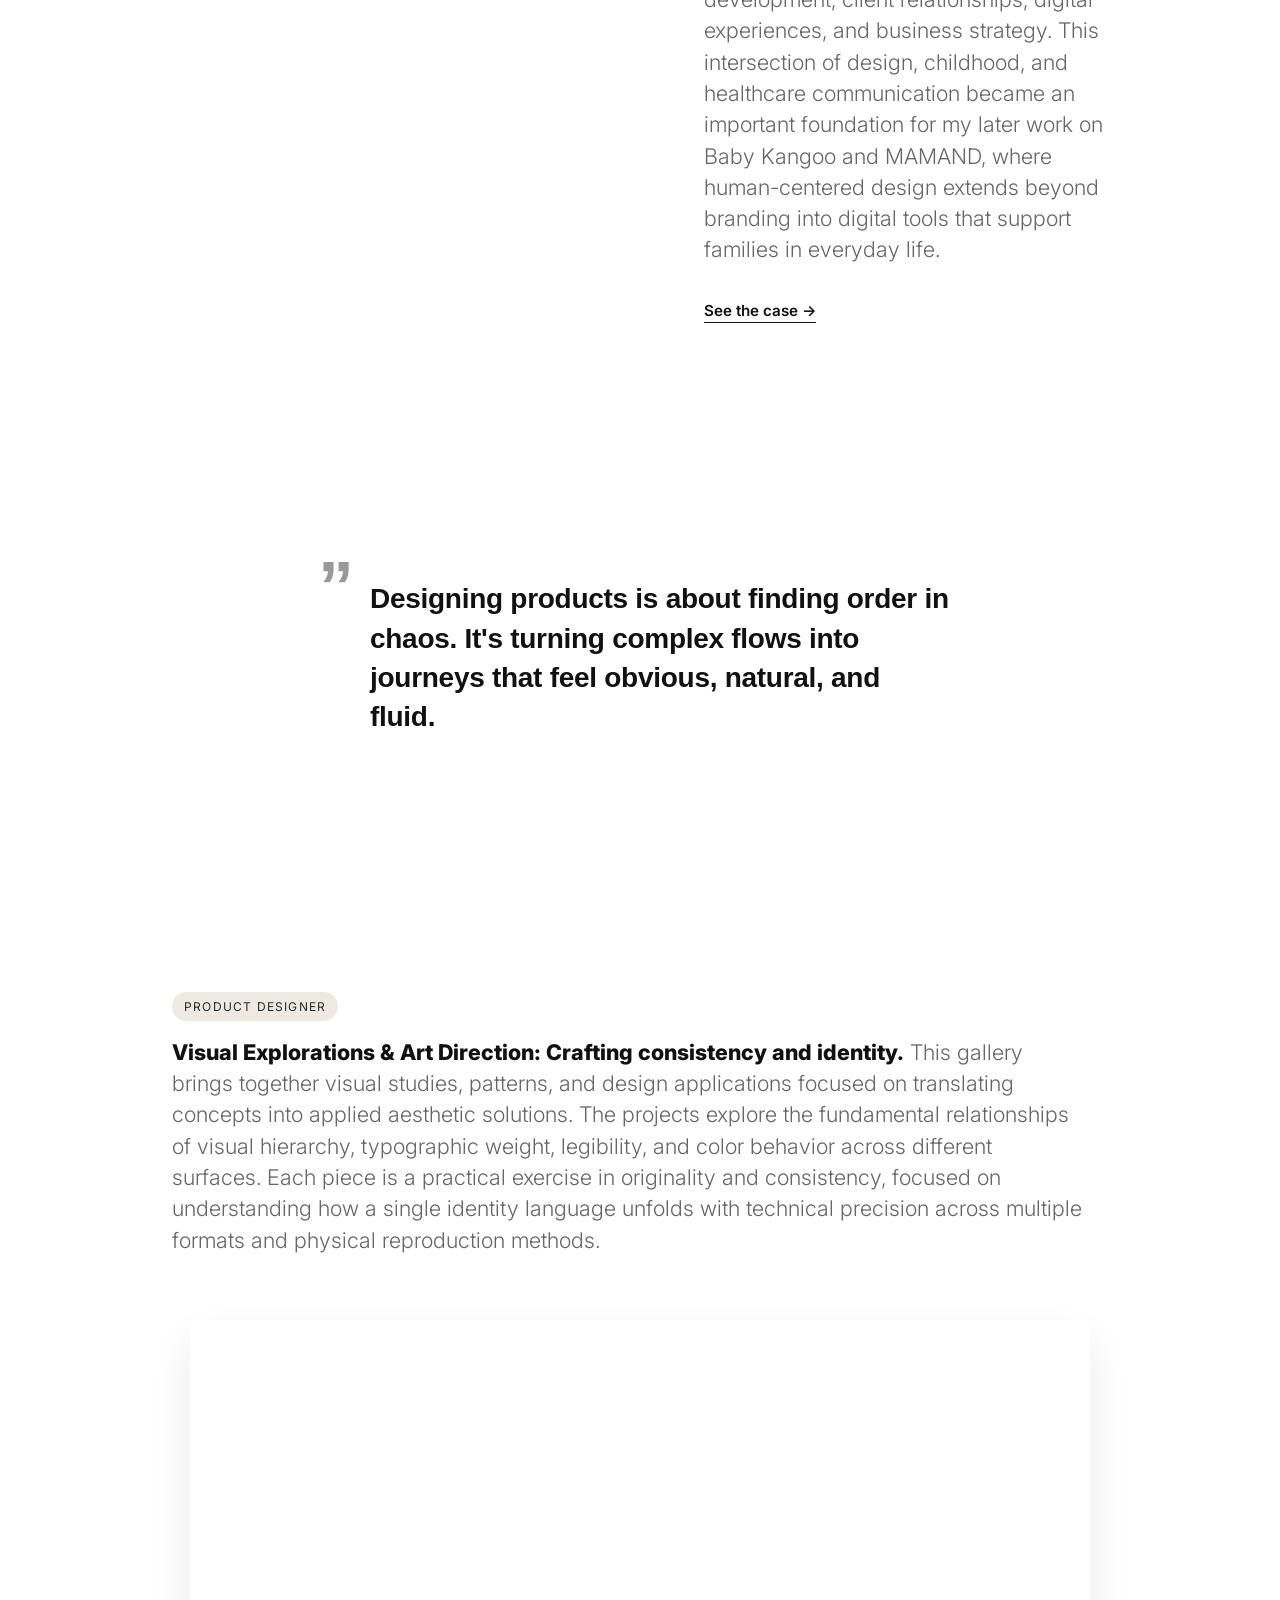
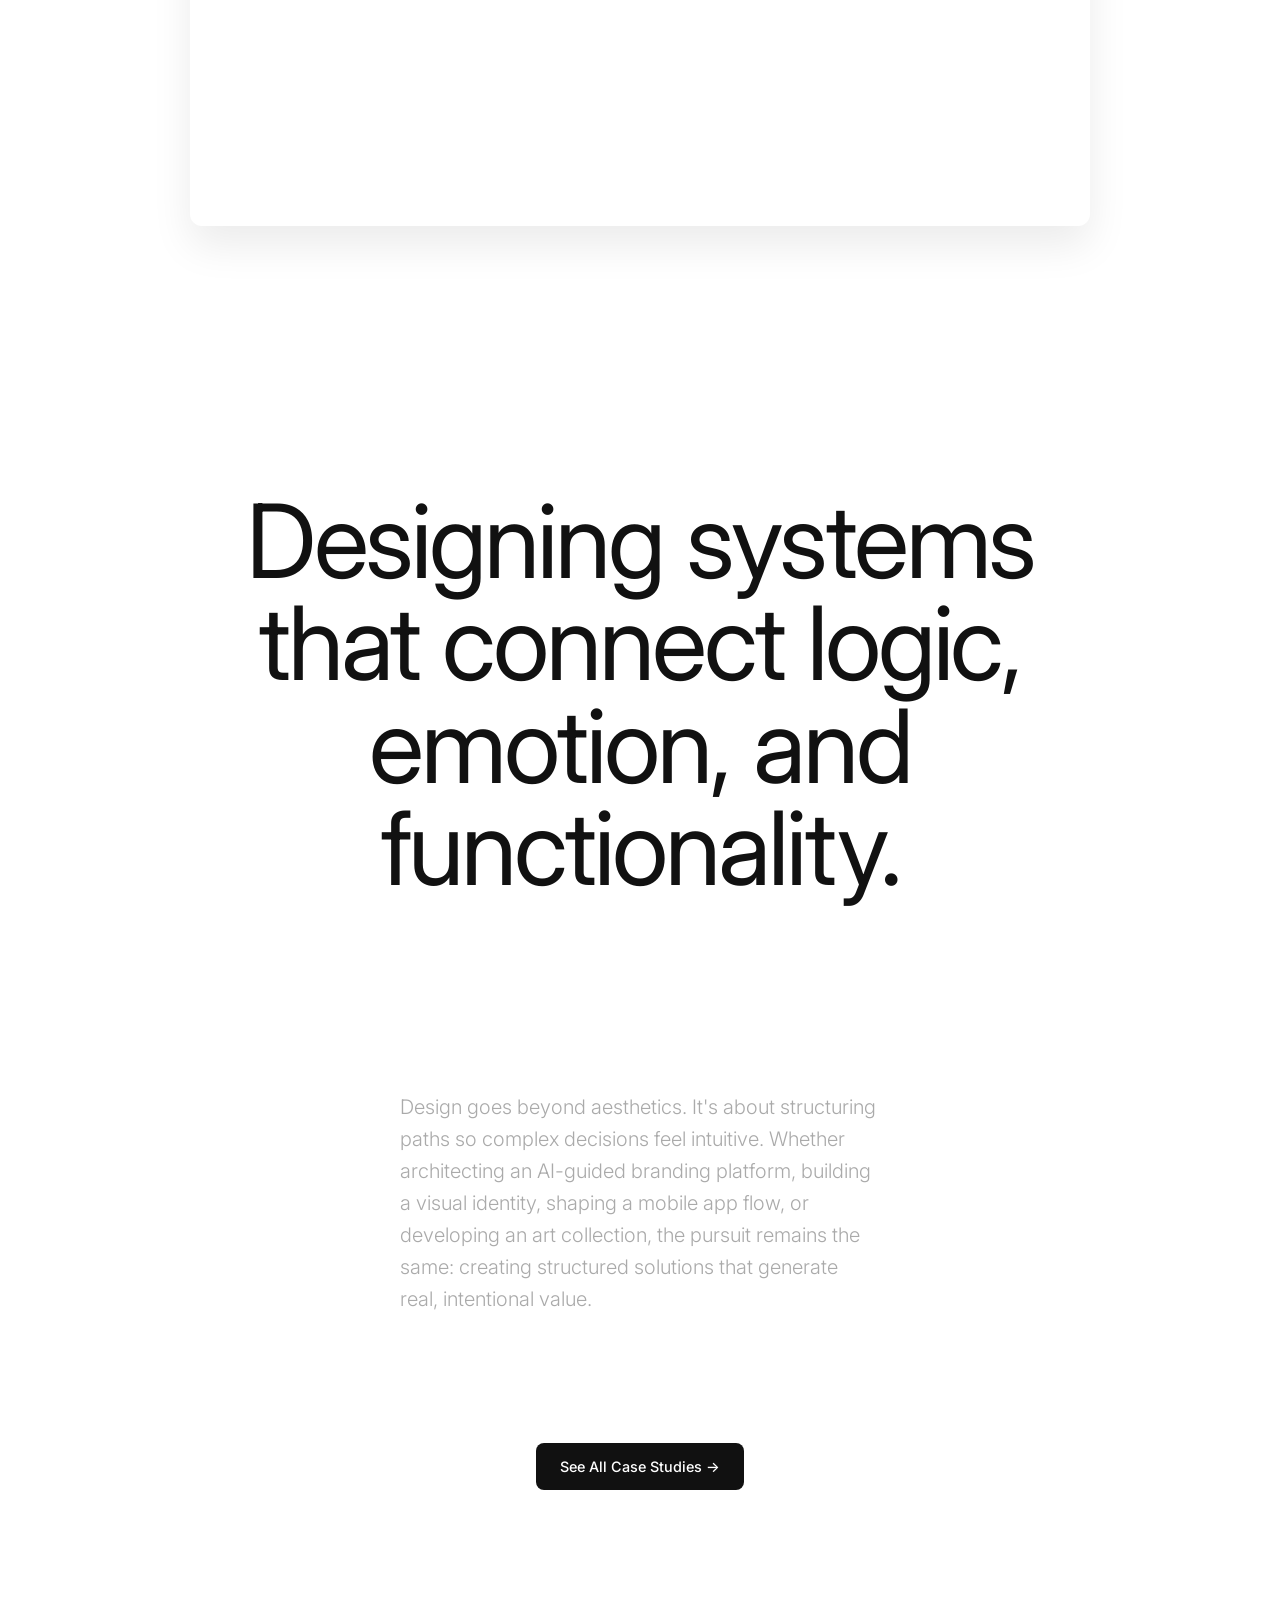
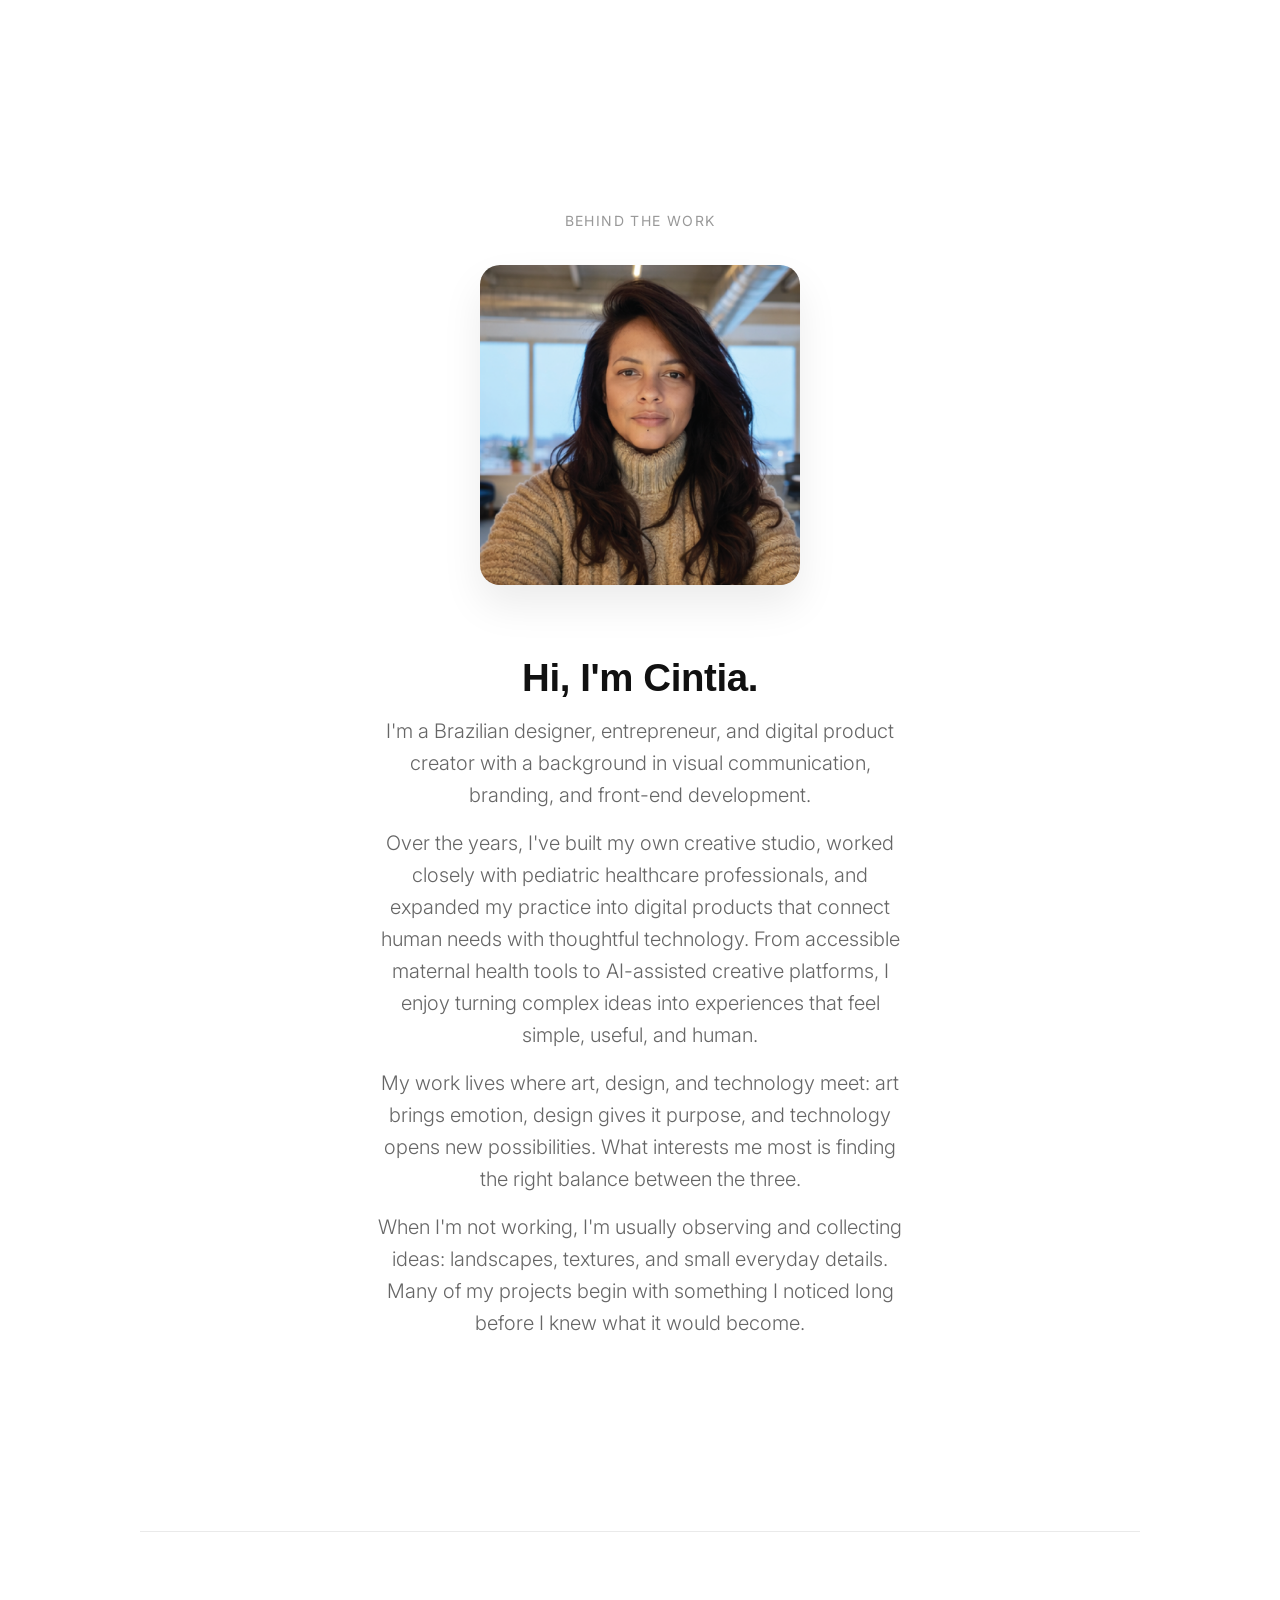
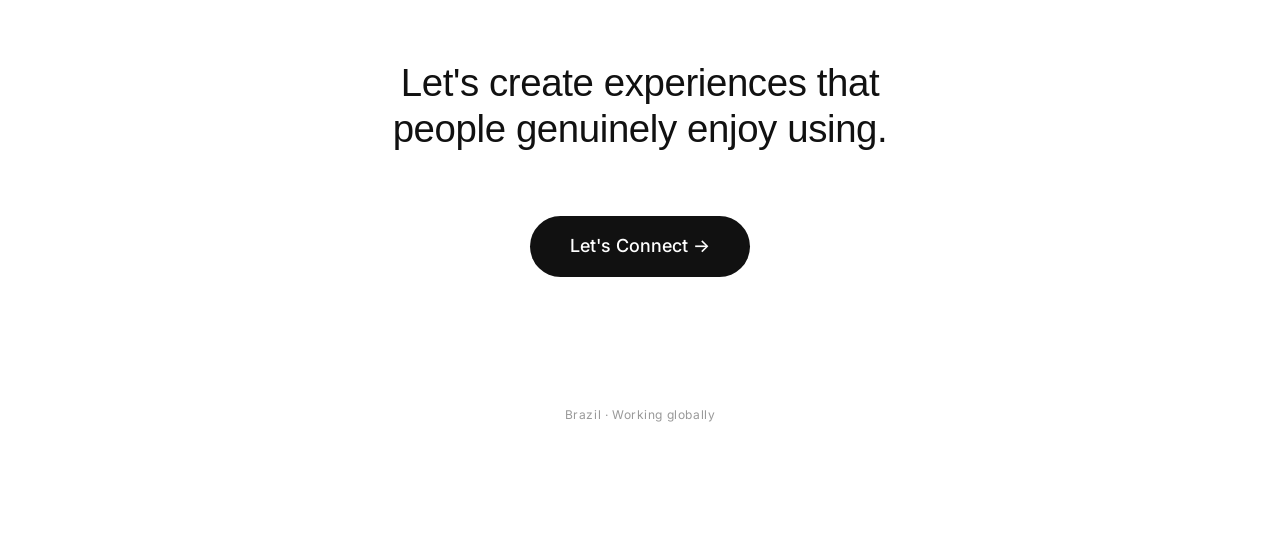
==== commit 84c57947: "Update profile bio and add MAMAND slogan Cuidar de quem cuida" ====
--- a/about.html
+++ b/about.html
@@ -473,8 +473,8 @@
       <div>
         <div class="work-tag" style="background-color: #E8D5C8;" data-lang="en">Maternal &amp; Infant Health &middot; MAMAND</div>
         <div class="work-tag" style="background-color: #E8D5C8;" data-lang="pt">Saúde Materno-Infantil &middot; MAMAND</div>
-        <p class="work-text" data-lang="en"><strong>MAMAND: Because care doesn't begin at the hospital, and it doesn't end when families return home.</strong> MAMAND is an open-source digital companion designed to support mothers and babies through the first 1,000 days of life. Built around maternal well-being, it brings together everyday emotional check-ins, pregnancy and baby journals, practical support networks, and simple ways to prepare for healthcare appointments. Designed to work offline, it helps families keep their information close, even when internet access is limited. More than tracking milestones, MAMAND is about making mothers feel supported, connected, and better prepared throughout the journey.</p>
-        <p class="work-text" data-lang="pt"><strong>MAMAND: Porque o cuidado não começa no hospital e não termina quando a família volta para casa.</strong> O MAMAND é um companheiro digital de código aberto projetado para apoiar mães e bebês durante os primeiros 1.000 dias de vida. Construído em torno do bem-estar materno, ele reúne check-ins emocionais diários, diários da gestação e do bebê, redes de apoio prático e formas simples de se preparar para as consultas de saúde. Projetado para funcionar offline, ajuda as famílias a manterem suas informações sempre por perto, mesmo quando o acesso à internet é limitado. Mais do que acompanhar marcos, o MAMAND existe para fazer com que as mães se sintam apoiadas, conectadas e mais preparadas ao longo de toda a jornada.</p>
+        <p class="work-text" data-lang="en"><strong>MAMAND: Caring for those who care.</strong> MAMAND is an open-source digital companion designed to support mothers and babies through the first 1,000 days of life. Because care doesn't begin at the hospital, and it doesn't end when families return home. Built around maternal well-being, MAMAND brings together everyday emotional check-ins, pregnancy and baby journals, practical support networks, and simple ways to prepare for healthcare appointments. Designed to work offline, it helps families keep their information close, even when internet access is limited. More than tracking milestones, MAMAND is about making mothers feel supported, connected, and better prepared throughout the journey.</p>
+        <p class="work-text" data-lang="pt"><strong>MAMAND: Cuidar de quem cuida.</strong> O MAMAND é um companheiro digital de código aberto projetado para apoiar mães e bebês durante os primeiros 1.000 dias de vida. Porque o cuidado não começa no hospital e não termina quando a família volta para casa. Construído em torno do bem-estar materno, o MAMAND reúne check-ins emocionais diários, diários da gestação e do bebê, redes de apoio prático e formas simples de se preparar para as consultas de saúde. Projetado para funcionar offline, ajuda as famílias a manterem suas informações sempre por perto, mesmo quando o acesso à internet é limitado. Mais do que acompanhar marcos, o MAMAND existe para fazer com que as mães se sintam apoiadas, conectadas e mais preparadas ao longo de toda a jornada.</p>
         <div style="display: flex; flex-wrap: wrap; gap: 1.5rem; align-items: center;">
           <a href="cases-mamand.html" class="work-link" data-lang="en">See the case →</a>
           <a href="cases-mamand.html" class="work-link" data-lang="pt">Ver o case →</a>
@@ -659,22 +659,28 @@
       <h3 class="profile-h3" data-lang="en">Hi, I'm Cintia.</h3>
       <h3 class="profile-h3" data-lang="pt">Oi, sou a Cintia.</h3>
       <p class="profile-text" data-lang="en">
-        I'm a Brazilian product and visual designer. Rather than creating isolated solutions, I design connected systems — whether I'm building an offline-first maternal health companion, shaping an AI-assisted branding platform, or developing an original collection.
+        I'm a Brazilian designer, entrepreneur, and digital product creator with a background in visual communication, branding, and front-end development.
+      </p>
+      <p class="profile-text" data-lang="en">
+        Over the years, I've built my own creative studio, worked closely with pediatric healthcare professionals, and expanded my practice into digital products that connect human needs with thoughtful technology. From accessible maternal health tools to AI-assisted creative platforms, I enjoy turning complex ideas into experiences that feel simple, useful, and human.
       </p>
       <p class="profile-text" data-lang="en">
         My work lives where art, design, and technology meet: art brings emotion, design gives it purpose, and technology opens new possibilities. What interests me most is finding the right balance between the three.
       </p>
       <p class="profile-text" data-lang="en">
-        When I'm not working, I'm usually observing and collecting ideas — landscapes, textures, and small everyday details. Many of my projects began with something I noticed long before I knew what it would become.
+        When I'm not working, I'm usually observing and collecting ideas: landscapes, textures, and small everyday details. Many of my projects begin with something I noticed long before I knew what it would become.
       </p>
       <p class="profile-text" data-lang="pt">
-        Sou uma designer brasileira de produto e identidade visual. Em vez de criar soluções isoladas, desenho sistemas conectados — seja construindo um companheiro digital de saúde materno-infantil, dando forma a uma plataforma de branding assistida por IA ou desenvolvendo uma coleção autoral.
+        Sou uma designer brasileira, empreendedora e criadora de produtos digitais, com formação e trajetória em comunicação visual, branding e desenvolvimento front-end.
+      </p>
+      <p class="profile-text" data-lang="pt">
+        Ao longo dos anos, construí meu próprio estúdio criativo, trabalhei de perto com profissionais de saúde pediátrica e expandi minha prática para produtos digitais que conectam necessidades humanas ao uso cuidadoso da tecnologia. De ferramentas acessíveis de saúde materna a plataformas criativas assistidas por IA, gosto de transformar ideias complexas em experiências que pareçam simples, úteis e humanas.
       </p>
       <p class="profile-text" data-lang="pt">
         Meu trabalho vive onde arte, design e tecnologia se encontram: a arte traz a emoção, o design dá propósito a ela e a tecnologia abre novas possibilidades. O que mais me interessa é encontrar o equilíbrio certo entre os três.
       </p>
       <p class="profile-text" data-lang="pt">
-        Quando não estou trabalhando, geralmente estou observando e colecionando ideias — paisagens, texturas e pequenos detalhes do cotidiano. Muitos dos meus projetos começaram com algo que reparei muito antes de saber no que aquilo se tornaria.
+        Quando não estou trabalhando, geralmente estou observando e colecionando ideias: paisagens, texturas e pequenos detalhes do cotidiano. Muitos dos meus projetos começam com algo que reparei muito antes de saber no que aquilo se tornaria.
       </p>
     </section>
 
